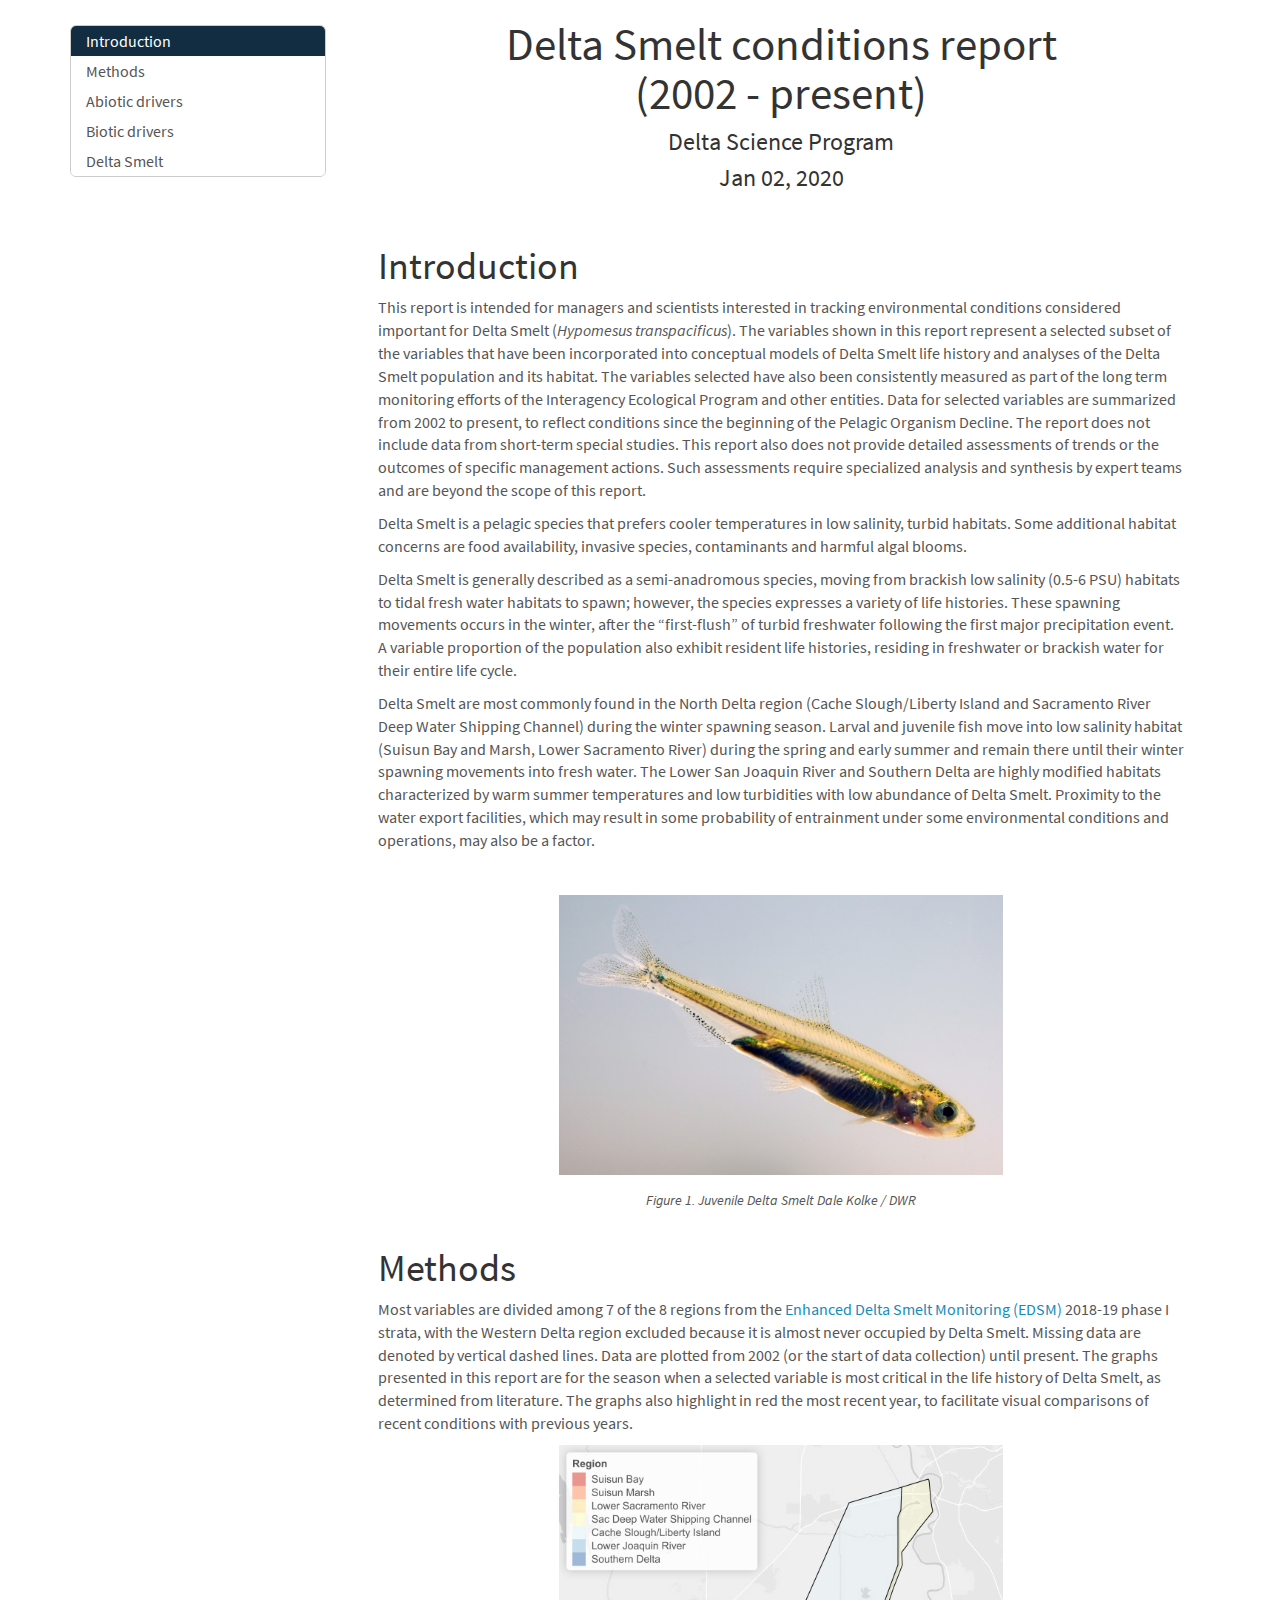
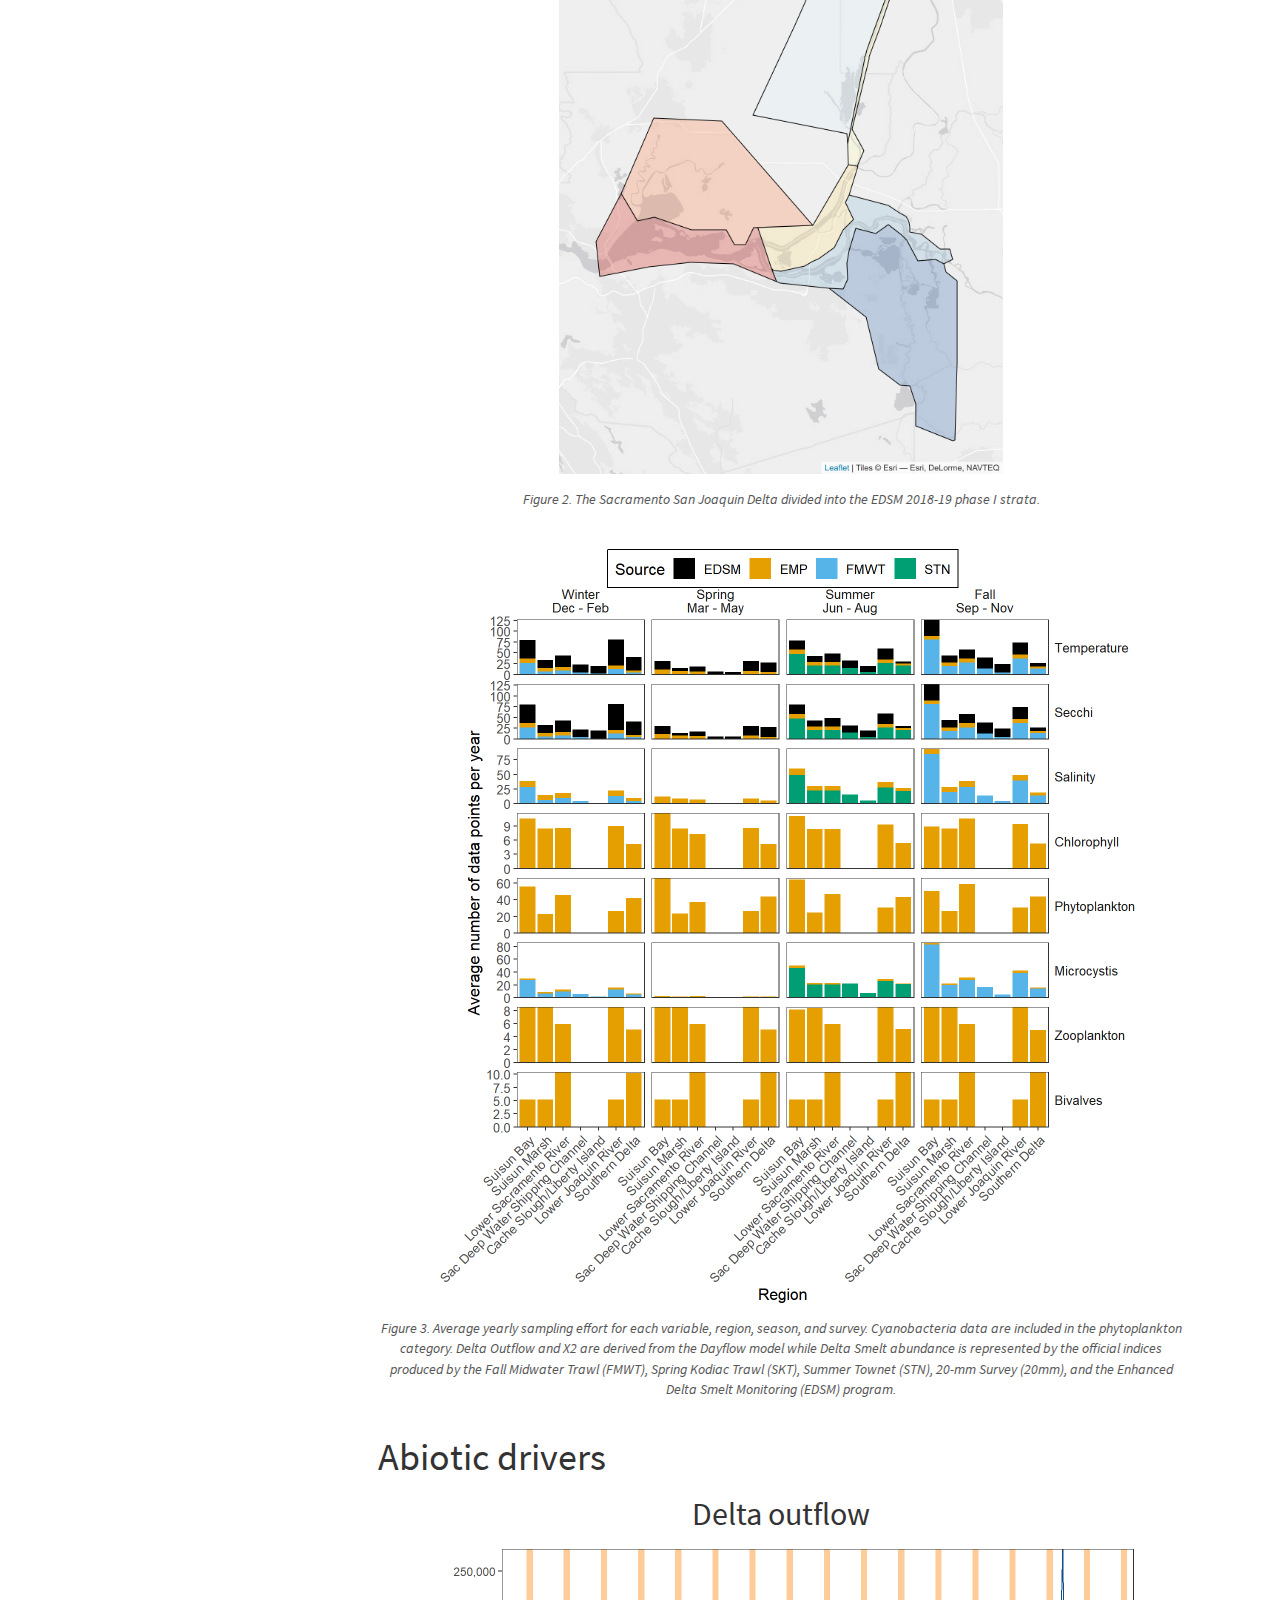
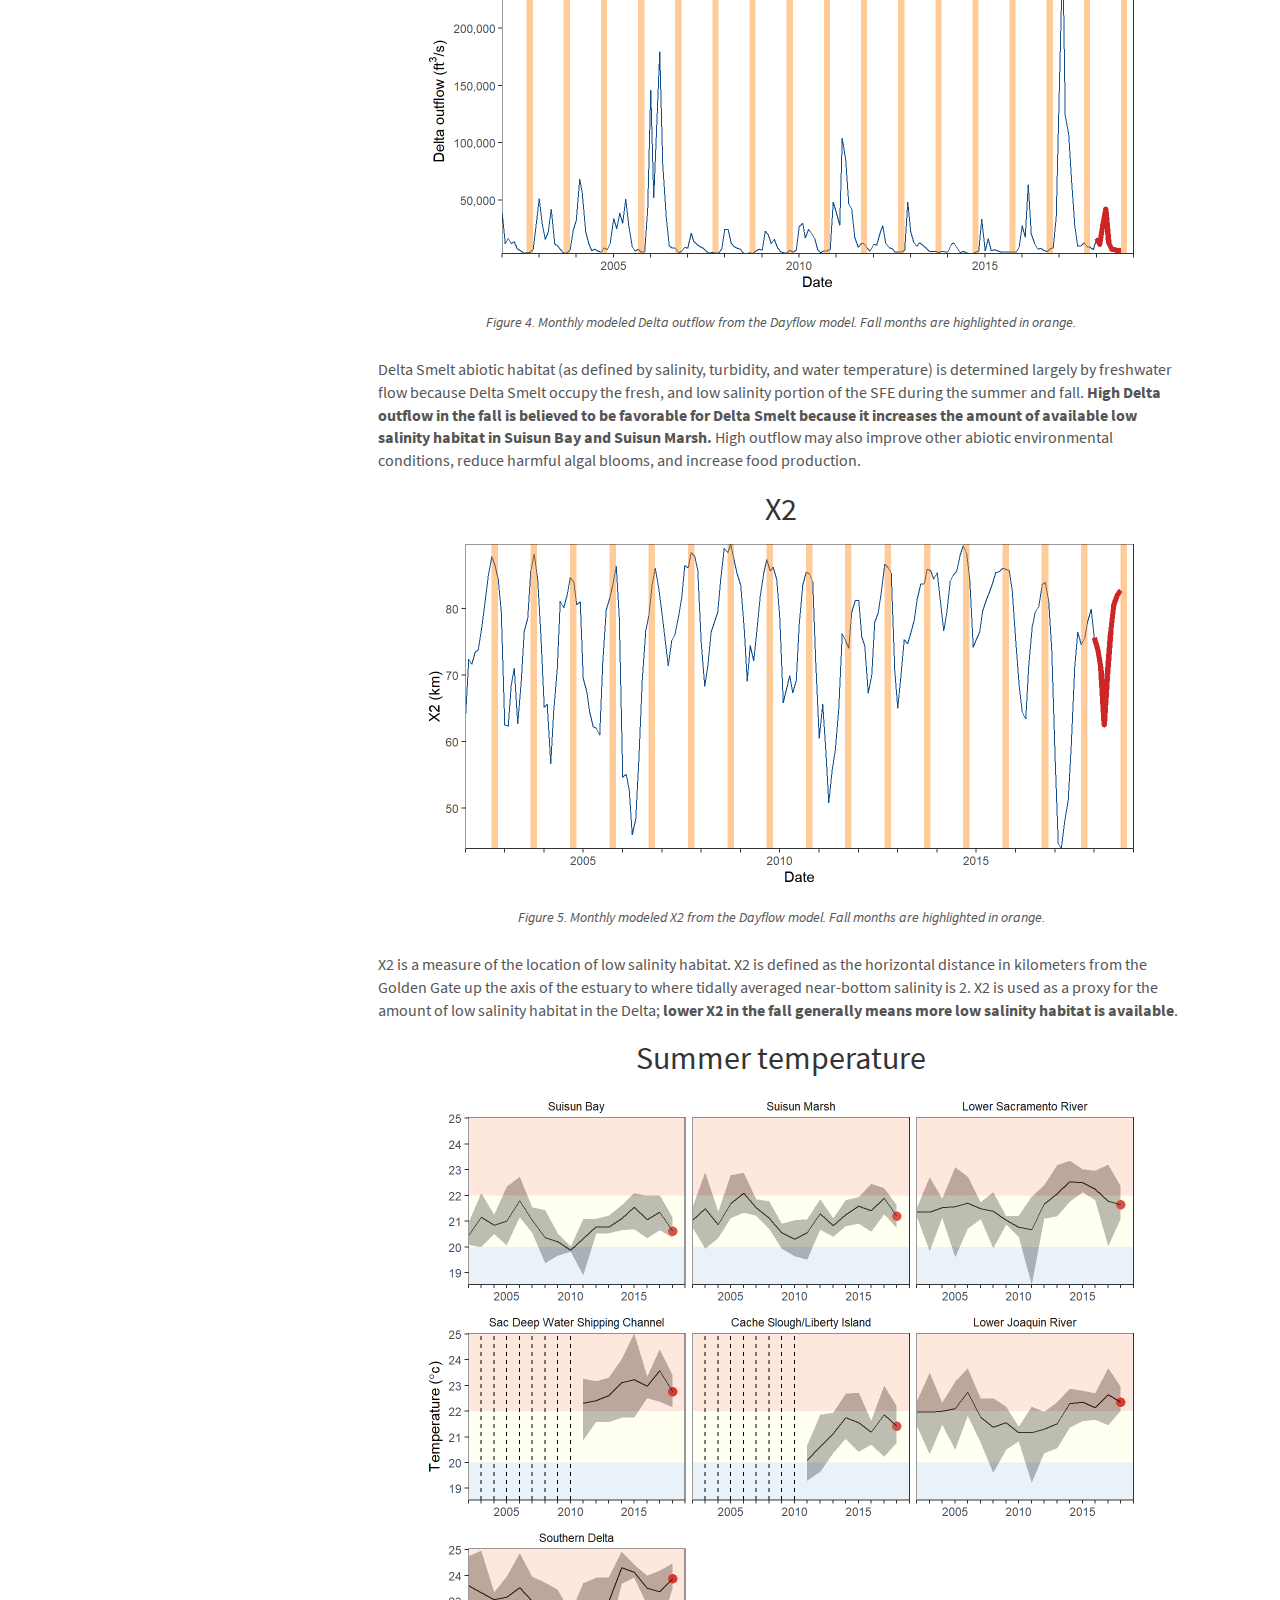
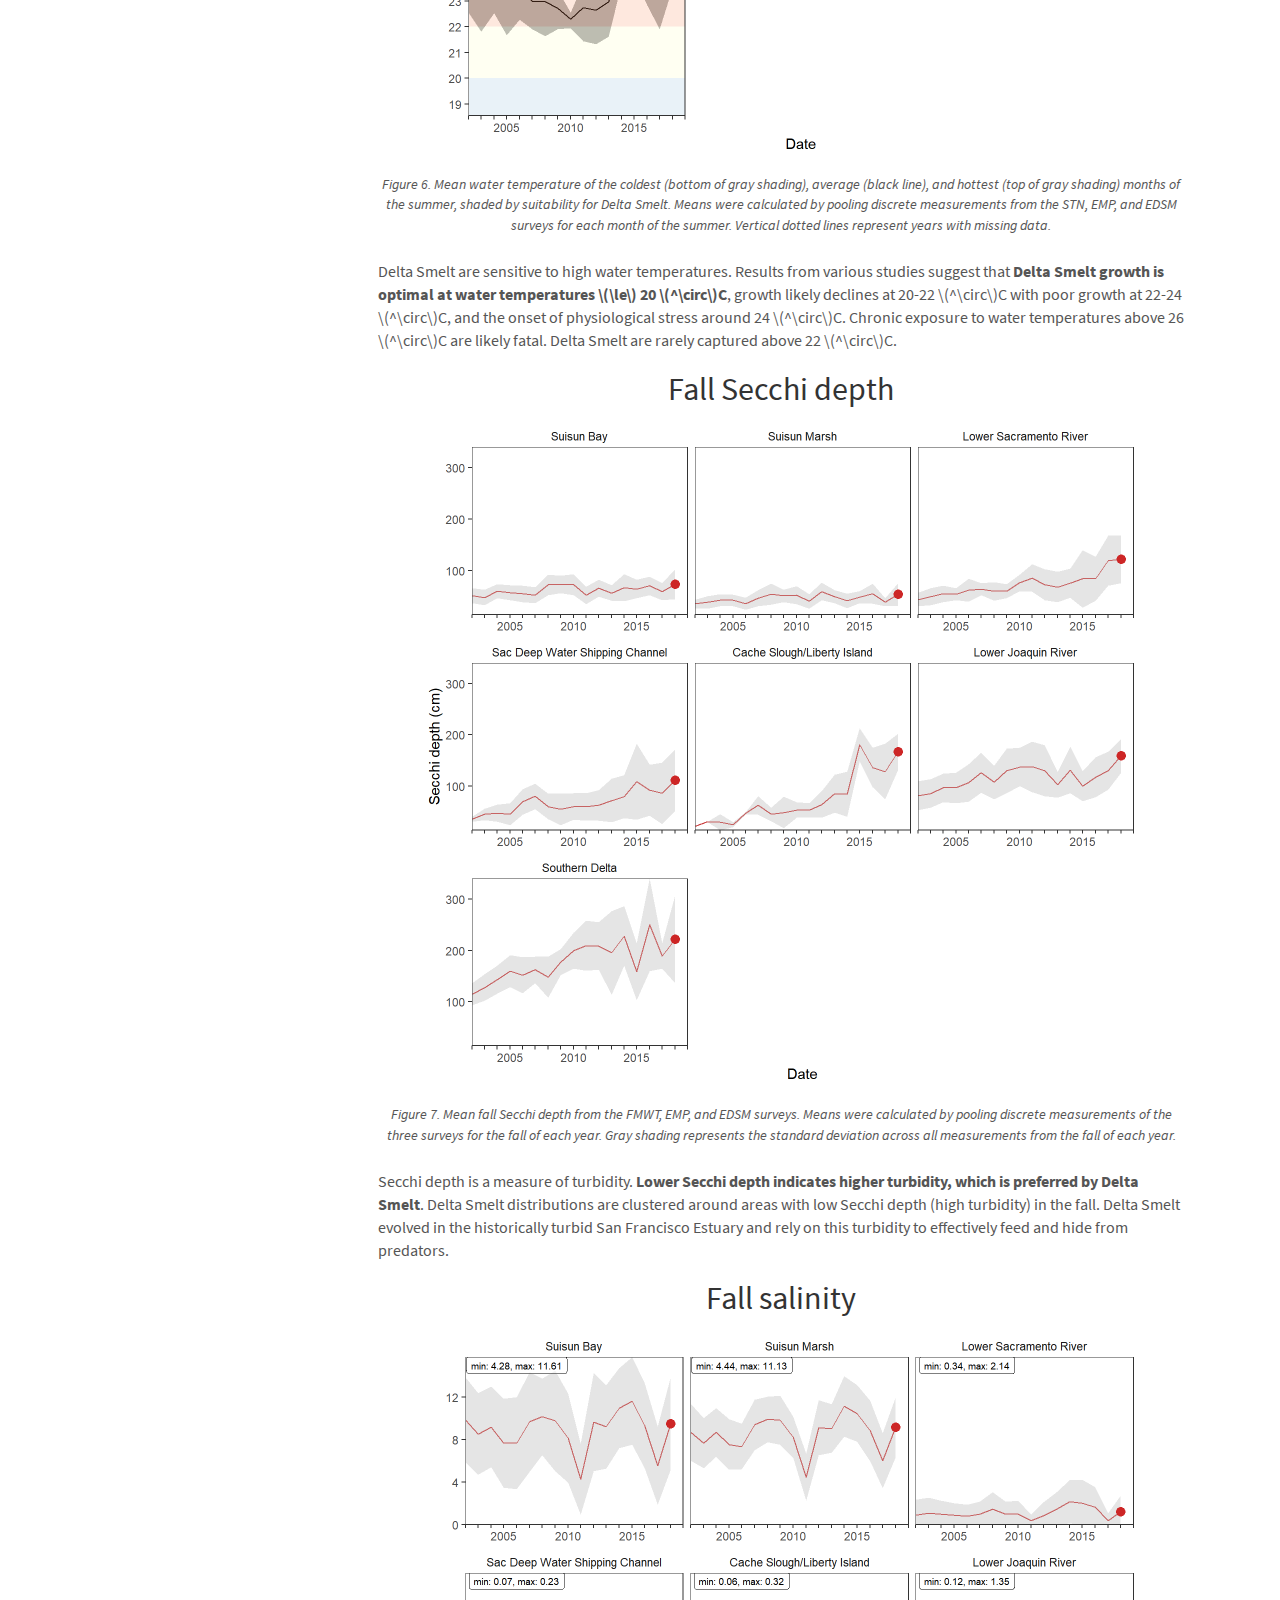
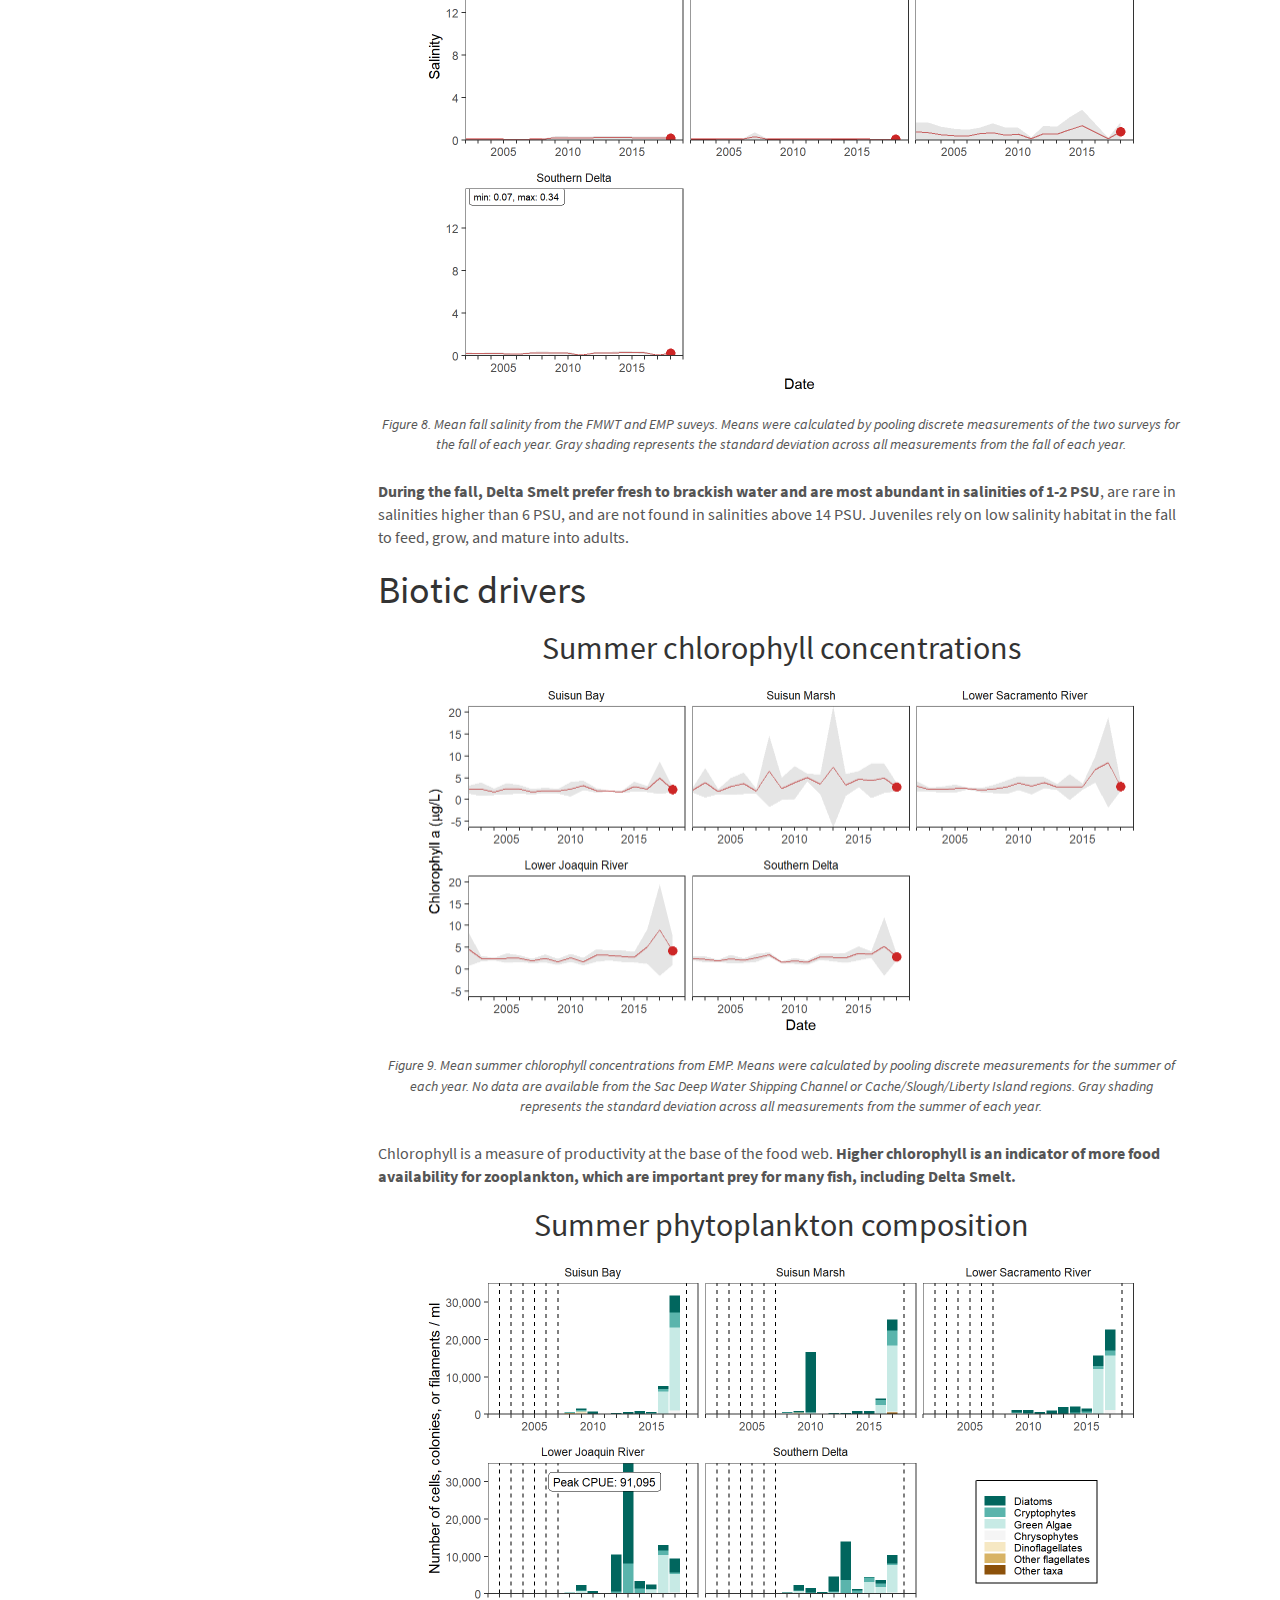
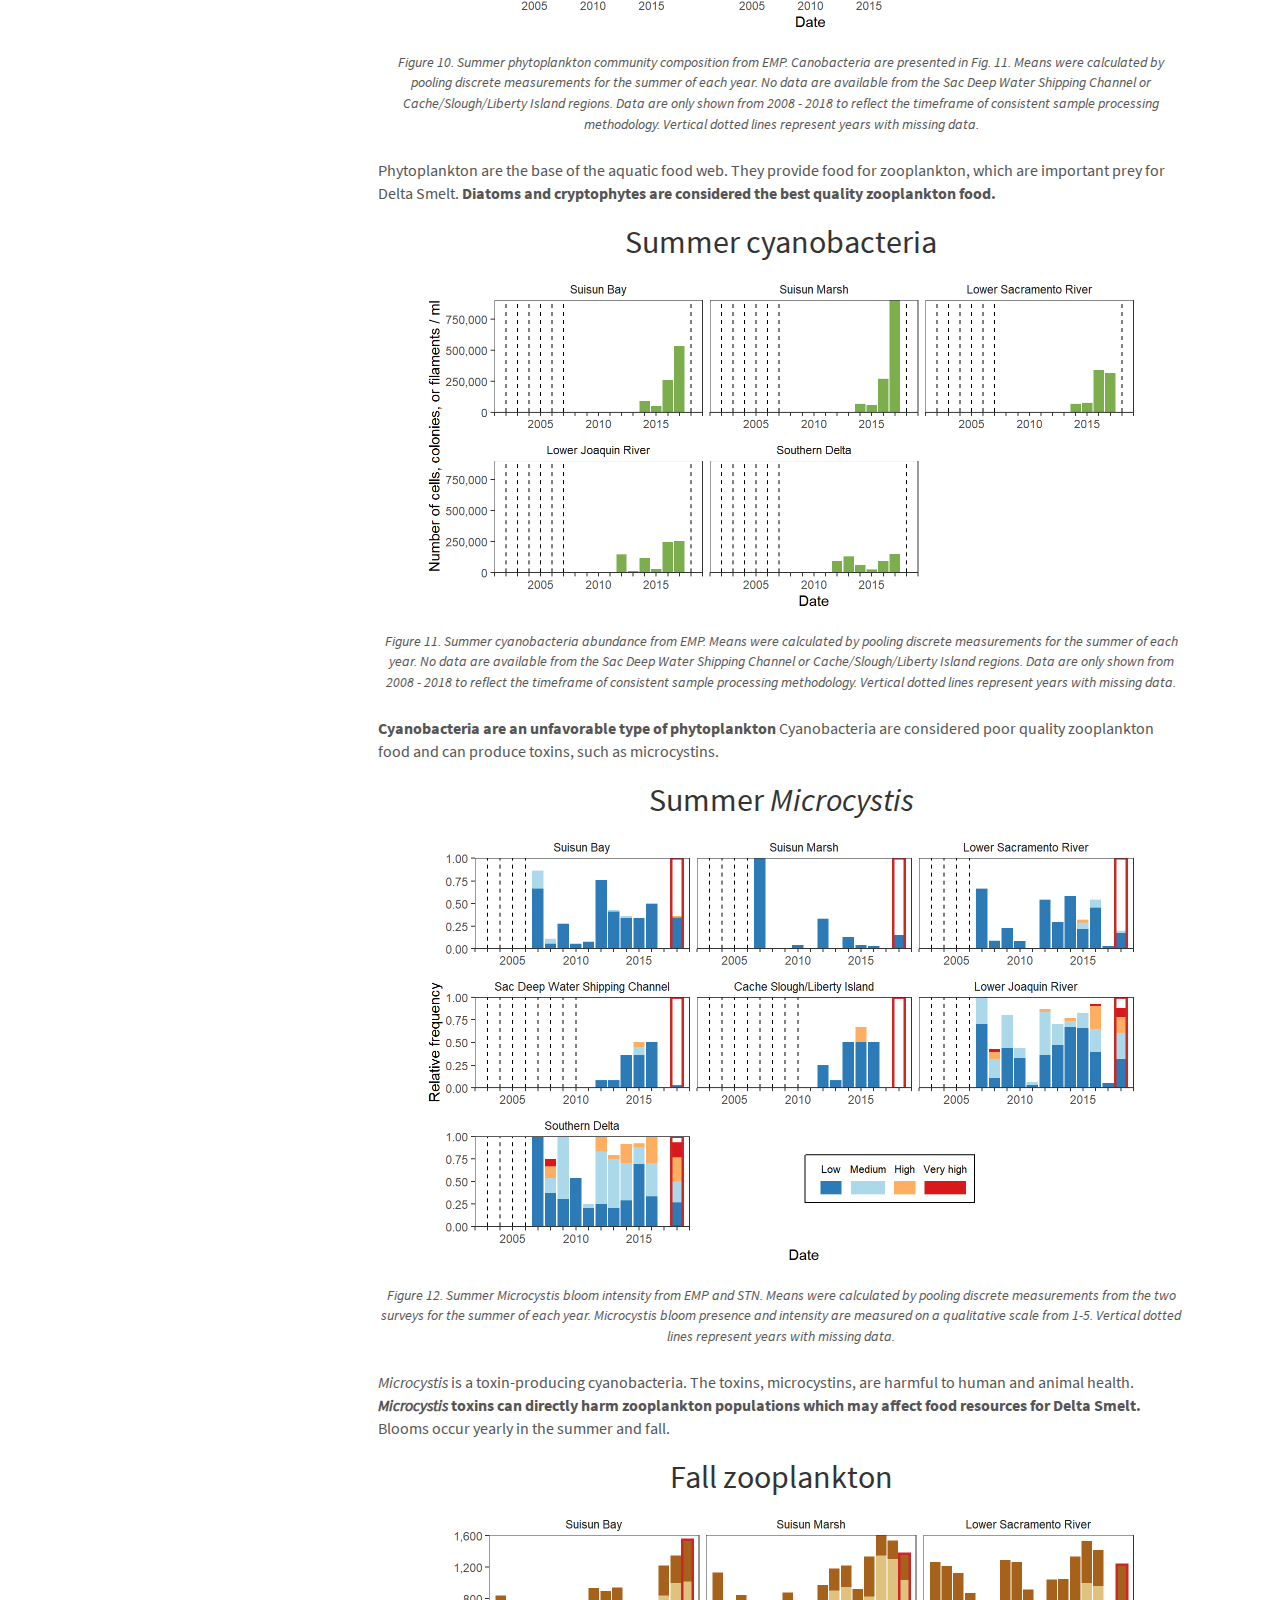
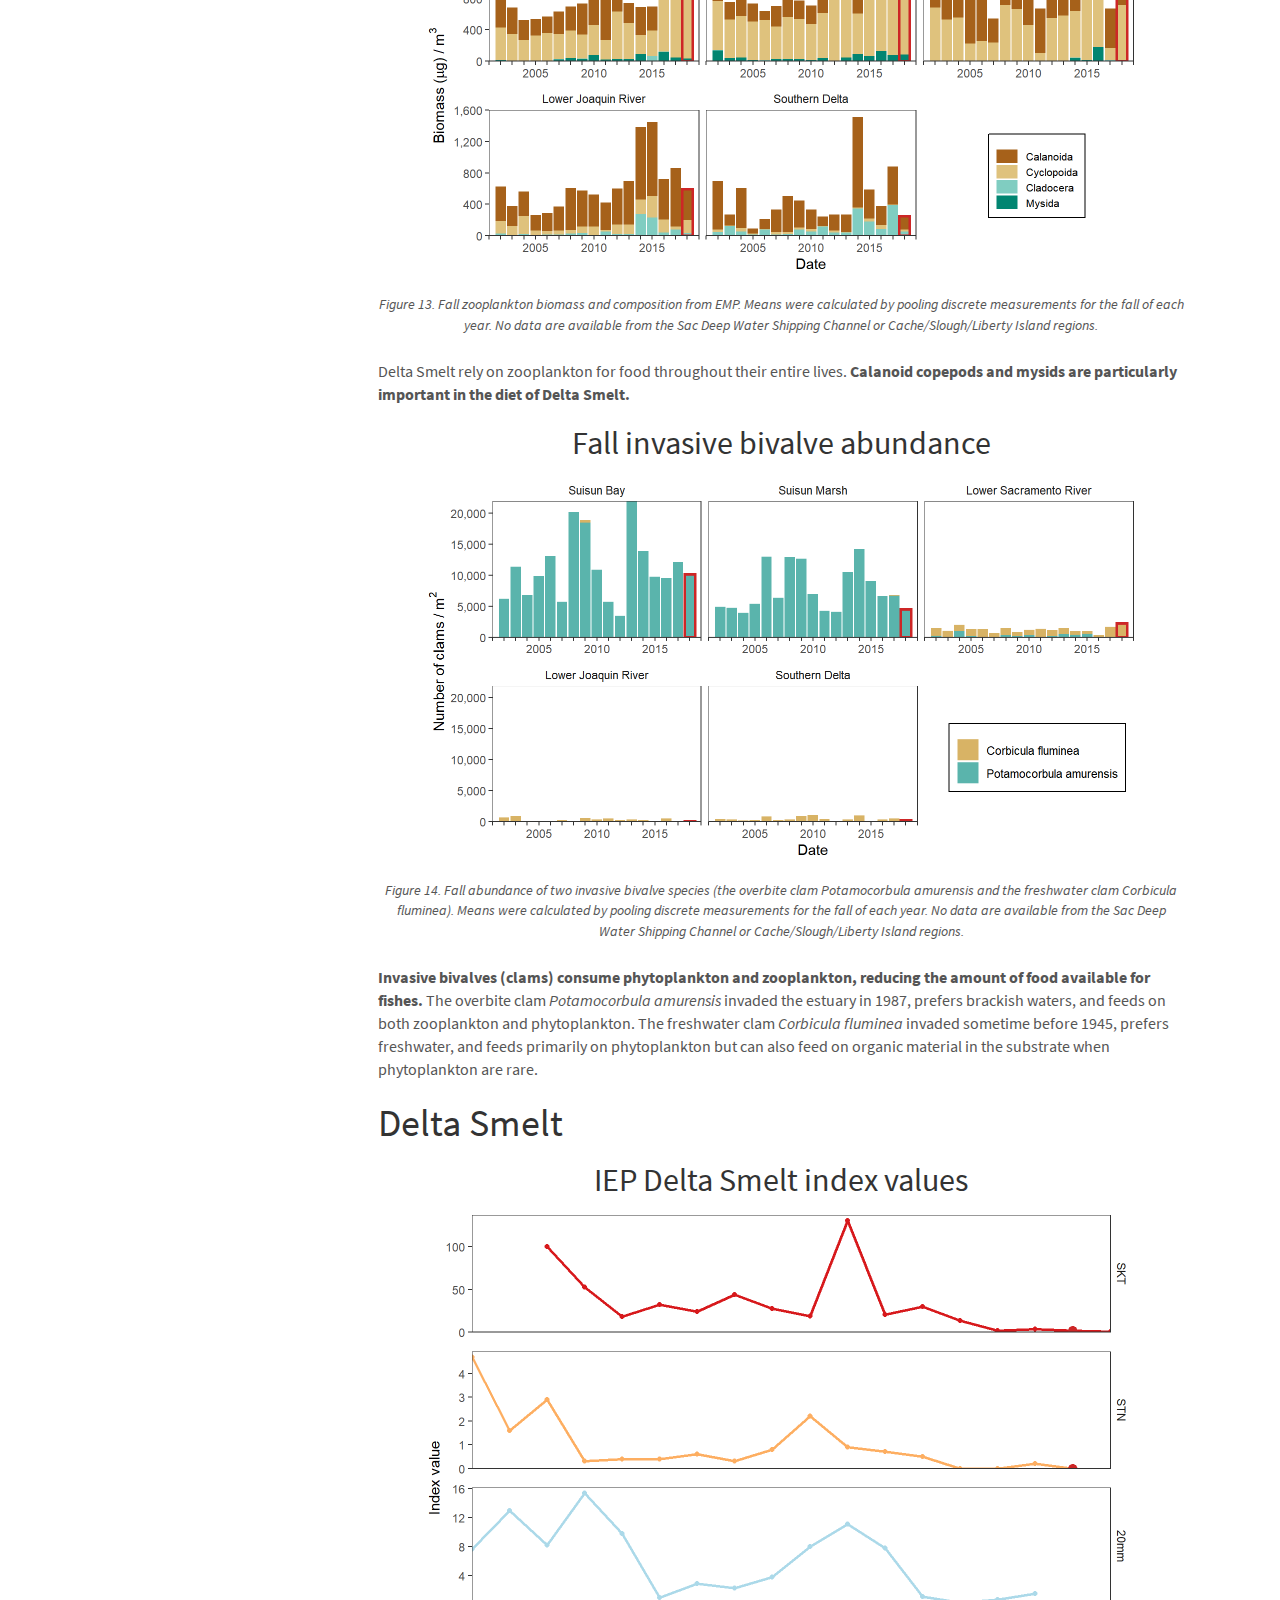
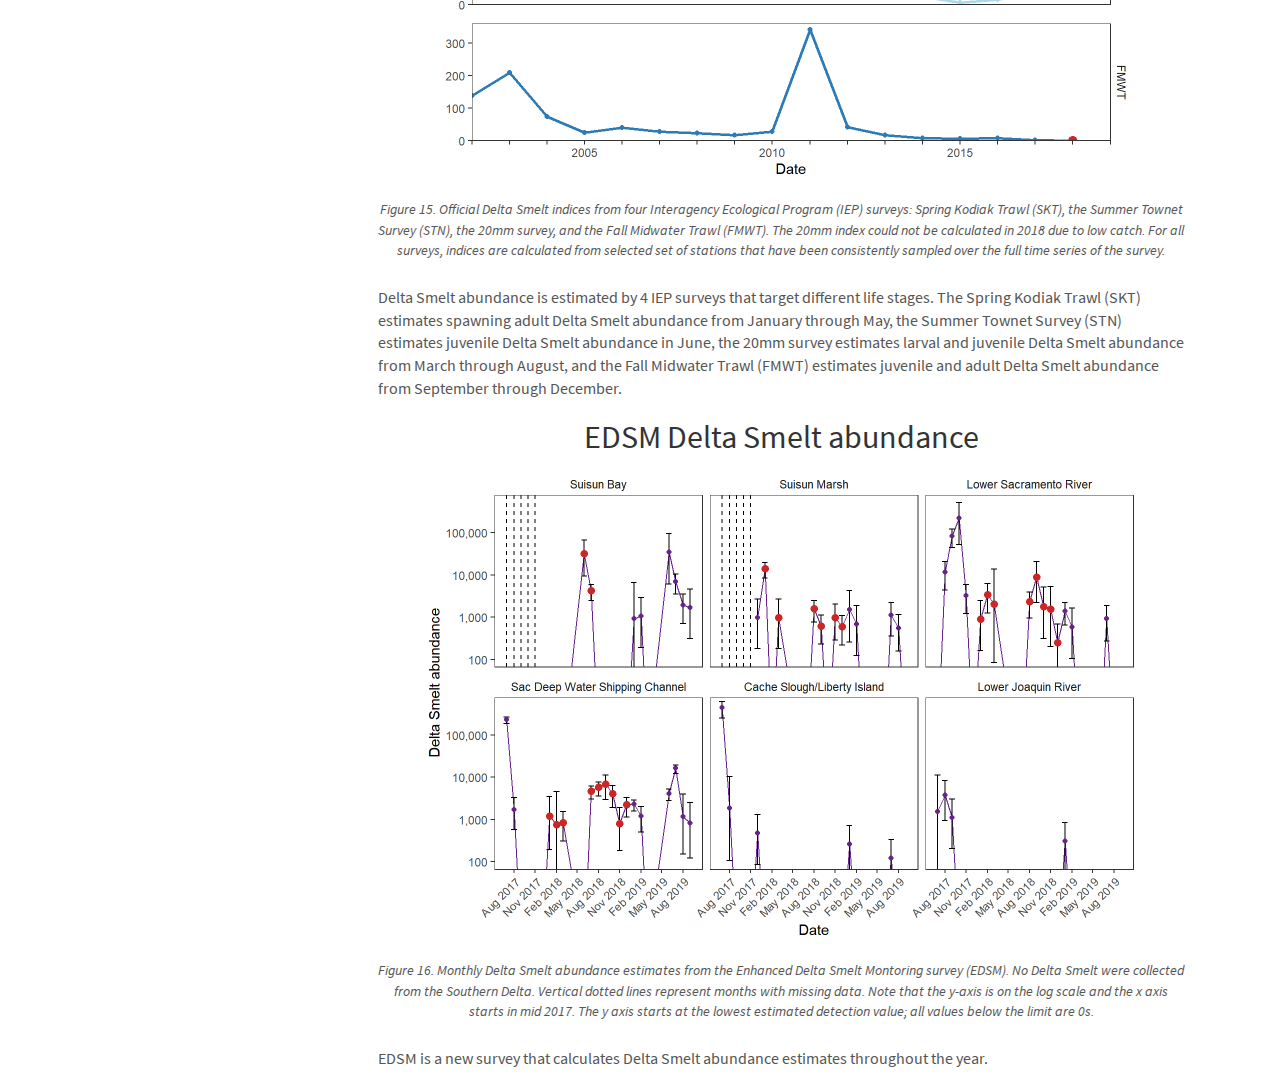
==== Delta-Smelt-conditions-report.html @ 17b7c351 "Changed background color of TOC to improve contrast" ====
<!DOCTYPE html>

<html lang="en" xml:lang="en">

<head>

<meta charset="utf-8" />
<meta name="generator" content="pandoc" />
<meta http-equiv="X-UA-Compatible" content="IE=EDGE" />


<meta name="author" content="Delta Science Program" />


<title>Delta Smelt conditions report</title>

<script>/*! jQuery v1.11.3 | (c) 2005, 2015 jQuery Foundation, Inc. | jquery.org/license */
!function(a,b){"object"==typeof module&&"object"==typeof module.exports?module.exports=a.document?b(a,!0):function(a){if(!a.document)throw new Error("jQuery requires a window with a document");return b(a)}:b(a)}("undefined"!=typeof window?window:this,function(a,b){var c=[],d=c.slice,e=c.concat,f=c.push,g=c.indexOf,h={},i=h.toString,j=h.hasOwnProperty,k={},l="1.11.3",m=function(a,b){return new m.fn.init(a,b)},n=/^[\s\uFEFF\xA0]+|[\s\uFEFF\xA0]+$/g,o=/^-ms-/,p=/-([\da-z])/gi,q=function(a,b){return b.toUpperCase()};m.fn=m.prototype={jquery:l,constructor:m,selector:"",length:0,toArray:function(){return d.call(this)},get:function(a){return null!=a?0>a?this[a+this.length]:this[a]:d.call(this)},pushStack:function(a){var b=m.merge(this.constructor(),a);return b.prevObject=this,b.context=this.context,b},each:function(a,b){return m.each(this,a,b)},map:function(a){return this.pushStack(m.map(this,function(b,c){return a.call(b,c,b)}))},slice:function(){return this.pushStack(d.apply(this,arguments))},first:function(){return this.eq(0)},last:function(){return this.eq(-1)},eq:function(a){var b=this.length,c=+a+(0>a?b:0);return this.pushStack(c>=0&&b>c?[this[c]]:[])},end:function(){return this.prevObject||this.constructor(null)},push:f,sort:c.sort,splice:c.splice},m.extend=m.fn.extend=function(){var a,b,c,d,e,f,g=arguments[0]||{},h=1,i=arguments.length,j=!1;for("boolean"==typeof g&&(j=g,g=arguments[h]||{},h++),"object"==typeof g||m.isFunction(g)||(g={}),h===i&&(g=this,h--);i>h;h++)if(null!=(e=arguments[h]))for(d in e)a=g[d],c=e[d],g!==c&&(j&&c&&(m.isPlainObject(c)||(b=m.isArray(c)))?(b?(b=!1,f=a&&m.isArray(a)?a:[]):f=a&&m.isPlainObject(a)?a:{},g[d]=m.extend(j,f,c)):void 0!==c&&(g[d]=c));return g},m.extend({expando:"jQuery"+(l+Math.random()).replace(/\D/g,""),isReady:!0,error:function(a){throw new Error(a)},noop:function(){},isFunction:function(a){return"function"===m.type(a)},isArray:Array.isArray||function(a){return"array"===m.type(a)},isWindow:function(a){return null!=a&&a==a.window},isNumeric:function(a){return!m.isArray(a)&&a-parseFloat(a)+1>=0},isEmptyObject:function(a){var b;for(b in a)return!1;return!0},isPlainObject:function(a){var b;if(!a||"object"!==m.type(a)||a.nodeType||m.isWindow(a))return!1;try{if(a.constructor&&!j.call(a,"constructor")&&!j.call(a.constructor.prototype,"isPrototypeOf"))return!1}catch(c){return!1}if(k.ownLast)for(b in a)return j.call(a,b);for(b in a);return void 0===b||j.call(a,b)},type:function(a){return null==a?a+"":"object"==typeof a||"function"==typeof a?h[i.call(a)]||"object":typeof a},globalEval:function(b){b&&m.trim(b)&&(a.execScript||function(b){a.eval.call(a,b)})(b)},camelCase:function(a){return a.replace(o,"ms-").replace(p,q)},nodeName:function(a,b){return a.nodeName&&a.nodeName.toLowerCase()===b.toLowerCase()},each:function(a,b,c){var d,e=0,f=a.length,g=r(a);if(c){if(g){for(;f>e;e++)if(d=b.apply(a[e],c),d===!1)break}else for(e in a)if(d=b.apply(a[e],c),d===!1)break}else if(g){for(;f>e;e++)if(d=b.call(a[e],e,a[e]),d===!1)break}else for(e in a)if(d=b.call(a[e],e,a[e]),d===!1)break;return a},trim:function(a){return null==a?"":(a+"").replace(n,"")},makeArray:function(a,b){var c=b||[];return null!=a&&(r(Object(a))?m.merge(c,"string"==typeof a?[a]:a):f.call(c,a)),c},inArray:function(a,b,c){var d;if(b){if(g)return g.call(b,a,c);for(d=b.length,c=c?0>c?Math.max(0,d+c):c:0;d>c;c++)if(c in b&&b[c]===a)return c}return-1},merge:function(a,b){var c=+b.length,d=0,e=a.length;while(c>d)a[e++]=b[d++];if(c!==c)while(void 0!==b[d])a[e++]=b[d++];return a.length=e,a},grep:function(a,b,c){for(var d,e=[],f=0,g=a.length,h=!c;g>f;f++)d=!b(a[f],f),d!==h&&e.push(a[f]);return e},map:function(a,b,c){var d,f=0,g=a.length,h=r(a),i=[];if(h)for(;g>f;f++)d=b(a[f],f,c),null!=d&&i.push(d);else for(f in a)d=b(a[f],f,c),null!=d&&i.push(d);return e.apply([],i)},guid:1,proxy:function(a,b){var c,e,f;return"string"==typeof b&&(f=a[b],b=a,a=f),m.isFunction(a)?(c=d.call(arguments,2),e=function(){return a.apply(b||this,c.concat(d.call(arguments)))},e.guid=a.guid=a.guid||m.guid++,e):void 0},now:function(){return+new Date},support:k}),m.each("Boolean Number String Function Array Date RegExp Object Error".split(" "),function(a,b){h["[object "+b+"]"]=b.toLowerCase()});function r(a){var b="length"in a&&a.length,c=m.type(a);return"function"===c||m.isWindow(a)?!1:1===a.nodeType&&b?!0:"array"===c||0===b||"number"==typeof b&&b>0&&b-1 in a}var s=function(a){var b,c,d,e,f,g,h,i,j,k,l,m,n,o,p,q,r,s,t,u="sizzle"+1*new Date,v=a.document,w=0,x=0,y=ha(),z=ha(),A=ha(),B=function(a,b){return a===b&&(l=!0),0},C=1<<31,D={}.hasOwnProperty,E=[],F=E.pop,G=E.push,H=E.push,I=E.slice,J=function(a,b){for(var c=0,d=a.length;d>c;c++)if(a[c]===b)return c;return-1},K="checked|selected|async|autofocus|autoplay|controls|defer|disabled|hidden|ismap|loop|multiple|open|readonly|required|scoped",L="[\\x20\\t\\r\\n\\f]",M="(?:\\\\.|[\\w-]|[^\\x00-\\xa0])+",N=M.replace("w","w#"),O="\\["+L+"*("+M+")(?:"+L+"*([*^$|!~]?=)"+L+"*(?:'((?:\\\\.|[^\\\\'])*)'|\"((?:\\\\.|[^\\\\\"])*)\"|("+N+"))|)"+L+"*\\]",P=":("+M+")(?:\\((('((?:\\\\.|[^\\\\'])*)'|\"((?:\\\\.|[^\\\\\"])*)\")|((?:\\\\.|[^\\\\()[\\]]|"+O+")*)|.*)\\)|)",Q=new RegExp(L+"+","g"),R=new RegExp("^"+L+"+|((?:^|[^\\\\])(?:\\\\.)*)"+L+"+$","g"),S=new RegExp("^"+L+"*,"+L+"*"),T=new RegExp("^"+L+"*([>+~]|"+L+")"+L+"*"),U=new RegExp("="+L+"*([^\\]'\"]*?)"+L+"*\\]","g"),V=new RegExp(P),W=new RegExp("^"+N+"$"),X={ID:new RegExp("^#("+M+")"),CLASS:new RegExp("^\\.("+M+")"),TAG:new RegExp("^("+M.replace("w","w*")+")"),ATTR:new RegExp("^"+O),PSEUDO:new RegExp("^"+P),CHILD:new RegExp("^:(only|first|last|nth|nth-last)-(child|of-type)(?:\\("+L+"*(even|odd|(([+-]|)(\\d*)n|)"+L+"*(?:([+-]|)"+L+"*(\\d+)|))"+L+"*\\)|)","i"),bool:new RegExp("^(?:"+K+")$","i"),needsContext:new RegExp("^"+L+"*[>+~]|:(even|odd|eq|gt|lt|nth|first|last)(?:\\("+L+"*((?:-\\d)?\\d*)"+L+"*\\)|)(?=[^-]|$)","i")},Y=/^(?:input|select|textarea|button)$/i,Z=/^h\d$/i,$=/^[^{]+\{\s*\[native \w/,_=/^(?:#([\w-]+)|(\w+)|\.([\w-]+))$/,aa=/[+~]/,ba=/'|\\/g,ca=new RegExp("\\\\([\\da-f]{1,6}"+L+"?|("+L+")|.)","ig"),da=function(a,b,c){var d="0x"+b-65536;return d!==d||c?b:0>d?String.fromCharCode(d+65536):String.fromCharCode(d>>10|55296,1023&d|56320)},ea=function(){m()};try{H.apply(E=I.call(v.childNodes),v.childNodes),E[v.childNodes.length].nodeType}catch(fa){H={apply:E.length?function(a,b){G.apply(a,I.call(b))}:function(a,b){var c=a.length,d=0;while(a[c++]=b[d++]);a.length=c-1}}}function ga(a,b,d,e){var f,h,j,k,l,o,r,s,w,x;if((b?b.ownerDocument||b:v)!==n&&m(b),b=b||n,d=d||[],k=b.nodeType,"string"!=typeof a||!a||1!==k&&9!==k&&11!==k)return d;if(!e&&p){if(11!==k&&(f=_.exec(a)))if(j=f[1]){if(9===k){if(h=b.getElementById(j),!h||!h.parentNode)return d;if(h.id===j)return d.push(h),d}else if(b.ownerDocument&&(h=b.ownerDocument.getElementById(j))&&t(b,h)&&h.id===j)return d.push(h),d}else{if(f[2])return H.apply(d,b.getElementsByTagName(a)),d;if((j=f[3])&&c.getElementsByClassName)return H.apply(d,b.getElementsByClassName(j)),d}if(c.qsa&&(!q||!q.test(a))){if(s=r=u,w=b,x=1!==k&&a,1===k&&"object"!==b.nodeName.toLowerCase()){o=g(a),(r=b.getAttribute("id"))?s=r.replace(ba,"\\$&"):b.setAttribute("id",s),s="[id='"+s+"'] ",l=o.length;while(l--)o[l]=s+ra(o[l]);w=aa.test(a)&&pa(b.parentNode)||b,x=o.join(",")}if(x)try{return H.apply(d,w.querySelectorAll(x)),d}catch(y){}finally{r||b.removeAttribute("id")}}}return i(a.replace(R,"$1"),b,d,e)}function ha(){var a=[];function b(c,e){return a.push(c+" ")>d.cacheLength&&delete b[a.shift()],b[c+" "]=e}return b}function ia(a){return a[u]=!0,a}function ja(a){var b=n.createElement("div");try{return!!a(b)}catch(c){return!1}finally{b.parentNode&&b.parentNode.removeChild(b),b=null}}function ka(a,b){var c=a.split("|"),e=a.length;while(e--)d.attrHandle[c[e]]=b}function la(a,b){var c=b&&a,d=c&&1===a.nodeType&&1===b.nodeType&&(~b.sourceIndex||C)-(~a.sourceIndex||C);if(d)return d;if(c)while(c=c.nextSibling)if(c===b)return-1;return a?1:-1}function ma(a){return function(b){var c=b.nodeName.toLowerCase();return"input"===c&&b.type===a}}function na(a){return function(b){var c=b.nodeName.toLowerCase();return("input"===c||"button"===c)&&b.type===a}}function oa(a){return ia(function(b){return b=+b,ia(function(c,d){var e,f=a([],c.length,b),g=f.length;while(g--)c[e=f[g]]&&(c[e]=!(d[e]=c[e]))})})}function pa(a){return a&&"undefined"!=typeof a.getElementsByTagName&&a}c=ga.support={},f=ga.isXML=function(a){var b=a&&(a.ownerDocument||a).documentElement;return b?"HTML"!==b.nodeName:!1},m=ga.setDocument=function(a){var b,e,g=a?a.ownerDocument||a:v;return g!==n&&9===g.nodeType&&g.documentElement?(n=g,o=g.documentElement,e=g.defaultView,e&&e!==e.top&&(e.addEventListener?e.addEventListener("unload",ea,!1):e.attachEvent&&e.attachEvent("onunload",ea)),p=!f(g),c.attributes=ja(function(a){return a.className="i",!a.getAttribute("className")}),c.getElementsByTagName=ja(function(a){return a.appendChild(g.createComment("")),!a.getElementsByTagName("*").length}),c.getElementsByClassName=$.test(g.getElementsByClassName),c.getById=ja(function(a){return o.appendChild(a).id=u,!g.getElementsByName||!g.getElementsByName(u).length}),c.getById?(d.find.ID=function(a,b){if("undefined"!=typeof b.getElementById&&p){var c=b.getElementById(a);return c&&c.parentNode?[c]:[]}},d.filter.ID=function(a){var b=a.replace(ca,da);return function(a){return a.getAttribute("id")===b}}):(delete d.find.ID,d.filter.ID=function(a){var b=a.replace(ca,da);return function(a){var c="undefined"!=typeof a.getAttributeNode&&a.getAttributeNode("id");return c&&c.value===b}}),d.find.TAG=c.getElementsByTagName?function(a,b){return"undefined"!=typeof b.getElementsByTagName?b.getElementsByTagName(a):c.qsa?b.querySelectorAll(a):void 0}:function(a,b){var c,d=[],e=0,f=b.getElementsByTagName(a);if("*"===a){while(c=f[e++])1===c.nodeType&&d.push(c);return d}return f},d.find.CLASS=c.getElementsByClassName&&function(a,b){return p?b.getElementsByClassName(a):void 0},r=[],q=[],(c.qsa=$.test(g.querySelectorAll))&&(ja(function(a){o.appendChild(a).innerHTML="<a id='"+u+"'></a><select id='"+u+"-\f]' msallowcapture=''><option selected=''></option></select>",a.querySelectorAll("[msallowcapture^='']").length&&q.push("[*^$]="+L+"*(?:''|\"\")"),a.querySelectorAll("[selected]").length||q.push("\\["+L+"*(?:value|"+K+")"),a.querySelectorAll("[id~="+u+"-]").length||q.push("~="),a.querySelectorAll(":checked").length||q.push(":checked"),a.querySelectorAll("a#"+u+"+*").length||q.push(".#.+[+~]")}),ja(function(a){var b=g.createElement("input");b.setAttribute("type","hidden"),a.appendChild(b).setAttribute("name","D"),a.querySelectorAll("[name=d]").length&&q.push("name"+L+"*[*^$|!~]?="),a.querySelectorAll(":enabled").length||q.push(":enabled",":disabled"),a.querySelectorAll("*,:x"),q.push(",.*:")})),(c.matchesSelector=$.test(s=o.matches||o.webkitMatchesSelector||o.mozMatchesSelector||o.oMatchesSelector||o.msMatchesSelector))&&ja(function(a){c.disconnectedMatch=s.call(a,"div"),s.call(a,"[s!='']:x"),r.push("!=",P)}),q=q.length&&new RegExp(q.join("|")),r=r.length&&new RegExp(r.join("|")),b=$.test(o.compareDocumentPosition),t=b||$.test(o.contains)?function(a,b){var c=9===a.nodeType?a.documentElement:a,d=b&&b.parentNode;return a===d||!(!d||1!==d.nodeType||!(c.contains?c.contains(d):a.compareDocumentPosition&&16&a.compareDocumentPosition(d)))}:function(a,b){if(b)while(b=b.parentNode)if(b===a)return!0;return!1},B=b?function(a,b){if(a===b)return l=!0,0;var d=!a.compareDocumentPosition-!b.compareDocumentPosition;return d?d:(d=(a.ownerDocument||a)===(b.ownerDocument||b)?a.compareDocumentPosition(b):1,1&d||!c.sortDetached&&b.compareDocumentPosition(a)===d?a===g||a.ownerDocument===v&&t(v,a)?-1:b===g||b.ownerDocument===v&&t(v,b)?1:k?J(k,a)-J(k,b):0:4&d?-1:1)}:function(a,b){if(a===b)return l=!0,0;var c,d=0,e=a.parentNode,f=b.parentNode,h=[a],i=[b];if(!e||!f)return a===g?-1:b===g?1:e?-1:f?1:k?J(k,a)-J(k,b):0;if(e===f)return la(a,b);c=a;while(c=c.parentNode)h.unshift(c);c=b;while(c=c.parentNode)i.unshift(c);while(h[d]===i[d])d++;return d?la(h[d],i[d]):h[d]===v?-1:i[d]===v?1:0},g):n},ga.matches=function(a,b){return ga(a,null,null,b)},ga.matchesSelector=function(a,b){if((a.ownerDocument||a)!==n&&m(a),b=b.replace(U,"='$1']"),!(!c.matchesSelector||!p||r&&r.test(b)||q&&q.test(b)))try{var d=s.call(a,b);if(d||c.disconnectedMatch||a.document&&11!==a.document.nodeType)return d}catch(e){}return ga(b,n,null,[a]).length>0},ga.contains=function(a,b){return(a.ownerDocument||a)!==n&&m(a),t(a,b)},ga.attr=function(a,b){(a.ownerDocument||a)!==n&&m(a);var e=d.attrHandle[b.toLowerCase()],f=e&&D.call(d.attrHandle,b.toLowerCase())?e(a,b,!p):void 0;return void 0!==f?f:c.attributes||!p?a.getAttribute(b):(f=a.getAttributeNode(b))&&f.specified?f.value:null},ga.error=function(a){throw new Error("Syntax error, unrecognized expression: "+a)},ga.uniqueSort=function(a){var b,d=[],e=0,f=0;if(l=!c.detectDuplicates,k=!c.sortStable&&a.slice(0),a.sort(B),l){while(b=a[f++])b===a[f]&&(e=d.push(f));while(e--)a.splice(d[e],1)}return k=null,a},e=ga.getText=function(a){var b,c="",d=0,f=a.nodeType;if(f){if(1===f||9===f||11===f){if("string"==typeof a.textContent)return a.textContent;for(a=a.firstChild;a;a=a.nextSibling)c+=e(a)}else if(3===f||4===f)return a.nodeValue}else while(b=a[d++])c+=e(b);return c},d=ga.selectors={cacheLength:50,createPseudo:ia,match:X,attrHandle:{},find:{},relative:{">":{dir:"parentNode",first:!0}," ":{dir:"parentNode"},"+":{dir:"previousSibling",first:!0},"~":{dir:"previousSibling"}},preFilter:{ATTR:function(a){return a[1]=a[1].replace(ca,da),a[3]=(a[3]||a[4]||a[5]||"").replace(ca,da),"~="===a[2]&&(a[3]=" "+a[3]+" "),a.slice(0,4)},CHILD:function(a){return a[1]=a[1].toLowerCase(),"nth"===a[1].slice(0,3)?(a[3]||ga.error(a[0]),a[4]=+(a[4]?a[5]+(a[6]||1):2*("even"===a[3]||"odd"===a[3])),a[5]=+(a[7]+a[8]||"odd"===a[3])):a[3]&&ga.error(a[0]),a},PSEUDO:function(a){var b,c=!a[6]&&a[2];return X.CHILD.test(a[0])?null:(a[3]?a[2]=a[4]||a[5]||"":c&&V.test(c)&&(b=g(c,!0))&&(b=c.indexOf(")",c.length-b)-c.length)&&(a[0]=a[0].slice(0,b),a[2]=c.slice(0,b)),a.slice(0,3))}},filter:{TAG:function(a){var b=a.replace(ca,da).toLowerCase();return"*"===a?function(){return!0}:function(a){return a.nodeName&&a.nodeName.toLowerCase()===b}},CLASS:function(a){var b=y[a+" "];return b||(b=new RegExp("(^|"+L+")"+a+"("+L+"|$)"))&&y(a,function(a){return b.test("string"==typeof a.className&&a.className||"undefined"!=typeof a.getAttribute&&a.getAttribute("class")||"")})},ATTR:function(a,b,c){return function(d){var e=ga.attr(d,a);return null==e?"!="===b:b?(e+="","="===b?e===c:"!="===b?e!==c:"^="===b?c&&0===e.indexOf(c):"*="===b?c&&e.indexOf(c)>-1:"$="===b?c&&e.slice(-c.length)===c:"~="===b?(" "+e.replace(Q," ")+" ").indexOf(c)>-1:"|="===b?e===c||e.slice(0,c.length+1)===c+"-":!1):!0}},CHILD:function(a,b,c,d,e){var f="nth"!==a.slice(0,3),g="last"!==a.slice(-4),h="of-type"===b;return 1===d&&0===e?function(a){return!!a.parentNode}:function(b,c,i){var j,k,l,m,n,o,p=f!==g?"nextSibling":"previousSibling",q=b.parentNode,r=h&&b.nodeName.toLowerCase(),s=!i&&!h;if(q){if(f){while(p){l=b;while(l=l[p])if(h?l.nodeName.toLowerCase()===r:1===l.nodeType)return!1;o=p="only"===a&&!o&&"nextSibling"}return!0}if(o=[g?q.firstChild:q.lastChild],g&&s){k=q[u]||(q[u]={}),j=k[a]||[],n=j[0]===w&&j[1],m=j[0]===w&&j[2],l=n&&q.childNodes[n];while(l=++n&&l&&l[p]||(m=n=0)||o.pop())if(1===l.nodeType&&++m&&l===b){k[a]=[w,n,m];break}}else if(s&&(j=(b[u]||(b[u]={}))[a])&&j[0]===w)m=j[1];else while(l=++n&&l&&l[p]||(m=n=0)||o.pop())if((h?l.nodeName.toLowerCase()===r:1===l.nodeType)&&++m&&(s&&((l[u]||(l[u]={}))[a]=[w,m]),l===b))break;return m-=e,m===d||m%d===0&&m/d>=0}}},PSEUDO:function(a,b){var c,e=d.pseudos[a]||d.setFilters[a.toLowerCase()]||ga.error("unsupported pseudo: "+a);return e[u]?e(b):e.length>1?(c=[a,a,"",b],d.setFilters.hasOwnProperty(a.toLowerCase())?ia(function(a,c){var d,f=e(a,b),g=f.length;while(g--)d=J(a,f[g]),a[d]=!(c[d]=f[g])}):function(a){return e(a,0,c)}):e}},pseudos:{not:ia(function(a){var b=[],c=[],d=h(a.replace(R,"$1"));return d[u]?ia(function(a,b,c,e){var f,g=d(a,null,e,[]),h=a.length;while(h--)(f=g[h])&&(a[h]=!(b[h]=f))}):function(a,e,f){return b[0]=a,d(b,null,f,c),b[0]=null,!c.pop()}}),has:ia(function(a){return function(b){return ga(a,b).length>0}}),contains:ia(function(a){return a=a.replace(ca,da),function(b){return(b.textContent||b.innerText||e(b)).indexOf(a)>-1}}),lang:ia(function(a){return W.test(a||"")||ga.error("unsupported lang: "+a),a=a.replace(ca,da).toLowerCase(),function(b){var c;do if(c=p?b.lang:b.getAttribute("xml:lang")||b.getAttribute("lang"))return c=c.toLowerCase(),c===a||0===c.indexOf(a+"-");while((b=b.parentNode)&&1===b.nodeType);return!1}}),target:function(b){var c=a.location&&a.location.hash;return c&&c.slice(1)===b.id},root:function(a){return a===o},focus:function(a){return a===n.activeElement&&(!n.hasFocus||n.hasFocus())&&!!(a.type||a.href||~a.tabIndex)},enabled:function(a){return a.disabled===!1},disabled:function(a){return a.disabled===!0},checked:function(a){var b=a.nodeName.toLowerCase();return"input"===b&&!!a.checked||"option"===b&&!!a.selected},selected:function(a){return a.parentNode&&a.parentNode.selectedIndex,a.selected===!0},empty:function(a){for(a=a.firstChild;a;a=a.nextSibling)if(a.nodeType<6)return!1;return!0},parent:function(a){return!d.pseudos.empty(a)},header:function(a){return Z.test(a.nodeName)},input:function(a){return Y.test(a.nodeName)},button:function(a){var b=a.nodeName.toLowerCase();return"input"===b&&"button"===a.type||"button"===b},text:function(a){var b;return"input"===a.nodeName.toLowerCase()&&"text"===a.type&&(null==(b=a.getAttribute("type"))||"text"===b.toLowerCase())},first:oa(function(){return[0]}),last:oa(function(a,b){return[b-1]}),eq:oa(function(a,b,c){return[0>c?c+b:c]}),even:oa(function(a,b){for(var c=0;b>c;c+=2)a.push(c);return a}),odd:oa(function(a,b){for(var c=1;b>c;c+=2)a.push(c);return a}),lt:oa(function(a,b,c){for(var d=0>c?c+b:c;--d>=0;)a.push(d);return a}),gt:oa(function(a,b,c){for(var d=0>c?c+b:c;++d<b;)a.push(d);return a})}},d.pseudos.nth=d.pseudos.eq;for(b in{radio:!0,checkbox:!0,file:!0,password:!0,image:!0})d.pseudos[b]=ma(b);for(b in{submit:!0,reset:!0})d.pseudos[b]=na(b);function qa(){}qa.prototype=d.filters=d.pseudos,d.setFilters=new qa,g=ga.tokenize=function(a,b){var c,e,f,g,h,i,j,k=z[a+" "];if(k)return b?0:k.slice(0);h=a,i=[],j=d.preFilter;while(h){(!c||(e=S.exec(h)))&&(e&&(h=h.slice(e[0].length)||h),i.push(f=[])),c=!1,(e=T.exec(h))&&(c=e.shift(),f.push({value:c,type:e[0].replace(R," ")}),h=h.slice(c.length));for(g in d.filter)!(e=X[g].exec(h))||j[g]&&!(e=j[g](e))||(c=e.shift(),f.push({value:c,type:g,matches:e}),h=h.slice(c.length));if(!c)break}return b?h.length:h?ga.error(a):z(a,i).slice(0)};function ra(a){for(var b=0,c=a.length,d="";c>b;b++)d+=a[b].value;return d}function sa(a,b,c){var d=b.dir,e=c&&"parentNode"===d,f=x++;return b.first?function(b,c,f){while(b=b[d])if(1===b.nodeType||e)return a(b,c,f)}:function(b,c,g){var h,i,j=[w,f];if(g){while(b=b[d])if((1===b.nodeType||e)&&a(b,c,g))return!0}else while(b=b[d])if(1===b.nodeType||e){if(i=b[u]||(b[u]={}),(h=i[d])&&h[0]===w&&h[1]===f)return j[2]=h[2];if(i[d]=j,j[2]=a(b,c,g))return!0}}}function ta(a){return a.length>1?function(b,c,d){var e=a.length;while(e--)if(!a[e](b,c,d))return!1;return!0}:a[0]}function ua(a,b,c){for(var d=0,e=b.length;e>d;d++)ga(a,b[d],c);return c}function va(a,b,c,d,e){for(var f,g=[],h=0,i=a.length,j=null!=b;i>h;h++)(f=a[h])&&(!c||c(f,d,e))&&(g.push(f),j&&b.push(h));return g}function wa(a,b,c,d,e,f){return d&&!d[u]&&(d=wa(d)),e&&!e[u]&&(e=wa(e,f)),ia(function(f,g,h,i){var j,k,l,m=[],n=[],o=g.length,p=f||ua(b||"*",h.nodeType?[h]:h,[]),q=!a||!f&&b?p:va(p,m,a,h,i),r=c?e||(f?a:o||d)?[]:g:q;if(c&&c(q,r,h,i),d){j=va(r,n),d(j,[],h,i),k=j.length;while(k--)(l=j[k])&&(r[n[k]]=!(q[n[k]]=l))}if(f){if(e||a){if(e){j=[],k=r.length;while(k--)(l=r[k])&&j.push(q[k]=l);e(null,r=[],j,i)}k=r.length;while(k--)(l=r[k])&&(j=e?J(f,l):m[k])>-1&&(f[j]=!(g[j]=l))}}else r=va(r===g?r.splice(o,r.length):r),e?e(null,g,r,i):H.apply(g,r)})}function xa(a){for(var b,c,e,f=a.length,g=d.relative[a[0].type],h=g||d.relative[" "],i=g?1:0,k=sa(function(a){return a===b},h,!0),l=sa(function(a){return J(b,a)>-1},h,!0),m=[function(a,c,d){var e=!g&&(d||c!==j)||((b=c).nodeType?k(a,c,d):l(a,c,d));return b=null,e}];f>i;i++)if(c=d.relative[a[i].type])m=[sa(ta(m),c)];else{if(c=d.filter[a[i].type].apply(null,a[i].matches),c[u]){for(e=++i;f>e;e++)if(d.relative[a[e].type])break;return wa(i>1&&ta(m),i>1&&ra(a.slice(0,i-1).concat({value:" "===a[i-2].type?"*":""})).replace(R,"$1"),c,e>i&&xa(a.slice(i,e)),f>e&&xa(a=a.slice(e)),f>e&&ra(a))}m.push(c)}return ta(m)}function ya(a,b){var c=b.length>0,e=a.length>0,f=function(f,g,h,i,k){var l,m,o,p=0,q="0",r=f&&[],s=[],t=j,u=f||e&&d.find.TAG("*",k),v=w+=null==t?1:Math.random()||.1,x=u.length;for(k&&(j=g!==n&&g);q!==x&&null!=(l=u[q]);q++){if(e&&l){m=0;while(o=a[m++])if(o(l,g,h)){i.push(l);break}k&&(w=v)}c&&((l=!o&&l)&&p--,f&&r.push(l))}if(p+=q,c&&q!==p){m=0;while(o=b[m++])o(r,s,g,h);if(f){if(p>0)while(q--)r[q]||s[q]||(s[q]=F.call(i));s=va(s)}H.apply(i,s),k&&!f&&s.length>0&&p+b.length>1&&ga.uniqueSort(i)}return k&&(w=v,j=t),r};return c?ia(f):f}return h=ga.compile=function(a,b){var c,d=[],e=[],f=A[a+" "];if(!f){b||(b=g(a)),c=b.length;while(c--)f=xa(b[c]),f[u]?d.push(f):e.push(f);f=A(a,ya(e,d)),f.selector=a}return f},i=ga.select=function(a,b,e,f){var i,j,k,l,m,n="function"==typeof a&&a,o=!f&&g(a=n.selector||a);if(e=e||[],1===o.length){if(j=o[0]=o[0].slice(0),j.length>2&&"ID"===(k=j[0]).type&&c.getById&&9===b.nodeType&&p&&d.relative[j[1].type]){if(b=(d.find.ID(k.matches[0].replace(ca,da),b)||[])[0],!b)return e;n&&(b=b.parentNode),a=a.slice(j.shift().value.length)}i=X.needsContext.test(a)?0:j.length;while(i--){if(k=j[i],d.relative[l=k.type])break;if((m=d.find[l])&&(f=m(k.matches[0].replace(ca,da),aa.test(j[0].type)&&pa(b.parentNode)||b))){if(j.splice(i,1),a=f.length&&ra(j),!a)return H.apply(e,f),e;break}}}return(n||h(a,o))(f,b,!p,e,aa.test(a)&&pa(b.parentNode)||b),e},c.sortStable=u.split("").sort(B).join("")===u,c.detectDuplicates=!!l,m(),c.sortDetached=ja(function(a){return 1&a.compareDocumentPosition(n.createElement("div"))}),ja(function(a){return a.innerHTML="<a href='#'></a>","#"===a.firstChild.getAttribute("href")})||ka("type|href|height|width",function(a,b,c){return c?void 0:a.getAttribute(b,"type"===b.toLowerCase()?1:2)}),c.attributes&&ja(function(a){return a.innerHTML="<input/>",a.firstChild.setAttribute("value",""),""===a.firstChild.getAttribute("value")})||ka("value",function(a,b,c){return c||"input"!==a.nodeName.toLowerCase()?void 0:a.defaultValue}),ja(function(a){return null==a.getAttribute("disabled")})||ka(K,function(a,b,c){var d;return c?void 0:a[b]===!0?b.toLowerCase():(d=a.getAttributeNode(b))&&d.specified?d.value:null}),ga}(a);m.find=s,m.expr=s.selectors,m.expr[":"]=m.expr.pseudos,m.unique=s.uniqueSort,m.text=s.getText,m.isXMLDoc=s.isXML,m.contains=s.contains;var t=m.expr.match.needsContext,u=/^<(\w+)\s*\/?>(?:<\/\1>|)$/,v=/^.[^:#\[\.,]*$/;function w(a,b,c){if(m.isFunction(b))return m.grep(a,function(a,d){return!!b.call(a,d,a)!==c});if(b.nodeType)return m.grep(a,function(a){return a===b!==c});if("string"==typeof b){if(v.test(b))return m.filter(b,a,c);b=m.filter(b,a)}return m.grep(a,function(a){return m.inArray(a,b)>=0!==c})}m.filter=function(a,b,c){var d=b[0];return c&&(a=":not("+a+")"),1===b.length&&1===d.nodeType?m.find.matchesSelector(d,a)?[d]:[]:m.find.matches(a,m.grep(b,function(a){return 1===a.nodeType}))},m.fn.extend({find:function(a){var b,c=[],d=this,e=d.length;if("string"!=typeof a)return this.pushStack(m(a).filter(function(){for(b=0;e>b;b++)if(m.contains(d[b],this))return!0}));for(b=0;e>b;b++)m.find(a,d[b],c);return c=this.pushStack(e>1?m.unique(c):c),c.selector=this.selector?this.selector+" "+a:a,c},filter:function(a){return this.pushStack(w(this,a||[],!1))},not:function(a){return this.pushStack(w(this,a||[],!0))},is:function(a){return!!w(this,"string"==typeof a&&t.test(a)?m(a):a||[],!1).length}});var x,y=a.document,z=/^(?:\s*(<[\w\W]+>)[^>]*|#([\w-]*))$/,A=m.fn.init=function(a,b){var c,d;if(!a)return this;if("string"==typeof a){if(c="<"===a.charAt(0)&&">"===a.charAt(a.length-1)&&a.length>=3?[null,a,null]:z.exec(a),!c||!c[1]&&b)return!b||b.jquery?(b||x).find(a):this.constructor(b).find(a);if(c[1]){if(b=b instanceof m?b[0]:b,m.merge(this,m.parseHTML(c[1],b&&b.nodeType?b.ownerDocument||b:y,!0)),u.test(c[1])&&m.isPlainObject(b))for(c in b)m.isFunction(this[c])?this[c](b[c]):this.attr(c,b[c]);return this}if(d=y.getElementById(c[2]),d&&d.parentNode){if(d.id!==c[2])return x.find(a);this.length=1,this[0]=d}return this.context=y,this.selector=a,this}return a.nodeType?(this.context=this[0]=a,this.length=1,this):m.isFunction(a)?"undefined"!=typeof x.ready?x.ready(a):a(m):(void 0!==a.selector&&(this.selector=a.selector,this.context=a.context),m.makeArray(a,this))};A.prototype=m.fn,x=m(y);var B=/^(?:parents|prev(?:Until|All))/,C={children:!0,contents:!0,next:!0,prev:!0};m.extend({dir:function(a,b,c){var d=[],e=a[b];while(e&&9!==e.nodeType&&(void 0===c||1!==e.nodeType||!m(e).is(c)))1===e.nodeType&&d.push(e),e=e[b];return d},sibling:function(a,b){for(var c=[];a;a=a.nextSibling)1===a.nodeType&&a!==b&&c.push(a);return c}}),m.fn.extend({has:function(a){var b,c=m(a,this),d=c.length;return this.filter(function(){for(b=0;d>b;b++)if(m.contains(this,c[b]))return!0})},closest:function(a,b){for(var c,d=0,e=this.length,f=[],g=t.test(a)||"string"!=typeof a?m(a,b||this.context):0;e>d;d++)for(c=this[d];c&&c!==b;c=c.parentNode)if(c.nodeType<11&&(g?g.index(c)>-1:1===c.nodeType&&m.find.matchesSelector(c,a))){f.push(c);break}return this.pushStack(f.length>1?m.unique(f):f)},index:function(a){return a?"string"==typeof a?m.inArray(this[0],m(a)):m.inArray(a.jquery?a[0]:a,this):this[0]&&this[0].parentNode?this.first().prevAll().length:-1},add:function(a,b){return this.pushStack(m.unique(m.merge(this.get(),m(a,b))))},addBack:function(a){return this.add(null==a?this.prevObject:this.prevObject.filter(a))}});function D(a,b){do a=a[b];while(a&&1!==a.nodeType);return a}m.each({parent:function(a){var b=a.parentNode;return b&&11!==b.nodeType?b:null},parents:function(a){return m.dir(a,"parentNode")},parentsUntil:function(a,b,c){return m.dir(a,"parentNode",c)},next:function(a){return D(a,"nextSibling")},prev:function(a){return D(a,"previousSibling")},nextAll:function(a){return m.dir(a,"nextSibling")},prevAll:function(a){return m.dir(a,"previousSibling")},nextUntil:function(a,b,c){return m.dir(a,"nextSibling",c)},prevUntil:function(a,b,c){return m.dir(a,"previousSibling",c)},siblings:function(a){return m.sibling((a.parentNode||{}).firstChild,a)},children:function(a){return m.sibling(a.firstChild)},contents:function(a){return m.nodeName(a,"iframe")?a.contentDocument||a.contentWindow.document:m.merge([],a.childNodes)}},function(a,b){m.fn[a]=function(c,d){var e=m.map(this,b,c);return"Until"!==a.slice(-5)&&(d=c),d&&"string"==typeof d&&(e=m.filter(d,e)),this.length>1&&(C[a]||(e=m.unique(e)),B.test(a)&&(e=e.reverse())),this.pushStack(e)}});var E=/\S+/g,F={};function G(a){var b=F[a]={};return m.each(a.match(E)||[],function(a,c){b[c]=!0}),b}m.Callbacks=function(a){a="string"==typeof a?F[a]||G(a):m.extend({},a);var b,c,d,e,f,g,h=[],i=!a.once&&[],j=function(l){for(c=a.memory&&l,d=!0,f=g||0,g=0,e=h.length,b=!0;h&&e>f;f++)if(h[f].apply(l[0],l[1])===!1&&a.stopOnFalse){c=!1;break}b=!1,h&&(i?i.length&&j(i.shift()):c?h=[]:k.disable())},k={add:function(){if(h){var d=h.length;!function f(b){m.each(b,function(b,c){var d=m.type(c);"function"===d?a.unique&&k.has(c)||h.push(c):c&&c.length&&"string"!==d&&f(c)})}(arguments),b?e=h.length:c&&(g=d,j(c))}return this},remove:function(){return h&&m.each(arguments,function(a,c){var d;while((d=m.inArray(c,h,d))>-1)h.splice(d,1),b&&(e>=d&&e--,f>=d&&f--)}),this},has:function(a){return a?m.inArray(a,h)>-1:!(!h||!h.length)},empty:function(){return h=[],e=0,this},disable:function(){return h=i=c=void 0,this},disabled:function(){return!h},lock:function(){return i=void 0,c||k.disable(),this},locked:function(){return!i},fireWith:function(a,c){return!h||d&&!i||(c=c||[],c=[a,c.slice?c.slice():c],b?i.push(c):j(c)),this},fire:function(){return k.fireWith(this,arguments),this},fired:function(){return!!d}};return k},m.extend({Deferred:function(a){var b=[["resolve","done",m.Callbacks("once memory"),"resolved"],["reject","fail",m.Callbacks("once memory"),"rejected"],["notify","progress",m.Callbacks("memory")]],c="pending",d={state:function(){return c},always:function(){return e.done(arguments).fail(arguments),this},then:function(){var a=arguments;return m.Deferred(function(c){m.each(b,function(b,f){var g=m.isFunction(a[b])&&a[b];e[f[1]](function(){var a=g&&g.apply(this,arguments);a&&m.isFunction(a.promise)?a.promise().done(c.resolve).fail(c.reject).progress(c.notify):c[f[0]+"With"](this===d?c.promise():this,g?[a]:arguments)})}),a=null}).promise()},promise:function(a){return null!=a?m.extend(a,d):d}},e={};return d.pipe=d.then,m.each(b,function(a,f){var g=f[2],h=f[3];d[f[1]]=g.add,h&&g.add(function(){c=h},b[1^a][2].disable,b[2][2].lock),e[f[0]]=function(){return e[f[0]+"With"](this===e?d:this,arguments),this},e[f[0]+"With"]=g.fireWith}),d.promise(e),a&&a.call(e,e),e},when:function(a){var b=0,c=d.call(arguments),e=c.length,f=1!==e||a&&m.isFunction(a.promise)?e:0,g=1===f?a:m.Deferred(),h=function(a,b,c){return function(e){b[a]=this,c[a]=arguments.length>1?d.call(arguments):e,c===i?g.notifyWith(b,c):--f||g.resolveWith(b,c)}},i,j,k;if(e>1)for(i=new Array(e),j=new Array(e),k=new Array(e);e>b;b++)c[b]&&m.isFunction(c[b].promise)?c[b].promise().done(h(b,k,c)).fail(g.reject).progress(h(b,j,i)):--f;return f||g.resolveWith(k,c),g.promise()}});var H;m.fn.ready=function(a){return m.ready.promise().done(a),this},m.extend({isReady:!1,readyWait:1,holdReady:function(a){a?m.readyWait++:m.ready(!0)},ready:function(a){if(a===!0?!--m.readyWait:!m.isReady){if(!y.body)return setTimeout(m.ready);m.isReady=!0,a!==!0&&--m.readyWait>0||(H.resolveWith(y,[m]),m.fn.triggerHandler&&(m(y).triggerHandler("ready"),m(y).off("ready")))}}});function I(){y.addEventListener?(y.removeEventListener("DOMContentLoaded",J,!1),a.removeEventListener("load",J,!1)):(y.detachEvent("onreadystatechange",J),a.detachEvent("onload",J))}function J(){(y.addEventListener||"load"===event.type||"complete"===y.readyState)&&(I(),m.ready())}m.ready.promise=function(b){if(!H)if(H=m.Deferred(),"complete"===y.readyState)setTimeout(m.ready);else if(y.addEventListener)y.addEventListener("DOMContentLoaded",J,!1),a.addEventListener("load",J,!1);else{y.attachEvent("onreadystatechange",J),a.attachEvent("onload",J);var c=!1;try{c=null==a.frameElement&&y.documentElement}catch(d){}c&&c.doScroll&&!function e(){if(!m.isReady){try{c.doScroll("left")}catch(a){return setTimeout(e,50)}I(),m.ready()}}()}return H.promise(b)};var K="undefined",L;for(L in m(k))break;k.ownLast="0"!==L,k.inlineBlockNeedsLayout=!1,m(function(){var a,b,c,d;c=y.getElementsByTagName("body")[0],c&&c.style&&(b=y.createElement("div"),d=y.createElement("div"),d.style.cssText="position:absolute;border:0;width:0;height:0;top:0;left:-9999px",c.appendChild(d).appendChild(b),typeof b.style.zoom!==K&&(b.style.cssText="display:inline;margin:0;border:0;padding:1px;width:1px;zoom:1",k.inlineBlockNeedsLayout=a=3===b.offsetWidth,a&&(c.style.zoom=1)),c.removeChild(d))}),function(){var a=y.createElement("div");if(null==k.deleteExpando){k.deleteExpando=!0;try{delete a.test}catch(b){k.deleteExpando=!1}}a=null}(),m.acceptData=function(a){var b=m.noData[(a.nodeName+" ").toLowerCase()],c=+a.nodeType||1;return 1!==c&&9!==c?!1:!b||b!==!0&&a.getAttribute("classid")===b};var M=/^(?:\{[\w\W]*\}|\[[\w\W]*\])$/,N=/([A-Z])/g;function O(a,b,c){if(void 0===c&&1===a.nodeType){var d="data-"+b.replace(N,"-$1").toLowerCase();if(c=a.getAttribute(d),"string"==typeof c){try{c="true"===c?!0:"false"===c?!1:"null"===c?null:+c+""===c?+c:M.test(c)?m.parseJSON(c):c}catch(e){}m.data(a,b,c)}else c=void 0}return c}function P(a){var b;for(b in a)if(("data"!==b||!m.isEmptyObject(a[b]))&&"toJSON"!==b)return!1;

return!0}function Q(a,b,d,e){if(m.acceptData(a)){var f,g,h=m.expando,i=a.nodeType,j=i?m.cache:a,k=i?a[h]:a[h]&&h;if(k&&j[k]&&(e||j[k].data)||void 0!==d||"string"!=typeof b)return k||(k=i?a[h]=c.pop()||m.guid++:h),j[k]||(j[k]=i?{}:{toJSON:m.noop}),("object"==typeof b||"function"==typeof b)&&(e?j[k]=m.extend(j[k],b):j[k].data=m.extend(j[k].data,b)),g=j[k],e||(g.data||(g.data={}),g=g.data),void 0!==d&&(g[m.camelCase(b)]=d),"string"==typeof b?(f=g[b],null==f&&(f=g[m.camelCase(b)])):f=g,f}}function R(a,b,c){if(m.acceptData(a)){var d,e,f=a.nodeType,g=f?m.cache:a,h=f?a[m.expando]:m.expando;if(g[h]){if(b&&(d=c?g[h]:g[h].data)){m.isArray(b)?b=b.concat(m.map(b,m.camelCase)):b in d?b=[b]:(b=m.camelCase(b),b=b in d?[b]:b.split(" ")),e=b.length;while(e--)delete d[b[e]];if(c?!P(d):!m.isEmptyObject(d))return}(c||(delete g[h].data,P(g[h])))&&(f?m.cleanData([a],!0):k.deleteExpando||g!=g.window?delete g[h]:g[h]=null)}}}m.extend({cache:{},noData:{"applet ":!0,"embed ":!0,"object ":"clsid:D27CDB6E-AE6D-11cf-96B8-444553540000"},hasData:function(a){return a=a.nodeType?m.cache[a[m.expando]]:a[m.expando],!!a&&!P(a)},data:function(a,b,c){return Q(a,b,c)},removeData:function(a,b){return R(a,b)},_data:function(a,b,c){return Q(a,b,c,!0)},_removeData:function(a,b){return R(a,b,!0)}}),m.fn.extend({data:function(a,b){var c,d,e,f=this[0],g=f&&f.attributes;if(void 0===a){if(this.length&&(e=m.data(f),1===f.nodeType&&!m._data(f,"parsedAttrs"))){c=g.length;while(c--)g[c]&&(d=g[c].name,0===d.indexOf("data-")&&(d=m.camelCase(d.slice(5)),O(f,d,e[d])));m._data(f,"parsedAttrs",!0)}return e}return"object"==typeof a?this.each(function(){m.data(this,a)}):arguments.length>1?this.each(function(){m.data(this,a,b)}):f?O(f,a,m.data(f,a)):void 0},removeData:function(a){return this.each(function(){m.removeData(this,a)})}}),m.extend({queue:function(a,b,c){var d;return a?(b=(b||"fx")+"queue",d=m._data(a,b),c&&(!d||m.isArray(c)?d=m._data(a,b,m.makeArray(c)):d.push(c)),d||[]):void 0},dequeue:function(a,b){b=b||"fx";var c=m.queue(a,b),d=c.length,e=c.shift(),f=m._queueHooks(a,b),g=function(){m.dequeue(a,b)};"inprogress"===e&&(e=c.shift(),d--),e&&("fx"===b&&c.unshift("inprogress"),delete f.stop,e.call(a,g,f)),!d&&f&&f.empty.fire()},_queueHooks:function(a,b){var c=b+"queueHooks";return m._data(a,c)||m._data(a,c,{empty:m.Callbacks("once memory").add(function(){m._removeData(a,b+"queue"),m._removeData(a,c)})})}}),m.fn.extend({queue:function(a,b){var c=2;return"string"!=typeof a&&(b=a,a="fx",c--),arguments.length<c?m.queue(this[0],a):void 0===b?this:this.each(function(){var c=m.queue(this,a,b);m._queueHooks(this,a),"fx"===a&&"inprogress"!==c[0]&&m.dequeue(this,a)})},dequeue:function(a){return this.each(function(){m.dequeue(this,a)})},clearQueue:function(a){return this.queue(a||"fx",[])},promise:function(a,b){var c,d=1,e=m.Deferred(),f=this,g=this.length,h=function(){--d||e.resolveWith(f,[f])};"string"!=typeof a&&(b=a,a=void 0),a=a||"fx";while(g--)c=m._data(f[g],a+"queueHooks"),c&&c.empty&&(d++,c.empty.add(h));return h(),e.promise(b)}});var S=/[+-]?(?:\d*\.|)\d+(?:[eE][+-]?\d+|)/.source,T=["Top","Right","Bottom","Left"],U=function(a,b){return a=b||a,"none"===m.css(a,"display")||!m.contains(a.ownerDocument,a)},V=m.access=function(a,b,c,d,e,f,g){var h=0,i=a.length,j=null==c;if("object"===m.type(c)){e=!0;for(h in c)m.access(a,b,h,c[h],!0,f,g)}else if(void 0!==d&&(e=!0,m.isFunction(d)||(g=!0),j&&(g?(b.call(a,d),b=null):(j=b,b=function(a,b,c){return j.call(m(a),c)})),b))for(;i>h;h++)b(a[h],c,g?d:d.call(a[h],h,b(a[h],c)));return e?a:j?b.call(a):i?b(a[0],c):f},W=/^(?:checkbox|radio)$/i;!function(){var a=y.createElement("input"),b=y.createElement("div"),c=y.createDocumentFragment();if(b.innerHTML="  <link/><table></table><a href='/a'>a</a><input type='checkbox'/>",k.leadingWhitespace=3===b.firstChild.nodeType,k.tbody=!b.getElementsByTagName("tbody").length,k.htmlSerialize=!!b.getElementsByTagName("link").length,k.html5Clone="<:nav></:nav>"!==y.createElement("nav").cloneNode(!0).outerHTML,a.type="checkbox",a.checked=!0,c.appendChild(a),k.appendChecked=a.checked,b.innerHTML="<textarea>x</textarea>",k.noCloneChecked=!!b.cloneNode(!0).lastChild.defaultValue,c.appendChild(b),b.innerHTML="<input type='radio' checked='checked' name='t'/>",k.checkClone=b.cloneNode(!0).cloneNode(!0).lastChild.checked,k.noCloneEvent=!0,b.attachEvent&&(b.attachEvent("onclick",function(){k.noCloneEvent=!1}),b.cloneNode(!0).click()),null==k.deleteExpando){k.deleteExpando=!0;try{delete b.test}catch(d){k.deleteExpando=!1}}}(),function(){var b,c,d=y.createElement("div");for(b in{submit:!0,change:!0,focusin:!0})c="on"+b,(k[b+"Bubbles"]=c in a)||(d.setAttribute(c,"t"),k[b+"Bubbles"]=d.attributes[c].expando===!1);d=null}();var X=/^(?:input|select|textarea)$/i,Y=/^key/,Z=/^(?:mouse|pointer|contextmenu)|click/,$=/^(?:focusinfocus|focusoutblur)$/,_=/^([^.]*)(?:\.(.+)|)$/;function aa(){return!0}function ba(){return!1}function ca(){try{return y.activeElement}catch(a){}}m.event={global:{},add:function(a,b,c,d,e){var f,g,h,i,j,k,l,n,o,p,q,r=m._data(a);if(r){c.handler&&(i=c,c=i.handler,e=i.selector),c.guid||(c.guid=m.guid++),(g=r.events)||(g=r.events={}),(k=r.handle)||(k=r.handle=function(a){return typeof m===K||a&&m.event.triggered===a.type?void 0:m.event.dispatch.apply(k.elem,arguments)},k.elem=a),b=(b||"").match(E)||[""],h=b.length;while(h--)f=_.exec(b[h])||[],o=q=f[1],p=(f[2]||"").split(".").sort(),o&&(j=m.event.special[o]||{},o=(e?j.delegateType:j.bindType)||o,j=m.event.special[o]||{},l=m.extend({type:o,origType:q,data:d,handler:c,guid:c.guid,selector:e,needsContext:e&&m.expr.match.needsContext.test(e),namespace:p.join(".")},i),(n=g[o])||(n=g[o]=[],n.delegateCount=0,j.setup&&j.setup.call(a,d,p,k)!==!1||(a.addEventListener?a.addEventListener(o,k,!1):a.attachEvent&&a.attachEvent("on"+o,k))),j.add&&(j.add.call(a,l),l.handler.guid||(l.handler.guid=c.guid)),e?n.splice(n.delegateCount++,0,l):n.push(l),m.event.global[o]=!0);a=null}},remove:function(a,b,c,d,e){var f,g,h,i,j,k,l,n,o,p,q,r=m.hasData(a)&&m._data(a);if(r&&(k=r.events)){b=(b||"").match(E)||[""],j=b.length;while(j--)if(h=_.exec(b[j])||[],o=q=h[1],p=(h[2]||"").split(".").sort(),o){l=m.event.special[o]||{},o=(d?l.delegateType:l.bindType)||o,n=k[o]||[],h=h[2]&&new RegExp("(^|\\.)"+p.join("\\.(?:.*\\.|)")+"(\\.|$)"),i=f=n.length;while(f--)g=n[f],!e&&q!==g.origType||c&&c.guid!==g.guid||h&&!h.test(g.namespace)||d&&d!==g.selector&&("**"!==d||!g.selector)||(n.splice(f,1),g.selector&&n.delegateCount--,l.remove&&l.remove.call(a,g));i&&!n.length&&(l.teardown&&l.teardown.call(a,p,r.handle)!==!1||m.removeEvent(a,o,r.handle),delete k[o])}else for(o in k)m.event.remove(a,o+b[j],c,d,!0);m.isEmptyObject(k)&&(delete r.handle,m._removeData(a,"events"))}},trigger:function(b,c,d,e){var f,g,h,i,k,l,n,o=[d||y],p=j.call(b,"type")?b.type:b,q=j.call(b,"namespace")?b.namespace.split("."):[];if(h=l=d=d||y,3!==d.nodeType&&8!==d.nodeType&&!$.test(p+m.event.triggered)&&(p.indexOf(".")>=0&&(q=p.split("."),p=q.shift(),q.sort()),g=p.indexOf(":")<0&&"on"+p,b=b[m.expando]?b:new m.Event(p,"object"==typeof b&&b),b.isTrigger=e?2:3,b.namespace=q.join("."),b.namespace_re=b.namespace?new RegExp("(^|\\.)"+q.join("\\.(?:.*\\.|)")+"(\\.|$)"):null,b.result=void 0,b.target||(b.target=d),c=null==c?[b]:m.makeArray(c,[b]),k=m.event.special[p]||{},e||!k.trigger||k.trigger.apply(d,c)!==!1)){if(!e&&!k.noBubble&&!m.isWindow(d)){for(i=k.delegateType||p,$.test(i+p)||(h=h.parentNode);h;h=h.parentNode)o.push(h),l=h;l===(d.ownerDocument||y)&&o.push(l.defaultView||l.parentWindow||a)}n=0;while((h=o[n++])&&!b.isPropagationStopped())b.type=n>1?i:k.bindType||p,f=(m._data(h,"events")||{})[b.type]&&m._data(h,"handle"),f&&f.apply(h,c),f=g&&h[g],f&&f.apply&&m.acceptData(h)&&(b.result=f.apply(h,c),b.result===!1&&b.preventDefault());if(b.type=p,!e&&!b.isDefaultPrevented()&&(!k._default||k._default.apply(o.pop(),c)===!1)&&m.acceptData(d)&&g&&d[p]&&!m.isWindow(d)){l=d[g],l&&(d[g]=null),m.event.triggered=p;try{d[p]()}catch(r){}m.event.triggered=void 0,l&&(d[g]=l)}return b.result}},dispatch:function(a){a=m.event.fix(a);var b,c,e,f,g,h=[],i=d.call(arguments),j=(m._data(this,"events")||{})[a.type]||[],k=m.event.special[a.type]||{};if(i[0]=a,a.delegateTarget=this,!k.preDispatch||k.preDispatch.call(this,a)!==!1){h=m.event.handlers.call(this,a,j),b=0;while((f=h[b++])&&!a.isPropagationStopped()){a.currentTarget=f.elem,g=0;while((e=f.handlers[g++])&&!a.isImmediatePropagationStopped())(!a.namespace_re||a.namespace_re.test(e.namespace))&&(a.handleObj=e,a.data=e.data,c=((m.event.special[e.origType]||{}).handle||e.handler).apply(f.elem,i),void 0!==c&&(a.result=c)===!1&&(a.preventDefault(),a.stopPropagation()))}return k.postDispatch&&k.postDispatch.call(this,a),a.result}},handlers:function(a,b){var c,d,e,f,g=[],h=b.delegateCount,i=a.target;if(h&&i.nodeType&&(!a.button||"click"!==a.type))for(;i!=this;i=i.parentNode||this)if(1===i.nodeType&&(i.disabled!==!0||"click"!==a.type)){for(e=[],f=0;h>f;f++)d=b[f],c=d.selector+" ",void 0===e[c]&&(e[c]=d.needsContext?m(c,this).index(i)>=0:m.find(c,this,null,[i]).length),e[c]&&e.push(d);e.length&&g.push({elem:i,handlers:e})}return h<b.length&&g.push({elem:this,handlers:b.slice(h)}),g},fix:function(a){if(a[m.expando])return a;var b,c,d,e=a.type,f=a,g=this.fixHooks[e];g||(this.fixHooks[e]=g=Z.test(e)?this.mouseHooks:Y.test(e)?this.keyHooks:{}),d=g.props?this.props.concat(g.props):this.props,a=new m.Event(f),b=d.length;while(b--)c=d[b],a[c]=f[c];return a.target||(a.target=f.srcElement||y),3===a.target.nodeType&&(a.target=a.target.parentNode),a.metaKey=!!a.metaKey,g.filter?g.filter(a,f):a},props:"altKey bubbles cancelable ctrlKey currentTarget eventPhase metaKey relatedTarget shiftKey target timeStamp view which".split(" "),fixHooks:{},keyHooks:{props:"char charCode key keyCode".split(" "),filter:function(a,b){return null==a.which&&(a.which=null!=b.charCode?b.charCode:b.keyCode),a}},mouseHooks:{props:"button buttons clientX clientY fromElement offsetX offsetY pageX pageY screenX screenY toElement".split(" "),filter:function(a,b){var c,d,e,f=b.button,g=b.fromElement;return null==a.pageX&&null!=b.clientX&&(d=a.target.ownerDocument||y,e=d.documentElement,c=d.body,a.pageX=b.clientX+(e&&e.scrollLeft||c&&c.scrollLeft||0)-(e&&e.clientLeft||c&&c.clientLeft||0),a.pageY=b.clientY+(e&&e.scrollTop||c&&c.scrollTop||0)-(e&&e.clientTop||c&&c.clientTop||0)),!a.relatedTarget&&g&&(a.relatedTarget=g===a.target?b.toElement:g),a.which||void 0===f||(a.which=1&f?1:2&f?3:4&f?2:0),a}},special:{load:{noBubble:!0},focus:{trigger:function(){if(this!==ca()&&this.focus)try{return this.focus(),!1}catch(a){}},delegateType:"focusin"},blur:{trigger:function(){return this===ca()&&this.blur?(this.blur(),!1):void 0},delegateType:"focusout"},click:{trigger:function(){return m.nodeName(this,"input")&&"checkbox"===this.type&&this.click?(this.click(),!1):void 0},_default:function(a){return m.nodeName(a.target,"a")}},beforeunload:{postDispatch:function(a){void 0!==a.result&&a.originalEvent&&(a.originalEvent.returnValue=a.result)}}},simulate:function(a,b,c,d){var e=m.extend(new m.Event,c,{type:a,isSimulated:!0,originalEvent:{}});d?m.event.trigger(e,null,b):m.event.dispatch.call(b,e),e.isDefaultPrevented()&&c.preventDefault()}},m.removeEvent=y.removeEventListener?function(a,b,c){a.removeEventListener&&a.removeEventListener(b,c,!1)}:function(a,b,c){var d="on"+b;a.detachEvent&&(typeof a[d]===K&&(a[d]=null),a.detachEvent(d,c))},m.Event=function(a,b){return this instanceof m.Event?(a&&a.type?(this.originalEvent=a,this.type=a.type,this.isDefaultPrevented=a.defaultPrevented||void 0===a.defaultPrevented&&a.returnValue===!1?aa:ba):this.type=a,b&&m.extend(this,b),this.timeStamp=a&&a.timeStamp||m.now(),void(this[m.expando]=!0)):new m.Event(a,b)},m.Event.prototype={isDefaultPrevented:ba,isPropagationStopped:ba,isImmediatePropagationStopped:ba,preventDefault:function(){var a=this.originalEvent;this.isDefaultPrevented=aa,a&&(a.preventDefault?a.preventDefault():a.returnValue=!1)},stopPropagation:function(){var a=this.originalEvent;this.isPropagationStopped=aa,a&&(a.stopPropagation&&a.stopPropagation(),a.cancelBubble=!0)},stopImmediatePropagation:function(){var a=this.originalEvent;this.isImmediatePropagationStopped=aa,a&&a.stopImmediatePropagation&&a.stopImmediatePropagation(),this.stopPropagation()}},m.each({mouseenter:"mouseover",mouseleave:"mouseout",pointerenter:"pointerover",pointerleave:"pointerout"},function(a,b){m.event.special[a]={delegateType:b,bindType:b,handle:function(a){var c,d=this,e=a.relatedTarget,f=a.handleObj;return(!e||e!==d&&!m.contains(d,e))&&(a.type=f.origType,c=f.handler.apply(this,arguments),a.type=b),c}}}),k.submitBubbles||(m.event.special.submit={setup:function(){return m.nodeName(this,"form")?!1:void m.event.add(this,"click._submit keypress._submit",function(a){var b=a.target,c=m.nodeName(b,"input")||m.nodeName(b,"button")?b.form:void 0;c&&!m._data(c,"submitBubbles")&&(m.event.add(c,"submit._submit",function(a){a._submit_bubble=!0}),m._data(c,"submitBubbles",!0))})},postDispatch:function(a){a._submit_bubble&&(delete a._submit_bubble,this.parentNode&&!a.isTrigger&&m.event.simulate("submit",this.parentNode,a,!0))},teardown:function(){return m.nodeName(this,"form")?!1:void m.event.remove(this,"._submit")}}),k.changeBubbles||(m.event.special.change={setup:function(){return X.test(this.nodeName)?(("checkbox"===this.type||"radio"===this.type)&&(m.event.add(this,"propertychange._change",function(a){"checked"===a.originalEvent.propertyName&&(this._just_changed=!0)}),m.event.add(this,"click._change",function(a){this._just_changed&&!a.isTrigger&&(this._just_changed=!1),m.event.simulate("change",this,a,!0)})),!1):void m.event.add(this,"beforeactivate._change",function(a){var b=a.target;X.test(b.nodeName)&&!m._data(b,"changeBubbles")&&(m.event.add(b,"change._change",function(a){!this.parentNode||a.isSimulated||a.isTrigger||m.event.simulate("change",this.parentNode,a,!0)}),m._data(b,"changeBubbles",!0))})},handle:function(a){var b=a.target;return this!==b||a.isSimulated||a.isTrigger||"radio"!==b.type&&"checkbox"!==b.type?a.handleObj.handler.apply(this,arguments):void 0},teardown:function(){return m.event.remove(this,"._change"),!X.test(this.nodeName)}}),k.focusinBubbles||m.each({focus:"focusin",blur:"focusout"},function(a,b){var c=function(a){m.event.simulate(b,a.target,m.event.fix(a),!0)};m.event.special[b]={setup:function(){var d=this.ownerDocument||this,e=m._data(d,b);e||d.addEventListener(a,c,!0),m._data(d,b,(e||0)+1)},teardown:function(){var d=this.ownerDocument||this,e=m._data(d,b)-1;e?m._data(d,b,e):(d.removeEventListener(a,c,!0),m._removeData(d,b))}}}),m.fn.extend({on:function(a,b,c,d,e){var f,g;if("object"==typeof a){"string"!=typeof b&&(c=c||b,b=void 0);for(f in a)this.on(f,b,c,a[f],e);return this}if(null==c&&null==d?(d=b,c=b=void 0):null==d&&("string"==typeof b?(d=c,c=void 0):(d=c,c=b,b=void 0)),d===!1)d=ba;else if(!d)return this;return 1===e&&(g=d,d=function(a){return m().off(a),g.apply(this,arguments)},d.guid=g.guid||(g.guid=m.guid++)),this.each(function(){m.event.add(this,a,d,c,b)})},one:function(a,b,c,d){return this.on(a,b,c,d,1)},off:function(a,b,c){var d,e;if(a&&a.preventDefault&&a.handleObj)return d=a.handleObj,m(a.delegateTarget).off(d.namespace?d.origType+"."+d.namespace:d.origType,d.selector,d.handler),this;if("object"==typeof a){for(e in a)this.off(e,b,a[e]);return this}return(b===!1||"function"==typeof b)&&(c=b,b=void 0),c===!1&&(c=ba),this.each(function(){m.event.remove(this,a,c,b)})},trigger:function(a,b){return this.each(function(){m.event.trigger(a,b,this)})},triggerHandler:function(a,b){var c=this[0];return c?m.event.trigger(a,b,c,!0):void 0}});function da(a){var b=ea.split("|"),c=a.createDocumentFragment();if(c.createElement)while(b.length)c.createElement(b.pop());return c}var ea="abbr|article|aside|audio|bdi|canvas|data|datalist|details|figcaption|figure|footer|header|hgroup|mark|meter|nav|output|progress|section|summary|time|video",fa=/ jQuery\d+="(?:null|\d+)"/g,ga=new RegExp("<(?:"+ea+")[\\s/>]","i"),ha=/^\s+/,ia=/<(?!area|br|col|embed|hr|img|input|link|meta|param)(([\w:]+)[^>]*)\/>/gi,ja=/<([\w:]+)/,ka=/<tbody/i,la=/<|&#?\w+;/,ma=/<(?:script|style|link)/i,na=/checked\s*(?:[^=]|=\s*.checked.)/i,oa=/^$|\/(?:java|ecma)script/i,pa=/^true\/(.*)/,qa=/^\s*<!(?:\[CDATA\[|--)|(?:\]\]|--)>\s*$/g,ra={option:[1,"<select multiple='multiple'>","</select>"],legend:[1,"<fieldset>","</fieldset>"],area:[1,"<map>","</map>"],param:[1,"<object>","</object>"],thead:[1,"<table>","</table>"],tr:[2,"<table><tbody>","</tbody></table>"],col:[2,"<table><tbody></tbody><colgroup>","</colgroup></table>"],td:[3,"<table><tbody><tr>","</tr></tbody></table>"],_default:k.htmlSerialize?[0,"",""]:[1,"X<div>","</div>"]},sa=da(y),ta=sa.appendChild(y.createElement("div"));ra.optgroup=ra.option,ra.tbody=ra.tfoot=ra.colgroup=ra.caption=ra.thead,ra.th=ra.td;function ua(a,b){var c,d,e=0,f=typeof a.getElementsByTagName!==K?a.getElementsByTagName(b||"*"):typeof a.querySelectorAll!==K?a.querySelectorAll(b||"*"):void 0;if(!f)for(f=[],c=a.childNodes||a;null!=(d=c[e]);e++)!b||m.nodeName(d,b)?f.push(d):m.merge(f,ua(d,b));return void 0===b||b&&m.nodeName(a,b)?m.merge([a],f):f}function va(a){W.test(a.type)&&(a.defaultChecked=a.checked)}function wa(a,b){return m.nodeName(a,"table")&&m.nodeName(11!==b.nodeType?b:b.firstChild,"tr")?a.getElementsByTagName("tbody")[0]||a.appendChild(a.ownerDocument.createElement("tbody")):a}function xa(a){return a.type=(null!==m.find.attr(a,"type"))+"/"+a.type,a}function ya(a){var b=pa.exec(a.type);return b?a.type=b[1]:a.removeAttribute("type"),a}function za(a,b){for(var c,d=0;null!=(c=a[d]);d++)m._data(c,"globalEval",!b||m._data(b[d],"globalEval"))}function Aa(a,b){if(1===b.nodeType&&m.hasData(a)){var c,d,e,f=m._data(a),g=m._data(b,f),h=f.events;if(h){delete g.handle,g.events={};for(c in h)for(d=0,e=h[c].length;e>d;d++)m.event.add(b,c,h[c][d])}g.data&&(g.data=m.extend({},g.data))}}function Ba(a,b){var c,d,e;if(1===b.nodeType){if(c=b.nodeName.toLowerCase(),!k.noCloneEvent&&b[m.expando]){e=m._data(b);for(d in e.events)m.removeEvent(b,d,e.handle);b.removeAttribute(m.expando)}"script"===c&&b.text!==a.text?(xa(b).text=a.text,ya(b)):"object"===c?(b.parentNode&&(b.outerHTML=a.outerHTML),k.html5Clone&&a.innerHTML&&!m.trim(b.innerHTML)&&(b.innerHTML=a.innerHTML)):"input"===c&&W.test(a.type)?(b.defaultChecked=b.checked=a.checked,b.value!==a.value&&(b.value=a.value)):"option"===c?b.defaultSelected=b.selected=a.defaultSelected:("input"===c||"textarea"===c)&&(b.defaultValue=a.defaultValue)}}m.extend({clone:function(a,b,c){var d,e,f,g,h,i=m.contains(a.ownerDocument,a);if(k.html5Clone||m.isXMLDoc(a)||!ga.test("<"+a.nodeName+">")?f=a.cloneNode(!0):(ta.innerHTML=a.outerHTML,ta.removeChild(f=ta.firstChild)),!(k.noCloneEvent&&k.noCloneChecked||1!==a.nodeType&&11!==a.nodeType||m.isXMLDoc(a)))for(d=ua(f),h=ua(a),g=0;null!=(e=h[g]);++g)d[g]&&Ba(e,d[g]);if(b)if(c)for(h=h||ua(a),d=d||ua(f),g=0;null!=(e=h[g]);g++)Aa(e,d[g]);else Aa(a,f);return d=ua(f,"script"),d.length>0&&za(d,!i&&ua(a,"script")),d=h=e=null,f},buildFragment:function(a,b,c,d){for(var e,f,g,h,i,j,l,n=a.length,o=da(b),p=[],q=0;n>q;q++)if(f=a[q],f||0===f)if("object"===m.type(f))m.merge(p,f.nodeType?[f]:f);else if(la.test(f)){h=h||o.appendChild(b.createElement("div")),i=(ja.exec(f)||["",""])[1].toLowerCase(),l=ra[i]||ra._default,h.innerHTML=l[1]+f.replace(ia,"<$1></$2>")+l[2],e=l[0];while(e--)h=h.lastChild;if(!k.leadingWhitespace&&ha.test(f)&&p.push(b.createTextNode(ha.exec(f)[0])),!k.tbody){f="table"!==i||ka.test(f)?"<table>"!==l[1]||ka.test(f)?0:h:h.firstChild,e=f&&f.childNodes.length;while(e--)m.nodeName(j=f.childNodes[e],"tbody")&&!j.childNodes.length&&f.removeChild(j)}m.merge(p,h.childNodes),h.textContent="";while(h.firstChild)h.removeChild(h.firstChild);h=o.lastChild}else p.push(b.createTextNode(f));h&&o.removeChild(h),k.appendChecked||m.grep(ua(p,"input"),va),q=0;while(f=p[q++])if((!d||-1===m.inArray(f,d))&&(g=m.contains(f.ownerDocument,f),h=ua(o.appendChild(f),"script"),g&&za(h),c)){e=0;while(f=h[e++])oa.test(f.type||"")&&c.push(f)}return h=null,o},cleanData:function(a,b){for(var d,e,f,g,h=0,i=m.expando,j=m.cache,l=k.deleteExpando,n=m.event.special;null!=(d=a[h]);h++)if((b||m.acceptData(d))&&(f=d[i],g=f&&j[f])){if(g.events)for(e in g.events)n[e]?m.event.remove(d,e):m.removeEvent(d,e,g.handle);j[f]&&(delete j[f],l?delete d[i]:typeof d.removeAttribute!==K?d.removeAttribute(i):d[i]=null,c.push(f))}}}),m.fn.extend({text:function(a){return V(this,function(a){return void 0===a?m.text(this):this.empty().append((this[0]&&this[0].ownerDocument||y).createTextNode(a))},null,a,arguments.length)},append:function(){return this.domManip(arguments,function(a){if(1===this.nodeType||11===this.nodeType||9===this.nodeType){var b=wa(this,a);b.appendChild(a)}})},prepend:function(){return this.domManip(arguments,function(a){if(1===this.nodeType||11===this.nodeType||9===this.nodeType){var b=wa(this,a);b.insertBefore(a,b.firstChild)}})},before:function(){return this.domManip(arguments,function(a){this.parentNode&&this.parentNode.insertBefore(a,this)})},after:function(){return this.domManip(arguments,function(a){this.parentNode&&this.parentNode.insertBefore(a,this.nextSibling)})},remove:function(a,b){for(var c,d=a?m.filter(a,this):this,e=0;null!=(c=d[e]);e++)b||1!==c.nodeType||m.cleanData(ua(c)),c.parentNode&&(b&&m.contains(c.ownerDocument,c)&&za(ua(c,"script")),c.parentNode.removeChild(c));return this},empty:function(){for(var a,b=0;null!=(a=this[b]);b++){1===a.nodeType&&m.cleanData(ua(a,!1));while(a.firstChild)a.removeChild(a.firstChild);a.options&&m.nodeName(a,"select")&&(a.options.length=0)}return this},clone:function(a,b){return a=null==a?!1:a,b=null==b?a:b,this.map(function(){return m.clone(this,a,b)})},html:function(a){return V(this,function(a){var b=this[0]||{},c=0,d=this.length;if(void 0===a)return 1===b.nodeType?b.innerHTML.replace(fa,""):void 0;if(!("string"!=typeof a||ma.test(a)||!k.htmlSerialize&&ga.test(a)||!k.leadingWhitespace&&ha.test(a)||ra[(ja.exec(a)||["",""])[1].toLowerCase()])){a=a.replace(ia,"<$1></$2>");try{for(;d>c;c++)b=this[c]||{},1===b.nodeType&&(m.cleanData(ua(b,!1)),b.innerHTML=a);b=0}catch(e){}}b&&this.empty().append(a)},null,a,arguments.length)},replaceWith:function(){var a=arguments[0];return this.domManip(arguments,function(b){a=this.parentNode,m.cleanData(ua(this)),a&&a.replaceChild(b,this)}),a&&(a.length||a.nodeType)?this:this.remove()},detach:function(a){return this.remove(a,!0)},domManip:function(a,b){a=e.apply([],a);var c,d,f,g,h,i,j=0,l=this.length,n=this,o=l-1,p=a[0],q=m.isFunction(p);if(q||l>1&&"string"==typeof p&&!k.checkClone&&na.test(p))return this.each(function(c){var d=n.eq(c);q&&(a[0]=p.call(this,c,d.html())),d.domManip(a,b)});if(l&&(i=m.buildFragment(a,this[0].ownerDocument,!1,this),c=i.firstChild,1===i.childNodes.length&&(i=c),c)){for(g=m.map(ua(i,"script"),xa),f=g.length;l>j;j++)d=i,j!==o&&(d=m.clone(d,!0,!0),f&&m.merge(g,ua(d,"script"))),b.call(this[j],d,j);if(f)for(h=g[g.length-1].ownerDocument,m.map(g,ya),j=0;f>j;j++)d=g[j],oa.test(d.type||"")&&!m._data(d,"globalEval")&&m.contains(h,d)&&(d.src?m._evalUrl&&m._evalUrl(d.src):m.globalEval((d.text||d.textContent||d.innerHTML||"").replace(qa,"")));i=c=null}return this}}),m.each({appendTo:"append",prependTo:"prepend",insertBefore:"before",insertAfter:"after",replaceAll:"replaceWith"},function(a,b){m.fn[a]=function(a){for(var c,d=0,e=[],g=m(a),h=g.length-1;h>=d;d++)c=d===h?this:this.clone(!0),m(g[d])[b](c),f.apply(e,c.get());return this.pushStack(e)}});var Ca,Da={};function Ea(b,c){var d,e=m(c.createElement(b)).appendTo(c.body),f=a.getDefaultComputedStyle&&(d=a.getDefaultComputedStyle(e[0]))?d.display:m.css(e[0],"display");return e.detach(),f}function Fa(a){var b=y,c=Da[a];return c||(c=Ea(a,b),"none"!==c&&c||(Ca=(Ca||m("<iframe frameborder='0' width='0' height='0'/>")).appendTo(b.documentElement),b=(Ca[0].contentWindow||Ca[0].contentDocument).document,b.write(),b.close(),c=Ea(a,b),Ca.detach()),Da[a]=c),c}!function(){var a;k.shrinkWrapBlocks=function(){if(null!=a)return a;a=!1;var b,c,d;return c=y.getElementsByTagName("body")[0],c&&c.style?(b=y.createElement("div"),d=y.createElement("div"),d.style.cssText="position:absolute;border:0;width:0;height:0;top:0;left:-9999px",c.appendChild(d).appendChild(b),typeof b.style.zoom!==K&&(b.style.cssText="-webkit-box-sizing:content-box;-moz-box-sizing:content-box;box-sizing:content-box;display:block;margin:0;border:0;padding:1px;width:1px;zoom:1",b.appendChild(y.createElement("div")).style.width="5px",a=3!==b.offsetWidth),c.removeChild(d),a):void 0}}();var Ga=/^margin/,Ha=new RegExp("^("+S+")(?!px)[a-z%]+$","i"),Ia,Ja,Ka=/^(top|right|bottom|left)$/;a.getComputedStyle?(Ia=function(b){return b.ownerDocument.defaultView.opener?b.ownerDocument.defaultView.getComputedStyle(b,null):a.getComputedStyle(b,null)},Ja=function(a,b,c){var d,e,f,g,h=a.style;return c=c||Ia(a),g=c?c.getPropertyValue(b)||c[b]:void 0,c&&(""!==g||m.contains(a.ownerDocument,a)||(g=m.style(a,b)),Ha.test(g)&&Ga.test(b)&&(d=h.width,e=h.minWidth,f=h.maxWidth,h.minWidth=h.maxWidth=h.width=g,g=c.width,h.width=d,h.minWidth=e,h.maxWidth=f)),void 0===g?g:g+""}):y.documentElement.currentStyle&&(Ia=function(a){return a.currentStyle},Ja=function(a,b,c){var d,e,f,g,h=a.style;return c=c||Ia(a),g=c?c[b]:void 0,null==g&&h&&h[b]&&(g=h[b]),Ha.test(g)&&!Ka.test(b)&&(d=h.left,e=a.runtimeStyle,f=e&&e.left,f&&(e.left=a.currentStyle.left),h.left="fontSize"===b?"1em":g,g=h.pixelLeft+"px",h.left=d,f&&(e.left=f)),void 0===g?g:g+""||"auto"});function La(a,b){return{get:function(){var c=a();if(null!=c)return c?void delete this.get:(this.get=b).apply(this,arguments)}}}!function(){var b,c,d,e,f,g,h;if(b=y.createElement("div"),b.innerHTML="  <link/><table></table><a href='/a'>a</a><input type='checkbox'/>",d=b.getElementsByTagName("a")[0],c=d&&d.style){c.cssText="float:left;opacity:.5",k.opacity="0.5"===c.opacity,k.cssFloat=!!c.cssFloat,b.style.backgroundClip="content-box",b.cloneNode(!0).style.backgroundClip="",k.clearCloneStyle="content-box"===b.style.backgroundClip,k.boxSizing=""===c.boxSizing||""===c.MozBoxSizing||""===c.WebkitBoxSizing,m.extend(k,{reliableHiddenOffsets:function(){return null==g&&i(),g},boxSizingReliable:function(){return null==f&&i(),f},pixelPosition:function(){return null==e&&i(),e},reliableMarginRight:function(){return null==h&&i(),h}});function i(){var b,c,d,i;c=y.getElementsByTagName("body")[0],c&&c.style&&(b=y.createElement("div"),d=y.createElement("div"),d.style.cssText="position:absolute;border:0;width:0;height:0;top:0;left:-9999px",c.appendChild(d).appendChild(b),b.style.cssText="-webkit-box-sizing:border-box;-moz-box-sizing:border-box;box-sizing:border-box;display:block;margin-top:1%;top:1%;border:1px;padding:1px;width:4px;position:absolute",e=f=!1,h=!0,a.getComputedStyle&&(e="1%"!==(a.getComputedStyle(b,null)||{}).top,f="4px"===(a.getComputedStyle(b,null)||{width:"4px"}).width,i=b.appendChild(y.createElement("div")),i.style.cssText=b.style.cssText="-webkit-box-sizing:content-box;-moz-box-sizing:content-box;box-sizing:content-box;display:block;margin:0;border:0;padding:0",i.style.marginRight=i.style.width="0",b.style.width="1px",h=!parseFloat((a.getComputedStyle(i,null)||{}).marginRight),b.removeChild(i)),b.innerHTML="<table><tr><td></td><td>t</td></tr></table>",i=b.getElementsByTagName("td"),i[0].style.cssText="margin:0;border:0;padding:0;display:none",g=0===i[0].offsetHeight,g&&(i[0].style.display="",i[1].style.display="none",g=0===i[0].offsetHeight),c.removeChild(d))}}}(),m.swap=function(a,b,c,d){var e,f,g={};for(f in b)g[f]=a.style[f],a.style[f]=b[f];e=c.apply(a,d||[]);for(f in b)a.style[f]=g[f];return e};var Ma=/alpha\([^)]*\)/i,Na=/opacity\s*=\s*([^)]*)/,Oa=/^(none|table(?!-c[ea]).+)/,Pa=new RegExp("^("+S+")(.*)$","i"),Qa=new RegExp("^([+-])=("+S+")","i"),Ra={position:"absolute",visibility:"hidden",display:"block"},Sa={letterSpacing:"0",fontWeight:"400"},Ta=["Webkit","O","Moz","ms"];function Ua(a,b){if(b in a)return b;var c=b.charAt(0).toUpperCase()+b.slice(1),d=b,e=Ta.length;while(e--)if(b=Ta[e]+c,b in a)return b;return d}function Va(a,b){for(var c,d,e,f=[],g=0,h=a.length;h>g;g++)d=a[g],d.style&&(f[g]=m._data(d,"olddisplay"),c=d.style.display,b?(f[g]||"none"!==c||(d.style.display=""),""===d.style.display&&U(d)&&(f[g]=m._data(d,"olddisplay",Fa(d.nodeName)))):(e=U(d),(c&&"none"!==c||!e)&&m._data(d,"olddisplay",e?c:m.css(d,"display"))));for(g=0;h>g;g++)d=a[g],d.style&&(b&&"none"!==d.style.display&&""!==d.style.display||(d.style.display=b?f[g]||"":"none"));return a}function Wa(a,b,c){var d=Pa.exec(b);return d?Math.max(0,d[1]-(c||0))+(d[2]||"px"):b}function Xa(a,b,c,d,e){for(var f=c===(d?"border":"content")?4:"width"===b?1:0,g=0;4>f;f+=2)"margin"===c&&(g+=m.css(a,c+T[f],!0,e)),d?("content"===c&&(g-=m.css(a,"padding"+T[f],!0,e)),"margin"!==c&&(g-=m.css(a,"border"+T[f]+"Width",!0,e))):(g+=m.css(a,"padding"+T[f],!0,e),"padding"!==c&&(g+=m.css(a,"border"+T[f]+"Width",!0,e)));return g}function Ya(a,b,c){var d=!0,e="width"===b?a.offsetWidth:a.offsetHeight,f=Ia(a),g=k.boxSizing&&"border-box"===m.css(a,"boxSizing",!1,f);if(0>=e||null==e){if(e=Ja(a,b,f),(0>e||null==e)&&(e=a.style[b]),Ha.test(e))return e;d=g&&(k.boxSizingReliable()||e===a.style[b]),e=parseFloat(e)||0}return e+Xa(a,b,c||(g?"border":"content"),d,f)+"px"}m.extend({cssHooks:{opacity:{get:function(a,b){if(b){var c=Ja(a,"opacity");return""===c?"1":c}}}},cssNumber:{columnCount:!0,fillOpacity:!0,flexGrow:!0,flexShrink:!0,fontWeight:!0,lineHeight:!0,opacity:!0,order:!0,orphans:!0,widows:!0,zIndex:!0,zoom:!0},cssProps:{"float":k.cssFloat?"cssFloat":"styleFloat"},style:function(a,b,c,d){if(a&&3!==a.nodeType&&8!==a.nodeType&&a.style){var e,f,g,h=m.camelCase(b),i=a.style;if(b=m.cssProps[h]||(m.cssProps[h]=Ua(i,h)),g=m.cssHooks[b]||m.cssHooks[h],void 0===c)return g&&"get"in g&&void 0!==(e=g.get(a,!1,d))?e:i[b];if(f=typeof c,"string"===f&&(e=Qa.exec(c))&&(c=(e[1]+1)*e[2]+parseFloat(m.css(a,b)),f="number"),null!=c&&c===c&&("number"!==f||m.cssNumber[h]||(c+="px"),k.clearCloneStyle||""!==c||0!==b.indexOf("background")||(i[b]="inherit"),!(g&&"set"in g&&void 0===(c=g.set(a,c,d)))))try{i[b]=c}catch(j){}}},css:function(a,b,c,d){var e,f,g,h=m.camelCase(b);return b=m.cssProps[h]||(m.cssProps[h]=Ua(a.style,h)),g=m.cssHooks[b]||m.cssHooks[h],g&&"get"in g&&(f=g.get(a,!0,c)),void 0===f&&(f=Ja(a,b,d)),"normal"===f&&b in Sa&&(f=Sa[b]),""===c||c?(e=parseFloat(f),c===!0||m.isNumeric(e)?e||0:f):f}}),m.each(["height","width"],function(a,b){m.cssHooks[b]={get:function(a,c,d){return c?Oa.test(m.css(a,"display"))&&0===a.offsetWidth?m.swap(a,Ra,function(){return Ya(a,b,d)}):Ya(a,b,d):void 0},set:function(a,c,d){var e=d&&Ia(a);return Wa(a,c,d?Xa(a,b,d,k.boxSizing&&"border-box"===m.css(a,"boxSizing",!1,e),e):0)}}}),k.opacity||(m.cssHooks.opacity={get:function(a,b){return Na.test((b&&a.currentStyle?a.currentStyle.filter:a.style.filter)||"")?.01*parseFloat(RegExp.$1)+"":b?"1":""},set:function(a,b){var c=a.style,d=a.currentStyle,e=m.isNumeric(b)?"alpha(opacity="+100*b+")":"",f=d&&d.filter||c.filter||"";c.zoom=1,(b>=1||""===b)&&""===m.trim(f.replace(Ma,""))&&c.removeAttribute&&(c.removeAttribute("filter"),""===b||d&&!d.filter)||(c.filter=Ma.test(f)?f.replace(Ma,e):f+" "+e)}}),m.cssHooks.marginRight=La(k.reliableMarginRight,function(a,b){return b?m.swap(a,{display:"inline-block"},Ja,[a,"marginRight"]):void 0}),m.each({margin:"",padding:"",border:"Width"},function(a,b){m.cssHooks[a+b]={expand:function(c){for(var d=0,e={},f="string"==typeof c?c.split(" "):[c];4>d;d++)e[a+T[d]+b]=f[d]||f[d-2]||f[0];return e}},Ga.test(a)||(m.cssHooks[a+b].set=Wa)}),m.fn.extend({css:function(a,b){return V(this,function(a,b,c){var d,e,f={},g=0;if(m.isArray(b)){for(d=Ia(a),e=b.length;e>g;g++)f[b[g]]=m.css(a,b[g],!1,d);return f}return void 0!==c?m.style(a,b,c):m.css(a,b)},a,b,arguments.length>1)},show:function(){return Va(this,!0)},hide:function(){return Va(this)},toggle:function(a){return"boolean"==typeof a?a?this.show():this.hide():this.each(function(){U(this)?m(this).show():m(this).hide()})}});function Za(a,b,c,d,e){
return new Za.prototype.init(a,b,c,d,e)}m.Tween=Za,Za.prototype={constructor:Za,init:function(a,b,c,d,e,f){this.elem=a,this.prop=c,this.easing=e||"swing",this.options=b,this.start=this.now=this.cur(),this.end=d,this.unit=f||(m.cssNumber[c]?"":"px")},cur:function(){var a=Za.propHooks[this.prop];return a&&a.get?a.get(this):Za.propHooks._default.get(this)},run:function(a){var b,c=Za.propHooks[this.prop];return this.options.duration?this.pos=b=m.easing[this.easing](a,this.options.duration*a,0,1,this.options.duration):this.pos=b=a,this.now=(this.end-this.start)*b+this.start,this.options.step&&this.options.step.call(this.elem,this.now,this),c&&c.set?c.set(this):Za.propHooks._default.set(this),this}},Za.prototype.init.prototype=Za.prototype,Za.propHooks={_default:{get:function(a){var b;return null==a.elem[a.prop]||a.elem.style&&null!=a.elem.style[a.prop]?(b=m.css(a.elem,a.prop,""),b&&"auto"!==b?b:0):a.elem[a.prop]},set:function(a){m.fx.step[a.prop]?m.fx.step[a.prop](a):a.elem.style&&(null!=a.elem.style[m.cssProps[a.prop]]||m.cssHooks[a.prop])?m.style(a.elem,a.prop,a.now+a.unit):a.elem[a.prop]=a.now}}},Za.propHooks.scrollTop=Za.propHooks.scrollLeft={set:function(a){a.elem.nodeType&&a.elem.parentNode&&(a.elem[a.prop]=a.now)}},m.easing={linear:function(a){return a},swing:function(a){return.5-Math.cos(a*Math.PI)/2}},m.fx=Za.prototype.init,m.fx.step={};var $a,_a,ab=/^(?:toggle|show|hide)$/,bb=new RegExp("^(?:([+-])=|)("+S+")([a-z%]*)$","i"),cb=/queueHooks$/,db=[ib],eb={"*":[function(a,b){var c=this.createTween(a,b),d=c.cur(),e=bb.exec(b),f=e&&e[3]||(m.cssNumber[a]?"":"px"),g=(m.cssNumber[a]||"px"!==f&&+d)&&bb.exec(m.css(c.elem,a)),h=1,i=20;if(g&&g[3]!==f){f=f||g[3],e=e||[],g=+d||1;do h=h||".5",g/=h,m.style(c.elem,a,g+f);while(h!==(h=c.cur()/d)&&1!==h&&--i)}return e&&(g=c.start=+g||+d||0,c.unit=f,c.end=e[1]?g+(e[1]+1)*e[2]:+e[2]),c}]};function fb(){return setTimeout(function(){$a=void 0}),$a=m.now()}function gb(a,b){var c,d={height:a},e=0;for(b=b?1:0;4>e;e+=2-b)c=T[e],d["margin"+c]=d["padding"+c]=a;return b&&(d.opacity=d.width=a),d}function hb(a,b,c){for(var d,e=(eb[b]||[]).concat(eb["*"]),f=0,g=e.length;g>f;f++)if(d=e[f].call(c,b,a))return d}function ib(a,b,c){var d,e,f,g,h,i,j,l,n=this,o={},p=a.style,q=a.nodeType&&U(a),r=m._data(a,"fxshow");c.queue||(h=m._queueHooks(a,"fx"),null==h.unqueued&&(h.unqueued=0,i=h.empty.fire,h.empty.fire=function(){h.unqueued||i()}),h.unqueued++,n.always(function(){n.always(function(){h.unqueued--,m.queue(a,"fx").length||h.empty.fire()})})),1===a.nodeType&&("height"in b||"width"in b)&&(c.overflow=[p.overflow,p.overflowX,p.overflowY],j=m.css(a,"display"),l="none"===j?m._data(a,"olddisplay")||Fa(a.nodeName):j,"inline"===l&&"none"===m.css(a,"float")&&(k.inlineBlockNeedsLayout&&"inline"!==Fa(a.nodeName)?p.zoom=1:p.display="inline-block")),c.overflow&&(p.overflow="hidden",k.shrinkWrapBlocks()||n.always(function(){p.overflow=c.overflow[0],p.overflowX=c.overflow[1],p.overflowY=c.overflow[2]}));for(d in b)if(e=b[d],ab.exec(e)){if(delete b[d],f=f||"toggle"===e,e===(q?"hide":"show")){if("show"!==e||!r||void 0===r[d])continue;q=!0}o[d]=r&&r[d]||m.style(a,d)}else j=void 0;if(m.isEmptyObject(o))"inline"===("none"===j?Fa(a.nodeName):j)&&(p.display=j);else{r?"hidden"in r&&(q=r.hidden):r=m._data(a,"fxshow",{}),f&&(r.hidden=!q),q?m(a).show():n.done(function(){m(a).hide()}),n.done(function(){var b;m._removeData(a,"fxshow");for(b in o)m.style(a,b,o[b])});for(d in o)g=hb(q?r[d]:0,d,n),d in r||(r[d]=g.start,q&&(g.end=g.start,g.start="width"===d||"height"===d?1:0))}}function jb(a,b){var c,d,e,f,g;for(c in a)if(d=m.camelCase(c),e=b[d],f=a[c],m.isArray(f)&&(e=f[1],f=a[c]=f[0]),c!==d&&(a[d]=f,delete a[c]),g=m.cssHooks[d],g&&"expand"in g){f=g.expand(f),delete a[d];for(c in f)c in a||(a[c]=f[c],b[c]=e)}else b[d]=e}function kb(a,b,c){var d,e,f=0,g=db.length,h=m.Deferred().always(function(){delete i.elem}),i=function(){if(e)return!1;for(var b=$a||fb(),c=Math.max(0,j.startTime+j.duration-b),d=c/j.duration||0,f=1-d,g=0,i=j.tweens.length;i>g;g++)j.tweens[g].run(f);return h.notifyWith(a,[j,f,c]),1>f&&i?c:(h.resolveWith(a,[j]),!1)},j=h.promise({elem:a,props:m.extend({},b),opts:m.extend(!0,{specialEasing:{}},c),originalProperties:b,originalOptions:c,startTime:$a||fb(),duration:c.duration,tweens:[],createTween:function(b,c){var d=m.Tween(a,j.opts,b,c,j.opts.specialEasing[b]||j.opts.easing);return j.tweens.push(d),d},stop:function(b){var c=0,d=b?j.tweens.length:0;if(e)return this;for(e=!0;d>c;c++)j.tweens[c].run(1);return b?h.resolveWith(a,[j,b]):h.rejectWith(a,[j,b]),this}}),k=j.props;for(jb(k,j.opts.specialEasing);g>f;f++)if(d=db[f].call(j,a,k,j.opts))return d;return m.map(k,hb,j),m.isFunction(j.opts.start)&&j.opts.start.call(a,j),m.fx.timer(m.extend(i,{elem:a,anim:j,queue:j.opts.queue})),j.progress(j.opts.progress).done(j.opts.done,j.opts.complete).fail(j.opts.fail).always(j.opts.always)}m.Animation=m.extend(kb,{tweener:function(a,b){m.isFunction(a)?(b=a,a=["*"]):a=a.split(" ");for(var c,d=0,e=a.length;e>d;d++)c=a[d],eb[c]=eb[c]||[],eb[c].unshift(b)},prefilter:function(a,b){b?db.unshift(a):db.push(a)}}),m.speed=function(a,b,c){var d=a&&"object"==typeof a?m.extend({},a):{complete:c||!c&&b||m.isFunction(a)&&a,duration:a,easing:c&&b||b&&!m.isFunction(b)&&b};return d.duration=m.fx.off?0:"number"==typeof d.duration?d.duration:d.duration in m.fx.speeds?m.fx.speeds[d.duration]:m.fx.speeds._default,(null==d.queue||d.queue===!0)&&(d.queue="fx"),d.old=d.complete,d.complete=function(){m.isFunction(d.old)&&d.old.call(this),d.queue&&m.dequeue(this,d.queue)},d},m.fn.extend({fadeTo:function(a,b,c,d){return this.filter(U).css("opacity",0).show().end().animate({opacity:b},a,c,d)},animate:function(a,b,c,d){var e=m.isEmptyObject(a),f=m.speed(b,c,d),g=function(){var b=kb(this,m.extend({},a),f);(e||m._data(this,"finish"))&&b.stop(!0)};return g.finish=g,e||f.queue===!1?this.each(g):this.queue(f.queue,g)},stop:function(a,b,c){var d=function(a){var b=a.stop;delete a.stop,b(c)};return"string"!=typeof a&&(c=b,b=a,a=void 0),b&&a!==!1&&this.queue(a||"fx",[]),this.each(function(){var b=!0,e=null!=a&&a+"queueHooks",f=m.timers,g=m._data(this);if(e)g[e]&&g[e].stop&&d(g[e]);else for(e in g)g[e]&&g[e].stop&&cb.test(e)&&d(g[e]);for(e=f.length;e--;)f[e].elem!==this||null!=a&&f[e].queue!==a||(f[e].anim.stop(c),b=!1,f.splice(e,1));(b||!c)&&m.dequeue(this,a)})},finish:function(a){return a!==!1&&(a=a||"fx"),this.each(function(){var b,c=m._data(this),d=c[a+"queue"],e=c[a+"queueHooks"],f=m.timers,g=d?d.length:0;for(c.finish=!0,m.queue(this,a,[]),e&&e.stop&&e.stop.call(this,!0),b=f.length;b--;)f[b].elem===this&&f[b].queue===a&&(f[b].anim.stop(!0),f.splice(b,1));for(b=0;g>b;b++)d[b]&&d[b].finish&&d[b].finish.call(this);delete c.finish})}}),m.each(["toggle","show","hide"],function(a,b){var c=m.fn[b];m.fn[b]=function(a,d,e){return null==a||"boolean"==typeof a?c.apply(this,arguments):this.animate(gb(b,!0),a,d,e)}}),m.each({slideDown:gb("show"),slideUp:gb("hide"),slideToggle:gb("toggle"),fadeIn:{opacity:"show"},fadeOut:{opacity:"hide"},fadeToggle:{opacity:"toggle"}},function(a,b){m.fn[a]=function(a,c,d){return this.animate(b,a,c,d)}}),m.timers=[],m.fx.tick=function(){var a,b=m.timers,c=0;for($a=m.now();c<b.length;c++)a=b[c],a()||b[c]!==a||b.splice(c--,1);b.length||m.fx.stop(),$a=void 0},m.fx.timer=function(a){m.timers.push(a),a()?m.fx.start():m.timers.pop()},m.fx.interval=13,m.fx.start=function(){_a||(_a=setInterval(m.fx.tick,m.fx.interval))},m.fx.stop=function(){clearInterval(_a),_a=null},m.fx.speeds={slow:600,fast:200,_default:400},m.fn.delay=function(a,b){return a=m.fx?m.fx.speeds[a]||a:a,b=b||"fx",this.queue(b,function(b,c){var d=setTimeout(b,a);c.stop=function(){clearTimeout(d)}})},function(){var a,b,c,d,e;b=y.createElement("div"),b.setAttribute("className","t"),b.innerHTML="  <link/><table></table><a href='/a'>a</a><input type='checkbox'/>",d=b.getElementsByTagName("a")[0],c=y.createElement("select"),e=c.appendChild(y.createElement("option")),a=b.getElementsByTagName("input")[0],d.style.cssText="top:1px",k.getSetAttribute="t"!==b.className,k.style=/top/.test(d.getAttribute("style")),k.hrefNormalized="/a"===d.getAttribute("href"),k.checkOn=!!a.value,k.optSelected=e.selected,k.enctype=!!y.createElement("form").enctype,c.disabled=!0,k.optDisabled=!e.disabled,a=y.createElement("input"),a.setAttribute("value",""),k.input=""===a.getAttribute("value"),a.value="t",a.setAttribute("type","radio"),k.radioValue="t"===a.value}();var lb=/\r/g;m.fn.extend({val:function(a){var b,c,d,e=this[0];{if(arguments.length)return d=m.isFunction(a),this.each(function(c){var e;1===this.nodeType&&(e=d?a.call(this,c,m(this).val()):a,null==e?e="":"number"==typeof e?e+="":m.isArray(e)&&(e=m.map(e,function(a){return null==a?"":a+""})),b=m.valHooks[this.type]||m.valHooks[this.nodeName.toLowerCase()],b&&"set"in b&&void 0!==b.set(this,e,"value")||(this.value=e))});if(e)return b=m.valHooks[e.type]||m.valHooks[e.nodeName.toLowerCase()],b&&"get"in b&&void 0!==(c=b.get(e,"value"))?c:(c=e.value,"string"==typeof c?c.replace(lb,""):null==c?"":c)}}}),m.extend({valHooks:{option:{get:function(a){var b=m.find.attr(a,"value");return null!=b?b:m.trim(m.text(a))}},select:{get:function(a){for(var b,c,d=a.options,e=a.selectedIndex,f="select-one"===a.type||0>e,g=f?null:[],h=f?e+1:d.length,i=0>e?h:f?e:0;h>i;i++)if(c=d[i],!(!c.selected&&i!==e||(k.optDisabled?c.disabled:null!==c.getAttribute("disabled"))||c.parentNode.disabled&&m.nodeName(c.parentNode,"optgroup"))){if(b=m(c).val(),f)return b;g.push(b)}return g},set:function(a,b){var c,d,e=a.options,f=m.makeArray(b),g=e.length;while(g--)if(d=e[g],m.inArray(m.valHooks.option.get(d),f)>=0)try{d.selected=c=!0}catch(h){d.scrollHeight}else d.selected=!1;return c||(a.selectedIndex=-1),e}}}}),m.each(["radio","checkbox"],function(){m.valHooks[this]={set:function(a,b){return m.isArray(b)?a.checked=m.inArray(m(a).val(),b)>=0:void 0}},k.checkOn||(m.valHooks[this].get=function(a){return null===a.getAttribute("value")?"on":a.value})});var mb,nb,ob=m.expr.attrHandle,pb=/^(?:checked|selected)$/i,qb=k.getSetAttribute,rb=k.input;m.fn.extend({attr:function(a,b){return V(this,m.attr,a,b,arguments.length>1)},removeAttr:function(a){return this.each(function(){m.removeAttr(this,a)})}}),m.extend({attr:function(a,b,c){var d,e,f=a.nodeType;if(a&&3!==f&&8!==f&&2!==f)return typeof a.getAttribute===K?m.prop(a,b,c):(1===f&&m.isXMLDoc(a)||(b=b.toLowerCase(),d=m.attrHooks[b]||(m.expr.match.bool.test(b)?nb:mb)),void 0===c?d&&"get"in d&&null!==(e=d.get(a,b))?e:(e=m.find.attr(a,b),null==e?void 0:e):null!==c?d&&"set"in d&&void 0!==(e=d.set(a,c,b))?e:(a.setAttribute(b,c+""),c):void m.removeAttr(a,b))},removeAttr:function(a,b){var c,d,e=0,f=b&&b.match(E);if(f&&1===a.nodeType)while(c=f[e++])d=m.propFix[c]||c,m.expr.match.bool.test(c)?rb&&qb||!pb.test(c)?a[d]=!1:a[m.camelCase("default-"+c)]=a[d]=!1:m.attr(a,c,""),a.removeAttribute(qb?c:d)},attrHooks:{type:{set:function(a,b){if(!k.radioValue&&"radio"===b&&m.nodeName(a,"input")){var c=a.value;return a.setAttribute("type",b),c&&(a.value=c),b}}}}}),nb={set:function(a,b,c){return b===!1?m.removeAttr(a,c):rb&&qb||!pb.test(c)?a.setAttribute(!qb&&m.propFix[c]||c,c):a[m.camelCase("default-"+c)]=a[c]=!0,c}},m.each(m.expr.match.bool.source.match(/\w+/g),function(a,b){var c=ob[b]||m.find.attr;ob[b]=rb&&qb||!pb.test(b)?function(a,b,d){var e,f;return d||(f=ob[b],ob[b]=e,e=null!=c(a,b,d)?b.toLowerCase():null,ob[b]=f),e}:function(a,b,c){return c?void 0:a[m.camelCase("default-"+b)]?b.toLowerCase():null}}),rb&&qb||(m.attrHooks.value={set:function(a,b,c){return m.nodeName(a,"input")?void(a.defaultValue=b):mb&&mb.set(a,b,c)}}),qb||(mb={set:function(a,b,c){var d=a.getAttributeNode(c);return d||a.setAttributeNode(d=a.ownerDocument.createAttribute(c)),d.value=b+="","value"===c||b===a.getAttribute(c)?b:void 0}},ob.id=ob.name=ob.coords=function(a,b,c){var d;return c?void 0:(d=a.getAttributeNode(b))&&""!==d.value?d.value:null},m.valHooks.button={get:function(a,b){var c=a.getAttributeNode(b);return c&&c.specified?c.value:void 0},set:mb.set},m.attrHooks.contenteditable={set:function(a,b,c){mb.set(a,""===b?!1:b,c)}},m.each(["width","height"],function(a,b){m.attrHooks[b]={set:function(a,c){return""===c?(a.setAttribute(b,"auto"),c):void 0}}})),k.style||(m.attrHooks.style={get:function(a){return a.style.cssText||void 0},set:function(a,b){return a.style.cssText=b+""}});var sb=/^(?:input|select|textarea|button|object)$/i,tb=/^(?:a|area)$/i;m.fn.extend({prop:function(a,b){return V(this,m.prop,a,b,arguments.length>1)},removeProp:function(a){return a=m.propFix[a]||a,this.each(function(){try{this[a]=void 0,delete this[a]}catch(b){}})}}),m.extend({propFix:{"for":"htmlFor","class":"className"},prop:function(a,b,c){var d,e,f,g=a.nodeType;if(a&&3!==g&&8!==g&&2!==g)return f=1!==g||!m.isXMLDoc(a),f&&(b=m.propFix[b]||b,e=m.propHooks[b]),void 0!==c?e&&"set"in e&&void 0!==(d=e.set(a,c,b))?d:a[b]=c:e&&"get"in e&&null!==(d=e.get(a,b))?d:a[b]},propHooks:{tabIndex:{get:function(a){var b=m.find.attr(a,"tabindex");return b?parseInt(b,10):sb.test(a.nodeName)||tb.test(a.nodeName)&&a.href?0:-1}}}}),k.hrefNormalized||m.each(["href","src"],function(a,b){m.propHooks[b]={get:function(a){return a.getAttribute(b,4)}}}),k.optSelected||(m.propHooks.selected={get:function(a){var b=a.parentNode;return b&&(b.selectedIndex,b.parentNode&&b.parentNode.selectedIndex),null}}),m.each(["tabIndex","readOnly","maxLength","cellSpacing","cellPadding","rowSpan","colSpan","useMap","frameBorder","contentEditable"],function(){m.propFix[this.toLowerCase()]=this}),k.enctype||(m.propFix.enctype="encoding");var ub=/[\t\r\n\f]/g;m.fn.extend({addClass:function(a){var b,c,d,e,f,g,h=0,i=this.length,j="string"==typeof a&&a;if(m.isFunction(a))return this.each(function(b){m(this).addClass(a.call(this,b,this.className))});if(j)for(b=(a||"").match(E)||[];i>h;h++)if(c=this[h],d=1===c.nodeType&&(c.className?(" "+c.className+" ").replace(ub," "):" ")){f=0;while(e=b[f++])d.indexOf(" "+e+" ")<0&&(d+=e+" ");g=m.trim(d),c.className!==g&&(c.className=g)}return this},removeClass:function(a){var b,c,d,e,f,g,h=0,i=this.length,j=0===arguments.length||"string"==typeof a&&a;if(m.isFunction(a))return this.each(function(b){m(this).removeClass(a.call(this,b,this.className))});if(j)for(b=(a||"").match(E)||[];i>h;h++)if(c=this[h],d=1===c.nodeType&&(c.className?(" "+c.className+" ").replace(ub," "):"")){f=0;while(e=b[f++])while(d.indexOf(" "+e+" ")>=0)d=d.replace(" "+e+" "," ");g=a?m.trim(d):"",c.className!==g&&(c.className=g)}return this},toggleClass:function(a,b){var c=typeof a;return"boolean"==typeof b&&"string"===c?b?this.addClass(a):this.removeClass(a):this.each(m.isFunction(a)?function(c){m(this).toggleClass(a.call(this,c,this.className,b),b)}:function(){if("string"===c){var b,d=0,e=m(this),f=a.match(E)||[];while(b=f[d++])e.hasClass(b)?e.removeClass(b):e.addClass(b)}else(c===K||"boolean"===c)&&(this.className&&m._data(this,"__className__",this.className),this.className=this.className||a===!1?"":m._data(this,"__className__")||"")})},hasClass:function(a){for(var b=" "+a+" ",c=0,d=this.length;d>c;c++)if(1===this[c].nodeType&&(" "+this[c].className+" ").replace(ub," ").indexOf(b)>=0)return!0;return!1}}),m.each("blur focus focusin focusout load resize scroll unload click dblclick mousedown mouseup mousemove mouseover mouseout mouseenter mouseleave change select submit keydown keypress keyup error contextmenu".split(" "),function(a,b){m.fn[b]=function(a,c){return arguments.length>0?this.on(b,null,a,c):this.trigger(b)}}),m.fn.extend({hover:function(a,b){return this.mouseenter(a).mouseleave(b||a)},bind:function(a,b,c){return this.on(a,null,b,c)},unbind:function(a,b){return this.off(a,null,b)},delegate:function(a,b,c,d){return this.on(b,a,c,d)},undelegate:function(a,b,c){return 1===arguments.length?this.off(a,"**"):this.off(b,a||"**",c)}});var vb=m.now(),wb=/\?/,xb=/(,)|(\[|{)|(}|])|"(?:[^"\\\r\n]|\\["\\\/bfnrt]|\\u[\da-fA-F]{4})*"\s*:?|true|false|null|-?(?!0\d)\d+(?:\.\d+|)(?:[eE][+-]?\d+|)/g;m.parseJSON=function(b){if(a.JSON&&a.JSON.parse)return a.JSON.parse(b+"");var c,d=null,e=m.trim(b+"");return e&&!m.trim(e.replace(xb,function(a,b,e,f){return c&&b&&(d=0),0===d?a:(c=e||b,d+=!f-!e,"")}))?Function("return "+e)():m.error("Invalid JSON: "+b)},m.parseXML=function(b){var c,d;if(!b||"string"!=typeof b)return null;try{a.DOMParser?(d=new DOMParser,c=d.parseFromString(b,"text/xml")):(c=new ActiveXObject("Microsoft.XMLDOM"),c.async="false",c.loadXML(b))}catch(e){c=void 0}return c&&c.documentElement&&!c.getElementsByTagName("parsererror").length||m.error("Invalid XML: "+b),c};var yb,zb,Ab=/#.*$/,Bb=/([?&])_=[^&]*/,Cb=/^(.*?):[ \t]*([^\r\n]*)\r?$/gm,Db=/^(?:about|app|app-storage|.+-extension|file|res|widget):$/,Eb=/^(?:GET|HEAD)$/,Fb=/^\/\//,Gb=/^([\w.+-]+:)(?:\/\/(?:[^\/?#]*@|)([^\/?#:]*)(?::(\d+)|)|)/,Hb={},Ib={},Jb="*/".concat("*");try{zb=location.href}catch(Kb){zb=y.createElement("a"),zb.href="",zb=zb.href}yb=Gb.exec(zb.toLowerCase())||[];function Lb(a){return function(b,c){"string"!=typeof b&&(c=b,b="*");var d,e=0,f=b.toLowerCase().match(E)||[];if(m.isFunction(c))while(d=f[e++])"+"===d.charAt(0)?(d=d.slice(1)||"*",(a[d]=a[d]||[]).unshift(c)):(a[d]=a[d]||[]).push(c)}}function Mb(a,b,c,d){var e={},f=a===Ib;function g(h){var i;return e[h]=!0,m.each(a[h]||[],function(a,h){var j=h(b,c,d);return"string"!=typeof j||f||e[j]?f?!(i=j):void 0:(b.dataTypes.unshift(j),g(j),!1)}),i}return g(b.dataTypes[0])||!e["*"]&&g("*")}function Nb(a,b){var c,d,e=m.ajaxSettings.flatOptions||{};for(d in b)void 0!==b[d]&&((e[d]?a:c||(c={}))[d]=b[d]);return c&&m.extend(!0,a,c),a}function Ob(a,b,c){var d,e,f,g,h=a.contents,i=a.dataTypes;while("*"===i[0])i.shift(),void 0===e&&(e=a.mimeType||b.getResponseHeader("Content-Type"));if(e)for(g in h)if(h[g]&&h[g].test(e)){i.unshift(g);break}if(i[0]in c)f=i[0];else{for(g in c){if(!i[0]||a.converters[g+" "+i[0]]){f=g;break}d||(d=g)}f=f||d}return f?(f!==i[0]&&i.unshift(f),c[f]):void 0}function Pb(a,b,c,d){var e,f,g,h,i,j={},k=a.dataTypes.slice();if(k[1])for(g in a.converters)j[g.toLowerCase()]=a.converters[g];f=k.shift();while(f)if(a.responseFields[f]&&(c[a.responseFields[f]]=b),!i&&d&&a.dataFilter&&(b=a.dataFilter(b,a.dataType)),i=f,f=k.shift())if("*"===f)f=i;else if("*"!==i&&i!==f){if(g=j[i+" "+f]||j["* "+f],!g)for(e in j)if(h=e.split(" "),h[1]===f&&(g=j[i+" "+h[0]]||j["* "+h[0]])){g===!0?g=j[e]:j[e]!==!0&&(f=h[0],k.unshift(h[1]));break}if(g!==!0)if(g&&a["throws"])b=g(b);else try{b=g(b)}catch(l){return{state:"parsererror",error:g?l:"No conversion from "+i+" to "+f}}}return{state:"success",data:b}}m.extend({active:0,lastModified:{},etag:{},ajaxSettings:{url:zb,type:"GET",isLocal:Db.test(yb[1]),global:!0,processData:!0,async:!0,contentType:"application/x-www-form-urlencoded; charset=UTF-8",accepts:{"*":Jb,text:"text/plain",html:"text/html",xml:"application/xml, text/xml",json:"application/json, text/javascript"},contents:{xml:/xml/,html:/html/,json:/json/},responseFields:{xml:"responseXML",text:"responseText",json:"responseJSON"},converters:{"* text":String,"text html":!0,"text json":m.parseJSON,"text xml":m.parseXML},flatOptions:{url:!0,context:!0}},ajaxSetup:function(a,b){return b?Nb(Nb(a,m.ajaxSettings),b):Nb(m.ajaxSettings,a)},ajaxPrefilter:Lb(Hb),ajaxTransport:Lb(Ib),ajax:function(a,b){"object"==typeof a&&(b=a,a=void 0),b=b||{};var c,d,e,f,g,h,i,j,k=m.ajaxSetup({},b),l=k.context||k,n=k.context&&(l.nodeType||l.jquery)?m(l):m.event,o=m.Deferred(),p=m.Callbacks("once memory"),q=k.statusCode||{},r={},s={},t=0,u="canceled",v={readyState:0,getResponseHeader:function(a){var b;if(2===t){if(!j){j={};while(b=Cb.exec(f))j[b[1].toLowerCase()]=b[2]}b=j[a.toLowerCase()]}return null==b?null:b},getAllResponseHeaders:function(){return 2===t?f:null},setRequestHeader:function(a,b){var c=a.toLowerCase();return t||(a=s[c]=s[c]||a,r[a]=b),this},overrideMimeType:function(a){return t||(k.mimeType=a),this},statusCode:function(a){var b;if(a)if(2>t)for(b in a)q[b]=[q[b],a[b]];else v.always(a[v.status]);return this},abort:function(a){var b=a||u;return i&&i.abort(b),x(0,b),this}};if(o.promise(v).complete=p.add,v.success=v.done,v.error=v.fail,k.url=((a||k.url||zb)+"").replace(Ab,"").replace(Fb,yb[1]+"//"),k.type=b.method||b.type||k.method||k.type,k.dataTypes=m.trim(k.dataType||"*").toLowerCase().match(E)||[""],null==k.crossDomain&&(c=Gb.exec(k.url.toLowerCase()),k.crossDomain=!(!c||c[1]===yb[1]&&c[2]===yb[2]&&(c[3]||("http:"===c[1]?"80":"443"))===(yb[3]||("http:"===yb[1]?"80":"443")))),k.data&&k.processData&&"string"!=typeof k.data&&(k.data=m.param(k.data,k.traditional)),Mb(Hb,k,b,v),2===t)return v;h=m.event&&k.global,h&&0===m.active++&&m.event.trigger("ajaxStart"),k.type=k.type.toUpperCase(),k.hasContent=!Eb.test(k.type),e=k.url,k.hasContent||(k.data&&(e=k.url+=(wb.test(e)?"&":"?")+k.data,delete k.data),k.cache===!1&&(k.url=Bb.test(e)?e.replace(Bb,"$1_="+vb++):e+(wb.test(e)?"&":"?")+"_="+vb++)),k.ifModified&&(m.lastModified[e]&&v.setRequestHeader("If-Modified-Since",m.lastModified[e]),m.etag[e]&&v.setRequestHeader("If-None-Match",m.etag[e])),(k.data&&k.hasContent&&k.contentType!==!1||b.contentType)&&v.setRequestHeader("Content-Type",k.contentType),v.setRequestHeader("Accept",k.dataTypes[0]&&k.accepts[k.dataTypes[0]]?k.accepts[k.dataTypes[0]]+("*"!==k.dataTypes[0]?", "+Jb+"; q=0.01":""):k.accepts["*"]);for(d in k.headers)v.setRequestHeader(d,k.headers[d]);if(k.beforeSend&&(k.beforeSend.call(l,v,k)===!1||2===t))return v.abort();u="abort";for(d in{success:1,error:1,complete:1})v[d](k[d]);if(i=Mb(Ib,k,b,v)){v.readyState=1,h&&n.trigger("ajaxSend",[v,k]),k.async&&k.timeout>0&&(g=setTimeout(function(){v.abort("timeout")},k.timeout));try{t=1,i.send(r,x)}catch(w){if(!(2>t))throw w;x(-1,w)}}else x(-1,"No Transport");function x(a,b,c,d){var j,r,s,u,w,x=b;2!==t&&(t=2,g&&clearTimeout(g),i=void 0,f=d||"",v.readyState=a>0?4:0,j=a>=200&&300>a||304===a,c&&(u=Ob(k,v,c)),u=Pb(k,u,v,j),j?(k.ifModified&&(w=v.getResponseHeader("Last-Modified"),w&&(m.lastModified[e]=w),w=v.getResponseHeader("etag"),w&&(m.etag[e]=w)),204===a||"HEAD"===k.type?x="nocontent":304===a?x="notmodified":(x=u.state,r=u.data,s=u.error,j=!s)):(s=x,(a||!x)&&(x="error",0>a&&(a=0))),v.status=a,v.statusText=(b||x)+"",j?o.resolveWith(l,[r,x,v]):o.rejectWith(l,[v,x,s]),v.statusCode(q),q=void 0,h&&n.trigger(j?"ajaxSuccess":"ajaxError",[v,k,j?r:s]),p.fireWith(l,[v,x]),h&&(n.trigger("ajaxComplete",[v,k]),--m.active||m.event.trigger("ajaxStop")))}return v},getJSON:function(a,b,c){return m.get(a,b,c,"json")},getScript:function(a,b){return m.get(a,void 0,b,"script")}}),m.each(["get","post"],function(a,b){m[b]=function(a,c,d,e){return m.isFunction(c)&&(e=e||d,d=c,c=void 0),m.ajax({url:a,type:b,dataType:e,data:c,success:d})}}),m._evalUrl=function(a){return m.ajax({url:a,type:"GET",dataType:"script",async:!1,global:!1,"throws":!0})},m.fn.extend({wrapAll:function(a){if(m.isFunction(a))return this.each(function(b){m(this).wrapAll(a.call(this,b))});if(this[0]){var b=m(a,this[0].ownerDocument).eq(0).clone(!0);this[0].parentNode&&b.insertBefore(this[0]),b.map(function(){var a=this;while(a.firstChild&&1===a.firstChild.nodeType)a=a.firstChild;return a}).append(this)}return this},wrapInner:function(a){return this.each(m.isFunction(a)?function(b){m(this).wrapInner(a.call(this,b))}:function(){var b=m(this),c=b.contents();c.length?c.wrapAll(a):b.append(a)})},wrap:function(a){var b=m.isFunction(a);return this.each(function(c){m(this).wrapAll(b?a.call(this,c):a)})},unwrap:function(){return this.parent().each(function(){m.nodeName(this,"body")||m(this).replaceWith(this.childNodes)}).end()}}),m.expr.filters.hidden=function(a){return a.offsetWidth<=0&&a.offsetHeight<=0||!k.reliableHiddenOffsets()&&"none"===(a.style&&a.style.display||m.css(a,"display"))},m.expr.filters.visible=function(a){return!m.expr.filters.hidden(a)};var Qb=/%20/g,Rb=/\[\]$/,Sb=/\r?\n/g,Tb=/^(?:submit|button|image|reset|file)$/i,Ub=/^(?:input|select|textarea|keygen)/i;function Vb(a,b,c,d){var e;if(m.isArray(b))m.each(b,function(b,e){c||Rb.test(a)?d(a,e):Vb(a+"["+("object"==typeof e?b:"")+"]",e,c,d)});else if(c||"object"!==m.type(b))d(a,b);else for(e in b)Vb(a+"["+e+"]",b[e],c,d)}m.param=function(a,b){var c,d=[],e=function(a,b){b=m.isFunction(b)?b():null==b?"":b,d[d.length]=encodeURIComponent(a)+"="+encodeURIComponent(b)};if(void 0===b&&(b=m.ajaxSettings&&m.ajaxSettings.traditional),m.isArray(a)||a.jquery&&!m.isPlainObject(a))m.each(a,function(){e(this.name,this.value)});else for(c in a)Vb(c,a[c],b,e);return d.join("&").replace(Qb,"+")},m.fn.extend({serialize:function(){return m.param(this.serializeArray())},serializeArray:function(){return this.map(function(){var a=m.prop(this,"elements");return a?m.makeArray(a):this}).filter(function(){var a=this.type;return this.name&&!m(this).is(":disabled")&&Ub.test(this.nodeName)&&!Tb.test(a)&&(this.checked||!W.test(a))}).map(function(a,b){var c=m(this).val();return null==c?null:m.isArray(c)?m.map(c,function(a){return{name:b.name,value:a.replace(Sb,"\r\n")}}):{name:b.name,value:c.replace(Sb,"\r\n")}}).get()}}),m.ajaxSettings.xhr=void 0!==a.ActiveXObject?function(){return!this.isLocal&&/^(get|post|head|put|delete|options)$/i.test(this.type)&&Zb()||$b()}:Zb;var Wb=0,Xb={},Yb=m.ajaxSettings.xhr();a.attachEvent&&a.attachEvent("onunload",function(){for(var a in Xb)Xb[a](void 0,!0)}),k.cors=!!Yb&&"withCredentials"in Yb,Yb=k.ajax=!!Yb,Yb&&m.ajaxTransport(function(a){if(!a.crossDomain||k.cors){var b;return{send:function(c,d){var e,f=a.xhr(),g=++Wb;if(f.open(a.type,a.url,a.async,a.username,a.password),a.xhrFields)for(e in a.xhrFields)f[e]=a.xhrFields[e];a.mimeType&&f.overrideMimeType&&f.overrideMimeType(a.mimeType),a.crossDomain||c["X-Requested-With"]||(c["X-Requested-With"]="XMLHttpRequest");for(e in c)void 0!==c[e]&&f.setRequestHeader(e,c[e]+"");f.send(a.hasContent&&a.data||null),b=function(c,e){var h,i,j;if(b&&(e||4===f.readyState))if(delete Xb[g],b=void 0,f.onreadystatechange=m.noop,e)4!==f.readyState&&f.abort();else{j={},h=f.status,"string"==typeof f.responseText&&(j.text=f.responseText);try{i=f.statusText}catch(k){i=""}h||!a.isLocal||a.crossDomain?1223===h&&(h=204):h=j.text?200:404}j&&d(h,i,j,f.getAllResponseHeaders())},a.async?4===f.readyState?setTimeout(b):f.onreadystatechange=Xb[g]=b:b()},abort:function(){b&&b(void 0,!0)}}}});function Zb(){try{return new a.XMLHttpRequest}catch(b){}}function $b(){try{return new a.ActiveXObject("Microsoft.XMLHTTP")}catch(b){}}m.ajaxSetup({accepts:{script:"text/javascript, application/javascript, application/ecmascript, application/x-ecmascript"},contents:{script:/(?:java|ecma)script/},converters:{"text script":function(a){return m.globalEval(a),a}}}),m.ajaxPrefilter("script",function(a){void 0===a.cache&&(a.cache=!1),a.crossDomain&&(a.type="GET",a.global=!1)}),m.ajaxTransport("script",function(a){if(a.crossDomain){var b,c=y.head||m("head")[0]||y.documentElement;return{send:function(d,e){b=y.createElement("script"),b.async=!0,a.scriptCharset&&(b.charset=a.scriptCharset),b.src=a.url,b.onload=b.onreadystatechange=function(a,c){(c||!b.readyState||/loaded|complete/.test(b.readyState))&&(b.onload=b.onreadystatechange=null,b.parentNode&&b.parentNode.removeChild(b),b=null,c||e(200,"success"))},c.insertBefore(b,c.firstChild)},abort:function(){b&&b.onload(void 0,!0)}}}});var _b=[],ac=/(=)\?(?=&|$)|\?\?/;m.ajaxSetup({jsonp:"callback",jsonpCallback:function(){var a=_b.pop()||m.expando+"_"+vb++;return this[a]=!0,a}}),m.ajaxPrefilter("json jsonp",function(b,c,d){var e,f,g,h=b.jsonp!==!1&&(ac.test(b.url)?"url":"string"==typeof b.data&&!(b.contentType||"").indexOf("application/x-www-form-urlencoded")&&ac.test(b.data)&&"data");return h||"jsonp"===b.dataTypes[0]?(e=b.jsonpCallback=m.isFunction(b.jsonpCallback)?b.jsonpCallback():b.jsonpCallback,h?b[h]=b[h].replace(ac,"$1"+e):b.jsonp!==!1&&(b.url+=(wb.test(b.url)?"&":"?")+b.jsonp+"="+e),b.converters["script json"]=function(){return g||m.error(e+" was not called"),g[0]},b.dataTypes[0]="json",f=a[e],a[e]=function(){g=arguments},d.always(function(){a[e]=f,b[e]&&(b.jsonpCallback=c.jsonpCallback,_b.push(e)),g&&m.isFunction(f)&&f(g[0]),g=f=void 0}),"script"):void 0}),m.parseHTML=function(a,b,c){if(!a||"string"!=typeof a)return null;"boolean"==typeof b&&(c=b,b=!1),b=b||y;var d=u.exec(a),e=!c&&[];return d?[b.createElement(d[1])]:(d=m.buildFragment([a],b,e),e&&e.length&&m(e).remove(),m.merge([],d.childNodes))};var bc=m.fn.load;m.fn.load=function(a,b,c){if("string"!=typeof a&&bc)return bc.apply(this,arguments);var d,e,f,g=this,h=a.indexOf(" ");return h>=0&&(d=m.trim(a.slice(h,a.length)),a=a.slice(0,h)),m.isFunction(b)?(c=b,b=void 0):b&&"object"==typeof b&&(f="POST"),g.length>0&&m.ajax({url:a,type:f,dataType:"html",data:b}).done(function(a){e=arguments,g.html(d?m("<div>").append(m.parseHTML(a)).find(d):a)}).complete(c&&function(a,b){g.each(c,e||[a.responseText,b,a])}),this},m.each(["ajaxStart","ajaxStop","ajaxComplete","ajaxError","ajaxSuccess","ajaxSend"],function(a,b){m.fn[b]=function(a){return this.on(b,a)}}),m.expr.filters.animated=function(a){return m.grep(m.timers,function(b){return a===b.elem}).length};var cc=a.document.documentElement;function dc(a){return m.isWindow(a)?a:9===a.nodeType?a.defaultView||a.parentWindow:!1}m.offset={setOffset:function(a,b,c){var d,e,f,g,h,i,j,k=m.css(a,"position"),l=m(a),n={};"static"===k&&(a.style.position="relative"),h=l.offset(),f=m.css(a,"top"),i=m.css(a,"left"),j=("absolute"===k||"fixed"===k)&&m.inArray("auto",[f,i])>-1,j?(d=l.position(),g=d.top,e=d.left):(g=parseFloat(f)||0,e=parseFloat(i)||0),m.isFunction(b)&&(b=b.call(a,c,h)),null!=b.top&&(n.top=b.top-h.top+g),null!=b.left&&(n.left=b.left-h.left+e),"using"in b?b.using.call(a,n):l.css(n)}},m.fn.extend({offset:function(a){if(arguments.length)return void 0===a?this:this.each(function(b){m.offset.setOffset(this,a,b)});var b,c,d={top:0,left:0},e=this[0],f=e&&e.ownerDocument;if(f)return b=f.documentElement,m.contains(b,e)?(typeof e.getBoundingClientRect!==K&&(d=e.getBoundingClientRect()),c=dc(f),{top:d.top+(c.pageYOffset||b.scrollTop)-(b.clientTop||0),left:d.left+(c.pageXOffset||b.scrollLeft)-(b.clientLeft||0)}):d},position:function(){if(this[0]){var a,b,c={top:0,left:0},d=this[0];return"fixed"===m.css(d,"position")?b=d.getBoundingClientRect():(a=this.offsetParent(),b=this.offset(),m.nodeName(a[0],"html")||(c=a.offset()),c.top+=m.css(a[0],"borderTopWidth",!0),c.left+=m.css(a[0],"borderLeftWidth",!0)),{top:b.top-c.top-m.css(d,"marginTop",!0),left:b.left-c.left-m.css(d,"marginLeft",!0)}}},offsetParent:function(){return this.map(function(){var a=this.offsetParent||cc;while(a&&!m.nodeName(a,"html")&&"static"===m.css(a,"position"))a=a.offsetParent;return a||cc})}}),m.each({scrollLeft:"pageXOffset",scrollTop:"pageYOffset"},function(a,b){var c=/Y/.test(b);m.fn[a]=function(d){return V(this,function(a,d,e){var f=dc(a);return void 0===e?f?b in f?f[b]:f.document.documentElement[d]:a[d]:void(f?f.scrollTo(c?m(f).scrollLeft():e,c?e:m(f).scrollTop()):a[d]=e)},a,d,arguments.length,null)}}),m.each(["top","left"],function(a,b){m.cssHooks[b]=La(k.pixelPosition,function(a,c){return c?(c=Ja(a,b),Ha.test(c)?m(a).position()[b]+"px":c):void 0})}),m.each({Height:"height",Width:"width"},function(a,b){m.each({padding:"inner"+a,content:b,"":"outer"+a},function(c,d){m.fn[d]=function(d,e){var f=arguments.length&&(c||"boolean"!=typeof d),g=c||(d===!0||e===!0?"margin":"border");return V(this,function(b,c,d){var e;return m.isWindow(b)?b.document.documentElement["client"+a]:9===b.nodeType?(e=b.documentElement,Math.max(b.body["scroll"+a],e["scroll"+a],b.body["offset"+a],e["offset"+a],e["client"+a])):void 0===d?m.css(b,c,g):m.style(b,c,d,g)},b,f?d:void 0,f,null)}})}),m.fn.size=function(){return this.length},m.fn.andSelf=m.fn.addBack,"function"==typeof define&&define.amd&&define("jquery",[],function(){return m});var ec=a.jQuery,fc=a.$;return m.noConflict=function(b){return a.$===m&&(a.$=fc),b&&a.jQuery===m&&(a.jQuery=ec),m},typeof b===K&&(a.jQuery=a.$=m),m});
</script>
<meta name="viewport" content="width=device-width, initial-scale=1" />
<style type="text/css">@font-face {
font-family: 'Source Sans Pro';
font-style: normal;
font-weight: 300;
src: url([data-uri]) format('truetype');
}
@font-face {
font-family: 'Source Sans Pro';
font-style: normal;
font-weight: 400;
src: url([data-uri]) format('truetype');
}
@font-face {
font-family: 'Source Sans Pro';
font-style: normal;
font-weight: 700;
src: url([data-uri]) format('truetype');
}
@font-face {
font-family: 'Source Sans Pro';
font-style: italic;
font-weight: 400;
src: url([data-uri]) format('truetype');
}
html{font-family:sans-serif;-ms-text-size-adjust:100%;-webkit-text-size-adjust:100%}body{margin:0}article,aside,details,figcaption,figure,footer,header,hgroup,main,menu,nav,section,summary{display:block}audio,canvas,progress,video{display:inline-block;vertical-align:baseline}audio:not([controls]){display:none;height:0}[hidden],template{display:none}a{background-color:transparent}a:active,a:hover{outline:0}abbr[title]{border-bottom:1px dotted}b,strong{font-weight:bold}dfn{font-style:italic}h1{font-size:2em;margin:0.67em 0}mark{background:#ff0;color:#000}small{font-size:80%}sub,sup{font-size:75%;line-height:0;position:relative;vertical-align:baseline}sup{top:-0.5em}sub{bottom:-0.25em}img{border:0}svg:not(:root){overflow:hidden}figure{margin:1em 40px}hr{-webkit-box-sizing:content-box;-moz-box-sizing:content-box;box-sizing:content-box;height:0}pre{overflow:auto}code,kbd,pre,samp{font-family:monospace, monospace;font-size:1em}button,input,optgroup,select,textarea{color:inherit;font:inherit;margin:0}button{overflow:visible}button,select{text-transform:none}button,html input[type="button"],input[type="reset"],input[type="submit"]{-webkit-appearance:button;cursor:pointer}button[disabled],html input[disabled]{cursor:default}button::-moz-focus-inner,input::-moz-focus-inner{border:0;padding:0}input{line-height:normal}input[type="checkbox"],input[type="radio"]{-webkit-box-sizing:border-box;-moz-box-sizing:border-box;box-sizing:border-box;padding:0}input[type="number"]::-webkit-inner-spin-button,input[type="number"]::-webkit-outer-spin-button{height:auto}input[type="search"]{-webkit-appearance:textfield;-webkit-box-sizing:content-box;-moz-box-sizing:content-box;box-sizing:content-box}input[type="search"]::-webkit-search-cancel-button,input[type="search"]::-webkit-search-decoration{-webkit-appearance:none}fieldset{border:1px solid #c0c0c0;margin:0 2px;padding:0.35em 0.625em 0.75em}legend{border:0;padding:0}textarea{overflow:auto}optgroup{font-weight:bold}table{border-collapse:collapse;border-spacing:0}td,th{padding:0}@media print{*,*:before,*:after{background:transparent !important;color:#000 !important;-webkit-box-shadow:none !important;box-shadow:none !important;text-shadow:none !important}a,a:visited{text-decoration:underline}a[href]:after{content:" (" attr(href) ")"}abbr[title]:after{content:" (" attr(title) ")"}a[href^="#"]:after,a[href^="javascript:"]:after{content:""}pre,blockquote{border:1px solid #999;page-break-inside:avoid}thead{display:table-header-group}tr,img{page-break-inside:avoid}img{max-width:100% !important}p,h2,h3{orphans:3;widows:3}h2,h3{page-break-after:avoid}.navbar{display:none}.btn>.caret,.dropup>.btn>.caret{border-top-color:#000 !important}.label{border:1px solid #000}.table{border-collapse:collapse !important}.table td,.table th{background-color:#fff !important}.table-bordered th,.table-bordered td{border:1px solid #ddd !important}}@font-face{font-family:'Glyphicons Halflings';src:url([data-uri]);src:url([data-uri]) format('embedded-opentype'),url([data-uri]) format('woff'),url([data-uri]) format('truetype'),url([data-uri]) format('svg')}.glyphicon{position:relative;top:1px;display:inline-block;font-family:'Glyphicons Halflings';font-style:normal;font-weight:normal;line-height:1;-webkit-font-smoothing:antialiased;-moz-osx-font-smoothing:grayscale}.glyphicon-asterisk:before{content:"\002a"}.glyphicon-plus:before{content:"\002b"}.glyphicon-euro:before,.glyphicon-eur:before{content:"\20ac"}.glyphicon-minus:before{content:"\2212"}.glyphicon-cloud:before{content:"\2601"}.glyphicon-envelope:before{content:"\2709"}.glyphicon-pencil:before{content:"\270f"}.glyphicon-glass:before{content:"\e001"}.glyphicon-music:before{content:"\e002"}.glyphicon-search:before{content:"\e003"}.glyphicon-heart:before{content:"\e005"}.glyphicon-star:before{content:"\e006"}.glyphicon-star-empty:before{content:"\e007"}.glyphicon-user:before{content:"\e008"}.glyphicon-film:before{content:"\e009"}.glyphicon-th-large:before{content:"\e010"}.glyphicon-th:before{content:"\e011"}.glyphicon-th-list:before{content:"\e012"}.glyphicon-ok:before{content:"\e013"}.glyphicon-remove:before{content:"\e014"}.glyphicon-zoom-in:before{content:"\e015"}.glyphicon-zoom-out:before{content:"\e016"}.glyphicon-off:before{content:"\e017"}.glyphicon-signal:before{content:"\e018"}.glyphicon-cog:before{content:"\e019"}.glyphicon-trash:before{content:"\e020"}.glyphicon-home:before{content:"\e021"}.glyphicon-file:before{content:"\e022"}.glyphicon-time:before{content:"\e023"}.glyphicon-road:before{content:"\e024"}.glyphicon-download-alt:before{content:"\e025"}.glyphicon-download:before{content:"\e026"}.glyphicon-upload:before{content:"\e027"}.glyphicon-inbox:before{content:"\e028"}.glyphicon-play-circle:before{content:"\e029"}.glyphicon-repeat:before{content:"\e030"}.glyphicon-refresh:before{content:"\e031"}.glyphicon-list-alt:before{content:"\e032"}.glyphicon-lock:before{content:"\e033"}.glyphicon-flag:before{content:"\e034"}.glyphicon-headphones:before{content:"\e035"}.glyphicon-volume-off:before{content:"\e036"}.glyphicon-volume-down:before{content:"\e037"}.glyphicon-volume-up:before{content:"\e038"}.glyphicon-qrcode:before{content:"\e039"}.glyphicon-barcode:before{content:"\e040"}.glyphicon-tag:before{content:"\e041"}.glyphicon-tags:before{content:"\e042"}.glyphicon-book:before{content:"\e043"}.glyphicon-bookmark:before{content:"\e044"}.glyphicon-print:before{content:"\e045"}.glyphicon-camera:before{content:"\e046"}.glyphicon-font:before{content:"\e047"}.glyphicon-bold:before{content:"\e048"}.glyphicon-italic:before{content:"\e049"}.glyphicon-text-height:before{content:"\e050"}.glyphicon-text-width:before{content:"\e051"}.glyphicon-align-left:before{content:"\e052"}.glyphicon-align-center:before{content:"\e053"}.glyphicon-align-right:before{content:"\e054"}.glyphicon-align-justify:before{content:"\e055"}.glyphicon-list:before{content:"\e056"}.glyphicon-indent-left:before{content:"\e057"}.glyphicon-indent-right:before{content:"\e058"}.glyphicon-facetime-video:before{content:"\e059"}.glyphicon-picture:before{content:"\e060"}.glyphicon-map-marker:before{content:"\e062"}.glyphicon-adjust:before{content:"\e063"}.glyphicon-tint:before{content:"\e064"}.glyphicon-edit:before{content:"\e065"}.glyphicon-share:before{content:"\e066"}.glyphicon-check:before{content:"\e067"}.glyphicon-move:before{content:"\e068"}.glyphicon-step-backward:before{content:"\e069"}.glyphicon-fast-backward:before{content:"\e070"}.glyphicon-backward:before{content:"\e071"}.glyphicon-play:before{content:"\e072"}.glyphicon-pause:before{content:"\e073"}.glyphicon-stop:before{content:"\e074"}.glyphicon-forward:before{content:"\e075"}.glyphicon-fast-forward:before{content:"\e076"}.glyphicon-step-forward:before{content:"\e077"}.glyphicon-eject:before{content:"\e078"}.glyphicon-chevron-left:before{content:"\e079"}.glyphicon-chevron-right:before{content:"\e080"}.glyphicon-plus-sign:before{content:"\e081"}.glyphicon-minus-sign:before{content:"\e082"}.glyphicon-remove-sign:before{content:"\e083"}.glyphicon-ok-sign:before{content:"\e084"}.glyphicon-question-sign:before{content:"\e085"}.glyphicon-info-sign:before{content:"\e086"}.glyphicon-screenshot:before{content:"\e087"}.glyphicon-remove-circle:before{content:"\e088"}.glyphicon-ok-circle:before{content:"\e089"}.glyphicon-ban-circle:before{content:"\e090"}.glyphicon-arrow-left:before{content:"\e091"}.glyphicon-arrow-right:before{content:"\e092"}.glyphicon-arrow-up:before{content:"\e093"}.glyphicon-arrow-down:before{content:"\e094"}.glyphicon-share-alt:before{content:"\e095"}.glyphicon-resize-full:before{content:"\e096"}.glyphicon-resize-small:before{content:"\e097"}.glyphicon-exclamation-sign:before{content:"\e101"}.glyphicon-gift:before{content:"\e102"}.glyphicon-leaf:before{content:"\e103"}.glyphicon-fire:before{content:"\e104"}.glyphicon-eye-open:before{content:"\e105"}.glyphicon-eye-close:before{content:"\e106"}.glyphicon-warning-sign:before{content:"\e107"}.glyphicon-plane:before{content:"\e108"}.glyphicon-calendar:before{content:"\e109"}.glyphicon-random:before{content:"\e110"}.glyphicon-comment:before{content:"\e111"}.glyphicon-magnet:before{content:"\e112"}.glyphicon-chevron-up:before{content:"\e113"}.glyphicon-chevron-down:before{content:"\e114"}.glyphicon-retweet:before{content:"\e115"}.glyphicon-shopping-cart:before{content:"\e116"}.glyphicon-folder-close:before{content:"\e117"}.glyphicon-folder-open:before{content:"\e118"}.glyphicon-resize-vertical:before{content:"\e119"}.glyphicon-resize-horizontal:before{content:"\e120"}.glyphicon-hdd:before{content:"\e121"}.glyphicon-bullhorn:before{content:"\e122"}.glyphicon-bell:before{content:"\e123"}.glyphicon-certificate:before{content:"\e124"}.glyphicon-thumbs-up:before{content:"\e125"}.glyphicon-thumbs-down:before{content:"\e126"}.glyphicon-hand-right:before{content:"\e127"}.glyphicon-hand-left:before{content:"\e128"}.glyphicon-hand-up:before{content:"\e129"}.glyphicon-hand-down:before{content:"\e130"}.glyphicon-circle-arrow-right:before{content:"\e131"}.glyphicon-circle-arrow-left:before{content:"\e132"}.glyphicon-circle-arrow-up:before{content:"\e133"}.glyphicon-circle-arrow-down:before{content:"\e134"}.glyphicon-globe:before{content:"\e135"}.glyphicon-wrench:before{content:"\e136"}.glyphicon-tasks:before{content:"\e137"}.glyphicon-filter:before{content:"\e138"}.glyphicon-briefcase:before{content:"\e139"}.glyphicon-fullscreen:before{content:"\e140"}.glyphicon-dashboard:before{content:"\e141"}.glyphicon-paperclip:before{content:"\e142"}.glyphicon-heart-empty:before{content:"\e143"}.glyphicon-link:before{content:"\e144"}.glyphicon-phone:before{content:"\e145"}.glyphicon-pushpin:before{content:"\e146"}.glyphicon-usd:before{content:"\e148"}.glyphicon-gbp:before{content:"\e149"}.glyphicon-sort:before{content:"\e150"}.glyphicon-sort-by-alphabet:before{content:"\e151"}.glyphicon-sort-by-alphabet-alt:before{content:"\e152"}.glyphicon-sort-by-order:before{content:"\e153"}.glyphicon-sort-by-order-alt:before{content:"\e154"}.glyphicon-sort-by-attributes:before{content:"\e155"}.glyphicon-sort-by-attributes-alt:before{content:"\e156"}.glyphicon-unchecked:before{content:"\e157"}.glyphicon-expand:before{content:"\e158"}.glyphicon-collapse-down:before{content:"\e159"}.glyphicon-collapse-up:before{content:"\e160"}.glyphicon-log-in:before{content:"\e161"}.glyphicon-flash:before{content:"\e162"}.glyphicon-log-out:before{content:"\e163"}.glyphicon-new-window:before{content:"\e164"}.glyphicon-record:before{content:"\e165"}.glyphicon-save:before{content:"\e166"}.glyphicon-open:before{content:"\e167"}.glyphicon-saved:before{content:"\e168"}.glyphicon-import:before{content:"\e169"}.glyphicon-export:before{content:"\e170"}.glyphicon-send:before{content:"\e171"}.glyphicon-floppy-disk:before{content:"\e172"}.glyphicon-floppy-saved:before{content:"\e173"}.glyphicon-floppy-remove:before{content:"\e174"}.glyphicon-floppy-save:before{content:"\e175"}.glyphicon-floppy-open:before{content:"\e176"}.glyphicon-credit-card:before{content:"\e177"}.glyphicon-transfer:before{content:"\e178"}.glyphicon-cutlery:before{content:"\e179"}.glyphicon-header:before{content:"\e180"}.glyphicon-compressed:before{content:"\e181"}.glyphicon-earphone:before{content:"\e182"}.glyphicon-phone-alt:before{content:"\e183"}.glyphicon-tower:before{content:"\e184"}.glyphicon-stats:before{content:"\e185"}.glyphicon-sd-video:before{content:"\e186"}.glyphicon-hd-video:before{content:"\e187"}.glyphicon-subtitles:before{content:"\e188"}.glyphicon-sound-stereo:before{content:"\e189"}.glyphicon-sound-dolby:before{content:"\e190"}.glyphicon-sound-5-1:before{content:"\e191"}.glyphicon-sound-6-1:before{content:"\e192"}.glyphicon-sound-7-1:before{content:"\e193"}.glyphicon-copyright-mark:before{content:"\e194"}.glyphicon-registration-mark:before{content:"\e195"}.glyphicon-cloud-download:before{content:"\e197"}.glyphicon-cloud-upload:before{content:"\e198"}.glyphicon-tree-conifer:before{content:"\e199"}.glyphicon-tree-deciduous:before{content:"\e200"}.glyphicon-cd:before{content:"\e201"}.glyphicon-save-file:before{content:"\e202"}.glyphicon-open-file:before{content:"\e203"}.glyphicon-level-up:before{content:"\e204"}.glyphicon-copy:before{content:"\e205"}.glyphicon-paste:before{content:"\e206"}.glyphicon-alert:before{content:"\e209"}.glyphicon-equalizer:before{content:"\e210"}.glyphicon-king:before{content:"\e211"}.glyphicon-queen:before{content:"\e212"}.glyphicon-pawn:before{content:"\e213"}.glyphicon-bishop:before{content:"\e214"}.glyphicon-knight:before{content:"\e215"}.glyphicon-baby-formula:before{content:"\e216"}.glyphicon-tent:before{content:"\26fa"}.glyphicon-blackboard:before{content:"\e218"}.glyphicon-bed:before{content:"\e219"}.glyphicon-apple:before{content:"\f8ff"}.glyphicon-erase:before{content:"\e221"}.glyphicon-hourglass:before{content:"\231b"}.glyphicon-lamp:before{content:"\e223"}.glyphicon-duplicate:before{content:"\e224"}.glyphicon-piggy-bank:before{content:"\e225"}.glyphicon-scissors:before{content:"\e226"}.glyphicon-bitcoin:before{content:"\e227"}.glyphicon-btc:before{content:"\e227"}.glyphicon-xbt:before{content:"\e227"}.glyphicon-yen:before{content:"\00a5"}.glyphicon-jpy:before{content:"\00a5"}.glyphicon-ruble:before{content:"\20bd"}.glyphicon-rub:before{content:"\20bd"}.glyphicon-scale:before{content:"\e230"}.glyphicon-ice-lolly:before{content:"\e231"}.glyphicon-ice-lolly-tasted:before{content:"\e232"}.glyphicon-education:before{content:"\e233"}.glyphicon-option-horizontal:before{content:"\e234"}.glyphicon-option-vertical:before{content:"\e235"}.glyphicon-menu-hamburger:before{content:"\e236"}.glyphicon-modal-window:before{content:"\e237"}.glyphicon-oil:before{content:"\e238"}.glyphicon-grain:before{content:"\e239"}.glyphicon-sunglasses:before{content:"\e240"}.glyphicon-text-size:before{content:"\e241"}.glyphicon-text-color:before{content:"\e242"}.glyphicon-text-background:before{content:"\e243"}.glyphicon-object-align-top:before{content:"\e244"}.glyphicon-object-align-bottom:before{content:"\e245"}.glyphicon-object-align-horizontal:before{content:"\e246"}.glyphicon-object-align-left:before{content:"\e247"}.glyphicon-object-align-vertical:before{content:"\e248"}.glyphicon-object-align-right:before{content:"\e249"}.glyphicon-triangle-right:before{content:"\e250"}.glyphicon-triangle-left:before{content:"\e251"}.glyphicon-triangle-bottom:before{content:"\e252"}.glyphicon-triangle-top:before{content:"\e253"}.glyphicon-console:before{content:"\e254"}.glyphicon-superscript:before{content:"\e255"}.glyphicon-subscript:before{content:"\e256"}.glyphicon-menu-left:before{content:"\e257"}.glyphicon-menu-right:before{content:"\e258"}.glyphicon-menu-down:before{content:"\e259"}.glyphicon-menu-up:before{content:"\e260"}*{-webkit-box-sizing:border-box;-moz-box-sizing:border-box;box-sizing:border-box}*:before,*:after{-webkit-box-sizing:border-box;-moz-box-sizing:border-box;box-sizing:border-box}html{font-size:10px;-webkit-tap-highlight-color:rgba(0,0,0,0)}body{font-family:"Source Sans Pro","Helvetica Neue",Helvetica,Arial,sans-serif;font-size:14px;line-height:1.42857143;color:#555555;background-color:#ffffff}input,button,select,textarea{font-family:inherit;font-size:inherit;line-height:inherit}a{color:#158cba;text-decoration:none}a:hover,a:focus{color:#158cba;text-decoration:underline}a:focus{outline:thin dotted;outline:5px auto -webkit-focus-ring-color;outline-offset:-2px}figure{margin:0}img{vertical-align:middle}.img-responsive,.thumbnail>img,.thumbnail a>img,.carousel-inner>.item>img,.carousel-inner>.item>a>img{display:block;max-width:100%;height:auto}.img-rounded{border-radius:5px}.img-thumbnail{padding:4px;line-height:1.42857143;background-color:#ffffff;border:1px solid #eeeeee;border-radius:4px;-webkit-transition:all .2s ease-in-out;-o-transition:all .2s ease-in-out;transition:all .2s ease-in-out;display:inline-block;max-width:100%;height:auto}.img-circle{border-radius:50%}hr{margin-top:20px;margin-bottom:20px;border:0;border-top:1px solid #eeeeee}.sr-only{position:absolute;width:1px;height:1px;margin:-1px;padding:0;overflow:hidden;clip:rect(0, 0, 0, 0);border:0}.sr-only-focusable:active,.sr-only-focusable:focus{position:static;width:auto;height:auto;margin:0;overflow:visible;clip:auto}[role="button"]{cursor:pointer}h1,h2,h3,h4,h5,h6,.h1,.h2,.h3,.h4,.h5,.h6{font-family:inherit;font-weight:400;line-height:1.1;color:#333333}h1 small,h2 small,h3 small,h4 small,h5 small,h6 small,.h1 small,.h2 small,.h3 small,.h4 small,.h5 small,.h6 small,h1 .small,h2 .small,h3 .small,h4 .small,h5 .small,h6 .small,.h1 .small,.h2 .small,.h3 .small,.h4 .small,.h5 .small,.h6 .small{font-weight:normal;line-height:1;color:#999999}h1,.h1,h2,.h2,h3,.h3{margin-top:20px;margin-bottom:10px}h1 small,.h1 small,h2 small,.h2 small,h3 small,.h3 small,h1 .small,.h1 .small,h2 .small,.h2 .small,h3 .small,.h3 .small{font-size:65%}h4,.h4,h5,.h5,h6,.h6{margin-top:10px;margin-bottom:10px}h4 small,.h4 small,h5 small,.h5 small,h6 small,.h6 small,h4 .small,.h4 .small,h5 .small,.h5 .small,h6 .small,.h6 .small{font-size:75%}h1,.h1{font-size:36px}h2,.h2{font-size:30px}h3,.h3{font-size:24px}h4,.h4{font-size:18px}h5,.h5{font-size:14px}h6,.h6{font-size:12px}p{margin:0 0 10px}.lead{margin-bottom:20px;font-size:16px;font-weight:300;line-height:1.4}@media (min-width:768px){.lead{font-size:21px}}small,.small{font-size:85%}mark,.mark{background-color:#ff851b;padding:.2em}.text-left{text-align:left}.text-right{text-align:right}.text-center{text-align:center}.text-justify{text-align:justify}.text-nowrap{white-space:nowrap}.text-lowercase{text-transform:lowercase}.text-uppercase{text-transform:uppercase}.text-capitalize{text-transform:capitalize}.text-muted{color:#999999}.text-primary{color:#158cba}a.text-primary:hover,a.text-primary:focus{color:#106a8c}.text-success{color:#ffffff}a.text-success:hover,a.text-success:focus{color:#e6e6e6}.text-info{color:#ffffff}a.text-info:hover,a.text-info:focus{color:#e6e6e6}.text-warning{color:#ffffff}a.text-warning:hover,a.text-warning:focus{color:#e6e6e6}.text-danger{color:#ffffff}a.text-danger:hover,a.text-danger:focus{color:#e6e6e6}.bg-primary{color:#fff;background-color:#158cba}a.bg-primary:hover,a.bg-primary:focus{background-color:#106a8c}.bg-success{background-color:#28b62c}a.bg-success:hover,a.bg-success:focus{background-color:#1f8c22}.bg-info{background-color:#75caeb}a.bg-info:hover,a.bg-info:focus{background-color:#48b9e5}.bg-warning{background-color:#ff851b}a.bg-warning:hover,a.bg-warning:focus{background-color:#e76b00}.bg-danger{background-color:#ff4136}a.bg-danger:hover,a.bg-danger:focus{background-color:#ff1103}.page-header{padding-bottom:9px;margin:40px 0 20px;border-bottom:1px solid #eeeeee}ul,ol{margin-top:0;margin-bottom:10px}ul ul,ol ul,ul ol,ol ol{margin-bottom:0}.list-unstyled{padding-left:0;list-style:none}.list-inline{padding-left:0;list-style:none;margin-left:-5px}.list-inline>li{display:inline-block;padding-left:5px;padding-right:5px}dl{margin-top:0;margin-bottom:20px}dt,dd{line-height:1.42857143}dt{font-weight:bold}dd{margin-left:0}@media (min-width:768px){.dl-horizontal dt{float:left;width:160px;clear:left;text-align:right;overflow:hidden;text-overflow:ellipsis;white-space:nowrap}.dl-horizontal dd{margin-left:180px}}abbr[title],abbr[data-original-title]{cursor:help;border-bottom:1px dotted #999999}.initialism{font-size:90%;text-transform:uppercase}blockquote{padding:10px 20px;margin:0 0 20px;font-size:17.5px;border-left:5px solid #eeeeee}blockquote p:last-child,blockquote ul:last-child,blockquote ol:last-child{margin-bottom:0}blockquote footer,blockquote small,blockquote .small{display:block;font-size:80%;line-height:1.42857143;color:#999999}blockquote footer:before,blockquote small:before,blockquote .small:before{content:'\2014 \00A0'}.blockquote-reverse,blockquote.pull-right{padding-right:15px;padding-left:0;border-right:5px solid #eeeeee;border-left:0;text-align:right}.blockquote-reverse footer:before,blockquote.pull-right footer:before,.blockquote-reverse small:before,blockquote.pull-right small:before,.blockquote-reverse .small:before,blockquote.pull-right .small:before{content:''}.blockquote-reverse footer:after,blockquote.pull-right footer:after,.blockquote-reverse small:after,blockquote.pull-right small:after,.blockquote-reverse .small:after,blockquote.pull-right .small:after{content:'\00A0 \2014'}address{margin-bottom:20px;font-style:normal;line-height:1.42857143}code,kbd,pre,samp{font-family:monospace}code{padding:2px 4px;font-size:90%;color:#c7254e;background-color:#f9f2f4;border-radius:4px}kbd{padding:2px 4px;font-size:90%;color:#ffffff;background-color:#333333;border-radius:2px;-webkit-box-shadow:inset 0 -1px 0 rgba(0,0,0,0.25);box-shadow:inset 0 -1px 0 rgba(0,0,0,0.25)}kbd kbd{padding:0;font-size:100%;font-weight:bold;-webkit-box-shadow:none;box-shadow:none}pre{display:block;padding:9.5px;margin:0 0 10px;font-size:13px;line-height:1.42857143;word-break:break-all;word-wrap:break-word;color:#333333;background-color:#f5f5f5;border:1px solid #cccccc;border-radius:4px}pre code{padding:0;font-size:inherit;color:inherit;white-space:pre-wrap;background-color:transparent;border-radius:0}.pre-scrollable{max-height:340px;overflow-y:scroll}.container{margin-right:auto;margin-left:auto;padding-left:15px;padding-right:15px}@media (min-width:768px){.container{width:750px}}@media (min-width:992px){.container{width:970px}}@media (min-width:1200px){.container{width:1170px}}.container-fluid{margin-right:auto;margin-left:auto;padding-left:15px;padding-right:15px}.row{margin-left:-15px;margin-right:-15px}.col-xs-1,.col-sm-1,.col-md-1,.col-lg-1,.col-xs-2,.col-sm-2,.col-md-2,.col-lg-2,.col-xs-3,.col-sm-3,.col-md-3,.col-lg-3,.col-xs-4,.col-sm-4,.col-md-4,.col-lg-4,.col-xs-5,.col-sm-5,.col-md-5,.col-lg-5,.col-xs-6,.col-sm-6,.col-md-6,.col-lg-6,.col-xs-7,.col-sm-7,.col-md-7,.col-lg-7,.col-xs-8,.col-sm-8,.col-md-8,.col-lg-8,.col-xs-9,.col-sm-9,.col-md-9,.col-lg-9,.col-xs-10,.col-sm-10,.col-md-10,.col-lg-10,.col-xs-11,.col-sm-11,.col-md-11,.col-lg-11,.col-xs-12,.col-sm-12,.col-md-12,.col-lg-12{position:relative;min-height:1px;padding-left:15px;padding-right:15px}.col-xs-1,.col-xs-2,.col-xs-3,.col-xs-4,.col-xs-5,.col-xs-6,.col-xs-7,.col-xs-8,.col-xs-9,.col-xs-10,.col-xs-11,.col-xs-12{float:left}.col-xs-12{width:100%}.col-xs-11{width:91.66666667%}.col-xs-10{width:83.33333333%}.col-xs-9{width:75%}.col-xs-8{width:66.66666667%}.col-xs-7{width:58.33333333%}.col-xs-6{width:50%}.col-xs-5{width:41.66666667%}.col-xs-4{width:33.33333333%}.col-xs-3{width:25%}.col-xs-2{width:16.66666667%}.col-xs-1{width:8.33333333%}.col-xs-pull-12{right:100%}.col-xs-pull-11{right:91.66666667%}.col-xs-pull-10{right:83.33333333%}.col-xs-pull-9{right:75%}.col-xs-pull-8{right:66.66666667%}.col-xs-pull-7{right:58.33333333%}.col-xs-pull-6{right:50%}.col-xs-pull-5{right:41.66666667%}.col-xs-pull-4{right:33.33333333%}.col-xs-pull-3{right:25%}.col-xs-pull-2{right:16.66666667%}.col-xs-pull-1{right:8.33333333%}.col-xs-pull-0{right:auto}.col-xs-push-12{left:100%}.col-xs-push-11{left:91.66666667%}.col-xs-push-10{left:83.33333333%}.col-xs-push-9{left:75%}.col-xs-push-8{left:66.66666667%}.col-xs-push-7{left:58.33333333%}.col-xs-push-6{left:50%}.col-xs-push-5{left:41.66666667%}.col-xs-push-4{left:33.33333333%}.col-xs-push-3{left:25%}.col-xs-push-2{left:16.66666667%}.col-xs-push-1{left:8.33333333%}.col-xs-push-0{left:auto}.col-xs-offset-12{margin-left:100%}.col-xs-offset-11{margin-left:91.66666667%}.col-xs-offset-10{margin-left:83.33333333%}.col-xs-offset-9{margin-left:75%}.col-xs-offset-8{margin-left:66.66666667%}.col-xs-offset-7{margin-left:58.33333333%}.col-xs-offset-6{margin-left:50%}.col-xs-offset-5{margin-left:41.66666667%}.col-xs-offset-4{margin-left:33.33333333%}.col-xs-offset-3{margin-left:25%}.col-xs-offset-2{margin-left:16.66666667%}.col-xs-offset-1{margin-left:8.33333333%}.col-xs-offset-0{margin-left:0%}@media (min-width:768px){.col-sm-1,.col-sm-2,.col-sm-3,.col-sm-4,.col-sm-5,.col-sm-6,.col-sm-7,.col-sm-8,.col-sm-9,.col-sm-10,.col-sm-11,.col-sm-12{float:left}.col-sm-12{width:100%}.col-sm-11{width:91.66666667%}.col-sm-10{width:83.33333333%}.col-sm-9{width:75%}.col-sm-8{width:66.66666667%}.col-sm-7{width:58.33333333%}.col-sm-6{width:50%}.col-sm-5{width:41.66666667%}.col-sm-4{width:33.33333333%}.col-sm-3{width:25%}.col-sm-2{width:16.66666667%}.col-sm-1{width:8.33333333%}.col-sm-pull-12{right:100%}.col-sm-pull-11{right:91.66666667%}.col-sm-pull-10{right:83.33333333%}.col-sm-pull-9{right:75%}.col-sm-pull-8{right:66.66666667%}.col-sm-pull-7{right:58.33333333%}.col-sm-pull-6{right:50%}.col-sm-pull-5{right:41.66666667%}.col-sm-pull-4{right:33.33333333%}.col-sm-pull-3{right:25%}.col-sm-pull-2{right:16.66666667%}.col-sm-pull-1{right:8.33333333%}.col-sm-pull-0{right:auto}.col-sm-push-12{left:100%}.col-sm-push-11{left:91.66666667%}.col-sm-push-10{left:83.33333333%}.col-sm-push-9{left:75%}.col-sm-push-8{left:66.66666667%}.col-sm-push-7{left:58.33333333%}.col-sm-push-6{left:50%}.col-sm-push-5{left:41.66666667%}.col-sm-push-4{left:33.33333333%}.col-sm-push-3{left:25%}.col-sm-push-2{left:16.66666667%}.col-sm-push-1{left:8.33333333%}.col-sm-push-0{left:auto}.col-sm-offset-12{margin-left:100%}.col-sm-offset-11{margin-left:91.66666667%}.col-sm-offset-10{margin-left:83.33333333%}.col-sm-offset-9{margin-left:75%}.col-sm-offset-8{margin-left:66.66666667%}.col-sm-offset-7{margin-left:58.33333333%}.col-sm-offset-6{margin-left:50%}.col-sm-offset-5{margin-left:41.66666667%}.col-sm-offset-4{margin-left:33.33333333%}.col-sm-offset-3{margin-left:25%}.col-sm-offset-2{margin-left:16.66666667%}.col-sm-offset-1{margin-left:8.33333333%}.col-sm-offset-0{margin-left:0%}}@media (min-width:992px){.col-md-1,.col-md-2,.col-md-3,.col-md-4,.col-md-5,.col-md-6,.col-md-7,.col-md-8,.col-md-9,.col-md-10,.col-md-11,.col-md-12{float:left}.col-md-12{width:100%}.col-md-11{width:91.66666667%}.col-md-10{width:83.33333333%}.col-md-9{width:75%}.col-md-8{width:66.66666667%}.col-md-7{width:58.33333333%}.col-md-6{width:50%}.col-md-5{width:41.66666667%}.col-md-4{width:33.33333333%}.col-md-3{width:25%}.col-md-2{width:16.66666667%}.col-md-1{width:8.33333333%}.col-md-pull-12{right:100%}.col-md-pull-11{right:91.66666667%}.col-md-pull-10{right:83.33333333%}.col-md-pull-9{right:75%}.col-md-pull-8{right:66.66666667%}.col-md-pull-7{right:58.33333333%}.col-md-pull-6{right:50%}.col-md-pull-5{right:41.66666667%}.col-md-pull-4{right:33.33333333%}.col-md-pull-3{right:25%}.col-md-pull-2{right:16.66666667%}.col-md-pull-1{right:8.33333333%}.col-md-pull-0{right:auto}.col-md-push-12{left:100%}.col-md-push-11{left:91.66666667%}.col-md-push-10{left:83.33333333%}.col-md-push-9{left:75%}.col-md-push-8{left:66.66666667%}.col-md-push-7{left:58.33333333%}.col-md-push-6{left:50%}.col-md-push-5{left:41.66666667%}.col-md-push-4{left:33.33333333%}.col-md-push-3{left:25%}.col-md-push-2{left:16.66666667%}.col-md-push-1{left:8.33333333%}.col-md-push-0{left:auto}.col-md-offset-12{margin-left:100%}.col-md-offset-11{margin-left:91.66666667%}.col-md-offset-10{margin-left:83.33333333%}.col-md-offset-9{margin-left:75%}.col-md-offset-8{margin-left:66.66666667%}.col-md-offset-7{margin-left:58.33333333%}.col-md-offset-6{margin-left:50%}.col-md-offset-5{margin-left:41.66666667%}.col-md-offset-4{margin-left:33.33333333%}.col-md-offset-3{margin-left:25%}.col-md-offset-2{margin-left:16.66666667%}.col-md-offset-1{margin-left:8.33333333%}.col-md-offset-0{margin-left:0%}}@media (min-width:1200px){.col-lg-1,.col-lg-2,.col-lg-3,.col-lg-4,.col-lg-5,.col-lg-6,.col-lg-7,.col-lg-8,.col-lg-9,.col-lg-10,.col-lg-11,.col-lg-12{float:left}.col-lg-12{width:100%}.col-lg-11{width:91.66666667%}.col-lg-10{width:83.33333333%}.col-lg-9{width:75%}.col-lg-8{width:66.66666667%}.col-lg-7{width:58.33333333%}.col-lg-6{width:50%}.col-lg-5{width:41.66666667%}.col-lg-4{width:33.33333333%}.col-lg-3{width:25%}.col-lg-2{width:16.66666667%}.col-lg-1{width:8.33333333%}.col-lg-pull-12{right:100%}.col-lg-pull-11{right:91.66666667%}.col-lg-pull-10{right:83.33333333%}.col-lg-pull-9{right:75%}.col-lg-pull-8{right:66.66666667%}.col-lg-pull-7{right:58.33333333%}.col-lg-pull-6{right:50%}.col-lg-pull-5{right:41.66666667%}.col-lg-pull-4{right:33.33333333%}.col-lg-pull-3{right:25%}.col-lg-pull-2{right:16.66666667%}.col-lg-pull-1{right:8.33333333%}.col-lg-pull-0{right:auto}.col-lg-push-12{left:100%}.col-lg-push-11{left:91.66666667%}.col-lg-push-10{left:83.33333333%}.col-lg-push-9{left:75%}.col-lg-push-8{left:66.66666667%}.col-lg-push-7{left:58.33333333%}.col-lg-push-6{left:50%}.col-lg-push-5{left:41.66666667%}.col-lg-push-4{left:33.33333333%}.col-lg-push-3{left:25%}.col-lg-push-2{left:16.66666667%}.col-lg-push-1{left:8.33333333%}.col-lg-push-0{left:auto}.col-lg-offset-12{margin-left:100%}.col-lg-offset-11{margin-left:91.66666667%}.col-lg-offset-10{margin-left:83.33333333%}.col-lg-offset-9{margin-left:75%}.col-lg-offset-8{margin-left:66.66666667%}.col-lg-offset-7{margin-left:58.33333333%}.col-lg-offset-6{margin-left:50%}.col-lg-offset-5{margin-left:41.66666667%}.col-lg-offset-4{margin-left:33.33333333%}.col-lg-offset-3{margin-left:25%}.col-lg-offset-2{margin-left:16.66666667%}.col-lg-offset-1{margin-left:8.33333333%}.col-lg-offset-0{margin-left:0%}}table{background-color:transparent}caption{padding-top:8px;padding-bottom:8px;color:#999999;text-align:left}th{}.table{width:100%;max-width:100%;margin-bottom:20px}.table>thead>tr>th,.table>tbody>tr>th,.table>tfoot>tr>th,.table>thead>tr>td,.table>tbody>tr>td,.table>tfoot>tr>td{padding:8px;line-height:1.42857143;vertical-align:top;border-top:1px solid #eeeeee}.table>thead>tr>th{vertical-align:bottom;border-bottom:2px solid #eeeeee}.table>caption+thead>tr:first-child>th,.table>colgroup+thead>tr:first-child>th,.table>thead:first-child>tr:first-child>th,.table>caption+thead>tr:first-child>td,.table>colgroup+thead>tr:first-child>td,.table>thead:first-child>tr:first-child>td{border-top:0}.table>tbody+tbody{border-top:2px solid #eeeeee}.table .table{background-color:#ffffff}.table-condensed>thead>tr>th,.table-condensed>tbody>tr>th,.table-condensed>tfoot>tr>th,.table-condensed>thead>tr>td,.table-condensed>tbody>tr>td,.table-condensed>tfoot>tr>td{padding:5px}.table-bordered{border:1px solid #eeeeee}.table-bordered>thead>tr>th,.table-bordered>tbody>tr>th,.table-bordered>tfoot>tr>th,.table-bordered>thead>tr>td,.table-bordered>tbody>tr>td,.table-bordered>tfoot>tr>td{border:1px solid #eeeeee}.table-bordered>thead>tr>th,.table-bordered>thead>tr>td{border-bottom-width:2px}.table-striped>tbody>tr:nth-of-type(odd){background-color:#f9f9f9}.table-hover>tbody>tr:hover{background-color:#f5f5f5}table col[class*="col-"]{position:static;float:none;display:table-column}table td[class*="col-"],table th[class*="col-"]{position:static;float:none;display:table-cell}.table>thead>tr>td.active,.table>tbody>tr>td.active,.table>tfoot>tr>td.active,.table>thead>tr>th.active,.table>tbody>tr>th.active,.table>tfoot>tr>th.active,.table>thead>tr.active>td,.table>tbody>tr.active>td,.table>tfoot>tr.active>td,.table>thead>tr.active>th,.table>tbody>tr.active>th,.table>tfoot>tr.active>th{background-color:#f5f5f5}.table-hover>tbody>tr>td.active:hover,.table-hover>tbody>tr>th.active:hover,.table-hover>tbody>tr.active:hover>td,.table-hover>tbody>tr:hover>.active,.table-hover>tbody>tr.active:hover>th{background-color:#e8e8e8}.table>thead>tr>td.success,.table>tbody>tr>td.success,.table>tfoot>tr>td.success,.table>thead>tr>th.success,.table>tbody>tr>th.success,.table>tfoot>tr>th.success,.table>thead>tr.success>td,.table>tbody>tr.success>td,.table>tfoot>tr.success>td,.table>thead>tr.success>th,.table>tbody>tr.success>th,.table>tfoot>tr.success>th{background-color:#28b62c}.table-hover>tbody>tr>td.success:hover,.table-hover>tbody>tr>th.success:hover,.table-hover>tbody>tr.success:hover>td,.table-hover>tbody>tr:hover>.success,.table-hover>tbody>tr.success:hover>th{background-color:#23a127}.table>thead>tr>td.info,.table>tbody>tr>td.info,.table>tfoot>tr>td.info,.table>thead>tr>th.info,.table>tbody>tr>th.info,.table>tfoot>tr>th.info,.table>thead>tr.info>td,.table>tbody>tr.info>td,.table>tfoot>tr.info>td,.table>thead>tr.info>th,.table>tbody>tr.info>th,.table>tfoot>tr.info>th{background-color:#75caeb}.table-hover>tbody>tr>td.info:hover,.table-hover>tbody>tr>th.info:hover,.table-hover>tbody>tr.info:hover>td,.table-hover>tbody>tr:hover>.info,.table-hover>tbody>tr.info:hover>th{background-color:#5fc1e8}.table>thead>tr>td.warning,.table>tbody>tr>td.warning,.table>tfoot>tr>td.warning,.table>thead>tr>th.warning,.table>tbody>tr>th.warning,.table>tfoot>tr>th.warning,.table>thead>tr.warning>td,.table>tbody>tr.warning>td,.table>tfoot>tr.warning>td,.table>thead>tr.warning>th,.table>tbody>tr.warning>th,.table>tfoot>tr.warning>th{background-color:#ff851b}.table-hover>tbody>tr>td.warning:hover,.table-hover>tbody>tr>th.warning:hover,.table-hover>tbody>tr.warning:hover>td,.table-hover>tbody>tr:hover>.warning,.table-hover>tbody>tr.warning:hover>th{background-color:#ff7701}.table>thead>tr>td.danger,.table>tbody>tr>td.danger,.table>tfoot>tr>td.danger,.table>thead>tr>th.danger,.table>tbody>tr>th.danger,.table>tfoot>tr>th.danger,.table>thead>tr.danger>td,.table>tbody>tr.danger>td,.table>tfoot>tr.danger>td,.table>thead>tr.danger>th,.table>tbody>tr.danger>th,.table>tfoot>tr.danger>th{background-color:#ff4136}.table-hover>tbody>tr>td.danger:hover,.table-hover>tbody>tr>th.danger:hover,.table-hover>tbody>tr.danger:hover>td,.table-hover>tbody>tr:hover>.danger,.table-hover>tbody>tr.danger:hover>th{background-color:#ff291c}.table-responsive{overflow-x:auto;min-height:0.01%}@media screen and (max-width:767px){.table-responsive{width:100%;margin-bottom:15px;overflow-y:hidden;-ms-overflow-style:-ms-autohiding-scrollbar;border:1px solid #eeeeee}.table-responsive>.table{margin-bottom:0}.table-responsive>.table>thead>tr>th,.table-responsive>.table>tbody>tr>th,.table-responsive>.table>tfoot>tr>th,.table-responsive>.table>thead>tr>td,.table-responsive>.table>tbody>tr>td,.table-responsive>.table>tfoot>tr>td{white-space:nowrap}.table-responsive>.table-bordered{border:0}.table-responsive>.table-bordered>thead>tr>th:first-child,.table-responsive>.table-bordered>tbody>tr>th:first-child,.table-responsive>.table-bordered>tfoot>tr>th:first-child,.table-responsive>.table-bordered>thead>tr>td:first-child,.table-responsive>.table-bordered>tbody>tr>td:first-child,.table-responsive>.table-bordered>tfoot>tr>td:first-child{border-left:0}.table-responsive>.table-bordered>thead>tr>th:last-child,.table-responsive>.table-bordered>tbody>tr>th:last-child,.table-responsive>.table-bordered>tfoot>tr>th:last-child,.table-responsive>.table-bordered>thead>tr>td:last-child,.table-responsive>.table-bordered>tbody>tr>td:last-child,.table-responsive>.table-bordered>tfoot>tr>td:last-child{border-right:0}.table-responsive>.table-bordered>tbody>tr:last-child>th,.table-responsive>.table-bordered>tfoot>tr:last-child>th,.table-responsive>.table-bordered>tbody>tr:last-child>td,.table-responsive>.table-bordered>tfoot>tr:last-child>td{border-bottom:0}}fieldset{padding:0;margin:0;border:0;min-width:0}legend{display:block;width:100%;padding:0;margin-bottom:20px;font-size:21px;line-height:inherit;color:#333333;border:0;border-bottom:1px solid #e5e5e5}label{display:inline-block;max-width:100%;margin-bottom:5px;font-weight:bold}input[type="search"]{-webkit-box-sizing:border-box;-moz-box-sizing:border-box;box-sizing:border-box}input[type="radio"],input[type="checkbox"]{margin:4px 0 0;margin-top:1px \9;line-height:normal}input[type="file"]{display:block}input[type="range"]{display:block;width:100%}select[multiple],select[size]{height:auto}input[type="file"]:focus,input[type="radio"]:focus,input[type="checkbox"]:focus{outline:thin dotted;outline:5px auto -webkit-focus-ring-color;outline-offset:-2px}output{display:block;padding-top:8px;font-size:14px;line-height:1.42857143;color:#555555}.form-control{display:block;width:100%;height:38px;padding:7px 12px;font-size:14px;line-height:1.42857143;color:#555555;background-color:#ffffff;background-image:none;border:1px solid #e7e7e7;border-radius:4px;-webkit-box-shadow:inset 0 1px 1px rgba(0,0,0,0.075);box-shadow:inset 0 1px 1px rgba(0,0,0,0.075);-webkit-transition:border-color ease-in-out .15s,-webkit-box-shadow ease-in-out .15s;-o-transition:border-color ease-in-out .15s,box-shadow ease-in-out .15s;transition:border-color ease-in-out .15s,box-shadow ease-in-out .15s}.form-control:focus{border-color:#66afe9;outline:0;-webkit-box-shadow:inset 0 1px 1px rgba(0,0,0,0.075),0 0 8px rgba(102,175,233,0.6);box-shadow:inset 0 1px 1px rgba(0,0,0,0.075),0 0 8px rgba(102,175,233,0.6)}.form-control::-moz-placeholder{color:#999999;opacity:1}.form-control:-ms-input-placeholder{color:#999999}.form-control::-webkit-input-placeholder{color:#999999}.form-control::-ms-expand{border:0;background-color:transparent}.form-control[disabled],.form-control[readonly],fieldset[disabled] .form-control{background-color:#eeeeee;opacity:1}.form-control[disabled],fieldset[disabled] .form-control{cursor:not-allowed}textarea.form-control{height:auto}input[type="search"]{-webkit-appearance:none}@media screen and (-webkit-min-device-pixel-ratio:0){input[type="date"].form-control,input[type="time"].form-control,input[type="datetime-local"].form-control,input[type="month"].form-control{line-height:38px}input[type="date"].input-sm,input[type="time"].input-sm,input[type="datetime-local"].input-sm,input[type="month"].input-sm,.input-group-sm input[type="date"],.input-group-sm input[type="time"],.input-group-sm input[type="datetime-local"],.input-group-sm input[type="month"]{line-height:28px}input[type="date"].input-lg,input[type="time"].input-lg,input[type="datetime-local"].input-lg,input[type="month"].input-lg,.input-group-lg input[type="date"],.input-group-lg input[type="time"],.input-group-lg input[type="datetime-local"],.input-group-lg input[type="month"]{line-height:52px}}.form-group{margin-bottom:15px}.radio,.checkbox{position:relative;display:block;margin-top:10px;margin-bottom:10px}.radio label,.checkbox label{min-height:20px;padding-left:20px;margin-bottom:0;font-weight:normal;cursor:pointer}.radio input[type="radio"],.radio-inline input[type="radio"],.checkbox input[type="checkbox"],.checkbox-inline input[type="checkbox"]{position:absolute;margin-left:-20px;margin-top:4px \9}.radio+.radio,.checkbox+.checkbox{margin-top:-5px}.radio-inline,.checkbox-inline{position:relative;display:inline-block;padding-left:20px;margin-bottom:0;vertical-align:middle;font-weight:normal;cursor:pointer}.radio-inline+.radio-inline,.checkbox-inline+.checkbox-inline{margin-top:0;margin-left:10px}input[type="radio"][disabled],input[type="checkbox"][disabled],input[type="radio"].disabled,input[type="checkbox"].disabled,fieldset[disabled] input[type="radio"],fieldset[disabled] input[type="checkbox"]{cursor:not-allowed}.radio-inline.disabled,.checkbox-inline.disabled,fieldset[disabled] .radio-inline,fieldset[disabled] .checkbox-inline{cursor:not-allowed}.radio.disabled label,.checkbox.disabled label,fieldset[disabled] .radio label,fieldset[disabled] .checkbox label{cursor:not-allowed}.form-control-static{padding-top:8px;padding-bottom:8px;margin-bottom:0;min-height:34px}.form-control-static.input-lg,.form-control-static.input-sm{padding-left:0;padding-right:0}.input-sm{height:28px;padding:4px 10px;font-size:12px;line-height:1.5;border-radius:2px}select.input-sm{height:28px;line-height:28px}textarea.input-sm,select[multiple].input-sm{height:auto}.form-group-sm .form-control{height:28px;padding:4px 10px;font-size:12px;line-height:1.5;border-radius:2px}.form-group-sm select.form-control{height:28px;line-height:28px}.form-group-sm textarea.form-control,.form-group-sm select[multiple].form-control{height:auto}.form-group-sm .form-control-static{height:28px;min-height:32px;padding:5px 10px;font-size:12px;line-height:1.5}.input-lg{height:52px;padding:13px 16px;font-size:18px;line-height:1.3333333;border-radius:5px}select.input-lg{height:52px;line-height:52px}textarea.input-lg,select[multiple].input-lg{height:auto}.form-group-lg .form-control{height:52px;padding:13px 16px;font-size:18px;line-height:1.3333333;border-radius:5px}.form-group-lg select.form-control{height:52px;line-height:52px}.form-group-lg textarea.form-control,.form-group-lg select[multiple].form-control{height:auto}.form-group-lg .form-control-static{height:52px;min-height:38px;padding:14px 16px;font-size:18px;line-height:1.3333333}.has-feedback{position:relative}.has-feedback .form-control{padding-right:47.5px}.form-control-feedback{position:absolute;top:0;right:0;z-index:2;display:block;width:38px;height:38px;line-height:38px;text-align:center;pointer-events:none}.input-lg+.form-control-feedback,.input-group-lg+.form-control-feedback,.form-group-lg .form-control+.form-control-feedback{width:52px;height:52px;line-height:52px}.input-sm+.form-control-feedback,.input-group-sm+.form-control-feedback,.form-group-sm .form-control+.form-control-feedback{width:28px;height:28px;line-height:28px}.has-success .help-block,.has-success .control-label,.has-success .radio,.has-success .checkbox,.has-success .radio-inline,.has-success .checkbox-inline,.has-success.radio label,.has-success.checkbox label,.has-success.radio-inline label,.has-success.checkbox-inline label{color:#ffffff}.has-success .form-control{border-color:#ffffff;-webkit-box-shadow:inset 0 1px 1px rgba(0,0,0,0.075);box-shadow:inset 0 1px 1px rgba(0,0,0,0.075)}.has-success .form-control:focus{border-color:#e6e6e6;-webkit-box-shadow:inset 0 1px 1px rgba(0,0,0,0.075),0 0 6px #fff;box-shadow:inset 0 1px 1px rgba(0,0,0,0.075),0 0 6px #fff}.has-success .input-group-addon{color:#ffffff;border-color:#ffffff;background-color:#28b62c}.has-success .form-control-feedback{color:#ffffff}.has-warning .help-block,.has-warning .control-label,.has-warning .radio,.has-warning .checkbox,.has-warning .radio-inline,.has-warning .checkbox-inline,.has-warning.radio label,.has-warning.checkbox label,.has-warning.radio-inline label,.has-warning.checkbox-inline label{color:#ffffff}.has-warning .form-control{border-color:#ffffff;-webkit-box-shadow:inset 0 1px 1px rgba(0,0,0,0.075);box-shadow:inset 0 1px 1px rgba(0,0,0,0.075)}.has-warning .form-control:focus{border-color:#e6e6e6;-webkit-box-shadow:inset 0 1px 1px rgba(0,0,0,0.075),0 0 6px #fff;box-shadow:inset 0 1px 1px rgba(0,0,0,0.075),0 0 6px #fff}.has-warning .input-group-addon{color:#ffffff;border-color:#ffffff;background-color:#ff851b}.has-warning .form-control-feedback{color:#ffffff}.has-error .help-block,.has-error .control-label,.has-error .radio,.has-error .checkbox,.has-error .radio-inline,.has-error .checkbox-inline,.has-error.radio label,.has-error.checkbox label,.has-error.radio-inline label,.has-error.checkbox-inline label{color:#ffffff}.has-error .form-control{border-color:#ffffff;-webkit-box-shadow:inset 0 1px 1px rgba(0,0,0,0.075);box-shadow:inset 0 1px 1px rgba(0,0,0,0.075)}.has-error .form-control:focus{border-color:#e6e6e6;-webkit-box-shadow:inset 0 1px 1px rgba(0,0,0,0.075),0 0 6px #fff;box-shadow:inset 0 1px 1px rgba(0,0,0,0.075),0 0 6px #fff}.has-error .input-group-addon{color:#ffffff;border-color:#ffffff;background-color:#ff4136}.has-error .form-control-feedback{color:#ffffff}.has-feedback label~.form-control-feedback{top:25px}.has-feedback label.sr-only~.form-control-feedback{top:0}.help-block{display:block;margin-top:5px;margin-bottom:10px;color:#959595}@media (min-width:768px){.form-inline .form-group{display:inline-block;margin-bottom:0;vertical-align:middle}.form-inline .form-control{display:inline-block;width:auto;vertical-align:middle}.form-inline .form-control-static{display:inline-block}.form-inline .input-group{display:inline-table;vertical-align:middle}.form-inline .input-group .input-group-addon,.form-inline .input-group .input-group-btn,.form-inline .input-group .form-control{width:auto}.form-inline .input-group>.form-control{width:100%}.form-inline .control-label{margin-bottom:0;vertical-align:middle}.form-inline .radio,.form-inline .checkbox{display:inline-block;margin-top:0;margin-bottom:0;vertical-align:middle}.form-inline .radio label,.form-inline .checkbox label{padding-left:0}.form-inline .radio input[type="radio"],.form-inline .checkbox input[type="checkbox"]{position:relative;margin-left:0}.form-inline .has-feedback .form-control-feedback{top:0}}.form-horizontal .radio,.form-horizontal .checkbox,.form-horizontal .radio-inline,.form-horizontal .checkbox-inline{margin-top:0;margin-bottom:0;padding-top:8px}.form-horizontal .radio,.form-horizontal .checkbox{min-height:28px}.form-horizontal .form-group{margin-left:-15px;margin-right:-15px}@media (min-width:768px){.form-horizontal .control-label{text-align:right;margin-bottom:0;padding-top:8px}}.form-horizontal .has-feedback .form-control-feedback{right:15px}@media (min-width:768px){.form-horizontal .form-group-lg .control-label{padding-top:14px;font-size:18px}}@media (min-width:768px){.form-horizontal .form-group-sm .control-label{padding-top:5px;font-size:12px}}.btn{display:inline-block;margin-bottom:0;font-weight:normal;text-align:center;vertical-align:middle;-ms-touch-action:manipulation;touch-action:manipulation;cursor:pointer;background-image:none;border:1px solid transparent;white-space:nowrap;padding:7px 12px;font-size:14px;line-height:1.42857143;border-radius:4px;-webkit-user-select:none;-moz-user-select:none;-ms-user-select:none;user-select:none}.btn:focus,.btn:active:focus,.btn.active:focus,.btn.focus,.btn:active.focus,.btn.active.focus{outline:thin dotted;outline:5px auto -webkit-focus-ring-color;outline-offset:-2px}.btn:hover,.btn:focus,.btn.focus{color:#555555;text-decoration:none}.btn:active,.btn.active{outline:0;background-image:none;-webkit-box-shadow:inset 0 3px 5px rgba(0,0,0,0.125);box-shadow:inset 0 3px 5px rgba(0,0,0,0.125)}.btn.disabled,.btn[disabled],fieldset[disabled] .btn{cursor:not-allowed;opacity:0.65;filter:alpha(opacity=65);-webkit-box-shadow:none;box-shadow:none}a.btn.disabled,fieldset[disabled] a.btn{pointer-events:none}.btn-default{color:#555555;background-color:#eeeeee;border-color:#e2e2e2}.btn-default:focus,.btn-default.focus{color:#555555;background-color:#d5d5d5;border-color:#a2a2a2}.btn-default:hover{color:#555555;background-color:#d5d5d5;border-color:#c3c3c3}.btn-default:active,.btn-default.active,.open>.dropdown-toggle.btn-default{color:#555555;background-color:#d5d5d5;border-color:#c3c3c3}.btn-default:active:hover,.btn-default.active:hover,.open>.dropdown-toggle.btn-default:hover,.btn-default:active:focus,.btn-default.active:focus,.open>.dropdown-toggle.btn-default:focus,.btn-default:active.focus,.btn-default.active.focus,.open>.dropdown-toggle.btn-default.focus{color:#555555;background-color:#c3c3c3;border-color:#a2a2a2}.btn-default:active,.btn-default.active,.open>.dropdown-toggle.btn-default{background-image:none}.btn-default.disabled:hover,.btn-default[disabled]:hover,fieldset[disabled] .btn-default:hover,.btn-default.disabled:focus,.btn-default[disabled]:focus,fieldset[disabled] .btn-default:focus,.btn-default.disabled.focus,.btn-default[disabled].focus,fieldset[disabled] .btn-default.focus{background-color:#eeeeee;border-color:#e2e2e2}.btn-default .badge{color:#eeeeee;background-color:#555555}.btn-primary{color:#ffffff;background-color:#158cba;border-color:#127ba3}.btn-primary:focus,.btn-primary.focus{color:#ffffff;background-color:#106a8c;border-color:#052531}.btn-primary:hover{color:#ffffff;background-color:#106a8c;border-color:#0c516c}.btn-primary:active,.btn-primary.active,.open>.dropdown-toggle.btn-primary{color:#ffffff;background-color:#106a8c;border-color:#0c516c}.btn-primary:active:hover,.btn-primary.active:hover,.open>.dropdown-toggle.btn-primary:hover,.btn-primary:active:focus,.btn-primary.active:focus,.open>.dropdown-toggle.btn-primary:focus,.btn-primary:active.focus,.btn-primary.active.focus,.open>.dropdown-toggle.btn-primary.focus{color:#ffffff;background-color:#0c516c;border-color:#052531}.btn-primary:active,.btn-primary.active,.open>.dropdown-toggle.btn-primary{background-image:none}.btn-primary.disabled:hover,.btn-primary[disabled]:hover,fieldset[disabled] .btn-primary:hover,.btn-primary.disabled:focus,.btn-primary[disabled]:focus,fieldset[disabled] .btn-primary:focus,.btn-primary.disabled.focus,.btn-primary[disabled].focus,fieldset[disabled] .btn-primary.focus{background-color:#158cba;border-color:#127ba3}.btn-primary .badge{color:#158cba;background-color:#ffffff}.btn-success{color:#ffffff;background-color:#28b62c;border-color:#23a127}.btn-success:focus,.btn-success.focus{color:#ffffff;background-color:#1f8c22;border-color:#0c390e}.btn-success:hover{color:#ffffff;background-color:#1f8c22;border-color:#186f1b}.btn-success:active,.btn-success.active,.open>.dropdown-toggle.btn-success{color:#ffffff;background-color:#1f8c22;border-color:#186f1b}.btn-success:active:hover,.btn-success.active:hover,.open>.dropdown-toggle.btn-success:hover,.btn-success:active:focus,.btn-success.active:focus,.open>.dropdown-toggle.btn-success:focus,.btn-success:active.focus,.btn-success.active.focus,.open>.dropdown-toggle.btn-success.focus{color:#ffffff;background-color:#186f1b;border-color:#0c390e}.btn-success:active,.btn-success.active,.open>.dropdown-toggle.btn-success{background-image:none}.btn-success.disabled:hover,.btn-success[disabled]:hover,fieldset[disabled] .btn-success:hover,.btn-success.disabled:focus,.btn-success[disabled]:focus,fieldset[disabled] .btn-success:focus,.btn-success.disabled.focus,.btn-success[disabled].focus,fieldset[disabled] .btn-success.focus{background-color:#28b62c;border-color:#23a127}.btn-success .badge{color:#28b62c;background-color:#ffffff}.btn-info{color:#ffffff;background-color:#75caeb;border-color:#5fc1e8}.btn-info:focus,.btn-info.focus{color:#ffffff;background-color:#48b9e5;border-color:#1984ae}.btn-info:hover{color:#ffffff;background-color:#48b9e5;border-color:#29ade0}.btn-info:active,.btn-info.active,.open>.dropdown-toggle.btn-info{color:#ffffff;background-color:#48b9e5;border-color:#29ade0}.btn-info:active:hover,.btn-info.active:hover,.open>.dropdown-toggle.btn-info:hover,.btn-info:active:focus,.btn-info.active:focus,.open>.dropdown-toggle.btn-info:focus,.btn-info:active.focus,.btn-info.active.focus,.open>.dropdown-toggle.btn-info.focus{color:#ffffff;background-color:#29ade0;border-color:#1984ae}.btn-info:active,.btn-info.active,.open>.dropdown-toggle.btn-info{background-image:none}.btn-info.disabled:hover,.btn-info[disabled]:hover,fieldset[disabled] .btn-info:hover,.btn-info.disabled:focus,.btn-info[disabled]:focus,fieldset[disabled] .btn-info:focus,.btn-info.disabled.focus,.btn-info[disabled].focus,fieldset[disabled] .btn-info.focus{background-color:#75caeb;border-color:#5fc1e8}.btn-info .badge{color:#75caeb;background-color:#ffffff}.btn-warning{color:#ffffff;background-color:#ff851b;border-color:#ff7701}.btn-warning:focus,.btn-warning.focus{color:#ffffff;background-color:#e76b00;border-color:#813c00}.btn-warning:hover{color:#ffffff;background-color:#e76b00;border-color:#c35b00}.btn-warning:active,.btn-warning.active,.open>.dropdown-toggle.btn-warning{color:#ffffff;background-color:#e76b00;border-color:#c35b00}.btn-warning:active:hover,.btn-warning.active:hover,.open>.dropdown-toggle.btn-warning:hover,.btn-warning:active:focus,.btn-warning.active:focus,.open>.dropdown-toggle.btn-warning:focus,.btn-warning:active.focus,.btn-warning.active.focus,.open>.dropdown-toggle.btn-warning.focus{color:#ffffff;background-color:#c35b00;border-color:#813c00}.btn-warning:active,.btn-warning.active,.open>.dropdown-toggle.btn-warning{background-image:none}.btn-warning.disabled:hover,.btn-warning[disabled]:hover,fieldset[disabled] .btn-warning:hover,.btn-warning.disabled:focus,.btn-warning[disabled]:focus,fieldset[disabled] .btn-warning:focus,.btn-warning.disabled.focus,.btn-warning[disabled].focus,fieldset[disabled] .btn-warning.focus{background-color:#ff851b;border-color:#ff7701}.btn-warning .badge{color:#ff851b;background-color:#ffffff}.btn-danger{color:#ffffff;background-color:#ff4136;border-color:#ff291c}.btn-danger:focus,.btn-danger.focus{color:#ffffff;background-color:#ff1103;border-color:#9c0900}.btn-danger:hover{color:#ffffff;background-color:#ff1103;border-color:#de0c00}.btn-danger:active,.btn-danger.active,.open>.dropdown-toggle.btn-danger{color:#ffffff;background-color:#ff1103;border-color:#de0c00}.btn-danger:active:hover,.btn-danger.active:hover,.open>.dropdown-toggle.btn-danger:hover,.btn-danger:active:focus,.btn-danger.active:focus,.open>.dropdown-toggle.btn-danger:focus,.btn-danger:active.focus,.btn-danger.active.focus,.open>.dropdown-toggle.btn-danger.focus{color:#ffffff;background-color:#de0c00;border-color:#9c0900}.btn-danger:active,.btn-danger.active,.open>.dropdown-toggle.btn-danger{background-image:none}.btn-danger.disabled:hover,.btn-danger[disabled]:hover,fieldset[disabled] .btn-danger:hover,.btn-danger.disabled:focus,.btn-danger[disabled]:focus,fieldset[disabled] .btn-danger:focus,.btn-danger.disabled.focus,.btn-danger[disabled].focus,fieldset[disabled] .btn-danger.focus{background-color:#ff4136;border-color:#ff291c}.btn-danger .badge{color:#ff4136;background-color:#ffffff}.btn-link{color:#158cba;font-weight:normal;border-radius:0}.btn-link,.btn-link:active,.btn-link.active,.btn-link[disabled],fieldset[disabled] .btn-link{background-color:transparent;-webkit-box-shadow:none;box-shadow:none}.btn-link,.btn-link:hover,.btn-link:focus,.btn-link:active{border-color:transparent}.btn-link:hover,.btn-link:focus{color:#158cba;text-decoration:underline;background-color:transparent}.btn-link[disabled]:hover,fieldset[disabled] .btn-link:hover,.btn-link[disabled]:focus,fieldset[disabled] .btn-link:focus{color:#999999;text-decoration:none}.btn-lg,.btn-group-lg>.btn{padding:13px 16px;font-size:18px;line-height:1.3333333;border-radius:5px}.btn-sm,.btn-group-sm>.btn{padding:4px 10px;font-size:12px;line-height:1.5;border-radius:2px}.btn-xs,.btn-group-xs>.btn{padding:1px 5px;font-size:12px;line-height:1.5;border-radius:2px}.btn-block{display:block;width:100%}.btn-block+.btn-block{margin-top:5px}input[type="submit"].btn-block,input[type="reset"].btn-block,input[type="button"].btn-block{width:100%}.fade{opacity:0;-webkit-transition:opacity 0.15s linear;-o-transition:opacity 0.15s linear;transition:opacity 0.15s linear}.fade.in{opacity:1}.collapse{display:none}.collapse.in{display:block}tr.collapse.in{display:table-row}tbody.collapse.in{display:table-row-group}.collapsing{position:relative;height:0;overflow:hidden;-webkit-transition-property:height, visibility;-o-transition-property:height, visibility;transition-property:height, visibility;-webkit-transition-duration:0.35s;-o-transition-duration:0.35s;transition-duration:0.35s;-webkit-transition-timing-function:ease;-o-transition-timing-function:ease;transition-timing-function:ease}.caret{display:inline-block;width:0;height:0;margin-left:2px;vertical-align:middle;border-top:4px dashed;border-top:4px solid \9;border-right:4px solid transparent;border-left:4px solid transparent}.dropup,.dropdown{position:relative}.dropdown-toggle:focus{outline:0}.dropdown-menu{position:absolute;top:100%;left:0;z-index:1000;display:none;float:left;min-width:160px;padding:5px 0;margin:2px 0 0;list-style:none;font-size:14px;text-align:left;background-color:#ffffff;border:1px solid #cccccc;border:1px solid #e7e7e7;border-radius:4px;-webkit-box-shadow:0 6px 12px rgba(0,0,0,0.175);box-shadow:0 6px 12px rgba(0,0,0,0.175);-webkit-background-clip:padding-box;background-clip:padding-box}.dropdown-menu.pull-right{right:0;left:auto}.dropdown-menu .divider{height:1px;margin:9px 0;overflow:hidden;background-color:#eeeeee}.dropdown-menu>li>a{display:block;padding:3px 20px;clear:both;font-weight:normal;line-height:1.42857143;color:#999999;white-space:nowrap}.dropdown-menu>li>a:hover,.dropdown-menu>li>a:focus{text-decoration:none;color:#333333;background-color:transparent}.dropdown-menu>.active>a,.dropdown-menu>.active>a:hover,.dropdown-menu>.active>a:focus{color:#ffffff;text-decoration:none;outline:0;background-color:#158cba}.dropdown-menu>.disabled>a,.dropdown-menu>.disabled>a:hover,.dropdown-menu>.disabled>a:focus{color:#eeeeee}.dropdown-menu>.disabled>a:hover,.dropdown-menu>.disabled>a:focus{text-decoration:none;background-color:transparent;background-image:none;filter:progid:DXImageTransform.Microsoft.gradient(enabled=false);cursor:not-allowed}.open>.dropdown-menu{display:block}.open>a{outline:0}.dropdown-menu-right{left:auto;right:0}.dropdown-menu-left{left:0;right:auto}.dropdown-header{display:block;padding:3px 20px;font-size:12px;line-height:1.42857143;color:#999999;white-space:nowrap}.dropdown-backdrop{position:fixed;left:0;right:0;bottom:0;top:0;z-index:990}.pull-right>.dropdown-menu{right:0;left:auto}.dropup .caret,.navbar-fixed-bottom .dropdown .caret{border-top:0;border-bottom:4px dashed;border-bottom:4px solid \9;content:""}.dropup .dropdown-menu,.navbar-fixed-bottom .dropdown .dropdown-menu{top:auto;bottom:100%;margin-bottom:2px}@media (min-width:768px){.navbar-right .dropdown-menu{left:auto;right:0}.navbar-right .dropdown-menu-left{left:0;right:auto}}.btn-group,.btn-group-vertical{position:relative;display:inline-block;vertical-align:middle}.btn-group>.btn,.btn-group-vertical>.btn{position:relative;float:left}.btn-group>.btn:hover,.btn-group-vertical>.btn:hover,.btn-group>.btn:focus,.btn-group-vertical>.btn:focus,.btn-group>.btn:active,.btn-group-vertical>.btn:active,.btn-group>.btn.active,.btn-group-vertical>.btn.active{z-index:2}.btn-group .btn+.btn,.btn-group .btn+.btn-group,.btn-group .btn-group+.btn,.btn-group .btn-group+.btn-group{margin-left:-1px}.btn-toolbar{margin-left:-5px}.btn-toolbar .btn,.btn-toolbar .btn-group,.btn-toolbar .input-group{float:left}.btn-toolbar>.btn,.btn-toolbar>.btn-group,.btn-toolbar>.input-group{margin-left:5px}.btn-group>.btn:not(:first-child):not(:last-child):not(.dropdown-toggle){border-radius:0}.btn-group>.btn:first-child{margin-left:0}.btn-group>.btn:first-child:not(:last-child):not(.dropdown-toggle){border-bottom-right-radius:0;border-top-right-radius:0}.btn-group>.btn:last-child:not(:first-child),.btn-group>.dropdown-toggle:not(:first-child){border-bottom-left-radius:0;border-top-left-radius:0}.btn-group>.btn-group{float:left}.btn-group>.btn-group:not(:first-child):not(:last-child)>.btn{border-radius:0}.btn-group>.btn-group:first-child:not(:last-child)>.btn:last-child,.btn-group>.btn-group:first-child:not(:last-child)>.dropdown-toggle{border-bottom-right-radius:0;border-top-right-radius:0}.btn-group>.btn-group:last-child:not(:first-child)>.btn:first-child{border-bottom-left-radius:0;border-top-left-radius:0}.btn-group .dropdown-toggle:active,.btn-group.open .dropdown-toggle{outline:0}.btn-group>.btn+.dropdown-toggle{padding-left:8px;padding-right:8px}.btn-group>.btn-lg+.dropdown-toggle{padding-left:12px;padding-right:12px}.btn-group.open .dropdown-toggle{-webkit-box-shadow:inset 0 3px 5px rgba(0,0,0,0.125);box-shadow:inset 0 3px 5px rgba(0,0,0,0.125)}.btn-group.open .dropdown-toggle.btn-link{-webkit-box-shadow:none;box-shadow:none}.btn .caret{margin-left:0}.btn-lg .caret{border-width:5px 5px 0;border-bottom-width:0}.dropup .btn-lg .caret{border-width:0 5px 5px}.btn-group-vertical>.btn,.btn-group-vertical>.btn-group,.btn-group-vertical>.btn-group>.btn{display:block;float:none;width:100%;max-width:100%}.btn-group-vertical>.btn-group>.btn{float:none}.btn-group-vertical>.btn+.btn,.btn-group-vertical>.btn+.btn-group,.btn-group-vertical>.btn-group+.btn,.btn-group-vertical>.btn-group+.btn-group{margin-top:-1px;margin-left:0}.btn-group-vertical>.btn:not(:first-child):not(:last-child){border-radius:0}.btn-group-vertical>.btn:first-child:not(:last-child){border-top-right-radius:4px;border-top-left-radius:4px;border-bottom-right-radius:0;border-bottom-left-radius:0}.btn-group-vertical>.btn:last-child:not(:first-child){border-top-right-radius:0;border-top-left-radius:0;border-bottom-right-radius:4px;border-bottom-left-radius:4px}.btn-group-vertical>.btn-group:not(:first-child):not(:last-child)>.btn{border-radius:0}.btn-group-vertical>.btn-group:first-child:not(:last-child)>.btn:last-child,.btn-group-vertical>.btn-group:first-child:not(:last-child)>.dropdown-toggle{border-bottom-right-radius:0;border-bottom-left-radius:0}.btn-group-vertical>.btn-group:last-child:not(:first-child)>.btn:first-child{border-top-right-radius:0;border-top-left-radius:0}.btn-group-justified{display:table;width:100%;table-layout:fixed;border-collapse:separate}.btn-group-justified>.btn,.btn-group-justified>.btn-group{float:none;display:table-cell;width:1%}.btn-group-justified>.btn-group .btn{width:100%}.btn-group-justified>.btn-group .dropdown-menu{left:auto}[data-toggle="buttons"]>.btn input[type="radio"],[data-toggle="buttons"]>.btn-group>.btn input[type="radio"],[data-toggle="buttons"]>.btn input[type="checkbox"],[data-toggle="buttons"]>.btn-group>.btn input[type="checkbox"]{position:absolute;clip:rect(0, 0, 0, 0);pointer-events:none}.input-group{position:relative;display:table;border-collapse:separate}.input-group[class*="col-"]{float:none;padding-left:0;padding-right:0}.input-group .form-control{position:relative;z-index:2;float:left;width:100%;margin-bottom:0}.input-group .form-control:focus{z-index:3}.input-group-lg>.form-control,.input-group-lg>.input-group-addon,.input-group-lg>.input-group-btn>.btn{height:52px;padding:13px 16px;font-size:18px;line-height:1.3333333;border-radius:5px}select.input-group-lg>.form-control,select.input-group-lg>.input-group-addon,select.input-group-lg>.input-group-btn>.btn{height:52px;line-height:52px}textarea.input-group-lg>.form-control,textarea.input-group-lg>.input-group-addon,textarea.input-group-lg>.input-group-btn>.btn,select[multiple].input-group-lg>.form-control,select[multiple].input-group-lg>.input-group-addon,select[multiple].input-group-lg>.input-group-btn>.btn{height:auto}.input-group-sm>.form-control,.input-group-sm>.input-group-addon,.input-group-sm>.input-group-btn>.btn{height:28px;padding:4px 10px;font-size:12px;line-height:1.5;border-radius:2px}select.input-group-sm>.form-control,select.input-group-sm>.input-group-addon,select.input-group-sm>.input-group-btn>.btn{height:28px;line-height:28px}textarea.input-group-sm>.form-control,textarea.input-group-sm>.input-group-addon,textarea.input-group-sm>.input-group-btn>.btn,select[multiple].input-group-sm>.form-control,select[multiple].input-group-sm>.input-group-addon,select[multiple].input-group-sm>.input-group-btn>.btn{height:auto}.input-group-addon,.input-group-btn,.input-group .form-control{display:table-cell}.input-group-addon:not(:first-child):not(:last-child),.input-group-btn:not(:first-child):not(:last-child),.input-group .form-control:not(:first-child):not(:last-child){border-radius:0}.input-group-addon,.input-group-btn{width:1%;white-space:nowrap;vertical-align:middle}.input-group-addon{padding:7px 12px;font-size:14px;font-weight:normal;line-height:1;color:#555555;text-align:center;background-color:#eeeeee;border:1px solid #e7e7e7;border-radius:4px}.input-group-addon.input-sm{padding:4px 10px;font-size:12px;border-radius:2px}.input-group-addon.input-lg{padding:13px 16px;font-size:18px;border-radius:5px}.input-group-addon input[type="radio"],.input-group-addon input[type="checkbox"]{margin-top:0}.input-group .form-control:first-child,.input-group-addon:first-child,.input-group-btn:first-child>.btn,.input-group-btn:first-child>.btn-group>.btn,.input-group-btn:first-child>.dropdown-toggle,.input-group-btn:last-child>.btn:not(:last-child):not(.dropdown-toggle),.input-group-btn:last-child>.btn-group:not(:last-child)>.btn{border-bottom-right-radius:0;border-top-right-radius:0}.input-group-addon:first-child{border-right:0}.input-group .form-control:last-child,.input-group-addon:last-child,.input-group-btn:last-child>.btn,.input-group-btn:last-child>.btn-group>.btn,.input-group-btn:last-child>.dropdown-toggle,.input-group-btn:first-child>.btn:not(:first-child),.input-group-btn:first-child>.btn-group:not(:first-child)>.btn{border-bottom-left-radius:0;border-top-left-radius:0}.input-group-addon:last-child{border-left:0}.input-group-btn{position:relative;font-size:0;white-space:nowrap}.input-group-btn>.btn{position:relative}.input-group-btn>.btn+.btn{margin-left:-1px}.input-group-btn>.btn:hover,.input-group-btn>.btn:focus,.input-group-btn>.btn:active{z-index:2}.input-group-btn:first-child>.btn,.input-group-btn:first-child>.btn-group{margin-right:-1px}.input-group-btn:last-child>.btn,.input-group-btn:last-child>.btn-group{z-index:2;margin-left:-1px}.nav{margin-bottom:0;padding-left:0;list-style:none}.nav>li{position:relative;display:block}.nav>li>a{position:relative;display:block;padding:10px 15px}.nav>li>a:hover,.nav>li>a:focus{text-decoration:none;background-color:#ffffff}.nav>li.disabled>a{color:#999999}.nav>li.disabled>a:hover,.nav>li.disabled>a:focus{color:#999999;text-decoration:none;background-color:transparent;cursor:not-allowed}.nav .open>a,.nav .open>a:hover,.nav .open>a:focus{background-color:#ffffff;border-color:#158cba}.nav .nav-divider{height:1px;margin:9px 0;overflow:hidden;background-color:#e5e5e5}.nav>li>a>img{max-width:none}.nav-tabs{border-bottom:1px solid #e7e7e7}.nav-tabs>li{float:left;margin-bottom:-1px}.nav-tabs>li>a{margin-right:2px;line-height:1.42857143;border:1px solid transparent;border-radius:4px 4px 0 0}.nav-tabs>li>a:hover{border-color:#eeeeee #eeeeee #e7e7e7}.nav-tabs>li.active>a,.nav-tabs>li.active>a:hover,.nav-tabs>li.active>a:focus{color:#555555;background-color:#ffffff;border:1px solid #e7e7e7;border-bottom-color:transparent;cursor:default}.nav-tabs.nav-justified{width:100%;border-bottom:0}.nav-tabs.nav-justified>li{float:none}.nav-tabs.nav-justified>li>a{text-align:center;margin-bottom:5px}.nav-tabs.nav-justified>.dropdown .dropdown-menu{top:auto;left:auto}@media (min-width:768px){.nav-tabs.nav-justified>li{display:table-cell;width:1%}.nav-tabs.nav-justified>li>a{margin-bottom:0}}.nav-tabs.nav-justified>li>a{margin-right:0;border-radius:4px}.nav-tabs.nav-justified>.active>a,.nav-tabs.nav-justified>.active>a:hover,.nav-tabs.nav-justified>.active>a:focus{border:1px solid #e7e7e7}@media (min-width:768px){.nav-tabs.nav-justified>li>a{border-bottom:1px solid #e7e7e7;border-radius:4px 4px 0 0}.nav-tabs.nav-justified>.active>a,.nav-tabs.nav-justified>.active>a:hover,.nav-tabs.nav-justified>.active>a:focus{border-bottom-color:#ffffff}}.nav-pills>li{float:left}.nav-pills>li>a{border-radius:4px}.nav-pills>li+li{margin-left:2px}.nav-pills>li.active>a,.nav-pills>li.active>a:hover,.nav-pills>li.active>a:focus{color:#ffffff;background-color:#158cba}.nav-stacked>li{float:none}.nav-stacked>li+li{margin-top:2px;margin-left:0}.nav-justified{width:100%}.nav-justified>li{float:none}.nav-justified>li>a{text-align:center;margin-bottom:5px}.nav-justified>.dropdown .dropdown-menu{top:auto;left:auto}@media (min-width:768px){.nav-justified>li{display:table-cell;width:1%}.nav-justified>li>a{margin-bottom:0}}.nav-tabs-justified{border-bottom:0}.nav-tabs-justified>li>a{margin-right:0;border-radius:4px}.nav-tabs-justified>.active>a,.nav-tabs-justified>.active>a:hover,.nav-tabs-justified>.active>a:focus{border:1px solid #e7e7e7}@media (min-width:768px){.nav-tabs-justified>li>a{border-bottom:1px solid #e7e7e7;border-radius:4px 4px 0 0}.nav-tabs-justified>.active>a,.nav-tabs-justified>.active>a:hover,.nav-tabs-justified>.active>a:focus{border-bottom-color:#ffffff}}.tab-content>.tab-pane{display:none}.tab-content>.active{display:block}.nav-tabs .dropdown-menu{margin-top:-1px;border-top-right-radius:0;border-top-left-radius:0}.navbar{position:relative;min-height:50px;margin-bottom:20px;border:1px solid transparent}@media (min-width:768px){.navbar{border-radius:4px}}@media (min-width:768px){.navbar-header{float:left}}.navbar-collapse{overflow-x:visible;padding-right:15px;padding-left:15px;border-top:1px solid transparent;-webkit-box-shadow:inset 0 1px 0 rgba(255,255,255,0.1);box-shadow:inset 0 1px 0 rgba(255,255,255,0.1);-webkit-overflow-scrolling:touch}.navbar-collapse.in{overflow-y:auto}@media (min-width:768px){.navbar-collapse{width:auto;border-top:0;-webkit-box-shadow:none;box-shadow:none}.navbar-collapse.collapse{display:block !important;height:auto !important;padding-bottom:0;overflow:visible !important}.navbar-collapse.in{overflow-y:visible}.navbar-fixed-top .navbar-collapse,.navbar-static-top .navbar-collapse,.navbar-fixed-bottom .navbar-collapse{padding-left:0;padding-right:0}}.navbar-fixed-top .navbar-collapse,.navbar-fixed-bottom .navbar-collapse{max-height:340px}@media (max-device-width:480px) and (orientation:landscape){.navbar-fixed-top .navbar-collapse,.navbar-fixed-bottom .navbar-collapse{max-height:200px}}.container>.navbar-header,.container-fluid>.navbar-header,.container>.navbar-collapse,.container-fluid>.navbar-collapse{margin-right:-15px;margin-left:-15px}@media (min-width:768px){.container>.navbar-header,.container-fluid>.navbar-header,.container>.navbar-collapse,.container-fluid>.navbar-collapse{margin-right:0;margin-left:0}}.navbar-static-top{z-index:1000;border-width:0 0 1px}@media (min-width:768px){.navbar-static-top{border-radius:0}}.navbar-fixed-top,.navbar-fixed-bottom{position:fixed;right:0;left:0;z-index:1030}@media (min-width:768px){.navbar-fixed-top,.navbar-fixed-bottom{border-radius:0}}.navbar-fixed-top{top:0;border-width:0 0 1px}.navbar-fixed-bottom{bottom:0;margin-bottom:0;border-width:1px 0 0}.navbar-brand{float:left;padding:15px 15px;font-size:18px;line-height:20px;height:50px}.navbar-brand:hover,.navbar-brand:focus{text-decoration:none}.navbar-brand>img{display:block}@media (min-width:768px){.navbar>.container .navbar-brand,.navbar>.container-fluid .navbar-brand{margin-left:-15px}}.navbar-toggle{position:relative;float:right;margin-right:15px;padding:9px 10px;margin-top:8px;margin-bottom:8px;background-color:transparent;background-image:none;border:1px solid transparent;border-radius:4px}.navbar-toggle:focus{outline:0}.navbar-toggle .icon-bar{display:block;width:22px;height:2px;border-radius:1px}.navbar-toggle .icon-bar+.icon-bar{margin-top:4px}@media (min-width:768px){.navbar-toggle{display:none}}.navbar-nav{margin:7.5px -15px}.navbar-nav>li>a{padding-top:10px;padding-bottom:10px;line-height:20px}@media (max-width:767px){.navbar-nav .open .dropdown-menu{position:static;float:none;width:auto;margin-top:0;background-color:transparent;border:0;-webkit-box-shadow:none;box-shadow:none}.navbar-nav .open .dropdown-menu>li>a,.navbar-nav .open .dropdown-menu .dropdown-header{padding:5px 15px 5px 25px}.navbar-nav .open .dropdown-menu>li>a{line-height:20px}.navbar-nav .open .dropdown-menu>li>a:hover,.navbar-nav .open .dropdown-menu>li>a:focus{background-image:none}}@media (min-width:768px){.navbar-nav{float:left;margin:0}.navbar-nav>li{float:left}.navbar-nav>li>a{padding-top:15px;padding-bottom:15px}}.navbar-form{margin-left:-15px;margin-right:-15px;padding:10px 15px;border-top:1px solid transparent;border-bottom:1px solid transparent;-webkit-box-shadow:inset 0 1px 0 rgba(255,255,255,0.1),0 1px 0 rgba(255,255,255,0.1);box-shadow:inset 0 1px 0 rgba(255,255,255,0.1),0 1px 0 rgba(255,255,255,0.1);margin-top:6px;margin-bottom:6px}@media (min-width:768px){.navbar-form .form-group{display:inline-block;margin-bottom:0;vertical-align:middle}.navbar-form .form-control{display:inline-block;width:auto;vertical-align:middle}.navbar-form .form-control-static{display:inline-block}.navbar-form .input-group{display:inline-table;vertical-align:middle}.navbar-form .input-group .input-group-addon,.navbar-form .input-group .input-group-btn,.navbar-form .input-group .form-control{width:auto}.navbar-form .input-group>.form-control{width:100%}.navbar-form .control-label{margin-bottom:0;vertical-align:middle}.navbar-form .radio,.navbar-form .checkbox{display:inline-block;margin-top:0;margin-bottom:0;vertical-align:middle}.navbar-form .radio label,.navbar-form .checkbox label{padding-left:0}.navbar-form .radio input[type="radio"],.navbar-form .checkbox input[type="checkbox"]{position:relative;margin-left:0}.navbar-form .has-feedback .form-control-feedback{top:0}}@media (max-width:767px){.navbar-form .form-group{margin-bottom:5px}.navbar-form .form-group:last-child{margin-bottom:0}}@media (min-width:768px){.navbar-form{width:auto;border:0;margin-left:0;margin-right:0;padding-top:0;padding-bottom:0;-webkit-box-shadow:none;box-shadow:none}}.navbar-nav>li>.dropdown-menu{margin-top:0;border-top-right-radius:0;border-top-left-radius:0}.navbar-fixed-bottom .navbar-nav>li>.dropdown-menu{margin-bottom:0;border-top-right-radius:4px;border-top-left-radius:4px;border-bottom-right-radius:0;border-bottom-left-radius:0}.navbar-btn{margin-top:6px;margin-bottom:6px}.navbar-btn.btn-sm{margin-top:11px;margin-bottom:11px}.navbar-btn.btn-xs{margin-top:14px;margin-bottom:14px}.navbar-text{margin-top:15px;margin-bottom:15px}@media (min-width:768px){.navbar-text{float:left;margin-left:15px;margin-right:15px}}@media (min-width:768px){.navbar-left{float:left !important}.navbar-right{float:right !important;margin-right:-15px}.navbar-right~.navbar-right{margin-right:0}}.navbar-default{background-color:#f8f8f8;border-color:#e7e7e7}.navbar-default .navbar-brand{color:#333333}.navbar-default .navbar-brand:hover,.navbar-default .navbar-brand:focus{color:#333333;background-color:transparent}.navbar-default .navbar-text{color:#555555}.navbar-default .navbar-nav>li>a{color:#999999}.navbar-default .navbar-nav>li>a:hover,.navbar-default .navbar-nav>li>a:focus{color:#333333;background-color:transparent}.navbar-default .navbar-nav>.active>a,.navbar-default .navbar-nav>.active>a:hover,.navbar-default .navbar-nav>.active>a:focus{color:#333333;background-color:transparent}.navbar-default .navbar-nav>.disabled>a,.navbar-default .navbar-nav>.disabled>a:hover,.navbar-default .navbar-nav>.disabled>a:focus{color:#eeeeee;background-color:transparent}.navbar-default .navbar-toggle{border-color:#eeeeee}.navbar-default .navbar-toggle:hover,.navbar-default .navbar-toggle:focus{background-color:#ffffff}.navbar-default .navbar-toggle .icon-bar{background-color:#999999}.navbar-default .navbar-collapse,.navbar-default .navbar-form{border-color:#e7e7e7}.navbar-default .navbar-nav>.open>a,.navbar-default .navbar-nav>.open>a:hover,.navbar-default .navbar-nav>.open>a:focus{background-color:transparent;color:#333333}@media (max-width:767px){.navbar-default .navbar-nav .open .dropdown-menu>li>a{color:#999999}.navbar-default .navbar-nav .open .dropdown-menu>li>a:hover,.navbar-default .navbar-nav .open .dropdown-menu>li>a:focus{color:#333333;background-color:transparent}.navbar-default .navbar-nav .open .dropdown-menu>.active>a,.navbar-default .navbar-nav .open .dropdown-menu>.active>a:hover,.navbar-default .navbar-nav .open .dropdown-menu>.active>a:focus{color:#333333;background-color:transparent}.navbar-default .navbar-nav .open .dropdown-menu>.disabled>a,.navbar-default .navbar-nav .open .dropdown-menu>.disabled>a:hover,.navbar-default .navbar-nav .open .dropdown-menu>.disabled>a:focus{color:#eeeeee;background-color:transparent}}.navbar-default .navbar-link{color:#999999}.navbar-default .navbar-link:hover{color:#333333}.navbar-default .btn-link{color:#999999}.navbar-default .btn-link:hover,.navbar-default .btn-link:focus{color:#333333}.navbar-default .btn-link[disabled]:hover,fieldset[disabled] .navbar-default .btn-link:hover,.navbar-default .btn-link[disabled]:focus,fieldset[disabled] .navbar-default .btn-link:focus{color:#eeeeee}.navbar-inverse{background-color:#ffffff;border-color:#e6e6e6}.navbar-inverse .navbar-brand{color:#999999}.navbar-inverse .navbar-brand:hover,.navbar-inverse .navbar-brand:focus{color:#333333;background-color:transparent}.navbar-inverse .navbar-text{color:#999999}.navbar-inverse .navbar-nav>li>a{color:#999999}.navbar-inverse .navbar-nav>li>a:hover,.navbar-inverse .navbar-nav>li>a:focus{color:#333333;background-color:transparent}.navbar-inverse .navbar-nav>.active>a,.navbar-inverse .navbar-nav>.active>a:hover,.navbar-inverse .navbar-nav>.active>a:focus{color:#333333;background-color:transparent}.navbar-inverse .navbar-nav>.disabled>a,.navbar-inverse .navbar-nav>.disabled>a:hover,.navbar-inverse .navbar-nav>.disabled>a:focus{color:#eeeeee;background-color:transparent}.navbar-inverse .navbar-toggle{border-color:#eeeeee}.navbar-inverse .navbar-toggle:hover,.navbar-inverse .navbar-toggle:focus{background-color:#eeeeee}.navbar-inverse .navbar-toggle .icon-bar{background-color:#999999}.navbar-inverse .navbar-collapse,.navbar-inverse .navbar-form{border-color:#ededed}.navbar-inverse .navbar-nav>.open>a,.navbar-inverse .navbar-nav>.open>a:hover,.navbar-inverse .navbar-nav>.open>a:focus{background-color:transparent;color:#333333}@media (max-width:767px){.navbar-inverse .navbar-nav .open .dropdown-menu>.dropdown-header{border-color:#e6e6e6}.navbar-inverse .navbar-nav .open .dropdown-menu .divider{background-color:#e6e6e6}.navbar-inverse .navbar-nav .open .dropdown-menu>li>a{color:#999999}.navbar-inverse .navbar-nav .open .dropdown-menu>li>a:hover,.navbar-inverse .navbar-nav .open .dropdown-menu>li>a:focus{color:#333333;background-color:transparent}.navbar-inverse .navbar-nav .open .dropdown-menu>.active>a,.navbar-inverse .navbar-nav .open .dropdown-menu>.active>a:hover,.navbar-inverse .navbar-nav .open .dropdown-menu>.active>a:focus{color:#333333;background-color:transparent}.navbar-inverse .navbar-nav .open .dropdown-menu>.disabled>a,.navbar-inverse .navbar-nav .open .dropdown-menu>.disabled>a:hover,.navbar-inverse .navbar-nav .open .dropdown-menu>.disabled>a:focus{color:#eeeeee;background-color:transparent}}.navbar-inverse .navbar-link{color:#999999}.navbar-inverse .navbar-link:hover{color:#333333}.navbar-inverse .btn-link{color:#999999}.navbar-inverse .btn-link:hover,.navbar-inverse .btn-link:focus{color:#333333}.navbar-inverse .btn-link[disabled]:hover,fieldset[disabled] .navbar-inverse .btn-link:hover,.navbar-inverse .btn-link[disabled]:focus,fieldset[disabled] .navbar-inverse .btn-link:focus{color:#eeeeee}.breadcrumb{padding:8px 15px;margin-bottom:20px;list-style:none;background-color:#fafafa;border-radius:4px}.breadcrumb>li{display:inline-block}.breadcrumb>li+li:before{content:">\00a0";padding:0 5px;color:#999999}.breadcrumb>.active{color:#999999}.pagination{display:inline-block;padding-left:0;margin:20px 0;border-radius:4px}.pagination>li{display:inline}.pagination>li>a,.pagination>li>span{position:relative;float:left;padding:7px 12px;line-height:1.42857143;text-decoration:none;color:#555555;background-color:#eeeeee;border:1px solid #e2e2e2;margin-left:-1px}.pagination>li:first-child>a,.pagination>li:first-child>span{margin-left:0;border-bottom-left-radius:4px;border-top-left-radius:4px}.pagination>li:last-child>a,.pagination>li:last-child>span{border-bottom-right-radius:4px;border-top-right-radius:4px}.pagination>li>a:hover,.pagination>li>span:hover,.pagination>li>a:focus,.pagination>li>span:focus{z-index:2;color:#555555;background-color:#eeeeee;border-color:#e2e2e2}.pagination>.active>a,.pagination>.active>span,.pagination>.active>a:hover,.pagination>.active>span:hover,.pagination>.active>a:focus,.pagination>.active>span:focus{z-index:3;color:#ffffff;background-color:#158cba;border-color:#127ba3;cursor:default}.pagination>.disabled>span,.pagination>.disabled>span:hover,.pagination>.disabled>span:focus,.pagination>.disabled>a,.pagination>.disabled>a:hover,.pagination>.disabled>a:focus{color:#999999;background-color:#eeeeee;border-color:#e2e2e2;cursor:not-allowed}.pagination-lg>li>a,.pagination-lg>li>span{padding:13px 16px;font-size:18px;line-height:1.3333333}.pagination-lg>li:first-child>a,.pagination-lg>li:first-child>span{border-bottom-left-radius:5px;border-top-left-radius:5px}.pagination-lg>li:last-child>a,.pagination-lg>li:last-child>span{border-bottom-right-radius:5px;border-top-right-radius:5px}.pagination-sm>li>a,.pagination-sm>li>span{padding:4px 10px;font-size:12px;line-height:1.5}.pagination-sm>li:first-child>a,.pagination-sm>li:first-child>span{border-bottom-left-radius:2px;border-top-left-radius:2px}.pagination-sm>li:last-child>a,.pagination-sm>li:last-child>span{border-bottom-right-radius:2px;border-top-right-radius:2px}.pager{padding-left:0;margin:20px 0;list-style:none;text-align:center}.pager li{display:inline}.pager li>a,.pager li>span{display:inline-block;padding:5px 14px;background-color:#eeeeee;border:1px solid #e2e2e2;border-radius:15px}.pager li>a:hover,.pager li>a:focus{text-decoration:none;background-color:#eeeeee}.pager .next>a,.pager .next>span{float:right}.pager .previous>a,.pager .previous>span{float:left}.pager .disabled>a,.pager .disabled>a:hover,.pager .disabled>a:focus,.pager .disabled>span{color:#999999;background-color:#eeeeee;cursor:not-allowed}.label{display:inline;padding:.2em .6em .3em;font-size:75%;font-weight:bold;line-height:1;color:#ffffff;text-align:center;white-space:nowrap;vertical-align:baseline;border-radius:.25em}a.label:hover,a.label:focus{color:#ffffff;text-decoration:none;cursor:pointer}.label:empty{display:none}.btn .label{position:relative;top:-1px}.label-default{background-color:#999999}.label-default[href]:hover,.label-default[href]:focus{background-color:#808080}.label-primary{background-color:#158cba}.label-primary[href]:hover,.label-primary[href]:focus{background-color:#106a8c}.label-success{background-color:#28b62c}.label-success[href]:hover,.label-success[href]:focus{background-color:#1f8c22}.label-info{background-color:#75caeb}.label-info[href]:hover,.label-info[href]:focus{background-color:#48b9e5}.label-warning{background-color:#ff851b}.label-warning[href]:hover,.label-warning[href]:focus{background-color:#e76b00}.label-danger{background-color:#ff4136}.label-danger[href]:hover,.label-danger[href]:focus{background-color:#ff1103}.badge{display:inline-block;min-width:10px;padding:3px 7px;font-size:12px;font-weight:normal;color:#ffffff;line-height:1;vertical-align:middle;white-space:nowrap;text-align:center;background-color:#158cba;border-radius:10px}.badge:empty{display:none}.btn .badge{position:relative;top:-1px}.btn-xs .badge,.btn-group-xs>.btn .badge{top:0;padding:1px 5px}a.badge:hover,a.badge:focus{color:#ffffff;text-decoration:none;cursor:pointer}.list-group-item.active>.badge,.nav-pills>.active>a>.badge{color:#158cba;background-color:#ffffff}.list-group-item>.badge{float:right}.list-group-item>.badge+.badge{margin-right:5px}.nav-pills>li>a>.badge{margin-left:3px}.jumbotron{padding-top:30px;padding-bottom:30px;margin-bottom:30px;color:inherit;background-color:#fafafa}.jumbotron h1,.jumbotron .h1{color:inherit}.jumbotron p{margin-bottom:15px;font-size:21px;font-weight:200}.jumbotron>hr{border-top-color:#e1e1e1}.container .jumbotron,.container-fluid .jumbotron{border-radius:5px;padding-left:15px;padding-right:15px}.jumbotron .container{max-width:100%}@media screen and (min-width:768px){.jumbotron{padding-top:48px;padding-bottom:48px}.container .jumbotron,.container-fluid .jumbotron{padding-left:60px;padding-right:60px}.jumbotron h1,.jumbotron .h1{font-size:63px}}.thumbnail{display:block;padding:4px;margin-bottom:20px;line-height:1.42857143;background-color:#ffffff;border:1px solid #eeeeee;border-radius:4px;-webkit-transition:border .2s ease-in-out;-o-transition:border .2s ease-in-out;transition:border .2s ease-in-out}.thumbnail>img,.thumbnail a>img{margin-left:auto;margin-right:auto}a.thumbnail:hover,a.thumbnail:focus,a.thumbnail.active{border-color:#158cba}.thumbnail .caption{padding:9px;color:#555555}.alert{padding:15px;margin-bottom:20px;border:1px solid transparent;border-radius:4px}.alert h4{margin-top:0;color:inherit}.alert .alert-link{font-weight:bold}.alert>p,.alert>ul{margin-bottom:0}.alert>p+p{margin-top:5px}.alert-dismissable,.alert-dismissible{padding-right:35px}.alert-dismissable .close,.alert-dismissible .close{position:relative;top:-2px;right:-21px;color:inherit}.alert-success{background-color:#28b62c;border-color:#24a528;color:#ffffff}.alert-success hr{border-top-color:#209023}.alert-success .alert-link{color:#e6e6e6}.alert-info{background-color:#75caeb;border-color:#40b5e3;color:#ffffff}.alert-info hr{border-top-color:#29ade0}.alert-info .alert-link{color:#e6e6e6}.alert-warning{background-color:#ff851b;border-color:#ff7701;color:#ffffff}.alert-warning hr{border-top-color:#e76b00}.alert-warning .alert-link{color:#e6e6e6}.alert-danger{background-color:#ff4136;border-color:#ff1103;color:#ffffff}.alert-danger hr{border-top-color:#e90d00}.alert-danger .alert-link{color:#e6e6e6}@-webkit-keyframes progress-bar-stripes{from{background-position:40px 0}to{background-position:0 0}}@-o-keyframes progress-bar-stripes{from{background-position:40px 0}to{background-position:0 0}}@keyframes progress-bar-stripes{from{background-position:40px 0}to{background-position:0 0}}.progress{overflow:hidden;height:20px;margin-bottom:20px;background-color:#fafafa;border-radius:4px;-webkit-box-shadow:inset 0 1px 2px rgba(0,0,0,0.1);box-shadow:inset 0 1px 2px rgba(0,0,0,0.1)}.progress-bar{float:left;width:0%;height:100%;font-size:12px;line-height:20px;color:#ffffff;text-align:center;background-color:#158cba;-webkit-box-shadow:inset 0 -1px 0 rgba(0,0,0,0.15);box-shadow:inset 0 -1px 0 rgba(0,0,0,0.15);-webkit-transition:width 0.6s ease;-o-transition:width 0.6s ease;transition:width 0.6s ease}.progress-striped .progress-bar,.progress-bar-striped{background-image:-webkit-linear-gradient(45deg, rgba(255,255,255,0.15) 25%, transparent 25%, transparent 50%, rgba(255,255,255,0.15) 50%, rgba(255,255,255,0.15) 75%, transparent 75%, transparent);background-image:-o-linear-gradient(45deg, rgba(255,255,255,0.15) 25%, transparent 25%, transparent 50%, rgba(255,255,255,0.15) 50%, rgba(255,255,255,0.15) 75%, transparent 75%, transparent);background-image:linear-gradient(45deg, rgba(255,255,255,0.15) 25%, transparent 25%, transparent 50%, rgba(255,255,255,0.15) 50%, rgba(255,255,255,0.15) 75%, transparent 75%, transparent);-webkit-background-size:40px 40px;background-size:40px 40px}.progress.active .progress-bar,.progress-bar.active{-webkit-animation:progress-bar-stripes 2s linear infinite;-o-animation:progress-bar-stripes 2s linear infinite;animation:progress-bar-stripes 2s linear infinite}.progress-bar-success{background-color:#28b62c}.progress-striped .progress-bar-success{background-image:-webkit-linear-gradient(45deg, rgba(255,255,255,0.15) 25%, transparent 25%, transparent 50%, rgba(255,255,255,0.15) 50%, rgba(255,255,255,0.15) 75%, transparent 75%, transparent);background-image:-o-linear-gradient(45deg, rgba(255,255,255,0.15) 25%, transparent 25%, transparent 50%, rgba(255,255,255,0.15) 50%, rgba(255,255,255,0.15) 75%, transparent 75%, transparent);background-image:linear-gradient(45deg, rgba(255,255,255,0.15) 25%, transparent 25%, transparent 50%, rgba(255,255,255,0.15) 50%, rgba(255,255,255,0.15) 75%, transparent 75%, transparent)}.progress-bar-info{background-color:#75caeb}.progress-striped .progress-bar-info{background-image:-webkit-linear-gradient(45deg, rgba(255,255,255,0.15) 25%, transparent 25%, transparent 50%, rgba(255,255,255,0.15) 50%, rgba(255,255,255,0.15) 75%, transparent 75%, transparent);background-image:-o-linear-gradient(45deg, rgba(255,255,255,0.15) 25%, transparent 25%, transparent 50%, rgba(255,255,255,0.15) 50%, rgba(255,255,255,0.15) 75%, transparent 75%, transparent);background-image:linear-gradient(45deg, rgba(255,255,255,0.15) 25%, transparent 25%, transparent 50%, rgba(255,255,255,0.15) 50%, rgba(255,255,255,0.15) 75%, transparent 75%, transparent)}.progress-bar-warning{background-color:#ff851b}.progress-striped .progress-bar-warning{background-image:-webkit-linear-gradient(45deg, rgba(255,255,255,0.15) 25%, transparent 25%, transparent 50%, rgba(255,255,255,0.15) 50%, rgba(255,255,255,0.15) 75%, transparent 75%, transparent);background-image:-o-linear-gradient(45deg, rgba(255,255,255,0.15) 25%, transparent 25%, transparent 50%, rgba(255,255,255,0.15) 50%, rgba(255,255,255,0.15) 75%, transparent 75%, transparent);background-image:linear-gradient(45deg, rgba(255,255,255,0.15) 25%, transparent 25%, transparent 50%, rgba(255,255,255,0.15) 50%, rgba(255,255,255,0.15) 75%, transparent 75%, transparent)}.progress-bar-danger{background-color:#ff4136}.progress-striped .progress-bar-danger{background-image:-webkit-linear-gradient(45deg, rgba(255,255,255,0.15) 25%, transparent 25%, transparent 50%, rgba(255,255,255,0.15) 50%, rgba(255,255,255,0.15) 75%, transparent 75%, transparent);background-image:-o-linear-gradient(45deg, rgba(255,255,255,0.15) 25%, transparent 25%, transparent 50%, rgba(255,255,255,0.15) 50%, rgba(255,255,255,0.15) 75%, transparent 75%, transparent);background-image:linear-gradient(45deg, rgba(255,255,255,0.15) 25%, transparent 25%, transparent 50%, rgba(255,255,255,0.15) 50%, rgba(255,255,255,0.15) 75%, transparent 75%, transparent)}.media{margin-top:15px}.media:first-child{margin-top:0}.media,.media-body{zoom:1;overflow:hidden}.media-body{width:10000px}.media-object{display:block}.media-object.img-thumbnail{max-width:none}.media-right,.media>.pull-right{padding-left:10px}.media-left,.media>.pull-left{padding-right:10px}.media-left,.media-right,.media-body{display:table-cell;vertical-align:top}.media-middle{vertical-align:middle}.media-bottom{vertical-align:bottom}.media-heading{margin-top:0;margin-bottom:5px}.media-list{padding-left:0;list-style:none}.list-group{margin-bottom:20px;padding-left:0}.list-group-item{position:relative;display:block;padding:10px 15px;margin-bottom:-1px;background-color:#ffffff;border:1px solid #eeeeee}.list-group-item:first-child{border-top-right-radius:4px;border-top-left-radius:4px}.list-group-item:last-child{margin-bottom:0;border-bottom-right-radius:4px;border-bottom-left-radius:4px}a.list-group-item,button.list-group-item{color:#555555}a.list-group-item .list-group-item-heading,button.list-group-item .list-group-item-heading{color:#333333}a.list-group-item:hover,button.list-group-item:hover,a.list-group-item:focus,button.list-group-item:focus{text-decoration:none;color:#555555;background-color:#f5f5f5}button.list-group-item{width:100%;text-align:left}.list-group-item.disabled,.list-group-item.disabled:hover,.list-group-item.disabled:focus{background-color:#eeeeee;color:#999999;cursor:not-allowed}.list-group-item.disabled .list-group-item-heading,.list-group-item.disabled:hover .list-group-item-heading,.list-group-item.disabled:focus .list-group-item-heading{color:inherit}.list-group-item.disabled .list-group-item-text,.list-group-item.disabled:hover .list-group-item-text,.list-group-item.disabled:focus .list-group-item-text{color:#999999}.list-group-item.active,.list-group-item.active:hover,.list-group-item.active:focus{z-index:2;color:#ffffff;background-color:#158cba;border-color:#158cba}.list-group-item.active .list-group-item-heading,.list-group-item.active:hover .list-group-item-heading,.list-group-item.active:focus .list-group-item-heading,.list-group-item.active .list-group-item-heading>small,.list-group-item.active:hover .list-group-item-heading>small,.list-group-item.active:focus .list-group-item-heading>small,.list-group-item.active .list-group-item-heading>.small,.list-group-item.active:hover .list-group-item-heading>.small,.list-group-item.active:focus .list-group-item-heading>.small{color:inherit}.list-group-item.active .list-group-item-text,.list-group-item.active:hover .list-group-item-text,.list-group-item.active:focus .list-group-item-text{color:#a6dff5}.list-group-item-success{color:#ffffff;background-color:#28b62c}a.list-group-item-success,button.list-group-item-success{color:#ffffff}a.list-group-item-success .list-group-item-heading,button.list-group-item-success .list-group-item-heading{color:inherit}a.list-group-item-success:hover,button.list-group-item-success:hover,a.list-group-item-success:focus,button.list-group-item-success:focus{color:#ffffff;background-color:#23a127}a.list-group-item-success.active,button.list-group-item-success.active,a.list-group-item-success.active:hover,button.list-group-item-success.active:hover,a.list-group-item-success.active:focus,button.list-group-item-success.active:focus{color:#fff;background-color:#ffffff;border-color:#ffffff}.list-group-item-info{color:#ffffff;background-color:#75caeb}a.list-group-item-info,button.list-group-item-info{color:#ffffff}a.list-group-item-info .list-group-item-heading,button.list-group-item-info .list-group-item-heading{color:inherit}a.list-group-item-info:hover,button.list-group-item-info:hover,a.list-group-item-info:focus,button.list-group-item-info:focus{color:#ffffff;background-color:#5fc1e8}a.list-group-item-info.active,button.list-group-item-info.active,a.list-group-item-info.active:hover,button.list-group-item-info.active:hover,a.list-group-item-info.active:focus,button.list-group-item-info.active:focus{color:#fff;background-color:#ffffff;border-color:#ffffff}.list-group-item-warning{color:#ffffff;background-color:#ff851b}a.list-group-item-warning,button.list-group-item-warning{color:#ffffff}a.list-group-item-warning .list-group-item-heading,button.list-group-item-warning .list-group-item-heading{color:inherit}a.list-group-item-warning:hover,button.list-group-item-warning:hover,a.list-group-item-warning:focus,button.list-group-item-warning:focus{color:#ffffff;background-color:#ff7701}a.list-group-item-warning.active,button.list-group-item-warning.active,a.list-group-item-warning.active:hover,button.list-group-item-warning.active:hover,a.list-group-item-warning.active:focus,button.list-group-item-warning.active:focus{color:#fff;background-color:#ffffff;border-color:#ffffff}.list-group-item-danger{color:#ffffff;background-color:#ff4136}a.list-group-item-danger,button.list-group-item-danger{color:#ffffff}a.list-group-item-danger .list-group-item-heading,button.list-group-item-danger .list-group-item-heading{color:inherit}a.list-group-item-danger:hover,button.list-group-item-danger:hover,a.list-group-item-danger:focus,button.list-group-item-danger:focus{color:#ffffff;background-color:#ff291c}a.list-group-item-danger.active,button.list-group-item-danger.active,a.list-group-item-danger.active:hover,button.list-group-item-danger.active:hover,a.list-group-item-danger.active:focus,button.list-group-item-danger.active:focus{color:#fff;background-color:#ffffff;border-color:#ffffff}.list-group-item-heading{margin-top:0;margin-bottom:5px}.list-group-item-text{margin-bottom:0;line-height:1.3}.panel{margin-bottom:20px;background-color:#ffffff;border:1px solid transparent;border-radius:4px;-webkit-box-shadow:0 1px 1px rgba(0,0,0,0.05);box-shadow:0 1px 1px rgba(0,0,0,0.05)}.panel-body{padding:15px}.panel-heading{padding:10px 15px;border-bottom:1px solid transparent;border-top-right-radius:3px;border-top-left-radius:3px}.panel-heading>.dropdown .dropdown-toggle{color:inherit}.panel-title{margin-top:0;margin-bottom:0;font-size:16px;color:inherit}.panel-title>a,.panel-title>small,.panel-title>.small,.panel-title>small>a,.panel-title>.small>a{color:inherit}.panel-footer{padding:10px 15px;background-color:#f5f5f5;border-top:1px solid transparent;border-bottom-right-radius:3px;border-bottom-left-radius:3px}.panel>.list-group,.panel>.panel-collapse>.list-group{margin-bottom:0}.panel>.list-group .list-group-item,.panel>.panel-collapse>.list-group .list-group-item{border-width:1px 0;border-radius:0}.panel>.list-group:first-child .list-group-item:first-child,.panel>.panel-collapse>.list-group:first-child .list-group-item:first-child{border-top:0;border-top-right-radius:3px;border-top-left-radius:3px}.panel>.list-group:last-child .list-group-item:last-child,.panel>.panel-collapse>.list-group:last-child .list-group-item:last-child{border-bottom:0;border-bottom-right-radius:3px;border-bottom-left-radius:3px}.panel>.panel-heading+.panel-collapse>.list-group .list-group-item:first-child{border-top-right-radius:0;border-top-left-radius:0}.panel-heading+.list-group .list-group-item:first-child{border-top-width:0}.list-group+.panel-footer{border-top-width:0}.panel>.table,.panel>.table-responsive>.table,.panel>.panel-collapse>.table{margin-bottom:0}.panel>.table caption,.panel>.table-responsive>.table caption,.panel>.panel-collapse>.table caption{padding-left:15px;padding-right:15px}.panel>.table:first-child,.panel>.table-responsive:first-child>.table:first-child{border-top-right-radius:3px;border-top-left-radius:3px}.panel>.table:first-child>thead:first-child>tr:first-child,.panel>.table-responsive:first-child>.table:first-child>thead:first-child>tr:first-child,.panel>.table:first-child>tbody:first-child>tr:first-child,.panel>.table-responsive:first-child>.table:first-child>tbody:first-child>tr:first-child{border-top-left-radius:3px;border-top-right-radius:3px}.panel>.table:first-child>thead:first-child>tr:first-child td:first-child,.panel>.table-responsive:first-child>.table:first-child>thead:first-child>tr:first-child td:first-child,.panel>.table:first-child>tbody:first-child>tr:first-child td:first-child,.panel>.table-responsive:first-child>.table:first-child>tbody:first-child>tr:first-child td:first-child,.panel>.table:first-child>thead:first-child>tr:first-child th:first-child,.panel>.table-responsive:first-child>.table:first-child>thead:first-child>tr:first-child th:first-child,.panel>.table:first-child>tbody:first-child>tr:first-child th:first-child,.panel>.table-responsive:first-child>.table:first-child>tbody:first-child>tr:first-child th:first-child{border-top-left-radius:3px}.panel>.table:first-child>thead:first-child>tr:first-child td:last-child,.panel>.table-responsive:first-child>.table:first-child>thead:first-child>tr:first-child td:last-child,.panel>.table:first-child>tbody:first-child>tr:first-child td:last-child,.panel>.table-responsive:first-child>.table:first-child>tbody:first-child>tr:first-child td:last-child,.panel>.table:first-child>thead:first-child>tr:first-child th:last-child,.panel>.table-responsive:first-child>.table:first-child>thead:first-child>tr:first-child th:last-child,.panel>.table:first-child>tbody:first-child>tr:first-child th:last-child,.panel>.table-responsive:first-child>.table:first-child>tbody:first-child>tr:first-child th:last-child{border-top-right-radius:3px}.panel>.table:last-child,.panel>.table-responsive:last-child>.table:last-child{border-bottom-right-radius:3px;border-bottom-left-radius:3px}.panel>.table:last-child>tbody:last-child>tr:last-child,.panel>.table-responsive:last-child>.table:last-child>tbody:last-child>tr:last-child,.panel>.table:last-child>tfoot:last-child>tr:last-child,.panel>.table-responsive:last-child>.table:last-child>tfoot:last-child>tr:last-child{border-bottom-left-radius:3px;border-bottom-right-radius:3px}.panel>.table:last-child>tbody:last-child>tr:last-child td:first-child,.panel>.table-responsive:last-child>.table:last-child>tbody:last-child>tr:last-child td:first-child,.panel>.table:last-child>tfoot:last-child>tr:last-child td:first-child,.panel>.table-responsive:last-child>.table:last-child>tfoot:last-child>tr:last-child td:first-child,.panel>.table:last-child>tbody:last-child>tr:last-child th:first-child,.panel>.table-responsive:last-child>.table:last-child>tbody:last-child>tr:last-child th:first-child,.panel>.table:last-child>tfoot:last-child>tr:last-child th:first-child,.panel>.table-responsive:last-child>.table:last-child>tfoot:last-child>tr:last-child th:first-child{border-bottom-left-radius:3px}.panel>.table:last-child>tbody:last-child>tr:last-child td:last-child,.panel>.table-responsive:last-child>.table:last-child>tbody:last-child>tr:last-child td:last-child,.panel>.table:last-child>tfoot:last-child>tr:last-child td:last-child,.panel>.table-responsive:last-child>.table:last-child>tfoot:last-child>tr:last-child td:last-child,.panel>.table:last-child>tbody:last-child>tr:last-child th:last-child,.panel>.table-responsive:last-child>.table:last-child>tbody:last-child>tr:last-child th:last-child,.panel>.table:last-child>tfoot:last-child>tr:last-child th:last-child,.panel>.table-responsive:last-child>.table:last-child>tfoot:last-child>tr:last-child th:last-child{border-bottom-right-radius:3px}.panel>.panel-body+.table,.panel>.panel-body+.table-responsive,.panel>.table+.panel-body,.panel>.table-responsive+.panel-body{border-top:1px solid #eeeeee}.panel>.table>tbody:first-child>tr:first-child th,.panel>.table>tbody:first-child>tr:first-child td{border-top:0}.panel>.table-bordered,.panel>.table-responsive>.table-bordered{border:0}.panel>.table-bordered>thead>tr>th:first-child,.panel>.table-responsive>.table-bordered>thead>tr>th:first-child,.panel>.table-bordered>tbody>tr>th:first-child,.panel>.table-responsive>.table-bordered>tbody>tr>th:first-child,.panel>.table-bordered>tfoot>tr>th:first-child,.panel>.table-responsive>.table-bordered>tfoot>tr>th:first-child,.panel>.table-bordered>thead>tr>td:first-child,.panel>.table-responsive>.table-bordered>thead>tr>td:first-child,.panel>.table-bordered>tbody>tr>td:first-child,.panel>.table-responsive>.table-bordered>tbody>tr>td:first-child,.panel>.table-bordered>tfoot>tr>td:first-child,.panel>.table-responsive>.table-bordered>tfoot>tr>td:first-child{border-left:0}.panel>.table-bordered>thead>tr>th:last-child,.panel>.table-responsive>.table-bordered>thead>tr>th:last-child,.panel>.table-bordered>tbody>tr>th:last-child,.panel>.table-responsive>.table-bordered>tbody>tr>th:last-child,.panel>.table-bordered>tfoot>tr>th:last-child,.panel>.table-responsive>.table-bordered>tfoot>tr>th:last-child,.panel>.table-bordered>thead>tr>td:last-child,.panel>.table-responsive>.table-bordered>thead>tr>td:last-child,.panel>.table-bordered>tbody>tr>td:last-child,.panel>.table-responsive>.table-bordered>tbody>tr>td:last-child,.panel>.table-bordered>tfoot>tr>td:last-child,.panel>.table-responsive>.table-bordered>tfoot>tr>td:last-child{border-right:0}.panel>.table-bordered>thead>tr:first-child>td,.panel>.table-responsive>.table-bordered>thead>tr:first-child>td,.panel>.table-bordered>tbody>tr:first-child>td,.panel>.table-responsive>.table-bordered>tbody>tr:first-child>td,.panel>.table-bordered>thead>tr:first-child>th,.panel>.table-responsive>.table-bordered>thead>tr:first-child>th,.panel>.table-bordered>tbody>tr:first-child>th,.panel>.table-responsive>.table-bordered>tbody>tr:first-child>th{border-bottom:0}.panel>.table-bordered>tbody>tr:last-child>td,.panel>.table-responsive>.table-bordered>tbody>tr:last-child>td,.panel>.table-bordered>tfoot>tr:last-child>td,.panel>.table-responsive>.table-bordered>tfoot>tr:last-child>td,.panel>.table-bordered>tbody>tr:last-child>th,.panel>.table-responsive>.table-bordered>tbody>tr:last-child>th,.panel>.table-bordered>tfoot>tr:last-child>th,.panel>.table-responsive>.table-bordered>tfoot>tr:last-child>th{border-bottom:0}.panel>.table-responsive{border:0;margin-bottom:0}.panel-group{margin-bottom:20px}.panel-group .panel{margin-bottom:0;border-radius:4px}.panel-group .panel+.panel{margin-top:5px}.panel-group .panel-heading{border-bottom:0}.panel-group .panel-heading+.panel-collapse>.panel-body,.panel-group .panel-heading+.panel-collapse>.list-group{border-top:1px solid transparent}.panel-group .panel-footer{border-top:0}.panel-group .panel-footer+.panel-collapse .panel-body{border-bottom:1px solid transparent}.panel-default{border-color:transparent}.panel-default>.panel-heading{color:#333333;background-color:#f5f5f5;border-color:transparent}.panel-default>.panel-heading+.panel-collapse>.panel-body{border-top-color:transparent}.panel-default>.panel-heading .badge{color:#f5f5f5;background-color:#333333}.panel-default>.panel-footer+.panel-collapse>.panel-body{border-bottom-color:transparent}.panel-primary{border-color:transparent}.panel-primary>.panel-heading{color:#ffffff;background-color:#158cba;border-color:transparent}.panel-primary>.panel-heading+.panel-collapse>.panel-body{border-top-color:transparent}.panel-primary>.panel-heading .badge{color:#158cba;background-color:#ffffff}.panel-primary>.panel-footer+.panel-collapse>.panel-body{border-bottom-color:transparent}.panel-success{border-color:transparent}.panel-success>.panel-heading{color:#ffffff;background-color:#28b62c;border-color:transparent}.panel-success>.panel-heading+.panel-collapse>.panel-body{border-top-color:transparent}.panel-success>.panel-heading .badge{color:#28b62c;background-color:#ffffff}.panel-success>.panel-footer+.panel-collapse>.panel-body{border-bottom-color:transparent}.panel-info{border-color:transparent}.panel-info>.panel-heading{color:#ffffff;background-color:#75caeb;border-color:transparent}.panel-info>.panel-heading+.panel-collapse>.panel-body{border-top-color:transparent}.panel-info>.panel-heading .badge{color:#75caeb;background-color:#ffffff}.panel-info>.panel-footer+.panel-collapse>.panel-body{border-bottom-color:transparent}.panel-warning{border-color:transparent}.panel-warning>.panel-heading{color:#ffffff;background-color:#ff851b;border-color:transparent}.panel-warning>.panel-heading+.panel-collapse>.panel-body{border-top-color:transparent}.panel-warning>.panel-heading .badge{color:#ff851b;background-color:#ffffff}.panel-warning>.panel-footer+.panel-collapse>.panel-body{border-bottom-color:transparent}.panel-danger{border-color:transparent}.panel-danger>.panel-heading{color:#ffffff;background-color:#ff4136;border-color:transparent}.panel-danger>.panel-heading+.panel-collapse>.panel-body{border-top-color:transparent}.panel-danger>.panel-heading .badge{color:#ff4136;background-color:#ffffff}.panel-danger>.panel-footer+.panel-collapse>.panel-body{border-bottom-color:transparent}.embed-responsive{position:relative;display:block;height:0;padding:0;overflow:hidden}.embed-responsive .embed-responsive-item,.embed-responsive iframe,.embed-responsive embed,.embed-responsive object,.embed-responsive video{position:absolute;top:0;left:0;bottom:0;height:100%;width:100%;border:0}.embed-responsive-16by9{padding-bottom:56.25%}.embed-responsive-4by3{padding-bottom:75%}.well{min-height:20px;padding:19px;margin-bottom:20px;background-color:#fafafa;border:1px solid #e8e8e8;border-radius:4px;-webkit-box-shadow:inset 0 1px 1px rgba(0,0,0,0.05);box-shadow:inset 0 1px 1px rgba(0,0,0,0.05)}.well blockquote{border-color:#ddd;border-color:rgba(0,0,0,0.15)}.well-lg{padding:24px;border-radius:5px}.well-sm{padding:9px;border-radius:2px}.close{float:right;font-size:21px;font-weight:bold;line-height:1;color:#ffffff;text-shadow:0 1px 0 #ffffff;opacity:0.2;filter:alpha(opacity=20)}.close:hover,.close:focus{color:#ffffff;text-decoration:none;cursor:pointer;opacity:0.5;filter:alpha(opacity=50)}button.close{padding:0;cursor:pointer;background:transparent;border:0;-webkit-appearance:none}.modal-open{overflow:hidden}.modal{display:none;overflow:hidden;position:fixed;top:0;right:0;bottom:0;left:0;z-index:1050;-webkit-overflow-scrolling:touch;outline:0}.modal.fade .modal-dialog{-webkit-transform:translate(0, -25%);-ms-transform:translate(0, -25%);-o-transform:translate(0, -25%);transform:translate(0, -25%);-webkit-transition:-webkit-transform .3s ease-out;-o-transition:-o-transform .3s ease-out;transition:transform .3s ease-out}.modal.in .modal-dialog{-webkit-transform:translate(0, 0);-ms-transform:translate(0, 0);-o-transform:translate(0, 0);transform:translate(0, 0)}.modal-open .modal{overflow-x:hidden;overflow-y:auto}.modal-dialog{position:relative;width:auto;margin:10px}.modal-content{position:relative;background-color:#ffffff;border:1px solid #eeeeee;border:1px solid rgba(0,0,0,0.05);border-radius:5px;-webkit-box-shadow:0 3px 9px rgba(0,0,0,0.5);box-shadow:0 3px 9px rgba(0,0,0,0.5);-webkit-background-clip:padding-box;background-clip:padding-box;outline:0}.modal-backdrop{position:fixed;top:0;right:0;bottom:0;left:0;z-index:1040;background-color:#000000}.modal-backdrop.fade{opacity:0;filter:alpha(opacity=0)}.modal-backdrop.in{opacity:0.5;filter:alpha(opacity=50)}.modal-header{padding:15px;border-bottom:1px solid #e5e5e5}.modal-header .close{margin-top:-2px}.modal-title{margin:0;line-height:1.42857143}.modal-body{position:relative;padding:20px}.modal-footer{padding:20px;text-align:right;border-top:1px solid #e5e5e5}.modal-footer .btn+.btn{margin-left:5px;margin-bottom:0}.modal-footer .btn-group .btn+.btn{margin-left:-1px}.modal-footer .btn-block+.btn-block{margin-left:0}.modal-scrollbar-measure{position:absolute;top:-9999px;width:50px;height:50px;overflow:scroll}@media (min-width:768px){.modal-dialog{width:600px;margin:30px auto}.modal-content{-webkit-box-shadow:0 5px 15px rgba(0,0,0,0.5);box-shadow:0 5px 15px rgba(0,0,0,0.5)}.modal-sm{width:300px}}@media (min-width:992px){.modal-lg{width:900px}}.tooltip{position:absolute;z-index:1070;display:block;font-family:"Source Sans Pro","Helvetica Neue",Helvetica,Arial,sans-serif;font-style:normal;font-weight:normal;letter-spacing:normal;line-break:auto;line-height:1.42857143;text-align:left;text-align:start;text-decoration:none;text-shadow:none;text-transform:none;white-space:normal;word-break:normal;word-spacing:normal;word-wrap:normal;font-size:12px;opacity:0;filter:alpha(opacity=0)}.tooltip.in{opacity:0.9;filter:alpha(opacity=90)}.tooltip.top{margin-top:-3px;padding:5px 0}.tooltip.right{margin-left:3px;padding:0 5px}.tooltip.bottom{margin-top:3px;padding:5px 0}.tooltip.left{margin-left:-3px;padding:0 5px}.tooltip-inner{max-width:200px;padding:3px 8px;color:#ffffff;text-align:center;background-color:#000000;border-radius:4px}.tooltip-arrow{position:absolute;width:0;height:0;border-color:transparent;border-style:solid}.tooltip.top .tooltip-arrow{bottom:0;left:50%;margin-left:-5px;border-width:5px 5px 0;border-top-color:#000000}.tooltip.top-left .tooltip-arrow{bottom:0;right:5px;margin-bottom:-5px;border-width:5px 5px 0;border-top-color:#000000}.tooltip.top-right .tooltip-arrow{bottom:0;left:5px;margin-bottom:-5px;border-width:5px 5px 0;border-top-color:#000000}.tooltip.right .tooltip-arrow{top:50%;left:0;margin-top:-5px;border-width:5px 5px 5px 0;border-right-color:#000000}.tooltip.left .tooltip-arrow{top:50%;right:0;margin-top:-5px;border-width:5px 0 5px 5px;border-left-color:#000000}.tooltip.bottom .tooltip-arrow{top:0;left:50%;margin-left:-5px;border-width:0 5px 5px;border-bottom-color:#000000}.tooltip.bottom-left .tooltip-arrow{top:0;right:5px;margin-top:-5px;border-width:0 5px 5px;border-bottom-color:#000000}.tooltip.bottom-right .tooltip-arrow{top:0;left:5px;margin-top:-5px;border-width:0 5px 5px;border-bottom-color:#000000}.popover{position:absolute;top:0;left:0;z-index:1060;display:none;max-width:276px;padding:1px;font-family:"Source Sans Pro","Helvetica Neue",Helvetica,Arial,sans-serif;font-style:normal;font-weight:normal;letter-spacing:normal;line-break:auto;line-height:1.42857143;text-align:left;text-align:start;text-decoration:none;text-shadow:none;text-transform:none;white-space:normal;word-break:normal;word-spacing:normal;word-wrap:normal;font-size:14px;background-color:#ffffff;-webkit-background-clip:padding-box;background-clip:padding-box;border:1px solid #cccccc;border:1px solid rgba(0,0,0,0.2);border-radius:5px;-webkit-box-shadow:0 5px 10px rgba(0,0,0,0.2);box-shadow:0 5px 10px rgba(0,0,0,0.2)}.popover.top{margin-top:-10px}.popover.right{margin-left:10px}.popover.bottom{margin-top:10px}.popover.left{margin-left:-10px}.popover-title{margin:0;padding:8px 14px;font-size:14px;background-color:#f7f7f7;border-bottom:1px solid #ebebeb;border-radius:4px 4px 0 0}.popover-content{padding:9px 14px}.popover>.arrow,.popover>.arrow:after{position:absolute;display:block;width:0;height:0;border-color:transparent;border-style:solid}.popover>.arrow{border-width:11px}.popover>.arrow:after{border-width:10px;content:""}.popover.top>.arrow{left:50%;margin-left:-11px;border-bottom-width:0;border-top-color:#999999;border-top-color:rgba(0,0,0,0.25);bottom:-11px}.popover.top>.arrow:after{content:" ";bottom:1px;margin-left:-10px;border-bottom-width:0;border-top-color:#ffffff}.popover.right>.arrow{top:50%;left:-11px;margin-top:-11px;border-left-width:0;border-right-color:#999999;border-right-color:rgba(0,0,0,0.25)}.popover.right>.arrow:after{content:" ";left:1px;bottom:-10px;border-left-width:0;border-right-color:#ffffff}.popover.bottom>.arrow{left:50%;margin-left:-11px;border-top-width:0;border-bottom-color:#999999;border-bottom-color:rgba(0,0,0,0.25);top:-11px}.popover.bottom>.arrow:after{content:" ";top:1px;margin-left:-10px;border-top-width:0;border-bottom-color:#ffffff}.popover.left>.arrow{top:50%;right:-11px;margin-top:-11px;border-right-width:0;border-left-color:#999999;border-left-color:rgba(0,0,0,0.25)}.popover.left>.arrow:after{content:" ";right:1px;border-right-width:0;border-left-color:#ffffff;bottom:-10px}.carousel{position:relative}.carousel-inner{position:relative;overflow:hidden;width:100%}.carousel-inner>.item{display:none;position:relative;-webkit-transition:.6s ease-in-out left;-o-transition:.6s ease-in-out left;transition:.6s ease-in-out left}.carousel-inner>.item>img,.carousel-inner>.item>a>img{line-height:1}@media all and (transform-3d),(-webkit-transform-3d){.carousel-inner>.item{-webkit-transition:-webkit-transform .6s ease-in-out;-o-transition:-o-transform .6s ease-in-out;transition:transform .6s ease-in-out;-webkit-backface-visibility:hidden;backface-visibility:hidden;-webkit-perspective:1000px;perspective:1000px}.carousel-inner>.item.next,.carousel-inner>.item.active.right{-webkit-transform:translate3d(100%, 0, 0);transform:translate3d(100%, 0, 0);left:0}.carousel-inner>.item.prev,.carousel-inner>.item.active.left{-webkit-transform:translate3d(-100%, 0, 0);transform:translate3d(-100%, 0, 0);left:0}.carousel-inner>.item.next.left,.carousel-inner>.item.prev.right,.carousel-inner>.item.active{-webkit-transform:translate3d(0, 0, 0);transform:translate3d(0, 0, 0);left:0}}.carousel-inner>.active,.carousel-inner>.next,.carousel-inner>.prev{display:block}.carousel-inner>.active{left:0}.carousel-inner>.next,.carousel-inner>.prev{position:absolute;top:0;width:100%}.carousel-inner>.next{left:100%}.carousel-inner>.prev{left:-100%}.carousel-inner>.next.left,.carousel-inner>.prev.right{left:0}.carousel-inner>.active.left{left:-100%}.carousel-inner>.active.right{left:100%}.carousel-control{position:absolute;top:0;left:0;bottom:0;width:15%;opacity:0.5;filter:alpha(opacity=50);font-size:20px;color:#ffffff;text-align:center;text-shadow:0 1px 2px rgba(0,0,0,0.6);background-color:rgba(0,0,0,0)}.carousel-control.left{background-image:-webkit-linear-gradient(left, rgba(0,0,0,0.5) 0, rgba(0,0,0,0.0001) 100%);background-image:-o-linear-gradient(left, rgba(0,0,0,0.5) 0, rgba(0,0,0,0.0001) 100%);background-image:-webkit-gradient(linear, left top, right top, from(rgba(0,0,0,0.5)), to(rgba(0,0,0,0.0001)));background-image:linear-gradient(to right, rgba(0,0,0,0.5) 0, rgba(0,0,0,0.0001) 100%);background-repeat:repeat-x;filter:progid:DXImageTransform.Microsoft.gradient(startColorstr='#80000000', endColorstr='#00000000', GradientType=1)}.carousel-control.right{left:auto;right:0;background-image:-webkit-linear-gradient(left, rgba(0,0,0,0.0001) 0, rgba(0,0,0,0.5) 100%);background-image:-o-linear-gradient(left, rgba(0,0,0,0.0001) 0, rgba(0,0,0,0.5) 100%);background-image:-webkit-gradient(linear, left top, right top, from(rgba(0,0,0,0.0001)), to(rgba(0,0,0,0.5)));background-image:linear-gradient(to right, rgba(0,0,0,0.0001) 0, rgba(0,0,0,0.5) 100%);background-repeat:repeat-x;filter:progid:DXImageTransform.Microsoft.gradient(startColorstr='#00000000', endColorstr='#80000000', GradientType=1)}.carousel-control:hover,.carousel-control:focus{outline:0;color:#ffffff;text-decoration:none;opacity:0.9;filter:alpha(opacity=90)}.carousel-control .icon-prev,.carousel-control .icon-next,.carousel-control .glyphicon-chevron-left,.carousel-control .glyphicon-chevron-right{position:absolute;top:50%;margin-top:-10px;z-index:5;display:inline-block}.carousel-control .icon-prev,.carousel-control .glyphicon-chevron-left{left:50%;margin-left:-10px}.carousel-control .icon-next,.carousel-control .glyphicon-chevron-right{right:50%;margin-right:-10px}.carousel-control .icon-prev,.carousel-control .icon-next{width:20px;height:20px;line-height:1;font-family:serif}.carousel-control .icon-prev:before{content:'\2039'}.carousel-control .icon-next:before{content:'\203a'}.carousel-indicators{position:absolute;bottom:10px;left:50%;z-index:15;width:60%;margin-left:-30%;padding-left:0;list-style:none;text-align:center}.carousel-indicators li{display:inline-block;width:10px;height:10px;margin:1px;text-indent:-999px;border:1px solid #ffffff;border-radius:10px;cursor:pointer;background-color:#000 \9;background-color:rgba(0,0,0,0)}.carousel-indicators .active{margin:0;width:12px;height:12px;background-color:#ffffff}.carousel-caption{position:absolute;left:15%;right:15%;bottom:20px;z-index:10;padding-top:20px;padding-bottom:20px;color:#ffffff;text-align:center;text-shadow:0 1px 2px rgba(0,0,0,0.6)}.carousel-caption .btn{text-shadow:none}@media screen and (min-width:768px){.carousel-control .glyphicon-chevron-left,.carousel-control .glyphicon-chevron-right,.carousel-control .icon-prev,.carousel-control .icon-next{width:30px;height:30px;margin-top:-10px;font-size:30px}.carousel-control .glyphicon-chevron-left,.carousel-control .icon-prev{margin-left:-10px}.carousel-control .glyphicon-chevron-right,.carousel-control .icon-next{margin-right:-10px}.carousel-caption{left:20%;right:20%;padding-bottom:30px}.carousel-indicators{bottom:20px}}.clearfix:before,.clearfix:after,.dl-horizontal dd:before,.dl-horizontal dd:after,.container:before,.container:after,.container-fluid:before,.container-fluid:after,.row:before,.row:after,.form-horizontal .form-group:before,.form-horizontal .form-group:after,.btn-toolbar:before,.btn-toolbar:after,.btn-group-vertical>.btn-group:before,.btn-group-vertical>.btn-group:after,.nav:before,.nav:after,.navbar:before,.navbar:after,.navbar-header:before,.navbar-header:after,.navbar-collapse:before,.navbar-collapse:after,.pager:before,.pager:after,.panel-body:before,.panel-body:after,.modal-header:before,.modal-header:after,.modal-footer:before,.modal-footer:after{content:" ";display:table}.clearfix:after,.dl-horizontal dd:after,.container:after,.container-fluid:after,.row:after,.form-horizontal .form-group:after,.btn-toolbar:after,.btn-group-vertical>.btn-group:after,.nav:after,.navbar:after,.navbar-header:after,.navbar-collapse:after,.pager:after,.panel-body:after,.modal-header:after,.modal-footer:after{clear:both}.center-block{display:block;margin-left:auto;margin-right:auto}.pull-right{float:right !important}.pull-left{float:left !important}.hide{display:none !important}.show{display:block !important}.invisible{visibility:hidden}.text-hide{font:0/0 a;color:transparent;text-shadow:none;background-color:transparent;border:0}.hidden{display:none !important}.affix{position:fixed}@-ms-viewport{width:device-width}.visible-xs,.visible-sm,.visible-md,.visible-lg{display:none !important}.visible-xs-block,.visible-xs-inline,.visible-xs-inline-block,.visible-sm-block,.visible-sm-inline,.visible-sm-inline-block,.visible-md-block,.visible-md-inline,.visible-md-inline-block,.visible-lg-block,.visible-lg-inline,.visible-lg-inline-block{display:none !important}@media (max-width:767px){.visible-xs{display:block !important}table.visible-xs{display:table !important}tr.visible-xs{display:table-row !important}th.visible-xs,td.visible-xs{display:table-cell !important}}@media (max-width:767px){.visible-xs-block{display:block !important}}@media (max-width:767px){.visible-xs-inline{display:inline !important}}@media (max-width:767px){.visible-xs-inline-block{display:inline-block !important}}@media (min-width:768px) and (max-width:991px){.visible-sm{display:block !important}table.visible-sm{display:table !important}tr.visible-sm{display:table-row !important}th.visible-sm,td.visible-sm{display:table-cell !important}}@media (min-width:768px) and (max-width:991px){.visible-sm-block{display:block !important}}@media (min-width:768px) and (max-width:991px){.visible-sm-inline{display:inline !important}}@media (min-width:768px) and (max-width:991px){.visible-sm-inline-block{display:inline-block !important}}@media (min-width:992px) and (max-width:1199px){.visible-md{display:block !important}table.visible-md{display:table !important}tr.visible-md{display:table-row !important}th.visible-md,td.visible-md{display:table-cell !important}}@media (min-width:992px) and (max-width:1199px){.visible-md-block{display:block !important}}@media (min-width:992px) and (max-width:1199px){.visible-md-inline{display:inline !important}}@media (min-width:992px) and (max-width:1199px){.visible-md-inline-block{display:inline-block !important}}@media (min-width:1200px){.visible-lg{display:block !important}table.visible-lg{display:table !important}tr.visible-lg{display:table-row !important}th.visible-lg,td.visible-lg{display:table-cell !important}}@media (min-width:1200px){.visible-lg-block{display:block !important}}@media (min-width:1200px){.visible-lg-inline{display:inline !important}}@media (min-width:1200px){.visible-lg-inline-block{display:inline-block !important}}@media (max-width:767px){.hidden-xs{display:none !important}}@media (min-width:768px) and (max-width:991px){.hidden-sm{display:none !important}}@media (min-width:992px) and (max-width:1199px){.hidden-md{display:none !important}}@media (min-width:1200px){.hidden-lg{display:none !important}}.visible-print{display:none !important}@media print{.visible-print{display:block !important}table.visible-print{display:table !important}tr.visible-print{display:table-row !important}th.visible-print,td.visible-print{display:table-cell !important}}.visible-print-block{display:none !important}@media print{.visible-print-block{display:block !important}}.visible-print-inline{display:none !important}@media print{.visible-print-inline{display:inline !important}}.visible-print-inline-block{display:none !important}@media print{.visible-print-inline-block{display:inline-block !important}}@media print{.hidden-print{display:none !important}}.navbar{border-width:0 1px 4px 1px}.btn{padding:9px 12px 7px;border-width:0 1px 4px 1px;font-size:12px;font-weight:bold;text-transform:uppercase}.btn:hover{margin-top:1px;border-bottom-width:3px}.btn:active{margin-top:2px;border-bottom-width:2px;-webkit-box-shadow:none;box-shadow:none}.btn-lg,.btn-group-lg>.btn{padding:15px 16px 13px;line-height:15px}.btn-sm,.btn-group-sm>.btn{padding:6px 10px 4px}.btn-xs,.btn-group-xs>.btn{padding:3px 5px 1px}.btn-default:hover,.btn-default:focus,.btn-group.open .dropdown-toggle.btn-default{background-color:#eeeeee;border-color:#e2e2e2}.btn-primary:hover,.btn-primary:focus,.btn-group.open .dropdown-toggle.btn-primary{background-color:#158cba;border-color:#127ba3}.btn-success:hover,.btn-success:focus,.btn-group.open .dropdown-toggle.btn-success{background-color:#28b62c;border-color:#23a127}.btn-info:hover,.btn-info:focus,.btn-group.open .dropdown-toggle.btn-info{background-color:#75caeb;border-color:#5fc1e8}.btn-warning:hover,.btn-warning:focus,.btn-group.open .dropdown-toggle.btn-warning{background-color:#ff851b;border-color:#ff7701}.btn-danger:hover,.btn-danger:focus,.btn-group.open .dropdown-toggle.btn-danger{background-color:#ff4136;border-color:#ff291c}.btn-group.open .dropdown-toggle{-webkit-box-shadow:none;box-shadow:none}.navbar-btn:hover{margin-top:8px}.navbar-btn:active{margin-top:9px}.navbar-btn.btn-sm:hover{margin-top:11px}.navbar-btn.btn-sm:active{margin-top:12px}.navbar-btn.btn-xs:hover{margin-top:15px}.navbar-btn.btn-xs:active{margin-top:16px}.btn-group-vertical .btn+.btn:hover{border-top-width:1px}.btn-group-vertical .btn+.btn:active{border-top-width:2px}.text-primary,.text-primary:hover{color:#158cba}.text-success,.text-success:hover{color:#28b62c}.text-danger,.text-danger:hover{color:#ff4136}.text-warning,.text-warning:hover{color:#ff851b}.text-info,.text-info:hover{color:#75caeb}table a:not(.btn),.table a:not(.btn){text-decoration:underline}table .dropdown-menu a,.table .dropdown-menu a{text-decoration:none}table .success,.table .success,table .warning,.table .warning,table .danger,.table .danger,table .info,.table .info{color:#fff}table .success a:not(.btn),.table .success a:not(.btn),table .warning a:not(.btn),.table .warning a:not(.btn),table .danger a:not(.btn),.table .danger a:not(.btn),table .info a:not(.btn),.table .info a:not(.btn){color:#fff}table:not(.table-bordered)>thead>tr>th,.table:not(.table-bordered)>thead>tr>th,table:not(.table-bordered)>tbody>tr>th,.table:not(.table-bordered)>tbody>tr>th,table:not(.table-bordered)>tfoot>tr>th,.table:not(.table-bordered)>tfoot>tr>th,table:not(.table-bordered)>thead>tr>td,.table:not(.table-bordered)>thead>tr>td,table:not(.table-bordered)>tbody>tr>td,.table:not(.table-bordered)>tbody>tr>td,table:not(.table-bordered)>tfoot>tr>td,.table:not(.table-bordered)>tfoot>tr>td{border-color:transparent}.form-control{-webkit-box-shadow:inset 0 2px 0 rgba(0,0,0,0.075);box-shadow:inset 0 2px 0 rgba(0,0,0,0.075)}label{font-weight:normal}.has-warning .help-block,.has-warning .control-label,.has-warning .radio,.has-warning .checkbox,.has-warning .radio-inline,.has-warning .checkbox-inline,.has-warning.radio label,.has-warning.checkbox label,.has-warning.radio-inline label,.has-warning.checkbox-inline label,.has-warning .form-control-feedback{color:#ff851b}.has-warning .form-control,.has-warning .form-control:focus{border:1px solid #ff851b;-webkit-box-shadow:inset 0 2px 0 rgba(0,0,0,0.075);box-shadow:inset 0 2px 0 rgba(0,0,0,0.075)}.has-warning .input-group-addon{border:1px solid #ff851b}.has-error .help-block,.has-error .control-label,.has-error .radio,.has-error .checkbox,.has-error .radio-inline,.has-error .checkbox-inline,.has-error.radio label,.has-error.checkbox label,.has-error.radio-inline label,.has-error.checkbox-inline label,.has-error .form-control-feedback{color:#ff4136}.has-error .form-control,.has-error .form-control:focus{border:1px solid #ff4136;-webkit-box-shadow:inset 0 2px 0 rgba(0,0,0,0.075);box-shadow:inset 0 2px 0 rgba(0,0,0,0.075)}.has-error .input-group-addon{border:1px solid #ff4136}.has-success .help-block,.has-success .control-label,.has-success .radio,.has-success .checkbox,.has-success .radio-inline,.has-success .checkbox-inline,.has-success.radio label,.has-success.checkbox label,.has-success.radio-inline label,.has-success.checkbox-inline label,.has-success .form-control-feedback{color:#28b62c}.has-success .form-control,.has-success .form-control:focus{border:1px solid #28b62c;-webkit-box-shadow:inset 0 2px 0 rgba(0,0,0,0.075);box-shadow:inset 0 2px 0 rgba(0,0,0,0.075)}.has-success .input-group-addon{border:1px solid #28b62c}.nav .open>a,.nav .open>a:hover,.nav .open>a:focus{border-color:transparent}.nav-tabs>li>a{margin-top:6px;border-color:#e7e7e7;color:#333333;-webkit-transition:all .2s ease-in-out;-o-transition:all .2s ease-in-out;transition:all .2s ease-in-out}.nav-tabs>li>a:hover,.nav-tabs>li>a:focus,.nav-tabs>li.active>a,.nav-tabs>li.active>a:hover,.nav-tabs>li.active>a:focus,.nav-tabs .open>a,.nav-tabs .open>a:hover,.nav-tabs .open>a:focus{padding-bottom:16px;margin-top:0}.nav-tabs .open>a,.nav-tabs .open>a:hover,.nav-tabs .open>a:focus{border-color:#e7e7e7}.nav-tabs>li.disabled>a:hover,.nav-tabs>li.disabled>a:focus{padding-top:10px;padding-bottom:10px;margin-top:6px}.nav-tabs.nav-justified>li{vertical-align:bottom}.dropdown-menu{margin-top:0;border-width:0 1px 4px 1px;border-top-width:1px;-webkit-box-shadow:none;box-shadow:none}.breadcrumb{border-color:#ededed;border-style:solid;border-width:0 1px 4px 1px}.pagination>li>a,.pager>li>a,.pagination>li>span,.pager>li>span{position:relative;top:0;border-width:0 1px 4px 1px;color:#555555;font-size:12px;font-weight:bold;text-transform:uppercase}.pagination>li>a:hover,.pager>li>a:hover,.pagination>li>span:hover,.pager>li>span:hover{top:1px;border-bottom-width:3px}.pagination>li>a:active,.pager>li>a:active,.pagination>li>span:active,.pager>li>span:active{top:2px;border-bottom-width:2px}.pagination>.disabled>a:hover,.pager>.disabled>a:hover,.pagination>.disabled>span:hover,.pager>.disabled>span:hover{top:0;border-width:0 1px 4px 1px}.pagination>.disabled>a:active,.pager>.disabled>a:active,.pagination>.disabled>span:active,.pager>.disabled>span:active{top:0;border-width:0 1px 4px 1px}.pager>li>a,.pager>li>span,.pager>.disabled>a,.pager>.disabled>span,.pager>li>a:hover,.pager>li>span:hover,.pager>.disabled>a:hover,.pager>.disabled>span:hover,.pager>li>a:active,.pager>li>span:active,.pager>.disabled>a:active,.pager>.disabled>span:active{border-left-width:2px;border-right-width:2px}.close{color:#fff;text-decoration:none;opacity:0.4}.close:hover,.close:focus{color:#fff;opacity:1}.alert{border-width:0 1px 4px 1px}.alert .alert-link{font-weight:normal;color:#fff;text-decoration:underline}.label{font-weight:normal}.progress{border:1px solid #e7e7e7;-webkit-box-shadow:inset 0 2px 0 rgba(0,0,0,0.1);box-shadow:inset 0 2px 0 rgba(0,0,0,0.1)}.progress-bar{-webkit-box-shadow:inset 0 -4px 0 rgba(0,0,0,0.15);box-shadow:inset 0 -4px 0 rgba(0,0,0,0.15)}.well{border:1px solid #e7e7e7;-webkit-box-shadow:inset 0 2px 0 rgba(0,0,0,0.05);box-shadow:inset 0 2px 0 rgba(0,0,0,0.05)}a.list-group-item.active,a.list-group-item.active:hover,a.list-group-item.active:focus{border-color:#eeeeee}a.list-group-item-success.active{background-color:#28b62c}a.list-group-item-success.active:hover,a.list-group-item-success.active:focus{background-color:#23a127}a.list-group-item-warning.active{background-color:#ff851b}a.list-group-item-warning.active:hover,a.list-group-item-warning.active:focus{background-color:#ff7701}a.list-group-item-danger.active{background-color:#ff4136}a.list-group-item-danger.active:hover,a.list-group-item-danger.active:focus{background-color:#ff291c}.jumbotron{border:1px solid #e7e7e7;-webkit-box-shadow:inset 0 2px 0 rgba(0,0,0,0.05);box-shadow:inset 0 2px 0 rgba(0,0,0,0.05)}.panel{border:1px solid #e7e7e7;border-width:0 1px 4px 1px}.panel-default .close{color:#555555}.modal .close{color:#555555}.popover{color:#555555}
</style>
<script>/*!
 * Bootstrap v3.3.5 (http://getbootstrap.com)
 * Copyright 2011-2015 Twitter, Inc.
 * Licensed under the MIT license
 */
if("undefined"==typeof jQuery)throw new Error("Bootstrap's JavaScript requires jQuery");+function(a){"use strict";var b=a.fn.jquery.split(" ")[0].split(".");if(b[0]<2&&b[1]<9||1==b[0]&&9==b[1]&&b[2]<1)throw new Error("Bootstrap's JavaScript requires jQuery version 1.9.1 or higher")}(jQuery),+function(a){"use strict";function b(){var a=document.createElement("bootstrap"),b={WebkitTransition:"webkitTransitionEnd",MozTransition:"transitionend",OTransition:"oTransitionEnd otransitionend",transition:"transitionend"};for(var c in b)if(void 0!==a.style[c])return{end:b[c]};return!1}a.fn.emulateTransitionEnd=function(b){var c=!1,d=this;a(this).one("bsTransitionEnd",function(){c=!0});var e=function(){c||a(d).trigger(a.support.transition.end)};return setTimeout(e,b),this},a(function(){a.support.transition=b(),a.support.transition&&(a.event.special.bsTransitionEnd={bindType:a.support.transition.end,delegateType:a.support.transition.end,handle:function(b){return a(b.target).is(this)?b.handleObj.handler.apply(this,arguments):void 0}})})}(jQuery),+function(a){"use strict";function b(b){return this.each(function(){var c=a(this),e=c.data("bs.alert");e||c.data("bs.alert",e=new d(this)),"string"==typeof b&&e[b].call(c)})}var c='[data-dismiss="alert"]',d=function(b){a(b).on("click",c,this.close)};d.VERSION="3.3.5",d.TRANSITION_DURATION=150,d.prototype.close=function(b){function c(){g.detach().trigger("closed.bs.alert").remove()}var e=a(this),f=e.attr("data-target");f||(f=e.attr("href"),f=f&&f.replace(/.*(?=#[^\s]*$)/,""));var g=a(f);b&&b.preventDefault(),g.length||(g=e.closest(".alert")),g.trigger(b=a.Event("close.bs.alert")),b.isDefaultPrevented()||(g.removeClass("in"),a.support.transition&&g.hasClass("fade")?g.one("bsTransitionEnd",c).emulateTransitionEnd(d.TRANSITION_DURATION):c())};var e=a.fn.alert;a.fn.alert=b,a.fn.alert.Constructor=d,a.fn.alert.noConflict=function(){return a.fn.alert=e,this},a(document).on("click.bs.alert.data-api",c,d.prototype.close)}(jQuery),+function(a){"use strict";function b(b){return this.each(function(){var d=a(this),e=d.data("bs.button"),f="object"==typeof b&&b;e||d.data("bs.button",e=new c(this,f)),"toggle"==b?e.toggle():b&&e.setState(b)})}var c=function(b,d){this.$element=a(b),this.options=a.extend({},c.DEFAULTS,d),this.isLoading=!1};c.VERSION="3.3.5",c.DEFAULTS={loadingText:"loading..."},c.prototype.setState=function(b){var c="disabled",d=this.$element,e=d.is("input")?"val":"html",f=d.data();b+="Text",null==f.resetText&&d.data("resetText",d[e]()),setTimeout(a.proxy(function(){d[e](null==f[b]?this.options[b]:f[b]),"loadingText"==b?(this.isLoading=!0,d.addClass(c).attr(c,c)):this.isLoading&&(this.isLoading=!1,d.removeClass(c).removeAttr(c))},this),0)},c.prototype.toggle=function(){var a=!0,b=this.$element.closest('[data-toggle="buttons"]');if(b.length){var c=this.$element.find("input");"radio"==c.prop("type")?(c.prop("checked")&&(a=!1),b.find(".active").removeClass("active"),this.$element.addClass("active")):"checkbox"==c.prop("type")&&(c.prop("checked")!==this.$element.hasClass("active")&&(a=!1),this.$element.toggleClass("active")),c.prop("checked",this.$element.hasClass("active")),a&&c.trigger("change")}else this.$element.attr("aria-pressed",!this.$element.hasClass("active")),this.$element.toggleClass("active")};var d=a.fn.button;a.fn.button=b,a.fn.button.Constructor=c,a.fn.button.noConflict=function(){return a.fn.button=d,this},a(document).on("click.bs.button.data-api",'[data-toggle^="button"]',function(c){var d=a(c.target);d.hasClass("btn")||(d=d.closest(".btn")),b.call(d,"toggle"),a(c.target).is('input[type="radio"]')||a(c.target).is('input[type="checkbox"]')||c.preventDefault()}).on("focus.bs.button.data-api blur.bs.button.data-api",'[data-toggle^="button"]',function(b){a(b.target).closest(".btn").toggleClass("focus",/^focus(in)?$/.test(b.type))})}(jQuery),+function(a){"use strict";function b(b){return this.each(function(){var d=a(this),e=d.data("bs.carousel"),f=a.extend({},c.DEFAULTS,d.data(),"object"==typeof b&&b),g="string"==typeof b?b:f.slide;e||d.data("bs.carousel",e=new c(this,f)),"number"==typeof b?e.to(b):g?e[g]():f.interval&&e.pause().cycle()})}var c=function(b,c){this.$element=a(b),this.$indicators=this.$element.find(".carousel-indicators"),this.options=c,this.paused=null,this.sliding=null,this.interval=null,this.$active=null,this.$items=null,this.options.keyboard&&this.$element.on("keydown.bs.carousel",a.proxy(this.keydown,this)),"hover"==this.options.pause&&!("ontouchstart"in document.documentElement)&&this.$element.on("mouseenter.bs.carousel",a.proxy(this.pause,this)).on("mouseleave.bs.carousel",a.proxy(this.cycle,this))};c.VERSION="3.3.5",c.TRANSITION_DURATION=600,c.DEFAULTS={interval:5e3,pause:"hover",wrap:!0,keyboard:!0},c.prototype.keydown=function(a){if(!/input|textarea/i.test(a.target.tagName)){switch(a.which){case 37:this.prev();break;case 39:this.next();break;default:return}a.preventDefault()}},c.prototype.cycle=function(b){return b||(this.paused=!1),this.interval&&clearInterval(this.interval),this.options.interval&&!this.paused&&(this.interval=setInterval(a.proxy(this.next,this),this.options.interval)),this},c.prototype.getItemIndex=function(a){return this.$items=a.parent().children(".item"),this.$items.index(a||this.$active)},c.prototype.getItemForDirection=function(a,b){var c=this.getItemIndex(b),d="prev"==a&&0===c||"next"==a&&c==this.$items.length-1;if(d&&!this.options.wrap)return b;var e="prev"==a?-1:1,f=(c+e)%this.$items.length;return this.$items.eq(f)},c.prototype.to=function(a){var b=this,c=this.getItemIndex(this.$active=this.$element.find(".item.active"));return a>this.$items.length-1||0>a?void 0:this.sliding?this.$element.one("slid.bs.carousel",function(){b.to(a)}):c==a?this.pause().cycle():this.slide(a>c?"next":"prev",this.$items.eq(a))},c.prototype.pause=function(b){return b||(this.paused=!0),this.$element.find(".next, .prev").length&&a.support.transition&&(this.$element.trigger(a.support.transition.end),this.cycle(!0)),this.interval=clearInterval(this.interval),this},c.prototype.next=function(){return this.sliding?void 0:this.slide("next")},c.prototype.prev=function(){return this.sliding?void 0:this.slide("prev")},c.prototype.slide=function(b,d){var e=this.$element.find(".item.active"),f=d||this.getItemForDirection(b,e),g=this.interval,h="next"==b?"left":"right",i=this;if(f.hasClass("active"))return this.sliding=!1;var j=f[0],k=a.Event("slide.bs.carousel",{relatedTarget:j,direction:h});if(this.$element.trigger(k),!k.isDefaultPrevented()){if(this.sliding=!0,g&&this.pause(),this.$indicators.length){this.$indicators.find(".active").removeClass("active");var l=a(this.$indicators.children()[this.getItemIndex(f)]);l&&l.addClass("active")}var m=a.Event("slid.bs.carousel",{relatedTarget:j,direction:h});return a.support.transition&&this.$element.hasClass("slide")?(f.addClass(b),f[0].offsetWidth,e.addClass(h),f.addClass(h),e.one("bsTransitionEnd",function(){f.removeClass([b,h].join(" ")).addClass("active"),e.removeClass(["active",h].join(" ")),i.sliding=!1,setTimeout(function(){i.$element.trigger(m)},0)}).emulateTransitionEnd(c.TRANSITION_DURATION)):(e.removeClass("active"),f.addClass("active"),this.sliding=!1,this.$element.trigger(m)),g&&this.cycle(),this}};var d=a.fn.carousel;a.fn.carousel=b,a.fn.carousel.Constructor=c,a.fn.carousel.noConflict=function(){return a.fn.carousel=d,this};var e=function(c){var d,e=a(this),f=a(e.attr("data-target")||(d=e.attr("href"))&&d.replace(/.*(?=#[^\s]+$)/,""));if(f.hasClass("carousel")){var g=a.extend({},f.data(),e.data()),h=e.attr("data-slide-to");h&&(g.interval=!1),b.call(f,g),h&&f.data("bs.carousel").to(h),c.preventDefault()}};a(document).on("click.bs.carousel.data-api","[data-slide]",e).on("click.bs.carousel.data-api","[data-slide-to]",e),a(window).on("load",function(){a('[data-ride="carousel"]').each(function(){var c=a(this);b.call(c,c.data())})})}(jQuery),+function(a){"use strict";function b(b){var c,d=b.attr("data-target")||(c=b.attr("href"))&&c.replace(/.*(?=#[^\s]+$)/,"");return a(d)}function c(b){return this.each(function(){var c=a(this),e=c.data("bs.collapse"),f=a.extend({},d.DEFAULTS,c.data(),"object"==typeof b&&b);!e&&f.toggle&&/show|hide/.test(b)&&(f.toggle=!1),e||c.data("bs.collapse",e=new d(this,f)),"string"==typeof b&&e[b]()})}var d=function(b,c){this.$element=a(b),this.options=a.extend({},d.DEFAULTS,c),this.$trigger=a('[data-toggle="collapse"][href="#'+b.id+'"],[data-toggle="collapse"][data-target="#'+b.id+'"]'),this.transitioning=null,this.options.parent?this.$parent=this.getParent():this.addAriaAndCollapsedClass(this.$element,this.$trigger),this.options.toggle&&this.toggle()};d.VERSION="3.3.5",d.TRANSITION_DURATION=350,d.DEFAULTS={toggle:!0},d.prototype.dimension=function(){var a=this.$element.hasClass("width");return a?"width":"height"},d.prototype.show=function(){if(!this.transitioning&&!this.$element.hasClass("in")){var b,e=this.$parent&&this.$parent.children(".panel").children(".in, .collapsing");if(!(e&&e.length&&(b=e.data("bs.collapse"),b&&b.transitioning))){var f=a.Event("show.bs.collapse");if(this.$element.trigger(f),!f.isDefaultPrevented()){e&&e.length&&(c.call(e,"hide"),b||e.data("bs.collapse",null));var g=this.dimension();this.$element.removeClass("collapse").addClass("collapsing")[g](0).attr("aria-expanded",!0),this.$trigger.removeClass("collapsed").attr("aria-expanded",!0),this.transitioning=1;var h=function(){this.$element.removeClass("collapsing").addClass("collapse in")[g](""),this.transitioning=0,this.$element.trigger("shown.bs.collapse")};if(!a.support.transition)return h.call(this);var i=a.camelCase(["scroll",g].join("-"));this.$element.one("bsTransitionEnd",a.proxy(h,this)).emulateTransitionEnd(d.TRANSITION_DURATION)[g](this.$element[0][i])}}}},d.prototype.hide=function(){if(!this.transitioning&&this.$element.hasClass("in")){var b=a.Event("hide.bs.collapse");if(this.$element.trigger(b),!b.isDefaultPrevented()){var c=this.dimension();this.$element[c](this.$element[c]())[0].offsetHeight,this.$element.addClass("collapsing").removeClass("collapse in").attr("aria-expanded",!1),this.$trigger.addClass("collapsed").attr("aria-expanded",!1),this.transitioning=1;var e=function(){this.transitioning=0,this.$element.removeClass("collapsing").addClass("collapse").trigger("hidden.bs.collapse")};return a.support.transition?void this.$element[c](0).one("bsTransitionEnd",a.proxy(e,this)).emulateTransitionEnd(d.TRANSITION_DURATION):e.call(this)}}},d.prototype.toggle=function(){this[this.$element.hasClass("in")?"hide":"show"]()},d.prototype.getParent=function(){return a(this.options.parent).find('[data-toggle="collapse"][data-parent="'+this.options.parent+'"]').each(a.proxy(function(c,d){var e=a(d);this.addAriaAndCollapsedClass(b(e),e)},this)).end()},d.prototype.addAriaAndCollapsedClass=function(a,b){var c=a.hasClass("in");a.attr("aria-expanded",c),b.toggleClass("collapsed",!c).attr("aria-expanded",c)};var e=a.fn.collapse;a.fn.collapse=c,a.fn.collapse.Constructor=d,a.fn.collapse.noConflict=function(){return a.fn.collapse=e,this},a(document).on("click.bs.collapse.data-api",'[data-toggle="collapse"]',function(d){var e=a(this);e.attr("data-target")||d.preventDefault();var f=b(e),g=f.data("bs.collapse"),h=g?"toggle":e.data();c.call(f,h)})}(jQuery),+function(a){"use strict";function b(b){var c=b.attr("data-target");c||(c=b.attr("href"),c=c&&/#[A-Za-z]/.test(c)&&c.replace(/.*(?=#[^\s]*$)/,""));var d=c&&a(c);return d&&d.length?d:b.parent()}function c(c){c&&3===c.which||(a(e).remove(),a(f).each(function(){var d=a(this),e=b(d),f={relatedTarget:this};e.hasClass("open")&&(c&&"click"==c.type&&/input|textarea/i.test(c.target.tagName)&&a.contains(e[0],c.target)||(e.trigger(c=a.Event("hide.bs.dropdown",f)),c.isDefaultPrevented()||(d.attr("aria-expanded","false"),e.removeClass("open").trigger("hidden.bs.dropdown",f))))}))}function d(b){return this.each(function(){var c=a(this),d=c.data("bs.dropdown");d||c.data("bs.dropdown",d=new g(this)),"string"==typeof b&&d[b].call(c)})}var e=".dropdown-backdrop",f='[data-toggle="dropdown"]',g=function(b){a(b).on("click.bs.dropdown",this.toggle)};g.VERSION="3.3.5",g.prototype.toggle=function(d){var e=a(this);if(!e.is(".disabled, :disabled")){var f=b(e),g=f.hasClass("open");if(c(),!g){"ontouchstart"in document.documentElement&&!f.closest(".navbar-nav").length&&a(document.createElement("div")).addClass("dropdown-backdrop").insertAfter(a(this)).on("click",c);var h={relatedTarget:this};if(f.trigger(d=a.Event("show.bs.dropdown",h)),d.isDefaultPrevented())return;e.trigger("focus").attr("aria-expanded","true"),f.toggleClass("open").trigger("shown.bs.dropdown",h)}return!1}},g.prototype.keydown=function(c){if(/(38|40|27|32)/.test(c.which)&&!/input|textarea/i.test(c.target.tagName)){var d=a(this);if(c.preventDefault(),c.stopPropagation(),!d.is(".disabled, :disabled")){var e=b(d),g=e.hasClass("open");if(!g&&27!=c.which||g&&27==c.which)return 27==c.which&&e.find(f).trigger("focus"),d.trigger("click");var h=" li:not(.disabled):visible a",i=e.find(".dropdown-menu"+h);if(i.length){var j=i.index(c.target);38==c.which&&j>0&&j--,40==c.which&&j<i.length-1&&j++,~j||(j=0),i.eq(j).trigger("focus")}}}};var h=a.fn.dropdown;a.fn.dropdown=d,a.fn.dropdown.Constructor=g,a.fn.dropdown.noConflict=function(){return a.fn.dropdown=h,this},a(document).on("click.bs.dropdown.data-api",c).on("click.bs.dropdown.data-api",".dropdown form",function(a){a.stopPropagation()}).on("click.bs.dropdown.data-api",f,g.prototype.toggle).on("keydown.bs.dropdown.data-api",f,g.prototype.keydown).on("keydown.bs.dropdown.data-api",".dropdown-menu",g.prototype.keydown)}(jQuery),+function(a){"use strict";function b(b,d){return this.each(function(){var e=a(this),f=e.data("bs.modal"),g=a.extend({},c.DEFAULTS,e.data(),"object"==typeof b&&b);f||e.data("bs.modal",f=new c(this,g)),"string"==typeof b?f[b](d):g.show&&f.show(d)})}var c=function(b,c){this.options=c,this.$body=a(document.body),this.$element=a(b),this.$dialog=this.$element.find(".modal-dialog"),this.$backdrop=null,this.isShown=null,this.originalBodyPad=null,this.scrollbarWidth=0,this.ignoreBackdropClick=!1,this.options.remote&&this.$element.find(".modal-content").load(this.options.remote,a.proxy(function(){this.$element.trigger("loaded.bs.modal")},this))};c.VERSION="3.3.5",c.TRANSITION_DURATION=300,c.BACKDROP_TRANSITION_DURATION=150,c.DEFAULTS={backdrop:!0,keyboard:!0,show:!0},c.prototype.toggle=function(a){return this.isShown?this.hide():this.show(a)},c.prototype.show=function(b){var d=this,e=a.Event("show.bs.modal",{relatedTarget:b});this.$element.trigger(e),this.isShown||e.isDefaultPrevented()||(this.isShown=!0,this.checkScrollbar(),this.setScrollbar(),this.$body.addClass("modal-open"),this.escape(),this.resize(),this.$element.on("click.dismiss.bs.modal",'[data-dismiss="modal"]',a.proxy(this.hide,this)),this.$dialog.on("mousedown.dismiss.bs.modal",function(){d.$element.one("mouseup.dismiss.bs.modal",function(b){a(b.target).is(d.$element)&&(d.ignoreBackdropClick=!0)})}),this.backdrop(function(){var e=a.support.transition&&d.$element.hasClass("fade");d.$element.parent().length||d.$element.appendTo(d.$body),d.$element.show().scrollTop(0),d.adjustDialog(),e&&d.$element[0].offsetWidth,d.$element.addClass("in"),d.enforceFocus();var f=a.Event("shown.bs.modal",{relatedTarget:b});e?d.$dialog.one("bsTransitionEnd",function(){d.$element.trigger("focus").trigger(f)}).emulateTransitionEnd(c.TRANSITION_DURATION):d.$element.trigger("focus").trigger(f)}))},c.prototype.hide=function(b){b&&b.preventDefault(),b=a.Event("hide.bs.modal"),this.$element.trigger(b),this.isShown&&!b.isDefaultPrevented()&&(this.isShown=!1,this.escape(),this.resize(),a(document).off("focusin.bs.modal"),this.$element.removeClass("in").off("click.dismiss.bs.modal").off("mouseup.dismiss.bs.modal"),this.$dialog.off("mousedown.dismiss.bs.modal"),a.support.transition&&this.$element.hasClass("fade")?this.$element.one("bsTransitionEnd",a.proxy(this.hideModal,this)).emulateTransitionEnd(c.TRANSITION_DURATION):this.hideModal())},c.prototype.enforceFocus=function(){a(document).off("focusin.bs.modal").on("focusin.bs.modal",a.proxy(function(a){this.$element[0]===a.target||this.$element.has(a.target).length||this.$element.trigger("focus")},this))},c.prototype.escape=function(){this.isShown&&this.options.keyboard?this.$element.on("keydown.dismiss.bs.modal",a.proxy(function(a){27==a.which&&this.hide()},this)):this.isShown||this.$element.off("keydown.dismiss.bs.modal")},c.prototype.resize=function(){this.isShown?a(window).on("resize.bs.modal",a.proxy(this.handleUpdate,this)):a(window).off("resize.bs.modal")},c.prototype.hideModal=function(){var a=this;this.$element.hide(),this.backdrop(function(){a.$body.removeClass("modal-open"),a.resetAdjustments(),a.resetScrollbar(),a.$element.trigger("hidden.bs.modal")})},c.prototype.removeBackdrop=function(){this.$backdrop&&this.$backdrop.remove(),this.$backdrop=null},c.prototype.backdrop=function(b){var d=this,e=this.$element.hasClass("fade")?"fade":"";if(this.isShown&&this.options.backdrop){var f=a.support.transition&&e;if(this.$backdrop=a(document.createElement("div")).addClass("modal-backdrop "+e).appendTo(this.$body),this.$element.on("click.dismiss.bs.modal",a.proxy(function(a){return this.ignoreBackdropClick?void(this.ignoreBackdropClick=!1):void(a.target===a.currentTarget&&("static"==this.options.backdrop?this.$element[0].focus():this.hide()))},this)),f&&this.$backdrop[0].offsetWidth,this.$backdrop.addClass("in"),!b)return;f?this.$backdrop.one("bsTransitionEnd",b).emulateTransitionEnd(c.BACKDROP_TRANSITION_DURATION):b()}else if(!this.isShown&&this.$backdrop){this.$backdrop.removeClass("in");var g=function(){d.removeBackdrop(),b&&b()};a.support.transition&&this.$element.hasClass("fade")?this.$backdrop.one("bsTransitionEnd",g).emulateTransitionEnd(c.BACKDROP_TRANSITION_DURATION):g()}else b&&b()},c.prototype.handleUpdate=function(){this.adjustDialog()},c.prototype.adjustDialog=function(){var a=this.$element[0].scrollHeight>document.documentElement.clientHeight;this.$element.css({paddingLeft:!this.bodyIsOverflowing&&a?this.scrollbarWidth:"",paddingRight:this.bodyIsOverflowing&&!a?this.scrollbarWidth:""})},c.prototype.resetAdjustments=function(){this.$element.css({paddingLeft:"",paddingRight:""})},c.prototype.checkScrollbar=function(){var a=window.innerWidth;if(!a){var b=document.documentElement.getBoundingClientRect();a=b.right-Math.abs(b.left)}this.bodyIsOverflowing=document.body.clientWidth<a,this.scrollbarWidth=this.measureScrollbar()},c.prototype.setScrollbar=function(){var a=parseInt(this.$body.css("padding-right")||0,10);this.originalBodyPad=document.body.style.paddingRight||"",this.bodyIsOverflowing&&this.$body.css("padding-right",a+this.scrollbarWidth)},c.prototype.resetScrollbar=function(){this.$body.css("padding-right",this.originalBodyPad)},c.prototype.measureScrollbar=function(){var a=document.createElement("div");a.className="modal-scrollbar-measure",this.$body.append(a);var b=a.offsetWidth-a.clientWidth;return this.$body[0].removeChild(a),b};var d=a.fn.modal;a.fn.modal=b,a.fn.modal.Constructor=c,a.fn.modal.noConflict=function(){return a.fn.modal=d,this},a(document).on("click.bs.modal.data-api",'[data-toggle="modal"]',function(c){var d=a(this),e=d.attr("href"),f=a(d.attr("data-target")||e&&e.replace(/.*(?=#[^\s]+$)/,"")),g=f.data("bs.modal")?"toggle":a.extend({remote:!/#/.test(e)&&e},f.data(),d.data());d.is("a")&&c.preventDefault(),f.one("show.bs.modal",function(a){a.isDefaultPrevented()||f.one("hidden.bs.modal",function(){d.is(":visible")&&d.trigger("focus")})}),b.call(f,g,this)})}(jQuery),+function(a){"use strict";function b(b){return this.each(function(){var d=a(this),e=d.data("bs.tooltip"),f="object"==typeof b&&b;(e||!/destroy|hide/.test(b))&&(e||d.data("bs.tooltip",e=new c(this,f)),"string"==typeof b&&e[b]())})}var c=function(a,b){this.type=null,this.options=null,this.enabled=null,this.timeout=null,this.hoverState=null,this.$element=null,this.inState=null,this.init("tooltip",a,b)};c.VERSION="3.3.5",c.TRANSITION_DURATION=150,c.DEFAULTS={animation:!0,placement:"top",selector:!1,template:'<div class="tooltip" role="tooltip"><div class="tooltip-arrow"></div><div class="tooltip-inner"></div></div>',trigger:"hover focus",title:"",delay:0,html:!1,container:!1,viewport:{selector:"body",padding:0}},c.prototype.init=function(b,c,d){if(this.enabled=!0,this.type=b,this.$element=a(c),this.options=this.getOptions(d),this.$viewport=this.options.viewport&&a(a.isFunction(this.options.viewport)?this.options.viewport.call(this,this.$element):this.options.viewport.selector||this.options.viewport),this.inState={click:!1,hover:!1,focus:!1},this.$element[0]instanceof document.constructor&&!this.options.selector)throw new Error("`selector` option must be specified when initializing "+this.type+" on the window.document object!");for(var e=this.options.trigger.split(" "),f=e.length;f--;){var g=e[f];if("click"==g)this.$element.on("click."+this.type,this.options.selector,a.proxy(this.toggle,this));else if("manual"!=g){var h="hover"==g?"mouseenter":"focusin",i="hover"==g?"mouseleave":"focusout";this.$element.on(h+"."+this.type,this.options.selector,a.proxy(this.enter,this)),this.$element.on(i+"."+this.type,this.options.selector,a.proxy(this.leave,this))}}this.options.selector?this._options=a.extend({},this.options,{trigger:"manual",selector:""}):this.fixTitle()},c.prototype.getDefaults=function(){return c.DEFAULTS},c.prototype.getOptions=function(b){return b=a.extend({},this.getDefaults(),this.$element.data(),b),b.delay&&"number"==typeof b.delay&&(b.delay={show:b.delay,hide:b.delay}),b},c.prototype.getDelegateOptions=function(){var b={},c=this.getDefaults();return this._options&&a.each(this._options,function(a,d){c[a]!=d&&(b[a]=d)}),b},c.prototype.enter=function(b){var c=b instanceof this.constructor?b:a(b.currentTarget).data("bs."+this.type);return c||(c=new this.constructor(b.currentTarget,this.getDelegateOptions()),a(b.currentTarget).data("bs."+this.type,c)),b instanceof a.Event&&(c.inState["focusin"==b.type?"focus":"hover"]=!0),c.tip().hasClass("in")||"in"==c.hoverState?void(c.hoverState="in"):(clearTimeout(c.timeout),c.hoverState="in",c.options.delay&&c.options.delay.show?void(c.timeout=setTimeout(function(){"in"==c.hoverState&&c.show()},c.options.delay.show)):c.show())},c.prototype.isInStateTrue=function(){for(var a in this.inState)if(this.inState[a])return!0;return!1},c.prototype.leave=function(b){var c=b instanceof this.constructor?b:a(b.currentTarget).data("bs."+this.type);return c||(c=new this.constructor(b.currentTarget,this.getDelegateOptions()),a(b.currentTarget).data("bs."+this.type,c)),b instanceof a.Event&&(c.inState["focusout"==b.type?"focus":"hover"]=!1),c.isInStateTrue()?void 0:(clearTimeout(c.timeout),c.hoverState="out",c.options.delay&&c.options.delay.hide?void(c.timeout=setTimeout(function(){"out"==c.hoverState&&c.hide()},c.options.delay.hide)):c.hide())},c.prototype.show=function(){var b=a.Event("show.bs."+this.type);if(this.hasContent()&&this.enabled){this.$element.trigger(b);var d=a.contains(this.$element[0].ownerDocument.documentElement,this.$element[0]);if(b.isDefaultPrevented()||!d)return;var e=this,f=this.tip(),g=this.getUID(this.type);this.setContent(),f.attr("id",g),this.$element.attr("aria-describedby",g),this.options.animation&&f.addClass("fade");var h="function"==typeof this.options.placement?this.options.placement.call(this,f[0],this.$element[0]):this.options.placement,i=/\s?auto?\s?/i,j=i.test(h);j&&(h=h.replace(i,"")||"top"),f.detach().css({top:0,left:0,display:"block"}).addClass(h).data("bs."+this.type,this),this.options.container?f.appendTo(this.options.container):f.insertAfter(this.$element),this.$element.trigger("inserted.bs."+this.type);var k=this.getPosition(),l=f[0].offsetWidth,m=f[0].offsetHeight;if(j){var n=h,o=this.getPosition(this.$viewport);h="bottom"==h&&k.bottom+m>o.bottom?"top":"top"==h&&k.top-m<o.top?"bottom":"right"==h&&k.right+l>o.width?"left":"left"==h&&k.left-l<o.left?"right":h,f.removeClass(n).addClass(h)}var p=this.getCalculatedOffset(h,k,l,m);this.applyPlacement(p,h);var q=function(){var a=e.hoverState;e.$element.trigger("shown.bs."+e.type),e.hoverState=null,"out"==a&&e.leave(e)};a.support.transition&&this.$tip.hasClass("fade")?f.one("bsTransitionEnd",q).emulateTransitionEnd(c.TRANSITION_DURATION):q()}},c.prototype.applyPlacement=function(b,c){var d=this.tip(),e=d[0].offsetWidth,f=d[0].offsetHeight,g=parseInt(d.css("margin-top"),10),h=parseInt(d.css("margin-left"),10);isNaN(g)&&(g=0),isNaN(h)&&(h=0),b.top+=g,b.left+=h,a.offset.setOffset(d[0],a.extend({using:function(a){d.css({top:Math.round(a.top),left:Math.round(a.left)})}},b),0),d.addClass("in");var i=d[0].offsetWidth,j=d[0].offsetHeight;"top"==c&&j!=f&&(b.top=b.top+f-j);var k=this.getViewportAdjustedDelta(c,b,i,j);k.left?b.left+=k.left:b.top+=k.top;var l=/top|bottom/.test(c),m=l?2*k.left-e+i:2*k.top-f+j,n=l?"offsetWidth":"offsetHeight";d.offset(b),this.replaceArrow(m,d[0][n],l)},c.prototype.replaceArrow=function(a,b,c){this.arrow().css(c?"left":"top",50*(1-a/b)+"%").css(c?"top":"left","")},c.prototype.setContent=function(){var a=this.tip(),b=this.getTitle();a.find(".tooltip-inner")[this.options.html?"html":"text"](b),a.removeClass("fade in top bottom left right")},c.prototype.hide=function(b){function d(){"in"!=e.hoverState&&f.detach(),e.$element.removeAttr("aria-describedby").trigger("hidden.bs."+e.type),b&&b()}var e=this,f=a(this.$tip),g=a.Event("hide.bs."+this.type);return this.$element.trigger(g),g.isDefaultPrevented()?void 0:(f.removeClass("in"),a.support.transition&&f.hasClass("fade")?f.one("bsTransitionEnd",d).emulateTransitionEnd(c.TRANSITION_DURATION):d(),this.hoverState=null,this)},c.prototype.fixTitle=function(){var a=this.$element;(a.attr("title")||"string"!=typeof a.attr("data-original-title"))&&a.attr("data-original-title",a.attr("title")||"").attr("title","")},c.prototype.hasContent=function(){return this.getTitle()},c.prototype.getPosition=function(b){b=b||this.$element;var c=b[0],d="BODY"==c.tagName,e=c.getBoundingClientRect();null==e.width&&(e=a.extend({},e,{width:e.right-e.left,height:e.bottom-e.top}));var f=d?{top:0,left:0}:b.offset(),g={scroll:d?document.documentElement.scrollTop||document.body.scrollTop:b.scrollTop()},h=d?{width:a(window).width(),height:a(window).height()}:null;return a.extend({},e,g,h,f)},c.prototype.getCalculatedOffset=function(a,b,c,d){return"bottom"==a?{top:b.top+b.height,left:b.left+b.width/2-c/2}:"top"==a?{top:b.top-d,left:b.left+b.width/2-c/2}:"left"==a?{top:b.top+b.height/2-d/2,left:b.left-c}:{top:b.top+b.height/2-d/2,left:b.left+b.width}},c.prototype.getViewportAdjustedDelta=function(a,b,c,d){var e={top:0,left:0};if(!this.$viewport)return e;var f=this.options.viewport&&this.options.viewport.padding||0,g=this.getPosition(this.$viewport);if(/right|left/.test(a)){var h=b.top-f-g.scroll,i=b.top+f-g.scroll+d;h<g.top?e.top=g.top-h:i>g.top+g.height&&(e.top=g.top+g.height-i)}else{var j=b.left-f,k=b.left+f+c;j<g.left?e.left=g.left-j:k>g.right&&(e.left=g.left+g.width-k)}return e},c.prototype.getTitle=function(){var a,b=this.$element,c=this.options;return a=b.attr("data-original-title")||("function"==typeof c.title?c.title.call(b[0]):c.title)},c.prototype.getUID=function(a){do a+=~~(1e6*Math.random());while(document.getElementById(a));return a},c.prototype.tip=function(){if(!this.$tip&&(this.$tip=a(this.options.template),1!=this.$tip.length))throw new Error(this.type+" `template` option must consist of exactly 1 top-level element!");return this.$tip},c.prototype.arrow=function(){return this.$arrow=this.$arrow||this.tip().find(".tooltip-arrow")},c.prototype.enable=function(){this.enabled=!0},c.prototype.disable=function(){this.enabled=!1},c.prototype.toggleEnabled=function(){this.enabled=!this.enabled},c.prototype.toggle=function(b){var c=this;b&&(c=a(b.currentTarget).data("bs."+this.type),c||(c=new this.constructor(b.currentTarget,this.getDelegateOptions()),a(b.currentTarget).data("bs."+this.type,c))),b?(c.inState.click=!c.inState.click,c.isInStateTrue()?c.enter(c):c.leave(c)):c.tip().hasClass("in")?c.leave(c):c.enter(c)},c.prototype.destroy=function(){var a=this;clearTimeout(this.timeout),this.hide(function(){a.$element.off("."+a.type).removeData("bs."+a.type),a.$tip&&a.$tip.detach(),a.$tip=null,a.$arrow=null,a.$viewport=null})};var d=a.fn.tooltip;a.fn.tooltip=b,a.fn.tooltip.Constructor=c,a.fn.tooltip.noConflict=function(){return a.fn.tooltip=d,this}}(jQuery),+function(a){"use strict";function b(b){return this.each(function(){var d=a(this),e=d.data("bs.popover"),f="object"==typeof b&&b;(e||!/destroy|hide/.test(b))&&(e||d.data("bs.popover",e=new c(this,f)),"string"==typeof b&&e[b]())})}var c=function(a,b){this.init("popover",a,b)};if(!a.fn.tooltip)throw new Error("Popover requires tooltip.js");c.VERSION="3.3.5",c.DEFAULTS=a.extend({},a.fn.tooltip.Constructor.DEFAULTS,{placement:"right",trigger:"click",content:"",template:'<div class="popover" role="tooltip"><div class="arrow"></div><h3 class="popover-title"></h3><div class="popover-content"></div></div>'}),c.prototype=a.extend({},a.fn.tooltip.Constructor.prototype),c.prototype.constructor=c,c.prototype.getDefaults=function(){return c.DEFAULTS},c.prototype.setContent=function(){var a=this.tip(),b=this.getTitle(),c=this.getContent();a.find(".popover-title")[this.options.html?"html":"text"](b),a.find(".popover-content").children().detach().end()[this.options.html?"string"==typeof c?"html":"append":"text"](c),a.removeClass("fade top bottom left right in"),a.find(".popover-title").html()||a.find(".popover-title").hide()},c.prototype.hasContent=function(){return this.getTitle()||this.getContent()},c.prototype.getContent=function(){var a=this.$element,b=this.options;return a.attr("data-content")||("function"==typeof b.content?b.content.call(a[0]):b.content)},c.prototype.arrow=function(){return this.$arrow=this.$arrow||this.tip().find(".arrow")};var d=a.fn.popover;a.fn.popover=b,a.fn.popover.Constructor=c,a.fn.popover.noConflict=function(){return a.fn.popover=d,this}}(jQuery),+function(a){"use strict";function b(c,d){this.$body=a(document.body),this.$scrollElement=a(a(c).is(document.body)?window:c),this.options=a.extend({},b.DEFAULTS,d),this.selector=(this.options.target||"")+" .nav li > a",this.offsets=[],this.targets=[],this.activeTarget=null,this.scrollHeight=0,this.$scrollElement.on("scroll.bs.scrollspy",a.proxy(this.process,this)),this.refresh(),this.process()}function c(c){return this.each(function(){var d=a(this),e=d.data("bs.scrollspy"),f="object"==typeof c&&c;e||d.data("bs.scrollspy",e=new b(this,f)),"string"==typeof c&&e[c]()})}b.VERSION="3.3.5",b.DEFAULTS={offset:10},b.prototype.getScrollHeight=function(){return this.$scrollElement[0].scrollHeight||Math.max(this.$body[0].scrollHeight,document.documentElement.scrollHeight)},b.prototype.refresh=function(){var b=this,c="offset",d=0;this.offsets=[],this.targets=[],this.scrollHeight=this.getScrollHeight(),a.isWindow(this.$scrollElement[0])||(c="position",d=this.$scrollElement.scrollTop()),this.$body.find(this.selector).map(function(){var b=a(this),e=b.data("target")||b.attr("href"),f=/^#./.test(e)&&a(e);return f&&f.length&&f.is(":visible")&&[[f[c]().top+d,e]]||null}).sort(function(a,b){return a[0]-b[0]}).each(function(){b.offsets.push(this[0]),b.targets.push(this[1])})},b.prototype.process=function(){var a,b=this.$scrollElement.scrollTop()+this.options.offset,c=this.getScrollHeight(),d=this.options.offset+c-this.$scrollElement.height(),e=this.offsets,f=this.targets,g=this.activeTarget;if(this.scrollHeight!=c&&this.refresh(),b>=d)return g!=(a=f[f.length-1])&&this.activate(a);if(g&&b<e[0])return this.activeTarget=null,this.clear();for(a=e.length;a--;)g!=f[a]&&b>=e[a]&&(void 0===e[a+1]||b<e[a+1])&&this.activate(f[a])},b.prototype.activate=function(b){this.activeTarget=b,this.clear();var c=this.selector+'[data-target="'+b+'"],'+this.selector+'[href="'+b+'"]',d=a(c).parents("li").addClass("active");d.parent(".dropdown-menu").length&&(d=d.closest("li.dropdown").addClass("active")),
d.trigger("activate.bs.scrollspy")},b.prototype.clear=function(){a(this.selector).parentsUntil(this.options.target,".active").removeClass("active")};var d=a.fn.scrollspy;a.fn.scrollspy=c,a.fn.scrollspy.Constructor=b,a.fn.scrollspy.noConflict=function(){return a.fn.scrollspy=d,this},a(window).on("load.bs.scrollspy.data-api",function(){a('[data-spy="scroll"]').each(function(){var b=a(this);c.call(b,b.data())})})}(jQuery),+function(a){"use strict";function b(b){return this.each(function(){var d=a(this),e=d.data("bs.tab");e||d.data("bs.tab",e=new c(this)),"string"==typeof b&&e[b]()})}var c=function(b){this.element=a(b)};c.VERSION="3.3.5",c.TRANSITION_DURATION=150,c.prototype.show=function(){var b=this.element,c=b.closest("ul:not(.dropdown-menu)"),d=b.data("target");if(d||(d=b.attr("href"),d=d&&d.replace(/.*(?=#[^\s]*$)/,"")),!b.parent("li").hasClass("active")){var e=c.find(".active:last a"),f=a.Event("hide.bs.tab",{relatedTarget:b[0]}),g=a.Event("show.bs.tab",{relatedTarget:e[0]});if(e.trigger(f),b.trigger(g),!g.isDefaultPrevented()&&!f.isDefaultPrevented()){var h=a(d);this.activate(b.closest("li"),c),this.activate(h,h.parent(),function(){e.trigger({type:"hidden.bs.tab",relatedTarget:b[0]}),b.trigger({type:"shown.bs.tab",relatedTarget:e[0]})})}}},c.prototype.activate=function(b,d,e){function f(){g.removeClass("active").find("> .dropdown-menu > .active").removeClass("active").end().find('[data-toggle="tab"]').attr("aria-expanded",!1),b.addClass("active").find('[data-toggle="tab"]').attr("aria-expanded",!0),h?(b[0].offsetWidth,b.addClass("in")):b.removeClass("fade"),b.parent(".dropdown-menu").length&&b.closest("li.dropdown").addClass("active").end().find('[data-toggle="tab"]').attr("aria-expanded",!0),e&&e()}var g=d.find("> .active"),h=e&&a.support.transition&&(g.length&&g.hasClass("fade")||!!d.find("> .fade").length);g.length&&h?g.one("bsTransitionEnd",f).emulateTransitionEnd(c.TRANSITION_DURATION):f(),g.removeClass("in")};var d=a.fn.tab;a.fn.tab=b,a.fn.tab.Constructor=c,a.fn.tab.noConflict=function(){return a.fn.tab=d,this};var e=function(c){c.preventDefault(),b.call(a(this),"show")};a(document).on("click.bs.tab.data-api",'[data-toggle="tab"]',e).on("click.bs.tab.data-api",'[data-toggle="pill"]',e)}(jQuery),+function(a){"use strict";function b(b){return this.each(function(){var d=a(this),e=d.data("bs.affix"),f="object"==typeof b&&b;e||d.data("bs.affix",e=new c(this,f)),"string"==typeof b&&e[b]()})}var c=function(b,d){this.options=a.extend({},c.DEFAULTS,d),this.$target=a(this.options.target).on("scroll.bs.affix.data-api",a.proxy(this.checkPosition,this)).on("click.bs.affix.data-api",a.proxy(this.checkPositionWithEventLoop,this)),this.$element=a(b),this.affixed=null,this.unpin=null,this.pinnedOffset=null,this.checkPosition()};c.VERSION="3.3.5",c.RESET="affix affix-top affix-bottom",c.DEFAULTS={offset:0,target:window},c.prototype.getState=function(a,b,c,d){var e=this.$target.scrollTop(),f=this.$element.offset(),g=this.$target.height();if(null!=c&&"top"==this.affixed)return c>e?"top":!1;if("bottom"==this.affixed)return null!=c?e+this.unpin<=f.top?!1:"bottom":a-d>=e+g?!1:"bottom";var h=null==this.affixed,i=h?e:f.top,j=h?g:b;return null!=c&&c>=e?"top":null!=d&&i+j>=a-d?"bottom":!1},c.prototype.getPinnedOffset=function(){if(this.pinnedOffset)return this.pinnedOffset;this.$element.removeClass(c.RESET).addClass("affix");var a=this.$target.scrollTop(),b=this.$element.offset();return this.pinnedOffset=b.top-a},c.prototype.checkPositionWithEventLoop=function(){setTimeout(a.proxy(this.checkPosition,this),1)},c.prototype.checkPosition=function(){if(this.$element.is(":visible")){var b=this.$element.height(),d=this.options.offset,e=d.top,f=d.bottom,g=Math.max(a(document).height(),a(document.body).height());"object"!=typeof d&&(f=e=d),"function"==typeof e&&(e=d.top(this.$element)),"function"==typeof f&&(f=d.bottom(this.$element));var h=this.getState(g,b,e,f);if(this.affixed!=h){null!=this.unpin&&this.$element.css("top","");var i="affix"+(h?"-"+h:""),j=a.Event(i+".bs.affix");if(this.$element.trigger(j),j.isDefaultPrevented())return;this.affixed=h,this.unpin="bottom"==h?this.getPinnedOffset():null,this.$element.removeClass(c.RESET).addClass(i).trigger(i.replace("affix","affixed")+".bs.affix")}"bottom"==h&&this.$element.offset({top:g-b-f})}};var d=a.fn.affix;a.fn.affix=b,a.fn.affix.Constructor=c,a.fn.affix.noConflict=function(){return a.fn.affix=d,this},a(window).on("load",function(){a('[data-spy="affix"]').each(function(){var c=a(this),d=c.data();d.offset=d.offset||{},null!=d.offsetBottom&&(d.offset.bottom=d.offsetBottom),null!=d.offsetTop&&(d.offset.top=d.offsetTop),b.call(c,d)})})}(jQuery);</script>
<script>/**
* @preserve HTML5 Shiv 3.7.2 | @afarkas @jdalton @jon_neal @rem | MIT/GPL2 Licensed
*/
// Only run this code in IE 8
if (!!window.navigator.userAgent.match("MSIE 8")) {
!function(a,b){function c(a,b){var c=a.createElement("p"),d=a.getElementsByTagName("head")[0]||a.documentElement;return c.innerHTML="x<style>"+b+"</style>",d.insertBefore(c.lastChild,d.firstChild)}function d(){var a=t.elements;return"string"==typeof a?a.split(" "):a}function e(a,b){var c=t.elements;"string"!=typeof c&&(c=c.join(" ")),"string"!=typeof a&&(a=a.join(" ")),t.elements=c+" "+a,j(b)}function f(a){var b=s[a[q]];return b||(b={},r++,a[q]=r,s[r]=b),b}function g(a,c,d){if(c||(c=b),l)return c.createElement(a);d||(d=f(c));var e;return e=d.cache[a]?d.cache[a].cloneNode():p.test(a)?(d.cache[a]=d.createElem(a)).cloneNode():d.createElem(a),!e.canHaveChildren||o.test(a)||e.tagUrn?e:d.frag.appendChild(e)}function h(a,c){if(a||(a=b),l)return a.createDocumentFragment();c=c||f(a);for(var e=c.frag.cloneNode(),g=0,h=d(),i=h.length;i>g;g++)e.createElement(h[g]);return e}function i(a,b){b.cache||(b.cache={},b.createElem=a.createElement,b.createFrag=a.createDocumentFragment,b.frag=b.createFrag()),a.createElement=function(c){return t.shivMethods?g(c,a,b):b.createElem(c)},a.createDocumentFragment=Function("h,f","return function(){var n=f.cloneNode(),c=n.createElement;h.shivMethods&&("+d().join().replace(/[\w\-:]+/g,function(a){return b.createElem(a),b.frag.createElement(a),'c("'+a+'")'})+");return n}")(t,b.frag)}function j(a){a||(a=b);var d=f(a);return!t.shivCSS||k||d.hasCSS||(d.hasCSS=!!c(a,"article,aside,dialog,figcaption,figure,footer,header,hgroup,main,nav,section{display:block}mark{background:#FF0;color:#000}template{display:none}")),l||i(a,d),a}var k,l,m="3.7.2",n=a.html5||{},o=/^<|^(?:button|map|select|textarea|object|iframe|option|optgroup)$/i,p=/^(?:a|b|code|div|fieldset|h1|h2|h3|h4|h5|h6|i|label|li|ol|p|q|span|strong|style|table|tbody|td|th|tr|ul)$/i,q="_html5shiv",r=0,s={};!function(){try{var a=b.createElement("a");a.innerHTML="<xyz></xyz>",k="hidden"in a,l=1==a.childNodes.length||function(){b.createElement("a");var a=b.createDocumentFragment();return"undefined"==typeof a.cloneNode||"undefined"==typeof a.createDocumentFragment||"undefined"==typeof a.createElement}()}catch(c){k=!0,l=!0}}();var t={elements:n.elements||"abbr article aside audio bdi canvas data datalist details dialog figcaption figure footer header hgroup main mark meter nav output picture progress section summary template time video",version:m,shivCSS:n.shivCSS!==!1,supportsUnknownElements:l,shivMethods:n.shivMethods!==!1,type:"default",shivDocument:j,createElement:g,createDocumentFragment:h,addElements:e};a.html5=t,j(b)}(this,document);
};
</script>
<script>/*! Respond.js v1.4.2: min/max-width media query polyfill * Copyright 2013 Scott Jehl
 * Licensed under https://github.com/scottjehl/Respond/blob/master/LICENSE-MIT
 *  */

// Only run this code in IE 8
if (!!window.navigator.userAgent.match("MSIE 8")) {
!function(a){"use strict";a.matchMedia=a.matchMedia||function(a){var b,c=a.documentElement,d=c.firstElementChild||c.firstChild,e=a.createElement("body"),f=a.createElement("div");return f.id="mq-test-1",f.style.cssText="position:absolute;top:-100em",e.style.background="none",e.appendChild(f),function(a){return f.innerHTML='&shy;<style media="'+a+'"> #mq-test-1 { width: 42px; }</style>',c.insertBefore(e,d),b=42===f.offsetWidth,c.removeChild(e),{matches:b,media:a}}}(a.document)}(this),function(a){"use strict";function b(){u(!0)}var c={};a.respond=c,c.update=function(){};var d=[],e=function(){var b=!1;try{b=new a.XMLHttpRequest}catch(c){b=new a.ActiveXObject("Microsoft.XMLHTTP")}return function(){return b}}(),f=function(a,b){var c=e();c&&(c.open("GET",a,!0),c.onreadystatechange=function(){4!==c.readyState||200!==c.status&&304!==c.status||b(c.responseText)},4!==c.readyState&&c.send(null))};if(c.ajax=f,c.queue=d,c.regex={media:/@media[^\{]+\{([^\{\}]*\{[^\}\{]*\})+/gi,keyframes:/@(?:\-(?:o|moz|webkit)\-)?keyframes[^\{]+\{(?:[^\{\}]*\{[^\}\{]*\})+[^\}]*\}/gi,urls:/(url\()['"]?([^\/\)'"][^:\)'"]+)['"]?(\))/g,findStyles:/@media *([^\{]+)\{([\S\s]+?)$/,only:/(only\s+)?([a-zA-Z]+)\s?/,minw:/\([\s]*min\-width\s*:[\s]*([\s]*[0-9\.]+)(px|em)[\s]*\)/,maxw:/\([\s]*max\-width\s*:[\s]*([\s]*[0-9\.]+)(px|em)[\s]*\)/},c.mediaQueriesSupported=a.matchMedia&&null!==a.matchMedia("only all")&&a.matchMedia("only all").matches,!c.mediaQueriesSupported){var g,h,i,j=a.document,k=j.documentElement,l=[],m=[],n=[],o={},p=30,q=j.getElementsByTagName("head")[0]||k,r=j.getElementsByTagName("base")[0],s=q.getElementsByTagName("link"),t=function(){var a,b=j.createElement("div"),c=j.body,d=k.style.fontSize,e=c&&c.style.fontSize,f=!1;return b.style.cssText="position:absolute;font-size:1em;width:1em",c||(c=f=j.createElement("body"),c.style.background="none"),k.style.fontSize="100%",c.style.fontSize="100%",c.appendChild(b),f&&k.insertBefore(c,k.firstChild),a=b.offsetWidth,f?k.removeChild(c):c.removeChild(b),k.style.fontSize=d,e&&(c.style.fontSize=e),a=i=parseFloat(a)},u=function(b){var c="clientWidth",d=k[c],e="CSS1Compat"===j.compatMode&&d||j.body[c]||d,f={},o=s[s.length-1],r=(new Date).getTime();if(b&&g&&p>r-g)return a.clearTimeout(h),h=a.setTimeout(u,p),void 0;g=r;for(var v in l)if(l.hasOwnProperty(v)){var w=l[v],x=w.minw,y=w.maxw,z=null===x,A=null===y,B="em";x&&(x=parseFloat(x)*(x.indexOf(B)>-1?i||t():1)),y&&(y=parseFloat(y)*(y.indexOf(B)>-1?i||t():1)),w.hasquery&&(z&&A||!(z||e>=x)||!(A||y>=e))||(f[w.media]||(f[w.media]=[]),f[w.media].push(m[w.rules]))}for(var C in n)n.hasOwnProperty(C)&&n[C]&&n[C].parentNode===q&&q.removeChild(n[C]);n.length=0;for(var D in f)if(f.hasOwnProperty(D)){var E=j.createElement("style"),F=f[D].join("\n");E.type="text/css",E.media=D,q.insertBefore(E,o.nextSibling),E.styleSheet?E.styleSheet.cssText=F:E.appendChild(j.createTextNode(F)),n.push(E)}},v=function(a,b,d){var e=a.replace(c.regex.keyframes,"").match(c.regex.media),f=e&&e.length||0;b=b.substring(0,b.lastIndexOf("/"));var g=function(a){return a.replace(c.regex.urls,"$1"+b+"$2$3")},h=!f&&d;b.length&&(b+="/"),h&&(f=1);for(var i=0;f>i;i++){var j,k,n,o;h?(j=d,m.push(g(a))):(j=e[i].match(c.regex.findStyles)&&RegExp.$1,m.push(RegExp.$2&&g(RegExp.$2))),n=j.split(","),o=n.length;for(var p=0;o>p;p++)k=n[p],l.push({media:k.split("(")[0].match(c.regex.only)&&RegExp.$2||"all",rules:m.length-1,hasquery:k.indexOf("(")>-1,minw:k.match(c.regex.minw)&&parseFloat(RegExp.$1)+(RegExp.$2||""),maxw:k.match(c.regex.maxw)&&parseFloat(RegExp.$1)+(RegExp.$2||"")})}u()},w=function(){if(d.length){var b=d.shift();f(b.href,function(c){v(c,b.href,b.media),o[b.href]=!0,a.setTimeout(function(){w()},0)})}},x=function(){for(var b=0;b<s.length;b++){var c=s[b],e=c.href,f=c.media,g=c.rel&&"stylesheet"===c.rel.toLowerCase();e&&g&&!o[e]&&(c.styleSheet&&c.styleSheet.rawCssText?(v(c.styleSheet.rawCssText,e,f),o[e]=!0):(!/^([a-zA-Z:]*\/\/)/.test(e)&&!r||e.replace(RegExp.$1,"").split("/")[0]===a.location.host)&&("//"===e.substring(0,2)&&(e=a.location.protocol+e),d.push({href:e,media:f})))}w()};x(),c.update=x,c.getEmValue=t,a.addEventListener?a.addEventListener("resize",b,!1):a.attachEvent&&a.attachEvent("onresize",b)}}(this);
};
</script>
<script>/*! jQuery UI - v1.11.4 - 2016-01-05
* http://jqueryui.com
* Includes: core.js, widget.js, mouse.js, position.js, draggable.js, droppable.js, resizable.js, selectable.js, sortable.js, accordion.js, autocomplete.js, button.js, dialog.js, menu.js, progressbar.js, selectmenu.js, slider.js, spinner.js, tabs.js, tooltip.js, effect.js, effect-blind.js, effect-bounce.js, effect-clip.js, effect-drop.js, effect-explode.js, effect-fade.js, effect-fold.js, effect-highlight.js, effect-puff.js, effect-pulsate.js, effect-scale.js, effect-shake.js, effect-size.js, effect-slide.js, effect-transfer.js
* Copyright jQuery Foundation and other contributors; Licensed MIT */

(function(e){"function"==typeof define&&define.amd?define(["jquery"],e):e(jQuery)})(function(e){function t(t,s){var n,a,o,r=t.nodeName.toLowerCase();return"area"===r?(n=t.parentNode,a=n.name,t.href&&a&&"map"===n.nodeName.toLowerCase()?(o=e("img[usemap='#"+a+"']")[0],!!o&&i(o)):!1):(/^(input|select|textarea|button|object)$/.test(r)?!t.disabled:"a"===r?t.href||s:s)&&i(t)}function i(t){return e.expr.filters.visible(t)&&!e(t).parents().addBack().filter(function(){return"hidden"===e.css(this,"visibility")}).length}function s(e){return function(){var t=this.element.val();e.apply(this,arguments),this._refresh(),t!==this.element.val()&&this._trigger("change")}}e.ui=e.ui||{},e.extend(e.ui,{version:"1.11.4",keyCode:{BACKSPACE:8,COMMA:188,DELETE:46,DOWN:40,END:35,ENTER:13,ESCAPE:27,HOME:36,LEFT:37,PAGE_DOWN:34,PAGE_UP:33,PERIOD:190,RIGHT:39,SPACE:32,TAB:9,UP:38}}),e.fn.extend({scrollParent:function(t){var i=this.css("position"),s="absolute"===i,n=t?/(auto|scroll|hidden)/:/(auto|scroll)/,a=this.parents().filter(function(){var t=e(this);return s&&"static"===t.css("position")?!1:n.test(t.css("overflow")+t.css("overflow-y")+t.css("overflow-x"))}).eq(0);return"fixed"!==i&&a.length?a:e(this[0].ownerDocument||document)},uniqueId:function(){var e=0;return function(){return this.each(function(){this.id||(this.id="ui-id-"+ ++e)})}}(),removeUniqueId:function(){return this.each(function(){/^ui-id-\d+$/.test(this.id)&&e(this).removeAttr("id")})}}),e.extend(e.expr[":"],{data:e.expr.createPseudo?e.expr.createPseudo(function(t){return function(i){return!!e.data(i,t)}}):function(t,i,s){return!!e.data(t,s[3])},focusable:function(i){return t(i,!isNaN(e.attr(i,"tabindex")))},tabbable:function(i){var s=e.attr(i,"tabindex"),n=isNaN(s);return(n||s>=0)&&t(i,!n)}}),e("<a>").outerWidth(1).jquery||e.each(["Width","Height"],function(t,i){function s(t,i,s,a){return e.each(n,function(){i-=parseFloat(e.css(t,"padding"+this))||0,s&&(i-=parseFloat(e.css(t,"border"+this+"Width"))||0),a&&(i-=parseFloat(e.css(t,"margin"+this))||0)}),i}var n="Width"===i?["Left","Right"]:["Top","Bottom"],a=i.toLowerCase(),o={innerWidth:e.fn.innerWidth,innerHeight:e.fn.innerHeight,outerWidth:e.fn.outerWidth,outerHeight:e.fn.outerHeight};e.fn["inner"+i]=function(t){return void 0===t?o["inner"+i].call(this):this.each(function(){e(this).css(a,s(this,t)+"px")})},e.fn["outer"+i]=function(t,n){return"number"!=typeof t?o["outer"+i].call(this,t):this.each(function(){e(this).css(a,s(this,t,!0,n)+"px")})}}),e.fn.addBack||(e.fn.addBack=function(e){return this.add(null==e?this.prevObject:this.prevObject.filter(e))}),e("<a>").data("a-b","a").removeData("a-b").data("a-b")&&(e.fn.removeData=function(t){return function(i){return arguments.length?t.call(this,e.camelCase(i)):t.call(this)}}(e.fn.removeData)),e.ui.ie=!!/msie [\w.]+/.exec(navigator.userAgent.toLowerCase()),e.fn.extend({focus:function(t){return function(i,s){return"number"==typeof i?this.each(function(){var t=this;setTimeout(function(){e(t).focus(),s&&s.call(t)},i)}):t.apply(this,arguments)}}(e.fn.focus),disableSelection:function(){var e="onselectstart"in document.createElement("div")?"selectstart":"mousedown";return function(){return this.bind(e+".ui-disableSelection",function(e){e.preventDefault()})}}(),enableSelection:function(){return this.unbind(".ui-disableSelection")},zIndex:function(t){if(void 0!==t)return this.css("zIndex",t);if(this.length)for(var i,s,n=e(this[0]);n.length&&n[0]!==document;){if(i=n.css("position"),("absolute"===i||"relative"===i||"fixed"===i)&&(s=parseInt(n.css("zIndex"),10),!isNaN(s)&&0!==s))return s;n=n.parent()}return 0}}),e.ui.plugin={add:function(t,i,s){var n,a=e.ui[t].prototype;for(n in s)a.plugins[n]=a.plugins[n]||[],a.plugins[n].push([i,s[n]])},call:function(e,t,i,s){var n,a=e.plugins[t];if(a&&(s||e.element[0].parentNode&&11!==e.element[0].parentNode.nodeType))for(n=0;a.length>n;n++)e.options[a[n][0]]&&a[n][1].apply(e.element,i)}};var n=0,a=Array.prototype.slice;e.cleanData=function(t){return function(i){var s,n,a;for(a=0;null!=(n=i[a]);a++)try{s=e._data(n,"events"),s&&s.remove&&e(n).triggerHandler("remove")}catch(o){}t(i)}}(e.cleanData),e.widget=function(t,i,s){var n,a,o,r,h={},l=t.split(".")[0];return t=t.split(".")[1],n=l+"-"+t,s||(s=i,i=e.Widget),e.expr[":"][n.toLowerCase()]=function(t){return!!e.data(t,n)},e[l]=e[l]||{},a=e[l][t],o=e[l][t]=function(e,t){return this._createWidget?(arguments.length&&this._createWidget(e,t),void 0):new o(e,t)},e.extend(o,a,{version:s.version,_proto:e.extend({},s),_childConstructors:[]}),r=new i,r.options=e.widget.extend({},r.options),e.each(s,function(t,s){return e.isFunction(s)?(h[t]=function(){var e=function(){return i.prototype[t].apply(this,arguments)},n=function(e){return i.prototype[t].apply(this,e)};return function(){var t,i=this._super,a=this._superApply;return this._super=e,this._superApply=n,t=s.apply(this,arguments),this._super=i,this._superApply=a,t}}(),void 0):(h[t]=s,void 0)}),o.prototype=e.widget.extend(r,{widgetEventPrefix:a?r.widgetEventPrefix||t:t},h,{constructor:o,namespace:l,widgetName:t,widgetFullName:n}),a?(e.each(a._childConstructors,function(t,i){var s=i.prototype;e.widget(s.namespace+"."+s.widgetName,o,i._proto)}),delete a._childConstructors):i._childConstructors.push(o),e.widget.bridge(t,o),o},e.widget.extend=function(t){for(var i,s,n=a.call(arguments,1),o=0,r=n.length;r>o;o++)for(i in n[o])s=n[o][i],n[o].hasOwnProperty(i)&&void 0!==s&&(t[i]=e.isPlainObject(s)?e.isPlainObject(t[i])?e.widget.extend({},t[i],s):e.widget.extend({},s):s);return t},e.widget.bridge=function(t,i){var s=i.prototype.widgetFullName||t;e.fn[t]=function(n){var o="string"==typeof n,r=a.call(arguments,1),h=this;return o?this.each(function(){var i,a=e.data(this,s);return"instance"===n?(h=a,!1):a?e.isFunction(a[n])&&"_"!==n.charAt(0)?(i=a[n].apply(a,r),i!==a&&void 0!==i?(h=i&&i.jquery?h.pushStack(i.get()):i,!1):void 0):e.error("no such method '"+n+"' for "+t+" widget instance"):e.error("cannot call methods on "+t+" prior to initialization; "+"attempted to call method '"+n+"'")}):(r.length&&(n=e.widget.extend.apply(null,[n].concat(r))),this.each(function(){var t=e.data(this,s);t?(t.option(n||{}),t._init&&t._init()):e.data(this,s,new i(n,this))})),h}},e.Widget=function(){},e.Widget._childConstructors=[],e.Widget.prototype={widgetName:"widget",widgetEventPrefix:"",defaultElement:"<div>",options:{disabled:!1,create:null},_createWidget:function(t,i){i=e(i||this.defaultElement||this)[0],this.element=e(i),this.uuid=n++,this.eventNamespace="."+this.widgetName+this.uuid,this.bindings=e(),this.hoverable=e(),this.focusable=e(),i!==this&&(e.data(i,this.widgetFullName,this),this._on(!0,this.element,{remove:function(e){e.target===i&&this.destroy()}}),this.document=e(i.style?i.ownerDocument:i.document||i),this.window=e(this.document[0].defaultView||this.document[0].parentWindow)),this.options=e.widget.extend({},this.options,this._getCreateOptions(),t),this._create(),this._trigger("create",null,this._getCreateEventData()),this._init()},_getCreateOptions:e.noop,_getCreateEventData:e.noop,_create:e.noop,_init:e.noop,destroy:function(){this._destroy(),this.element.unbind(this.eventNamespace).removeData(this.widgetFullName).removeData(e.camelCase(this.widgetFullName)),this.widget().unbind(this.eventNamespace).removeAttr("aria-disabled").removeClass(this.widgetFullName+"-disabled "+"ui-state-disabled"),this.bindings.unbind(this.eventNamespace),this.hoverable.removeClass("ui-state-hover"),this.focusable.removeClass("ui-state-focus")},_destroy:e.noop,widget:function(){return this.element},option:function(t,i){var s,n,a,o=t;if(0===arguments.length)return e.widget.extend({},this.options);if("string"==typeof t)if(o={},s=t.split("."),t=s.shift(),s.length){for(n=o[t]=e.widget.extend({},this.options[t]),a=0;s.length-1>a;a++)n[s[a]]=n[s[a]]||{},n=n[s[a]];if(t=s.pop(),1===arguments.length)return void 0===n[t]?null:n[t];n[t]=i}else{if(1===arguments.length)return void 0===this.options[t]?null:this.options[t];o[t]=i}return this._setOptions(o),this},_setOptions:function(e){var t;for(t in e)this._setOption(t,e[t]);return this},_setOption:function(e,t){return this.options[e]=t,"disabled"===e&&(this.widget().toggleClass(this.widgetFullName+"-disabled",!!t),t&&(this.hoverable.removeClass("ui-state-hover"),this.focusable.removeClass("ui-state-focus"))),this},enable:function(){return this._setOptions({disabled:!1})},disable:function(){return this._setOptions({disabled:!0})},_on:function(t,i,s){var n,a=this;"boolean"!=typeof t&&(s=i,i=t,t=!1),s?(i=n=e(i),this.bindings=this.bindings.add(i)):(s=i,i=this.element,n=this.widget()),e.each(s,function(s,o){function r(){return t||a.options.disabled!==!0&&!e(this).hasClass("ui-state-disabled")?("string"==typeof o?a[o]:o).apply(a,arguments):void 0}"string"!=typeof o&&(r.guid=o.guid=o.guid||r.guid||e.guid++);var h=s.match(/^([\w:-]*)\s*(.*)$/),l=h[1]+a.eventNamespace,u=h[2];u?n.delegate(u,l,r):i.bind(l,r)})},_off:function(t,i){i=(i||"").split(" ").join(this.eventNamespace+" ")+this.eventNamespace,t.unbind(i).undelegate(i),this.bindings=e(this.bindings.not(t).get()),this.focusable=e(this.focusable.not(t).get()),this.hoverable=e(this.hoverable.not(t).get())},_delay:function(e,t){function i(){return("string"==typeof e?s[e]:e).apply(s,arguments)}var s=this;return setTimeout(i,t||0)},_hoverable:function(t){this.hoverable=this.hoverable.add(t),this._on(t,{mouseenter:function(t){e(t.currentTarget).addClass("ui-state-hover")},mouseleave:function(t){e(t.currentTarget).removeClass("ui-state-hover")}})},_focusable:function(t){this.focusable=this.focusable.add(t),this._on(t,{focusin:function(t){e(t.currentTarget).addClass("ui-state-focus")},focusout:function(t){e(t.currentTarget).removeClass("ui-state-focus")}})},_trigger:function(t,i,s){var n,a,o=this.options[t];if(s=s||{},i=e.Event(i),i.type=(t===this.widgetEventPrefix?t:this.widgetEventPrefix+t).toLowerCase(),i.target=this.element[0],a=i.originalEvent)for(n in a)n in i||(i[n]=a[n]);return this.element.trigger(i,s),!(e.isFunction(o)&&o.apply(this.element[0],[i].concat(s))===!1||i.isDefaultPrevented())}},e.each({show:"fadeIn",hide:"fadeOut"},function(t,i){e.Widget.prototype["_"+t]=function(s,n,a){"string"==typeof n&&(n={effect:n});var o,r=n?n===!0||"number"==typeof n?i:n.effect||i:t;n=n||{},"number"==typeof n&&(n={duration:n}),o=!e.isEmptyObject(n),n.complete=a,n.delay&&s.delay(n.delay),o&&e.effects&&e.effects.effect[r]?s[t](n):r!==t&&s[r]?s[r](n.duration,n.easing,a):s.queue(function(i){e(this)[t](),a&&a.call(s[0]),i()})}}),e.widget;var o=!1;e(document).mouseup(function(){o=!1}),e.widget("ui.mouse",{version:"1.11.4",options:{cancel:"input,textarea,button,select,option",distance:1,delay:0},_mouseInit:function(){var t=this;this.element.bind("mousedown."+this.widgetName,function(e){return t._mouseDown(e)}).bind("click."+this.widgetName,function(i){return!0===e.data(i.target,t.widgetName+".preventClickEvent")?(e.removeData(i.target,t.widgetName+".preventClickEvent"),i.stopImmediatePropagation(),!1):void 0}),this.started=!1},_mouseDestroy:function(){this.element.unbind("."+this.widgetName),this._mouseMoveDelegate&&this.document.unbind("mousemove."+this.widgetName,this._mouseMoveDelegate).unbind("mouseup."+this.widgetName,this._mouseUpDelegate)},_mouseDown:function(t){if(!o){this._mouseMoved=!1,this._mouseStarted&&this._mouseUp(t),this._mouseDownEvent=t;var i=this,s=1===t.which,n="string"==typeof this.options.cancel&&t.target.nodeName?e(t.target).closest(this.options.cancel).length:!1;return s&&!n&&this._mouseCapture(t)?(this.mouseDelayMet=!this.options.delay,this.mouseDelayMet||(this._mouseDelayTimer=setTimeout(function(){i.mouseDelayMet=!0},this.options.delay)),this._mouseDistanceMet(t)&&this._mouseDelayMet(t)&&(this._mouseStarted=this._mouseStart(t)!==!1,!this._mouseStarted)?(t.preventDefault(),!0):(!0===e.data(t.target,this.widgetName+".preventClickEvent")&&e.removeData(t.target,this.widgetName+".preventClickEvent"),this._mouseMoveDelegate=function(e){return i._mouseMove(e)},this._mouseUpDelegate=function(e){return i._mouseUp(e)},this.document.bind("mousemove."+this.widgetName,this._mouseMoveDelegate).bind("mouseup."+this.widgetName,this._mouseUpDelegate),t.preventDefault(),o=!0,!0)):!0}},_mouseMove:function(t){if(this._mouseMoved){if(e.ui.ie&&(!document.documentMode||9>document.documentMode)&&!t.button)return this._mouseUp(t);if(!t.which)return this._mouseUp(t)}return(t.which||t.button)&&(this._mouseMoved=!0),this._mouseStarted?(this._mouseDrag(t),t.preventDefault()):(this._mouseDistanceMet(t)&&this._mouseDelayMet(t)&&(this._mouseStarted=this._mouseStart(this._mouseDownEvent,t)!==!1,this._mouseStarted?this._mouseDrag(t):this._mouseUp(t)),!this._mouseStarted)},_mouseUp:function(t){return this.document.unbind("mousemove."+this.widgetName,this._mouseMoveDelegate).unbind("mouseup."+this.widgetName,this._mouseUpDelegate),this._mouseStarted&&(this._mouseStarted=!1,t.target===this._mouseDownEvent.target&&e.data(t.target,this.widgetName+".preventClickEvent",!0),this._mouseStop(t)),o=!1,!1},_mouseDistanceMet:function(e){return Math.max(Math.abs(this._mouseDownEvent.pageX-e.pageX),Math.abs(this._mouseDownEvent.pageY-e.pageY))>=this.options.distance},_mouseDelayMet:function(){return this.mouseDelayMet},_mouseStart:function(){},_mouseDrag:function(){},_mouseStop:function(){},_mouseCapture:function(){return!0}}),function(){function t(e,t,i){return[parseFloat(e[0])*(p.test(e[0])?t/100:1),parseFloat(e[1])*(p.test(e[1])?i/100:1)]}function i(t,i){return parseInt(e.css(t,i),10)||0}function s(t){var i=t[0];return 9===i.nodeType?{width:t.width(),height:t.height(),offset:{top:0,left:0}}:e.isWindow(i)?{width:t.width(),height:t.height(),offset:{top:t.scrollTop(),left:t.scrollLeft()}}:i.preventDefault?{width:0,height:0,offset:{top:i.pageY,left:i.pageX}}:{width:t.outerWidth(),height:t.outerHeight(),offset:t.offset()}}e.ui=e.ui||{};var n,a,o=Math.max,r=Math.abs,h=Math.round,l=/left|center|right/,u=/top|center|bottom/,d=/[\+\-]\d+(\.[\d]+)?%?/,c=/^\w+/,p=/%$/,f=e.fn.position;e.position={scrollbarWidth:function(){if(void 0!==n)return n;var t,i,s=e("<div style='display:block;position:absolute;width:50px;height:50px;overflow:hidden;'><div style='height:100px;width:auto;'></div></div>"),a=s.children()[0];return e("body").append(s),t=a.offsetWidth,s.css("overflow","scroll"),i=a.offsetWidth,t===i&&(i=s[0].clientWidth),s.remove(),n=t-i},getScrollInfo:function(t){var i=t.isWindow||t.isDocument?"":t.element.css("overflow-x"),s=t.isWindow||t.isDocument?"":t.element.css("overflow-y"),n="scroll"===i||"auto"===i&&t.width<t.element[0].scrollWidth,a="scroll"===s||"auto"===s&&t.height<t.element[0].scrollHeight;return{width:a?e.position.scrollbarWidth():0,height:n?e.position.scrollbarWidth():0}},getWithinInfo:function(t){var i=e(t||window),s=e.isWindow(i[0]),n=!!i[0]&&9===i[0].nodeType;return{element:i,isWindow:s,isDocument:n,offset:i.offset()||{left:0,top:0},scrollLeft:i.scrollLeft(),scrollTop:i.scrollTop(),width:s||n?i.width():i.outerWidth(),height:s||n?i.height():i.outerHeight()}}},e.fn.position=function(n){if(!n||!n.of)return f.apply(this,arguments);n=e.extend({},n);var p,m,g,v,y,b,_=e(n.of),x=e.position.getWithinInfo(n.within),w=e.position.getScrollInfo(x),k=(n.collision||"flip").split(" "),T={};return b=s(_),_[0].preventDefault&&(n.at="left top"),m=b.width,g=b.height,v=b.offset,y=e.extend({},v),e.each(["my","at"],function(){var e,t,i=(n[this]||"").split(" ");1===i.length&&(i=l.test(i[0])?i.concat(["center"]):u.test(i[0])?["center"].concat(i):["center","center"]),i[0]=l.test(i[0])?i[0]:"center",i[1]=u.test(i[1])?i[1]:"center",e=d.exec(i[0]),t=d.exec(i[1]),T[this]=[e?e[0]:0,t?t[0]:0],n[this]=[c.exec(i[0])[0],c.exec(i[1])[0]]}),1===k.length&&(k[1]=k[0]),"right"===n.at[0]?y.left+=m:"center"===n.at[0]&&(y.left+=m/2),"bottom"===n.at[1]?y.top+=g:"center"===n.at[1]&&(y.top+=g/2),p=t(T.at,m,g),y.left+=p[0],y.top+=p[1],this.each(function(){var s,l,u=e(this),d=u.outerWidth(),c=u.outerHeight(),f=i(this,"marginLeft"),b=i(this,"marginTop"),D=d+f+i(this,"marginRight")+w.width,S=c+b+i(this,"marginBottom")+w.height,N=e.extend({},y),M=t(T.my,u.outerWidth(),u.outerHeight());"right"===n.my[0]?N.left-=d:"center"===n.my[0]&&(N.left-=d/2),"bottom"===n.my[1]?N.top-=c:"center"===n.my[1]&&(N.top-=c/2),N.left+=M[0],N.top+=M[1],a||(N.left=h(N.left),N.top=h(N.top)),s={marginLeft:f,marginTop:b},e.each(["left","top"],function(t,i){e.ui.position[k[t]]&&e.ui.position[k[t]][i](N,{targetWidth:m,targetHeight:g,elemWidth:d,elemHeight:c,collisionPosition:s,collisionWidth:D,collisionHeight:S,offset:[p[0]+M[0],p[1]+M[1]],my:n.my,at:n.at,within:x,elem:u})}),n.using&&(l=function(e){var t=v.left-N.left,i=t+m-d,s=v.top-N.top,a=s+g-c,h={target:{element:_,left:v.left,top:v.top,width:m,height:g},element:{element:u,left:N.left,top:N.top,width:d,height:c},horizontal:0>i?"left":t>0?"right":"center",vertical:0>a?"top":s>0?"bottom":"middle"};d>m&&m>r(t+i)&&(h.horizontal="center"),c>g&&g>r(s+a)&&(h.vertical="middle"),h.important=o(r(t),r(i))>o(r(s),r(a))?"horizontal":"vertical",n.using.call(this,e,h)}),u.offset(e.extend(N,{using:l}))})},e.ui.position={fit:{left:function(e,t){var i,s=t.within,n=s.isWindow?s.scrollLeft:s.offset.left,a=s.width,r=e.left-t.collisionPosition.marginLeft,h=n-r,l=r+t.collisionWidth-a-n;t.collisionWidth>a?h>0&&0>=l?(i=e.left+h+t.collisionWidth-a-n,e.left+=h-i):e.left=l>0&&0>=h?n:h>l?n+a-t.collisionWidth:n:h>0?e.left+=h:l>0?e.left-=l:e.left=o(e.left-r,e.left)},top:function(e,t){var i,s=t.within,n=s.isWindow?s.scrollTop:s.offset.top,a=t.within.height,r=e.top-t.collisionPosition.marginTop,h=n-r,l=r+t.collisionHeight-a-n;t.collisionHeight>a?h>0&&0>=l?(i=e.top+h+t.collisionHeight-a-n,e.top+=h-i):e.top=l>0&&0>=h?n:h>l?n+a-t.collisionHeight:n:h>0?e.top+=h:l>0?e.top-=l:e.top=o(e.top-r,e.top)}},flip:{left:function(e,t){var i,s,n=t.within,a=n.offset.left+n.scrollLeft,o=n.width,h=n.isWindow?n.scrollLeft:n.offset.left,l=e.left-t.collisionPosition.marginLeft,u=l-h,d=l+t.collisionWidth-o-h,c="left"===t.my[0]?-t.elemWidth:"right"===t.my[0]?t.elemWidth:0,p="left"===t.at[0]?t.targetWidth:"right"===t.at[0]?-t.targetWidth:0,f=-2*t.offset[0];0>u?(i=e.left+c+p+f+t.collisionWidth-o-a,(0>i||r(u)>i)&&(e.left+=c+p+f)):d>0&&(s=e.left-t.collisionPosition.marginLeft+c+p+f-h,(s>0||d>r(s))&&(e.left+=c+p+f))},top:function(e,t){var i,s,n=t.within,a=n.offset.top+n.scrollTop,o=n.height,h=n.isWindow?n.scrollTop:n.offset.top,l=e.top-t.collisionPosition.marginTop,u=l-h,d=l+t.collisionHeight-o-h,c="top"===t.my[1],p=c?-t.elemHeight:"bottom"===t.my[1]?t.elemHeight:0,f="top"===t.at[1]?t.targetHeight:"bottom"===t.at[1]?-t.targetHeight:0,m=-2*t.offset[1];0>u?(s=e.top+p+f+m+t.collisionHeight-o-a,(0>s||r(u)>s)&&(e.top+=p+f+m)):d>0&&(i=e.top-t.collisionPosition.marginTop+p+f+m-h,(i>0||d>r(i))&&(e.top+=p+f+m))}},flipfit:{left:function(){e.ui.position.flip.left.apply(this,arguments),e.ui.position.fit.left.apply(this,arguments)},top:function(){e.ui.position.flip.top.apply(this,arguments),e.ui.position.fit.top.apply(this,arguments)}}},function(){var t,i,s,n,o,r=document.getElementsByTagName("body")[0],h=document.createElement("div");t=document.createElement(r?"div":"body"),s={visibility:"hidden",width:0,height:0,border:0,margin:0,background:"none"},r&&e.extend(s,{position:"absolute",left:"-1000px",top:"-1000px"});for(o in s)t.style[o]=s[o];t.appendChild(h),i=r||document.documentElement,i.insertBefore(t,i.firstChild),h.style.cssText="position: absolute; left: 10.7432222px;",n=e(h).offset().left,a=n>10&&11>n,t.innerHTML="",i.removeChild(t)}()}(),e.ui.position,e.widget("ui.draggable",e.ui.mouse,{version:"1.11.4",widgetEventPrefix:"drag",options:{addClasses:!0,appendTo:"parent",axis:!1,connectToSortable:!1,containment:!1,cursor:"auto",cursorAt:!1,grid:!1,handle:!1,helper:"original",iframeFix:!1,opacity:!1,refreshPositions:!1,revert:!1,revertDuration:500,scope:"default",scroll:!0,scrollSensitivity:20,scrollSpeed:20,snap:!1,snapMode:"both",snapTolerance:20,stack:!1,zIndex:!1,drag:null,start:null,stop:null},_create:function(){"original"===this.options.helper&&this._setPositionRelative(),this.options.addClasses&&this.element.addClass("ui-draggable"),this.options.disabled&&this.element.addClass("ui-draggable-disabled"),this._setHandleClassName(),this._mouseInit()},_setOption:function(e,t){this._super(e,t),"handle"===e&&(this._removeHandleClassName(),this._setHandleClassName())},_destroy:function(){return(this.helper||this.element).is(".ui-draggable-dragging")?(this.destroyOnClear=!0,void 0):(this.element.removeClass("ui-draggable ui-draggable-dragging ui-draggable-disabled"),this._removeHandleClassName(),this._mouseDestroy(),void 0)},_mouseCapture:function(t){var i=this.options;return this._blurActiveElement(t),this.helper||i.disabled||e(t.target).closest(".ui-resizable-handle").length>0?!1:(this.handle=this._getHandle(t),this.handle?(this._blockFrames(i.iframeFix===!0?"iframe":i.iframeFix),!0):!1)},_blockFrames:function(t){this.iframeBlocks=this.document.find(t).map(function(){var t=e(this);return e("<div>").css("position","absolute").appendTo(t.parent()).outerWidth(t.outerWidth()).outerHeight(t.outerHeight()).offset(t.offset())[0]})},_unblockFrames:function(){this.iframeBlocks&&(this.iframeBlocks.remove(),delete this.iframeBlocks)},_blurActiveElement:function(t){var i=this.document[0];if(this.handleElement.is(t.target))try{i.activeElement&&"body"!==i.activeElement.nodeName.toLowerCase()&&e(i.activeElement).blur()}catch(s){}},_mouseStart:function(t){var i=this.options;return this.helper=this._createHelper(t),this.helper.addClass("ui-draggable-dragging"),this._cacheHelperProportions(),e.ui.ddmanager&&(e.ui.ddmanager.current=this),this._cacheMargins(),this.cssPosition=this.helper.css("position"),this.scrollParent=this.helper.scrollParent(!0),this.offsetParent=this.helper.offsetParent(),this.hasFixedAncestor=this.helper.parents().filter(function(){return"fixed"===e(this).css("position")}).length>0,this.positionAbs=this.element.offset(),this._refreshOffsets(t),this.originalPosition=this.position=this._generatePosition(t,!1),this.originalPageX=t.pageX,this.originalPageY=t.pageY,i.cursorAt&&this._adjustOffsetFromHelper(i.cursorAt),this._setContainment(),this._trigger("start",t)===!1?(this._clear(),!1):(this._cacheHelperProportions(),e.ui.ddmanager&&!i.dropBehaviour&&e.ui.ddmanager.prepareOffsets(this,t),this._normalizeRightBottom(),this._mouseDrag(t,!0),e.ui.ddmanager&&e.ui.ddmanager.dragStart(this,t),!0)},_refreshOffsets:function(e){this.offset={top:this.positionAbs.top-this.margins.top,left:this.positionAbs.left-this.margins.left,scroll:!1,parent:this._getParentOffset(),relative:this._getRelativeOffset()},this.offset.click={left:e.pageX-this.offset.left,top:e.pageY-this.offset.top}},_mouseDrag:function(t,i){if(this.hasFixedAncestor&&(this.offset.parent=this._getParentOffset()),this.position=this._generatePosition(t,!0),this.positionAbs=this._convertPositionTo("absolute"),!i){var s=this._uiHash();if(this._trigger("drag",t,s)===!1)return this._mouseUp({}),!1;this.position=s.position}return this.helper[0].style.left=this.position.left+"px",this.helper[0].style.top=this.position.top+"px",e.ui.ddmanager&&e.ui.ddmanager.drag(this,t),!1},_mouseStop:function(t){var i=this,s=!1;return e.ui.ddmanager&&!this.options.dropBehaviour&&(s=e.ui.ddmanager.drop(this,t)),this.dropped&&(s=this.dropped,this.dropped=!1),"invalid"===this.options.revert&&!s||"valid"===this.options.revert&&s||this.options.revert===!0||e.isFunction(this.options.revert)&&this.options.revert.call(this.element,s)?e(this.helper).animate(this.originalPosition,parseInt(this.options.revertDuration,10),function(){i._trigger("stop",t)!==!1&&i._clear()}):this._trigger("stop",t)!==!1&&this._clear(),!1},_mouseUp:function(t){return this._unblockFrames(),e.ui.ddmanager&&e.ui.ddmanager.dragStop(this,t),this.handleElement.is(t.target)&&this.element.focus(),e.ui.mouse.prototype._mouseUp.call(this,t)},cancel:function(){return this.helper.is(".ui-draggable-dragging")?this._mouseUp({}):this._clear(),this},_getHandle:function(t){return this.options.handle?!!e(t.target).closest(this.element.find(this.options.handle)).length:!0},_setHandleClassName:function(){this.handleElement=this.options.handle?this.element.find(this.options.handle):this.element,this.handleElement.addClass("ui-draggable-handle")},_removeHandleClassName:function(){this.handleElement.removeClass("ui-draggable-handle")},_createHelper:function(t){var i=this.options,s=e.isFunction(i.helper),n=s?e(i.helper.apply(this.element[0],[t])):"clone"===i.helper?this.element.clone().removeAttr("id"):this.element;return n.parents("body").length||n.appendTo("parent"===i.appendTo?this.element[0].parentNode:i.appendTo),s&&n[0]===this.element[0]&&this._setPositionRelative(),n[0]===this.element[0]||/(fixed|absolute)/.test(n.css("position"))||n.css("position","absolute"),n},_setPositionRelative:function(){/^(?:r|a|f)/.test(this.element.css("position"))||(this.element[0].style.position="relative")},_adjustOffsetFromHelper:function(t){"string"==typeof t&&(t=t.split(" ")),e.isArray(t)&&(t={left:+t[0],top:+t[1]||0}),"left"in t&&(this.offset.click.left=t.left+this.margins.left),"right"in t&&(this.offset.click.left=this.helperProportions.width-t.right+this.margins.left),"top"in t&&(this.offset.click.top=t.top+this.margins.top),"bottom"in t&&(this.offset.click.top=this.helperProportions.height-t.bottom+this.margins.top)},_isRootNode:function(e){return/(html|body)/i.test(e.tagName)||e===this.document[0]},_getParentOffset:function(){var t=this.offsetParent.offset(),i=this.document[0];return"absolute"===this.cssPosition&&this.scrollParent[0]!==i&&e.contains(this.scrollParent[0],this.offsetParent[0])&&(t.left+=this.scrollParent.scrollLeft(),t.top+=this.scrollParent.scrollTop()),this._isRootNode(this.offsetParent[0])&&(t={top:0,left:0}),{top:t.top+(parseInt(this.offsetParent.css("borderTopWidth"),10)||0),left:t.left+(parseInt(this.offsetParent.css("borderLeftWidth"),10)||0)}},_getRelativeOffset:function(){if("relative"!==this.cssPosition)return{top:0,left:0};var e=this.element.position(),t=this._isRootNode(this.scrollParent[0]);return{top:e.top-(parseInt(this.helper.css("top"),10)||0)+(t?0:this.scrollParent.scrollTop()),left:e.left-(parseInt(this.helper.css("left"),10)||0)+(t?0:this.scrollParent.scrollLeft())}},_cacheMargins:function(){this.margins={left:parseInt(this.element.css("marginLeft"),10)||0,top:parseInt(this.element.css("marginTop"),10)||0,right:parseInt(this.element.css("marginRight"),10)||0,bottom:parseInt(this.element.css("marginBottom"),10)||0}},_cacheHelperProportions:function(){this.helperProportions={width:this.helper.outerWidth(),height:this.helper.outerHeight()}},_setContainment:function(){var t,i,s,n=this.options,a=this.document[0];return this.relativeContainer=null,n.containment?"window"===n.containment?(this.containment=[e(window).scrollLeft()-this.offset.relative.left-this.offset.parent.left,e(window).scrollTop()-this.offset.relative.top-this.offset.parent.top,e(window).scrollLeft()+e(window).width()-this.helperProportions.width-this.margins.left,e(window).scrollTop()+(e(window).height()||a.body.parentNode.scrollHeight)-this.helperProportions.height-this.margins.top],void 0):"document"===n.containment?(this.containment=[0,0,e(a).width()-this.helperProportions.width-this.margins.left,(e(a).height()||a.body.parentNode.scrollHeight)-this.helperProportions.height-this.margins.top],void 0):n.containment.constructor===Array?(this.containment=n.containment,void 0):("parent"===n.containment&&(n.containment=this.helper[0].parentNode),i=e(n.containment),s=i[0],s&&(t=/(scroll|auto)/.test(i.css("overflow")),this.containment=[(parseInt(i.css("borderLeftWidth"),10)||0)+(parseInt(i.css("paddingLeft"),10)||0),(parseInt(i.css("borderTopWidth"),10)||0)+(parseInt(i.css("paddingTop"),10)||0),(t?Math.max(s.scrollWidth,s.offsetWidth):s.offsetWidth)-(parseInt(i.css("borderRightWidth"),10)||0)-(parseInt(i.css("paddingRight"),10)||0)-this.helperProportions.width-this.margins.left-this.margins.right,(t?Math.max(s.scrollHeight,s.offsetHeight):s.offsetHeight)-(parseInt(i.css("borderBottomWidth"),10)||0)-(parseInt(i.css("paddingBottom"),10)||0)-this.helperProportions.height-this.margins.top-this.margins.bottom],this.relativeContainer=i),void 0):(this.containment=null,void 0)},_convertPositionTo:function(e,t){t||(t=this.position);var i="absolute"===e?1:-1,s=this._isRootNode(this.scrollParent[0]);return{top:t.top+this.offset.relative.top*i+this.offset.parent.top*i-("fixed"===this.cssPosition?-this.offset.scroll.top:s?0:this.offset.scroll.top)*i,left:t.left+this.offset.relative.left*i+this.offset.parent.left*i-("fixed"===this.cssPosition?-this.offset.scroll.left:s?0:this.offset.scroll.left)*i}},_generatePosition:function(e,t){var i,s,n,a,o=this.options,r=this._isRootNode(this.scrollParent[0]),h=e.pageX,l=e.pageY;return r&&this.offset.scroll||(this.offset.scroll={top:this.scrollParent.scrollTop(),left:this.scrollParent.scrollLeft()}),t&&(this.containment&&(this.relativeContainer?(s=this.relativeContainer.offset(),i=[this.containment[0]+s.left,this.containment[1]+s.top,this.containment[2]+s.left,this.containment[3]+s.top]):i=this.containment,e.pageX-this.offset.click.left<i[0]&&(h=i[0]+this.offset.click.left),e.pageY-this.offset.click.top<i[1]&&(l=i[1]+this.offset.click.top),e.pageX-this.offset.click.left>i[2]&&(h=i[2]+this.offset.click.left),e.pageY-this.offset.click.top>i[3]&&(l=i[3]+this.offset.click.top)),o.grid&&(n=o.grid[1]?this.originalPageY+Math.round((l-this.originalPageY)/o.grid[1])*o.grid[1]:this.originalPageY,l=i?n-this.offset.click.top>=i[1]||n-this.offset.click.top>i[3]?n:n-this.offset.click.top>=i[1]?n-o.grid[1]:n+o.grid[1]:n,a=o.grid[0]?this.originalPageX+Math.round((h-this.originalPageX)/o.grid[0])*o.grid[0]:this.originalPageX,h=i?a-this.offset.click.left>=i[0]||a-this.offset.click.left>i[2]?a:a-this.offset.click.left>=i[0]?a-o.grid[0]:a+o.grid[0]:a),"y"===o.axis&&(h=this.originalPageX),"x"===o.axis&&(l=this.originalPageY)),{top:l-this.offset.click.top-this.offset.relative.top-this.offset.parent.top+("fixed"===this.cssPosition?-this.offset.scroll.top:r?0:this.offset.scroll.top),left:h-this.offset.click.left-this.offset.relative.left-this.offset.parent.left+("fixed"===this.cssPosition?-this.offset.scroll.left:r?0:this.offset.scroll.left)}},_clear:function(){this.helper.removeClass("ui-draggable-dragging"),this.helper[0]===this.element[0]||this.cancelHelperRemoval||this.helper.remove(),this.helper=null,this.cancelHelperRemoval=!1,this.destroyOnClear&&this.destroy()},_normalizeRightBottom:function(){"y"!==this.options.axis&&"auto"!==this.helper.css("right")&&(this.helper.width(this.helper.width()),this.helper.css("right","auto")),"x"!==this.options.axis&&"auto"!==this.helper.css("bottom")&&(this.helper.height(this.helper.height()),this.helper.css("bottom","auto"))},_trigger:function(t,i,s){return s=s||this._uiHash(),e.ui.plugin.call(this,t,[i,s,this],!0),/^(drag|start|stop)/.test(t)&&(this.positionAbs=this._convertPositionTo("absolute"),s.offset=this.positionAbs),e.Widget.prototype._trigger.call(this,t,i,s)},plugins:{},_uiHash:function(){return{helper:this.helper,position:this.position,originalPosition:this.originalPosition,offset:this.positionAbs}}}),e.ui.plugin.add("draggable","connectToSortable",{start:function(t,i,s){var n=e.extend({},i,{item:s.element});s.sortables=[],e(s.options.connectToSortable).each(function(){var i=e(this).sortable("instance");i&&!i.options.disabled&&(s.sortables.push(i),i.refreshPositions(),i._trigger("activate",t,n))})},stop:function(t,i,s){var n=e.extend({},i,{item:s.element});s.cancelHelperRemoval=!1,e.each(s.sortables,function(){var e=this;e.isOver?(e.isOver=0,s.cancelHelperRemoval=!0,e.cancelHelperRemoval=!1,e._storedCSS={position:e.placeholder.css("position"),top:e.placeholder.css("top"),left:e.placeholder.css("left")},e._mouseStop(t),e.options.helper=e.options._helper):(e.cancelHelperRemoval=!0,e._trigger("deactivate",t,n))})},drag:function(t,i,s){e.each(s.sortables,function(){var n=!1,a=this;a.positionAbs=s.positionAbs,a.helperProportions=s.helperProportions,a.offset.click=s.offset.click,a._intersectsWith(a.containerCache)&&(n=!0,e.each(s.sortables,function(){return this.positionAbs=s.positionAbs,this.helperProportions=s.helperProportions,this.offset.click=s.offset.click,this!==a&&this._intersectsWith(this.containerCache)&&e.contains(a.element[0],this.element[0])&&(n=!1),n
})),n?(a.isOver||(a.isOver=1,s._parent=i.helper.parent(),a.currentItem=i.helper.appendTo(a.element).data("ui-sortable-item",!0),a.options._helper=a.options.helper,a.options.helper=function(){return i.helper[0]},t.target=a.currentItem[0],a._mouseCapture(t,!0),a._mouseStart(t,!0,!0),a.offset.click.top=s.offset.click.top,a.offset.click.left=s.offset.click.left,a.offset.parent.left-=s.offset.parent.left-a.offset.parent.left,a.offset.parent.top-=s.offset.parent.top-a.offset.parent.top,s._trigger("toSortable",t),s.dropped=a.element,e.each(s.sortables,function(){this.refreshPositions()}),s.currentItem=s.element,a.fromOutside=s),a.currentItem&&(a._mouseDrag(t),i.position=a.position)):a.isOver&&(a.isOver=0,a.cancelHelperRemoval=!0,a.options._revert=a.options.revert,a.options.revert=!1,a._trigger("out",t,a._uiHash(a)),a._mouseStop(t,!0),a.options.revert=a.options._revert,a.options.helper=a.options._helper,a.placeholder&&a.placeholder.remove(),i.helper.appendTo(s._parent),s._refreshOffsets(t),i.position=s._generatePosition(t,!0),s._trigger("fromSortable",t),s.dropped=!1,e.each(s.sortables,function(){this.refreshPositions()}))})}}),e.ui.plugin.add("draggable","cursor",{start:function(t,i,s){var n=e("body"),a=s.options;n.css("cursor")&&(a._cursor=n.css("cursor")),n.css("cursor",a.cursor)},stop:function(t,i,s){var n=s.options;n._cursor&&e("body").css("cursor",n._cursor)}}),e.ui.plugin.add("draggable","opacity",{start:function(t,i,s){var n=e(i.helper),a=s.options;n.css("opacity")&&(a._opacity=n.css("opacity")),n.css("opacity",a.opacity)},stop:function(t,i,s){var n=s.options;n._opacity&&e(i.helper).css("opacity",n._opacity)}}),e.ui.plugin.add("draggable","scroll",{start:function(e,t,i){i.scrollParentNotHidden||(i.scrollParentNotHidden=i.helper.scrollParent(!1)),i.scrollParentNotHidden[0]!==i.document[0]&&"HTML"!==i.scrollParentNotHidden[0].tagName&&(i.overflowOffset=i.scrollParentNotHidden.offset())},drag:function(t,i,s){var n=s.options,a=!1,o=s.scrollParentNotHidden[0],r=s.document[0];o!==r&&"HTML"!==o.tagName?(n.axis&&"x"===n.axis||(s.overflowOffset.top+o.offsetHeight-t.pageY<n.scrollSensitivity?o.scrollTop=a=o.scrollTop+n.scrollSpeed:t.pageY-s.overflowOffset.top<n.scrollSensitivity&&(o.scrollTop=a=o.scrollTop-n.scrollSpeed)),n.axis&&"y"===n.axis||(s.overflowOffset.left+o.offsetWidth-t.pageX<n.scrollSensitivity?o.scrollLeft=a=o.scrollLeft+n.scrollSpeed:t.pageX-s.overflowOffset.left<n.scrollSensitivity&&(o.scrollLeft=a=o.scrollLeft-n.scrollSpeed))):(n.axis&&"x"===n.axis||(t.pageY-e(r).scrollTop()<n.scrollSensitivity?a=e(r).scrollTop(e(r).scrollTop()-n.scrollSpeed):e(window).height()-(t.pageY-e(r).scrollTop())<n.scrollSensitivity&&(a=e(r).scrollTop(e(r).scrollTop()+n.scrollSpeed))),n.axis&&"y"===n.axis||(t.pageX-e(r).scrollLeft()<n.scrollSensitivity?a=e(r).scrollLeft(e(r).scrollLeft()-n.scrollSpeed):e(window).width()-(t.pageX-e(r).scrollLeft())<n.scrollSensitivity&&(a=e(r).scrollLeft(e(r).scrollLeft()+n.scrollSpeed)))),a!==!1&&e.ui.ddmanager&&!n.dropBehaviour&&e.ui.ddmanager.prepareOffsets(s,t)}}),e.ui.plugin.add("draggable","snap",{start:function(t,i,s){var n=s.options;s.snapElements=[],e(n.snap.constructor!==String?n.snap.items||":data(ui-draggable)":n.snap).each(function(){var t=e(this),i=t.offset();this!==s.element[0]&&s.snapElements.push({item:this,width:t.outerWidth(),height:t.outerHeight(),top:i.top,left:i.left})})},drag:function(t,i,s){var n,a,o,r,h,l,u,d,c,p,f=s.options,m=f.snapTolerance,g=i.offset.left,v=g+s.helperProportions.width,y=i.offset.top,b=y+s.helperProportions.height;for(c=s.snapElements.length-1;c>=0;c--)h=s.snapElements[c].left-s.margins.left,l=h+s.snapElements[c].width,u=s.snapElements[c].top-s.margins.top,d=u+s.snapElements[c].height,h-m>v||g>l+m||u-m>b||y>d+m||!e.contains(s.snapElements[c].item.ownerDocument,s.snapElements[c].item)?(s.snapElements[c].snapping&&s.options.snap.release&&s.options.snap.release.call(s.element,t,e.extend(s._uiHash(),{snapItem:s.snapElements[c].item})),s.snapElements[c].snapping=!1):("inner"!==f.snapMode&&(n=m>=Math.abs(u-b),a=m>=Math.abs(d-y),o=m>=Math.abs(h-v),r=m>=Math.abs(l-g),n&&(i.position.top=s._convertPositionTo("relative",{top:u-s.helperProportions.height,left:0}).top),a&&(i.position.top=s._convertPositionTo("relative",{top:d,left:0}).top),o&&(i.position.left=s._convertPositionTo("relative",{top:0,left:h-s.helperProportions.width}).left),r&&(i.position.left=s._convertPositionTo("relative",{top:0,left:l}).left)),p=n||a||o||r,"outer"!==f.snapMode&&(n=m>=Math.abs(u-y),a=m>=Math.abs(d-b),o=m>=Math.abs(h-g),r=m>=Math.abs(l-v),n&&(i.position.top=s._convertPositionTo("relative",{top:u,left:0}).top),a&&(i.position.top=s._convertPositionTo("relative",{top:d-s.helperProportions.height,left:0}).top),o&&(i.position.left=s._convertPositionTo("relative",{top:0,left:h}).left),r&&(i.position.left=s._convertPositionTo("relative",{top:0,left:l-s.helperProportions.width}).left)),!s.snapElements[c].snapping&&(n||a||o||r||p)&&s.options.snap.snap&&s.options.snap.snap.call(s.element,t,e.extend(s._uiHash(),{snapItem:s.snapElements[c].item})),s.snapElements[c].snapping=n||a||o||r||p)}}),e.ui.plugin.add("draggable","stack",{start:function(t,i,s){var n,a=s.options,o=e.makeArray(e(a.stack)).sort(function(t,i){return(parseInt(e(t).css("zIndex"),10)||0)-(parseInt(e(i).css("zIndex"),10)||0)});o.length&&(n=parseInt(e(o[0]).css("zIndex"),10)||0,e(o).each(function(t){e(this).css("zIndex",n+t)}),this.css("zIndex",n+o.length))}}),e.ui.plugin.add("draggable","zIndex",{start:function(t,i,s){var n=e(i.helper),a=s.options;n.css("zIndex")&&(a._zIndex=n.css("zIndex")),n.css("zIndex",a.zIndex)},stop:function(t,i,s){var n=s.options;n._zIndex&&e(i.helper).css("zIndex",n._zIndex)}}),e.ui.draggable,e.widget("ui.droppable",{version:"1.11.4",widgetEventPrefix:"drop",options:{accept:"*",activeClass:!1,addClasses:!0,greedy:!1,hoverClass:!1,scope:"default",tolerance:"intersect",activate:null,deactivate:null,drop:null,out:null,over:null},_create:function(){var t,i=this.options,s=i.accept;this.isover=!1,this.isout=!0,this.accept=e.isFunction(s)?s:function(e){return e.is(s)},this.proportions=function(){return arguments.length?(t=arguments[0],void 0):t?t:t={width:this.element[0].offsetWidth,height:this.element[0].offsetHeight}},this._addToManager(i.scope),i.addClasses&&this.element.addClass("ui-droppable")},_addToManager:function(t){e.ui.ddmanager.droppables[t]=e.ui.ddmanager.droppables[t]||[],e.ui.ddmanager.droppables[t].push(this)},_splice:function(e){for(var t=0;e.length>t;t++)e[t]===this&&e.splice(t,1)},_destroy:function(){var t=e.ui.ddmanager.droppables[this.options.scope];this._splice(t),this.element.removeClass("ui-droppable ui-droppable-disabled")},_setOption:function(t,i){if("accept"===t)this.accept=e.isFunction(i)?i:function(e){return e.is(i)};else if("scope"===t){var s=e.ui.ddmanager.droppables[this.options.scope];this._splice(s),this._addToManager(i)}this._super(t,i)},_activate:function(t){var i=e.ui.ddmanager.current;this.options.activeClass&&this.element.addClass(this.options.activeClass),i&&this._trigger("activate",t,this.ui(i))},_deactivate:function(t){var i=e.ui.ddmanager.current;this.options.activeClass&&this.element.removeClass(this.options.activeClass),i&&this._trigger("deactivate",t,this.ui(i))},_over:function(t){var i=e.ui.ddmanager.current;i&&(i.currentItem||i.element)[0]!==this.element[0]&&this.accept.call(this.element[0],i.currentItem||i.element)&&(this.options.hoverClass&&this.element.addClass(this.options.hoverClass),this._trigger("over",t,this.ui(i)))},_out:function(t){var i=e.ui.ddmanager.current;i&&(i.currentItem||i.element)[0]!==this.element[0]&&this.accept.call(this.element[0],i.currentItem||i.element)&&(this.options.hoverClass&&this.element.removeClass(this.options.hoverClass),this._trigger("out",t,this.ui(i)))},_drop:function(t,i){var s=i||e.ui.ddmanager.current,n=!1;return s&&(s.currentItem||s.element)[0]!==this.element[0]?(this.element.find(":data(ui-droppable)").not(".ui-draggable-dragging").each(function(){var i=e(this).droppable("instance");return i.options.greedy&&!i.options.disabled&&i.options.scope===s.options.scope&&i.accept.call(i.element[0],s.currentItem||s.element)&&e.ui.intersect(s,e.extend(i,{offset:i.element.offset()}),i.options.tolerance,t)?(n=!0,!1):void 0}),n?!1:this.accept.call(this.element[0],s.currentItem||s.element)?(this.options.activeClass&&this.element.removeClass(this.options.activeClass),this.options.hoverClass&&this.element.removeClass(this.options.hoverClass),this._trigger("drop",t,this.ui(s)),this.element):!1):!1},ui:function(e){return{draggable:e.currentItem||e.element,helper:e.helper,position:e.position,offset:e.positionAbs}}}),e.ui.intersect=function(){function e(e,t,i){return e>=t&&t+i>e}return function(t,i,s,n){if(!i.offset)return!1;var a=(t.positionAbs||t.position.absolute).left+t.margins.left,o=(t.positionAbs||t.position.absolute).top+t.margins.top,r=a+t.helperProportions.width,h=o+t.helperProportions.height,l=i.offset.left,u=i.offset.top,d=l+i.proportions().width,c=u+i.proportions().height;switch(s){case"fit":return a>=l&&d>=r&&o>=u&&c>=h;case"intersect":return a+t.helperProportions.width/2>l&&d>r-t.helperProportions.width/2&&o+t.helperProportions.height/2>u&&c>h-t.helperProportions.height/2;case"pointer":return e(n.pageY,u,i.proportions().height)&&e(n.pageX,l,i.proportions().width);case"touch":return(o>=u&&c>=o||h>=u&&c>=h||u>o&&h>c)&&(a>=l&&d>=a||r>=l&&d>=r||l>a&&r>d);default:return!1}}}(),e.ui.ddmanager={current:null,droppables:{"default":[]},prepareOffsets:function(t,i){var s,n,a=e.ui.ddmanager.droppables[t.options.scope]||[],o=i?i.type:null,r=(t.currentItem||t.element).find(":data(ui-droppable)").addBack();e:for(s=0;a.length>s;s++)if(!(a[s].options.disabled||t&&!a[s].accept.call(a[s].element[0],t.currentItem||t.element))){for(n=0;r.length>n;n++)if(r[n]===a[s].element[0]){a[s].proportions().height=0;continue e}a[s].visible="none"!==a[s].element.css("display"),a[s].visible&&("mousedown"===o&&a[s]._activate.call(a[s],i),a[s].offset=a[s].element.offset(),a[s].proportions({width:a[s].element[0].offsetWidth,height:a[s].element[0].offsetHeight}))}},drop:function(t,i){var s=!1;return e.each((e.ui.ddmanager.droppables[t.options.scope]||[]).slice(),function(){this.options&&(!this.options.disabled&&this.visible&&e.ui.intersect(t,this,this.options.tolerance,i)&&(s=this._drop.call(this,i)||s),!this.options.disabled&&this.visible&&this.accept.call(this.element[0],t.currentItem||t.element)&&(this.isout=!0,this.isover=!1,this._deactivate.call(this,i)))}),s},dragStart:function(t,i){t.element.parentsUntil("body").bind("scroll.droppable",function(){t.options.refreshPositions||e.ui.ddmanager.prepareOffsets(t,i)})},drag:function(t,i){t.options.refreshPositions&&e.ui.ddmanager.prepareOffsets(t,i),e.each(e.ui.ddmanager.droppables[t.options.scope]||[],function(){if(!this.options.disabled&&!this.greedyChild&&this.visible){var s,n,a,o=e.ui.intersect(t,this,this.options.tolerance,i),r=!o&&this.isover?"isout":o&&!this.isover?"isover":null;r&&(this.options.greedy&&(n=this.options.scope,a=this.element.parents(":data(ui-droppable)").filter(function(){return e(this).droppable("instance").options.scope===n}),a.length&&(s=e(a[0]).droppable("instance"),s.greedyChild="isover"===r)),s&&"isover"===r&&(s.isover=!1,s.isout=!0,s._out.call(s,i)),this[r]=!0,this["isout"===r?"isover":"isout"]=!1,this["isover"===r?"_over":"_out"].call(this,i),s&&"isout"===r&&(s.isout=!1,s.isover=!0,s._over.call(s,i)))}})},dragStop:function(t,i){t.element.parentsUntil("body").unbind("scroll.droppable"),t.options.refreshPositions||e.ui.ddmanager.prepareOffsets(t,i)}},e.ui.droppable,e.widget("ui.resizable",e.ui.mouse,{version:"1.11.4",widgetEventPrefix:"resize",options:{alsoResize:!1,animate:!1,animateDuration:"slow",animateEasing:"swing",aspectRatio:!1,autoHide:!1,containment:!1,ghost:!1,grid:!1,handles:"e,s,se",helper:!1,maxHeight:null,maxWidth:null,minHeight:10,minWidth:10,zIndex:90,resize:null,start:null,stop:null},_num:function(e){return parseInt(e,10)||0},_isNumber:function(e){return!isNaN(parseInt(e,10))},_hasScroll:function(t,i){if("hidden"===e(t).css("overflow"))return!1;var s=i&&"left"===i?"scrollLeft":"scrollTop",n=!1;return t[s]>0?!0:(t[s]=1,n=t[s]>0,t[s]=0,n)},_create:function(){var t,i,s,n,a,o=this,r=this.options;if(this.element.addClass("ui-resizable"),e.extend(this,{_aspectRatio:!!r.aspectRatio,aspectRatio:r.aspectRatio,originalElement:this.element,_proportionallyResizeElements:[],_helper:r.helper||r.ghost||r.animate?r.helper||"ui-resizable-helper":null}),this.element[0].nodeName.match(/^(canvas|textarea|input|select|button|img)$/i)&&(this.element.wrap(e("<div class='ui-wrapper' style='overflow: hidden;'></div>").css({position:this.element.css("position"),width:this.element.outerWidth(),height:this.element.outerHeight(),top:this.element.css("top"),left:this.element.css("left")})),this.element=this.element.parent().data("ui-resizable",this.element.resizable("instance")),this.elementIsWrapper=!0,this.element.css({marginLeft:this.originalElement.css("marginLeft"),marginTop:this.originalElement.css("marginTop"),marginRight:this.originalElement.css("marginRight"),marginBottom:this.originalElement.css("marginBottom")}),this.originalElement.css({marginLeft:0,marginTop:0,marginRight:0,marginBottom:0}),this.originalResizeStyle=this.originalElement.css("resize"),this.originalElement.css("resize","none"),this._proportionallyResizeElements.push(this.originalElement.css({position:"static",zoom:1,display:"block"})),this.originalElement.css({margin:this.originalElement.css("margin")}),this._proportionallyResize()),this.handles=r.handles||(e(".ui-resizable-handle",this.element).length?{n:".ui-resizable-n",e:".ui-resizable-e",s:".ui-resizable-s",w:".ui-resizable-w",se:".ui-resizable-se",sw:".ui-resizable-sw",ne:".ui-resizable-ne",nw:".ui-resizable-nw"}:"e,s,se"),this._handles=e(),this.handles.constructor===String)for("all"===this.handles&&(this.handles="n,e,s,w,se,sw,ne,nw"),t=this.handles.split(","),this.handles={},i=0;t.length>i;i++)s=e.trim(t[i]),a="ui-resizable-"+s,n=e("<div class='ui-resizable-handle "+a+"'></div>"),n.css({zIndex:r.zIndex}),"se"===s&&n.addClass("ui-icon ui-icon-gripsmall-diagonal-se"),this.handles[s]=".ui-resizable-"+s,this.element.append(n);this._renderAxis=function(t){var i,s,n,a;t=t||this.element;for(i in this.handles)this.handles[i].constructor===String?this.handles[i]=this.element.children(this.handles[i]).first().show():(this.handles[i].jquery||this.handles[i].nodeType)&&(this.handles[i]=e(this.handles[i]),this._on(this.handles[i],{mousedown:o._mouseDown})),this.elementIsWrapper&&this.originalElement[0].nodeName.match(/^(textarea|input|select|button)$/i)&&(s=e(this.handles[i],this.element),a=/sw|ne|nw|se|n|s/.test(i)?s.outerHeight():s.outerWidth(),n=["padding",/ne|nw|n/.test(i)?"Top":/se|sw|s/.test(i)?"Bottom":/^e$/.test(i)?"Right":"Left"].join(""),t.css(n,a),this._proportionallyResize()),this._handles=this._handles.add(this.handles[i])},this._renderAxis(this.element),this._handles=this._handles.add(this.element.find(".ui-resizable-handle")),this._handles.disableSelection(),this._handles.mouseover(function(){o.resizing||(this.className&&(n=this.className.match(/ui-resizable-(se|sw|ne|nw|n|e|s|w)/i)),o.axis=n&&n[1]?n[1]:"se")}),r.autoHide&&(this._handles.hide(),e(this.element).addClass("ui-resizable-autohide").mouseenter(function(){r.disabled||(e(this).removeClass("ui-resizable-autohide"),o._handles.show())}).mouseleave(function(){r.disabled||o.resizing||(e(this).addClass("ui-resizable-autohide"),o._handles.hide())})),this._mouseInit()},_destroy:function(){this._mouseDestroy();var t,i=function(t){e(t).removeClass("ui-resizable ui-resizable-disabled ui-resizable-resizing").removeData("resizable").removeData("ui-resizable").unbind(".resizable").find(".ui-resizable-handle").remove()};return this.elementIsWrapper&&(i(this.element),t=this.element,this.originalElement.css({position:t.css("position"),width:t.outerWidth(),height:t.outerHeight(),top:t.css("top"),left:t.css("left")}).insertAfter(t),t.remove()),this.originalElement.css("resize",this.originalResizeStyle),i(this.originalElement),this},_mouseCapture:function(t){var i,s,n=!1;for(i in this.handles)s=e(this.handles[i])[0],(s===t.target||e.contains(s,t.target))&&(n=!0);return!this.options.disabled&&n},_mouseStart:function(t){var i,s,n,a=this.options,o=this.element;return this.resizing=!0,this._renderProxy(),i=this._num(this.helper.css("left")),s=this._num(this.helper.css("top")),a.containment&&(i+=e(a.containment).scrollLeft()||0,s+=e(a.containment).scrollTop()||0),this.offset=this.helper.offset(),this.position={left:i,top:s},this.size=this._helper?{width:this.helper.width(),height:this.helper.height()}:{width:o.width(),height:o.height()},this.originalSize=this._helper?{width:o.outerWidth(),height:o.outerHeight()}:{width:o.width(),height:o.height()},this.sizeDiff={width:o.outerWidth()-o.width(),height:o.outerHeight()-o.height()},this.originalPosition={left:i,top:s},this.originalMousePosition={left:t.pageX,top:t.pageY},this.aspectRatio="number"==typeof a.aspectRatio?a.aspectRatio:this.originalSize.width/this.originalSize.height||1,n=e(".ui-resizable-"+this.axis).css("cursor"),e("body").css("cursor","auto"===n?this.axis+"-resize":n),o.addClass("ui-resizable-resizing"),this._propagate("start",t),!0},_mouseDrag:function(t){var i,s,n=this.originalMousePosition,a=this.axis,o=t.pageX-n.left||0,r=t.pageY-n.top||0,h=this._change[a];return this._updatePrevProperties(),h?(i=h.apply(this,[t,o,r]),this._updateVirtualBoundaries(t.shiftKey),(this._aspectRatio||t.shiftKey)&&(i=this._updateRatio(i,t)),i=this._respectSize(i,t),this._updateCache(i),this._propagate("resize",t),s=this._applyChanges(),!this._helper&&this._proportionallyResizeElements.length&&this._proportionallyResize(),e.isEmptyObject(s)||(this._updatePrevProperties(),this._trigger("resize",t,this.ui()),this._applyChanges()),!1):!1},_mouseStop:function(t){this.resizing=!1;var i,s,n,a,o,r,h,l=this.options,u=this;return this._helper&&(i=this._proportionallyResizeElements,s=i.length&&/textarea/i.test(i[0].nodeName),n=s&&this._hasScroll(i[0],"left")?0:u.sizeDiff.height,a=s?0:u.sizeDiff.width,o={width:u.helper.width()-a,height:u.helper.height()-n},r=parseInt(u.element.css("left"),10)+(u.position.left-u.originalPosition.left)||null,h=parseInt(u.element.css("top"),10)+(u.position.top-u.originalPosition.top)||null,l.animate||this.element.css(e.extend(o,{top:h,left:r})),u.helper.height(u.size.height),u.helper.width(u.size.width),this._helper&&!l.animate&&this._proportionallyResize()),e("body").css("cursor","auto"),this.element.removeClass("ui-resizable-resizing"),this._propagate("stop",t),this._helper&&this.helper.remove(),!1},_updatePrevProperties:function(){this.prevPosition={top:this.position.top,left:this.position.left},this.prevSize={width:this.size.width,height:this.size.height}},_applyChanges:function(){var e={};return this.position.top!==this.prevPosition.top&&(e.top=this.position.top+"px"),this.position.left!==this.prevPosition.left&&(e.left=this.position.left+"px"),this.size.width!==this.prevSize.width&&(e.width=this.size.width+"px"),this.size.height!==this.prevSize.height&&(e.height=this.size.height+"px"),this.helper.css(e),e},_updateVirtualBoundaries:function(e){var t,i,s,n,a,o=this.options;a={minWidth:this._isNumber(o.minWidth)?o.minWidth:0,maxWidth:this._isNumber(o.maxWidth)?o.maxWidth:1/0,minHeight:this._isNumber(o.minHeight)?o.minHeight:0,maxHeight:this._isNumber(o.maxHeight)?o.maxHeight:1/0},(this._aspectRatio||e)&&(t=a.minHeight*this.aspectRatio,s=a.minWidth/this.aspectRatio,i=a.maxHeight*this.aspectRatio,n=a.maxWidth/this.aspectRatio,t>a.minWidth&&(a.minWidth=t),s>a.minHeight&&(a.minHeight=s),a.maxWidth>i&&(a.maxWidth=i),a.maxHeight>n&&(a.maxHeight=n)),this._vBoundaries=a},_updateCache:function(e){this.offset=this.helper.offset(),this._isNumber(e.left)&&(this.position.left=e.left),this._isNumber(e.top)&&(this.position.top=e.top),this._isNumber(e.height)&&(this.size.height=e.height),this._isNumber(e.width)&&(this.size.width=e.width)},_updateRatio:function(e){var t=this.position,i=this.size,s=this.axis;return this._isNumber(e.height)?e.width=e.height*this.aspectRatio:this._isNumber(e.width)&&(e.height=e.width/this.aspectRatio),"sw"===s&&(e.left=t.left+(i.width-e.width),e.top=null),"nw"===s&&(e.top=t.top+(i.height-e.height),e.left=t.left+(i.width-e.width)),e},_respectSize:function(e){var t=this._vBoundaries,i=this.axis,s=this._isNumber(e.width)&&t.maxWidth&&t.maxWidth<e.width,n=this._isNumber(e.height)&&t.maxHeight&&t.maxHeight<e.height,a=this._isNumber(e.width)&&t.minWidth&&t.minWidth>e.width,o=this._isNumber(e.height)&&t.minHeight&&t.minHeight>e.height,r=this.originalPosition.left+this.originalSize.width,h=this.position.top+this.size.height,l=/sw|nw|w/.test(i),u=/nw|ne|n/.test(i);return a&&(e.width=t.minWidth),o&&(e.height=t.minHeight),s&&(e.width=t.maxWidth),n&&(e.height=t.maxHeight),a&&l&&(e.left=r-t.minWidth),s&&l&&(e.left=r-t.maxWidth),o&&u&&(e.top=h-t.minHeight),n&&u&&(e.top=h-t.maxHeight),e.width||e.height||e.left||!e.top?e.width||e.height||e.top||!e.left||(e.left=null):e.top=null,e},_getPaddingPlusBorderDimensions:function(e){for(var t=0,i=[],s=[e.css("borderTopWidth"),e.css("borderRightWidth"),e.css("borderBottomWidth"),e.css("borderLeftWidth")],n=[e.css("paddingTop"),e.css("paddingRight"),e.css("paddingBottom"),e.css("paddingLeft")];4>t;t++)i[t]=parseInt(s[t],10)||0,i[t]+=parseInt(n[t],10)||0;return{height:i[0]+i[2],width:i[1]+i[3]}},_proportionallyResize:function(){if(this._proportionallyResizeElements.length)for(var e,t=0,i=this.helper||this.element;this._proportionallyResizeElements.length>t;t++)e=this._proportionallyResizeElements[t],this.outerDimensions||(this.outerDimensions=this._getPaddingPlusBorderDimensions(e)),e.css({height:i.height()-this.outerDimensions.height||0,width:i.width()-this.outerDimensions.width||0})},_renderProxy:function(){var t=this.element,i=this.options;this.elementOffset=t.offset(),this._helper?(this.helper=this.helper||e("<div style='overflow:hidden;'></div>"),this.helper.addClass(this._helper).css({width:this.element.outerWidth()-1,height:this.element.outerHeight()-1,position:"absolute",left:this.elementOffset.left+"px",top:this.elementOffset.top+"px",zIndex:++i.zIndex}),this.helper.appendTo("body").disableSelection()):this.helper=this.element},_change:{e:function(e,t){return{width:this.originalSize.width+t}},w:function(e,t){var i=this.originalSize,s=this.originalPosition;return{left:s.left+t,width:i.width-t}},n:function(e,t,i){var s=this.originalSize,n=this.originalPosition;return{top:n.top+i,height:s.height-i}},s:function(e,t,i){return{height:this.originalSize.height+i}},se:function(t,i,s){return e.extend(this._change.s.apply(this,arguments),this._change.e.apply(this,[t,i,s]))},sw:function(t,i,s){return e.extend(this._change.s.apply(this,arguments),this._change.w.apply(this,[t,i,s]))},ne:function(t,i,s){return e.extend(this._change.n.apply(this,arguments),this._change.e.apply(this,[t,i,s]))},nw:function(t,i,s){return e.extend(this._change.n.apply(this,arguments),this._change.w.apply(this,[t,i,s]))}},_propagate:function(t,i){e.ui.plugin.call(this,t,[i,this.ui()]),"resize"!==t&&this._trigger(t,i,this.ui())},plugins:{},ui:function(){return{originalElement:this.originalElement,element:this.element,helper:this.helper,position:this.position,size:this.size,originalSize:this.originalSize,originalPosition:this.originalPosition}}}),e.ui.plugin.add("resizable","animate",{stop:function(t){var i=e(this).resizable("instance"),s=i.options,n=i._proportionallyResizeElements,a=n.length&&/textarea/i.test(n[0].nodeName),o=a&&i._hasScroll(n[0],"left")?0:i.sizeDiff.height,r=a?0:i.sizeDiff.width,h={width:i.size.width-r,height:i.size.height-o},l=parseInt(i.element.css("left"),10)+(i.position.left-i.originalPosition.left)||null,u=parseInt(i.element.css("top"),10)+(i.position.top-i.originalPosition.top)||null;i.element.animate(e.extend(h,u&&l?{top:u,left:l}:{}),{duration:s.animateDuration,easing:s.animateEasing,step:function(){var s={width:parseInt(i.element.css("width"),10),height:parseInt(i.element.css("height"),10),top:parseInt(i.element.css("top"),10),left:parseInt(i.element.css("left"),10)};n&&n.length&&e(n[0]).css({width:s.width,height:s.height}),i._updateCache(s),i._propagate("resize",t)}})}}),e.ui.plugin.add("resizable","containment",{start:function(){var t,i,s,n,a,o,r,h=e(this).resizable("instance"),l=h.options,u=h.element,d=l.containment,c=d instanceof e?d.get(0):/parent/.test(d)?u.parent().get(0):d;c&&(h.containerElement=e(c),/document/.test(d)||d===document?(h.containerOffset={left:0,top:0},h.containerPosition={left:0,top:0},h.parentData={element:e(document),left:0,top:0,width:e(document).width(),height:e(document).height()||document.body.parentNode.scrollHeight}):(t=e(c),i=[],e(["Top","Right","Left","Bottom"]).each(function(e,s){i[e]=h._num(t.css("padding"+s))}),h.containerOffset=t.offset(),h.containerPosition=t.position(),h.containerSize={height:t.innerHeight()-i[3],width:t.innerWidth()-i[1]},s=h.containerOffset,n=h.containerSize.height,a=h.containerSize.width,o=h._hasScroll(c,"left")?c.scrollWidth:a,r=h._hasScroll(c)?c.scrollHeight:n,h.parentData={element:c,left:s.left,top:s.top,width:o,height:r}))},resize:function(t){var i,s,n,a,o=e(this).resizable("instance"),r=o.options,h=o.containerOffset,l=o.position,u=o._aspectRatio||t.shiftKey,d={top:0,left:0},c=o.containerElement,p=!0;c[0]!==document&&/static/.test(c.css("position"))&&(d=h),l.left<(o._helper?h.left:0)&&(o.size.width=o.size.width+(o._helper?o.position.left-h.left:o.position.left-d.left),u&&(o.size.height=o.size.width/o.aspectRatio,p=!1),o.position.left=r.helper?h.left:0),l.top<(o._helper?h.top:0)&&(o.size.height=o.size.height+(o._helper?o.position.top-h.top:o.position.top),u&&(o.size.width=o.size.height*o.aspectRatio,p=!1),o.position.top=o._helper?h.top:0),n=o.containerElement.get(0)===o.element.parent().get(0),a=/relative|absolute/.test(o.containerElement.css("position")),n&&a?(o.offset.left=o.parentData.left+o.position.left,o.offset.top=o.parentData.top+o.position.top):(o.offset.left=o.element.offset().left,o.offset.top=o.element.offset().top),i=Math.abs(o.sizeDiff.width+(o._helper?o.offset.left-d.left:o.offset.left-h.left)),s=Math.abs(o.sizeDiff.height+(o._helper?o.offset.top-d.top:o.offset.top-h.top)),i+o.size.width>=o.parentData.width&&(o.size.width=o.parentData.width-i,u&&(o.size.height=o.size.width/o.aspectRatio,p=!1)),s+o.size.height>=o.parentData.height&&(o.size.height=o.parentData.height-s,u&&(o.size.width=o.size.height*o.aspectRatio,p=!1)),p||(o.position.left=o.prevPosition.left,o.position.top=o.prevPosition.top,o.size.width=o.prevSize.width,o.size.height=o.prevSize.height)},stop:function(){var t=e(this).resizable("instance"),i=t.options,s=t.containerOffset,n=t.containerPosition,a=t.containerElement,o=e(t.helper),r=o.offset(),h=o.outerWidth()-t.sizeDiff.width,l=o.outerHeight()-t.sizeDiff.height;t._helper&&!i.animate&&/relative/.test(a.css("position"))&&e(this).css({left:r.left-n.left-s.left,width:h,height:l}),t._helper&&!i.animate&&/static/.test(a.css("position"))&&e(this).css({left:r.left-n.left-s.left,width:h,height:l})}}),e.ui.plugin.add("resizable","alsoResize",{start:function(){var t=e(this).resizable("instance"),i=t.options;e(i.alsoResize).each(function(){var t=e(this);t.data("ui-resizable-alsoresize",{width:parseInt(t.width(),10),height:parseInt(t.height(),10),left:parseInt(t.css("left"),10),top:parseInt(t.css("top"),10)})})},resize:function(t,i){var s=e(this).resizable("instance"),n=s.options,a=s.originalSize,o=s.originalPosition,r={height:s.size.height-a.height||0,width:s.size.width-a.width||0,top:s.position.top-o.top||0,left:s.position.left-o.left||0};e(n.alsoResize).each(function(){var t=e(this),s=e(this).data("ui-resizable-alsoresize"),n={},a=t.parents(i.originalElement[0]).length?["width","height"]:["width","height","top","left"];e.each(a,function(e,t){var i=(s[t]||0)+(r[t]||0);i&&i>=0&&(n[t]=i||null)}),t.css(n)})},stop:function(){e(this).removeData("resizable-alsoresize")}}),e.ui.plugin.add("resizable","ghost",{start:function(){var t=e(this).resizable("instance"),i=t.options,s=t.size;t.ghost=t.originalElement.clone(),t.ghost.css({opacity:.25,display:"block",position:"relative",height:s.height,width:s.width,margin:0,left:0,top:0}).addClass("ui-resizable-ghost").addClass("string"==typeof i.ghost?i.ghost:""),t.ghost.appendTo(t.helper)},resize:function(){var t=e(this).resizable("instance");t.ghost&&t.ghost.css({position:"relative",height:t.size.height,width:t.size.width})},stop:function(){var t=e(this).resizable("instance");t.ghost&&t.helper&&t.helper.get(0).removeChild(t.ghost.get(0))}}),e.ui.plugin.add("resizable","grid",{resize:function(){var t,i=e(this).resizable("instance"),s=i.options,n=i.size,a=i.originalSize,o=i.originalPosition,r=i.axis,h="number"==typeof s.grid?[s.grid,s.grid]:s.grid,l=h[0]||1,u=h[1]||1,d=Math.round((n.width-a.width)/l)*l,c=Math.round((n.height-a.height)/u)*u,p=a.width+d,f=a.height+c,m=s.maxWidth&&p>s.maxWidth,g=s.maxHeight&&f>s.maxHeight,v=s.minWidth&&s.minWidth>p,y=s.minHeight&&s.minHeight>f;s.grid=h,v&&(p+=l),y&&(f+=u),m&&(p-=l),g&&(f-=u),/^(se|s|e)$/.test(r)?(i.size.width=p,i.size.height=f):/^(ne)$/.test(r)?(i.size.width=p,i.size.height=f,i.position.top=o.top-c):/^(sw)$/.test(r)?(i.size.width=p,i.size.height=f,i.position.left=o.left-d):((0>=f-u||0>=p-l)&&(t=i._getPaddingPlusBorderDimensions(this)),f-u>0?(i.size.height=f,i.position.top=o.top-c):(f=u-t.height,i.size.height=f,i.position.top=o.top+a.height-f),p-l>0?(i.size.width=p,i.position.left=o.left-d):(p=l-t.width,i.size.width=p,i.position.left=o.left+a.width-p))}}),e.ui.resizable,e.widget("ui.selectable",e.ui.mouse,{version:"1.11.4",options:{appendTo:"body",autoRefresh:!0,distance:0,filter:"*",tolerance:"touch",selected:null,selecting:null,start:null,stop:null,unselected:null,unselecting:null},_create:function(){var t,i=this;this.element.addClass("ui-selectable"),this.dragged=!1,this.refresh=function(){t=e(i.options.filter,i.element[0]),t.addClass("ui-selectee"),t.each(function(){var t=e(this),i=t.offset();e.data(this,"selectable-item",{element:this,$element:t,left:i.left,top:i.top,right:i.left+t.outerWidth(),bottom:i.top+t.outerHeight(),startselected:!1,selected:t.hasClass("ui-selected"),selecting:t.hasClass("ui-selecting"),unselecting:t.hasClass("ui-unselecting")})})},this.refresh(),this.selectees=t.addClass("ui-selectee"),this._mouseInit(),this.helper=e("<div class='ui-selectable-helper'></div>")},_destroy:function(){this.selectees.removeClass("ui-selectee").removeData("selectable-item"),this.element.removeClass("ui-selectable ui-selectable-disabled"),this._mouseDestroy()},_mouseStart:function(t){var i=this,s=this.options;this.opos=[t.pageX,t.pageY],this.options.disabled||(this.selectees=e(s.filter,this.element[0]),this._trigger("start",t),e(s.appendTo).append(this.helper),this.helper.css({left:t.pageX,top:t.pageY,width:0,height:0}),s.autoRefresh&&this.refresh(),this.selectees.filter(".ui-selected").each(function(){var s=e.data(this,"selectable-item");s.startselected=!0,t.metaKey||t.ctrlKey||(s.$element.removeClass("ui-selected"),s.selected=!1,s.$element.addClass("ui-unselecting"),s.unselecting=!0,i._trigger("unselecting",t,{unselecting:s.element}))}),e(t.target).parents().addBack().each(function(){var s,n=e.data(this,"selectable-item");return n?(s=!t.metaKey&&!t.ctrlKey||!n.$element.hasClass("ui-selected"),n.$element.removeClass(s?"ui-unselecting":"ui-selected").addClass(s?"ui-selecting":"ui-unselecting"),n.unselecting=!s,n.selecting=s,n.selected=s,s?i._trigger("selecting",t,{selecting:n.element}):i._trigger("unselecting",t,{unselecting:n.element}),!1):void 0}))},_mouseDrag:function(t){if(this.dragged=!0,!this.options.disabled){var i,s=this,n=this.options,a=this.opos[0],o=this.opos[1],r=t.pageX,h=t.pageY;return a>r&&(i=r,r=a,a=i),o>h&&(i=h,h=o,o=i),this.helper.css({left:a,top:o,width:r-a,height:h-o}),this.selectees.each(function(){var i=e.data(this,"selectable-item"),l=!1;
i&&i.element!==s.element[0]&&("touch"===n.tolerance?l=!(i.left>r||a>i.right||i.top>h||o>i.bottom):"fit"===n.tolerance&&(l=i.left>a&&r>i.right&&i.top>o&&h>i.bottom),l?(i.selected&&(i.$element.removeClass("ui-selected"),i.selected=!1),i.unselecting&&(i.$element.removeClass("ui-unselecting"),i.unselecting=!1),i.selecting||(i.$element.addClass("ui-selecting"),i.selecting=!0,s._trigger("selecting",t,{selecting:i.element}))):(i.selecting&&((t.metaKey||t.ctrlKey)&&i.startselected?(i.$element.removeClass("ui-selecting"),i.selecting=!1,i.$element.addClass("ui-selected"),i.selected=!0):(i.$element.removeClass("ui-selecting"),i.selecting=!1,i.startselected&&(i.$element.addClass("ui-unselecting"),i.unselecting=!0),s._trigger("unselecting",t,{unselecting:i.element}))),i.selected&&(t.metaKey||t.ctrlKey||i.startselected||(i.$element.removeClass("ui-selected"),i.selected=!1,i.$element.addClass("ui-unselecting"),i.unselecting=!0,s._trigger("unselecting",t,{unselecting:i.element})))))}),!1}},_mouseStop:function(t){var i=this;return this.dragged=!1,e(".ui-unselecting",this.element[0]).each(function(){var s=e.data(this,"selectable-item");s.$element.removeClass("ui-unselecting"),s.unselecting=!1,s.startselected=!1,i._trigger("unselected",t,{unselected:s.element})}),e(".ui-selecting",this.element[0]).each(function(){var s=e.data(this,"selectable-item");s.$element.removeClass("ui-selecting").addClass("ui-selected"),s.selecting=!1,s.selected=!0,s.startselected=!0,i._trigger("selected",t,{selected:s.element})}),this._trigger("stop",t),this.helper.remove(),!1}}),e.widget("ui.sortable",e.ui.mouse,{version:"1.11.4",widgetEventPrefix:"sort",ready:!1,options:{appendTo:"parent",axis:!1,connectWith:!1,containment:!1,cursor:"auto",cursorAt:!1,dropOnEmpty:!0,forcePlaceholderSize:!1,forceHelperSize:!1,grid:!1,handle:!1,helper:"original",items:"> *",opacity:!1,placeholder:!1,revert:!1,scroll:!0,scrollSensitivity:20,scrollSpeed:20,scope:"default",tolerance:"intersect",zIndex:1e3,activate:null,beforeStop:null,change:null,deactivate:null,out:null,over:null,receive:null,remove:null,sort:null,start:null,stop:null,update:null},_isOverAxis:function(e,t,i){return e>=t&&t+i>e},_isFloating:function(e){return/left|right/.test(e.css("float"))||/inline|table-cell/.test(e.css("display"))},_create:function(){this.containerCache={},this.element.addClass("ui-sortable"),this.refresh(),this.offset=this.element.offset(),this._mouseInit(),this._setHandleClassName(),this.ready=!0},_setOption:function(e,t){this._super(e,t),"handle"===e&&this._setHandleClassName()},_setHandleClassName:function(){this.element.find(".ui-sortable-handle").removeClass("ui-sortable-handle"),e.each(this.items,function(){(this.instance.options.handle?this.item.find(this.instance.options.handle):this.item).addClass("ui-sortable-handle")})},_destroy:function(){this.element.removeClass("ui-sortable ui-sortable-disabled").find(".ui-sortable-handle").removeClass("ui-sortable-handle"),this._mouseDestroy();for(var e=this.items.length-1;e>=0;e--)this.items[e].item.removeData(this.widgetName+"-item");return this},_mouseCapture:function(t,i){var s=null,n=!1,a=this;return this.reverting?!1:this.options.disabled||"static"===this.options.type?!1:(this._refreshItems(t),e(t.target).parents().each(function(){return e.data(this,a.widgetName+"-item")===a?(s=e(this),!1):void 0}),e.data(t.target,a.widgetName+"-item")===a&&(s=e(t.target)),s?!this.options.handle||i||(e(this.options.handle,s).find("*").addBack().each(function(){this===t.target&&(n=!0)}),n)?(this.currentItem=s,this._removeCurrentsFromItems(),!0):!1:!1)},_mouseStart:function(t,i,s){var n,a,o=this.options;if(this.currentContainer=this,this.refreshPositions(),this.helper=this._createHelper(t),this._cacheHelperProportions(),this._cacheMargins(),this.scrollParent=this.helper.scrollParent(),this.offset=this.currentItem.offset(),this.offset={top:this.offset.top-this.margins.top,left:this.offset.left-this.margins.left},e.extend(this.offset,{click:{left:t.pageX-this.offset.left,top:t.pageY-this.offset.top},parent:this._getParentOffset(),relative:this._getRelativeOffset()}),this.helper.css("position","absolute"),this.cssPosition=this.helper.css("position"),this.originalPosition=this._generatePosition(t),this.originalPageX=t.pageX,this.originalPageY=t.pageY,o.cursorAt&&this._adjustOffsetFromHelper(o.cursorAt),this.domPosition={prev:this.currentItem.prev()[0],parent:this.currentItem.parent()[0]},this.helper[0]!==this.currentItem[0]&&this.currentItem.hide(),this._createPlaceholder(),o.containment&&this._setContainment(),o.cursor&&"auto"!==o.cursor&&(a=this.document.find("body"),this.storedCursor=a.css("cursor"),a.css("cursor",o.cursor),this.storedStylesheet=e("<style>*{ cursor: "+o.cursor+" !important; }</style>").appendTo(a)),o.opacity&&(this.helper.css("opacity")&&(this._storedOpacity=this.helper.css("opacity")),this.helper.css("opacity",o.opacity)),o.zIndex&&(this.helper.css("zIndex")&&(this._storedZIndex=this.helper.css("zIndex")),this.helper.css("zIndex",o.zIndex)),this.scrollParent[0]!==this.document[0]&&"HTML"!==this.scrollParent[0].tagName&&(this.overflowOffset=this.scrollParent.offset()),this._trigger("start",t,this._uiHash()),this._preserveHelperProportions||this._cacheHelperProportions(),!s)for(n=this.containers.length-1;n>=0;n--)this.containers[n]._trigger("activate",t,this._uiHash(this));return e.ui.ddmanager&&(e.ui.ddmanager.current=this),e.ui.ddmanager&&!o.dropBehaviour&&e.ui.ddmanager.prepareOffsets(this,t),this.dragging=!0,this.helper.addClass("ui-sortable-helper"),this._mouseDrag(t),!0},_mouseDrag:function(t){var i,s,n,a,o=this.options,r=!1;for(this.position=this._generatePosition(t),this.positionAbs=this._convertPositionTo("absolute"),this.lastPositionAbs||(this.lastPositionAbs=this.positionAbs),this.options.scroll&&(this.scrollParent[0]!==this.document[0]&&"HTML"!==this.scrollParent[0].tagName?(this.overflowOffset.top+this.scrollParent[0].offsetHeight-t.pageY<o.scrollSensitivity?this.scrollParent[0].scrollTop=r=this.scrollParent[0].scrollTop+o.scrollSpeed:t.pageY-this.overflowOffset.top<o.scrollSensitivity&&(this.scrollParent[0].scrollTop=r=this.scrollParent[0].scrollTop-o.scrollSpeed),this.overflowOffset.left+this.scrollParent[0].offsetWidth-t.pageX<o.scrollSensitivity?this.scrollParent[0].scrollLeft=r=this.scrollParent[0].scrollLeft+o.scrollSpeed:t.pageX-this.overflowOffset.left<o.scrollSensitivity&&(this.scrollParent[0].scrollLeft=r=this.scrollParent[0].scrollLeft-o.scrollSpeed)):(t.pageY-this.document.scrollTop()<o.scrollSensitivity?r=this.document.scrollTop(this.document.scrollTop()-o.scrollSpeed):this.window.height()-(t.pageY-this.document.scrollTop())<o.scrollSensitivity&&(r=this.document.scrollTop(this.document.scrollTop()+o.scrollSpeed)),t.pageX-this.document.scrollLeft()<o.scrollSensitivity?r=this.document.scrollLeft(this.document.scrollLeft()-o.scrollSpeed):this.window.width()-(t.pageX-this.document.scrollLeft())<o.scrollSensitivity&&(r=this.document.scrollLeft(this.document.scrollLeft()+o.scrollSpeed))),r!==!1&&e.ui.ddmanager&&!o.dropBehaviour&&e.ui.ddmanager.prepareOffsets(this,t)),this.positionAbs=this._convertPositionTo("absolute"),this.options.axis&&"y"===this.options.axis||(this.helper[0].style.left=this.position.left+"px"),this.options.axis&&"x"===this.options.axis||(this.helper[0].style.top=this.position.top+"px"),i=this.items.length-1;i>=0;i--)if(s=this.items[i],n=s.item[0],a=this._intersectsWithPointer(s),a&&s.instance===this.currentContainer&&n!==this.currentItem[0]&&this.placeholder[1===a?"next":"prev"]()[0]!==n&&!e.contains(this.placeholder[0],n)&&("semi-dynamic"===this.options.type?!e.contains(this.element[0],n):!0)){if(this.direction=1===a?"down":"up","pointer"!==this.options.tolerance&&!this._intersectsWithSides(s))break;this._rearrange(t,s),this._trigger("change",t,this._uiHash());break}return this._contactContainers(t),e.ui.ddmanager&&e.ui.ddmanager.drag(this,t),this._trigger("sort",t,this._uiHash()),this.lastPositionAbs=this.positionAbs,!1},_mouseStop:function(t,i){if(t){if(e.ui.ddmanager&&!this.options.dropBehaviour&&e.ui.ddmanager.drop(this,t),this.options.revert){var s=this,n=this.placeholder.offset(),a=this.options.axis,o={};a&&"x"!==a||(o.left=n.left-this.offset.parent.left-this.margins.left+(this.offsetParent[0]===this.document[0].body?0:this.offsetParent[0].scrollLeft)),a&&"y"!==a||(o.top=n.top-this.offset.parent.top-this.margins.top+(this.offsetParent[0]===this.document[0].body?0:this.offsetParent[0].scrollTop)),this.reverting=!0,e(this.helper).animate(o,parseInt(this.options.revert,10)||500,function(){s._clear(t)})}else this._clear(t,i);return!1}},cancel:function(){if(this.dragging){this._mouseUp({target:null}),"original"===this.options.helper?this.currentItem.css(this._storedCSS).removeClass("ui-sortable-helper"):this.currentItem.show();for(var t=this.containers.length-1;t>=0;t--)this.containers[t]._trigger("deactivate",null,this._uiHash(this)),this.containers[t].containerCache.over&&(this.containers[t]._trigger("out",null,this._uiHash(this)),this.containers[t].containerCache.over=0)}return this.placeholder&&(this.placeholder[0].parentNode&&this.placeholder[0].parentNode.removeChild(this.placeholder[0]),"original"!==this.options.helper&&this.helper&&this.helper[0].parentNode&&this.helper.remove(),e.extend(this,{helper:null,dragging:!1,reverting:!1,_noFinalSort:null}),this.domPosition.prev?e(this.domPosition.prev).after(this.currentItem):e(this.domPosition.parent).prepend(this.currentItem)),this},serialize:function(t){var i=this._getItemsAsjQuery(t&&t.connected),s=[];return t=t||{},e(i).each(function(){var i=(e(t.item||this).attr(t.attribute||"id")||"").match(t.expression||/(.+)[\-=_](.+)/);i&&s.push((t.key||i[1]+"[]")+"="+(t.key&&t.expression?i[1]:i[2]))}),!s.length&&t.key&&s.push(t.key+"="),s.join("&")},toArray:function(t){var i=this._getItemsAsjQuery(t&&t.connected),s=[];return t=t||{},i.each(function(){s.push(e(t.item||this).attr(t.attribute||"id")||"")}),s},_intersectsWith:function(e){var t=this.positionAbs.left,i=t+this.helperProportions.width,s=this.positionAbs.top,n=s+this.helperProportions.height,a=e.left,o=a+e.width,r=e.top,h=r+e.height,l=this.offset.click.top,u=this.offset.click.left,d="x"===this.options.axis||s+l>r&&h>s+l,c="y"===this.options.axis||t+u>a&&o>t+u,p=d&&c;return"pointer"===this.options.tolerance||this.options.forcePointerForContainers||"pointer"!==this.options.tolerance&&this.helperProportions[this.floating?"width":"height"]>e[this.floating?"width":"height"]?p:t+this.helperProportions.width/2>a&&o>i-this.helperProportions.width/2&&s+this.helperProportions.height/2>r&&h>n-this.helperProportions.height/2},_intersectsWithPointer:function(e){var t="x"===this.options.axis||this._isOverAxis(this.positionAbs.top+this.offset.click.top,e.top,e.height),i="y"===this.options.axis||this._isOverAxis(this.positionAbs.left+this.offset.click.left,e.left,e.width),s=t&&i,n=this._getDragVerticalDirection(),a=this._getDragHorizontalDirection();return s?this.floating?a&&"right"===a||"down"===n?2:1:n&&("down"===n?2:1):!1},_intersectsWithSides:function(e){var t=this._isOverAxis(this.positionAbs.top+this.offset.click.top,e.top+e.height/2,e.height),i=this._isOverAxis(this.positionAbs.left+this.offset.click.left,e.left+e.width/2,e.width),s=this._getDragVerticalDirection(),n=this._getDragHorizontalDirection();return this.floating&&n?"right"===n&&i||"left"===n&&!i:s&&("down"===s&&t||"up"===s&&!t)},_getDragVerticalDirection:function(){var e=this.positionAbs.top-this.lastPositionAbs.top;return 0!==e&&(e>0?"down":"up")},_getDragHorizontalDirection:function(){var e=this.positionAbs.left-this.lastPositionAbs.left;return 0!==e&&(e>0?"right":"left")},refresh:function(e){return this._refreshItems(e),this._setHandleClassName(),this.refreshPositions(),this},_connectWith:function(){var e=this.options;return e.connectWith.constructor===String?[e.connectWith]:e.connectWith},_getItemsAsjQuery:function(t){function i(){r.push(this)}var s,n,a,o,r=[],h=[],l=this._connectWith();if(l&&t)for(s=l.length-1;s>=0;s--)for(a=e(l[s],this.document[0]),n=a.length-1;n>=0;n--)o=e.data(a[n],this.widgetFullName),o&&o!==this&&!o.options.disabled&&h.push([e.isFunction(o.options.items)?o.options.items.call(o.element):e(o.options.items,o.element).not(".ui-sortable-helper").not(".ui-sortable-placeholder"),o]);for(h.push([e.isFunction(this.options.items)?this.options.items.call(this.element,null,{options:this.options,item:this.currentItem}):e(this.options.items,this.element).not(".ui-sortable-helper").not(".ui-sortable-placeholder"),this]),s=h.length-1;s>=0;s--)h[s][0].each(i);return e(r)},_removeCurrentsFromItems:function(){var t=this.currentItem.find(":data("+this.widgetName+"-item)");this.items=e.grep(this.items,function(e){for(var i=0;t.length>i;i++)if(t[i]===e.item[0])return!1;return!0})},_refreshItems:function(t){this.items=[],this.containers=[this];var i,s,n,a,o,r,h,l,u=this.items,d=[[e.isFunction(this.options.items)?this.options.items.call(this.element[0],t,{item:this.currentItem}):e(this.options.items,this.element),this]],c=this._connectWith();if(c&&this.ready)for(i=c.length-1;i>=0;i--)for(n=e(c[i],this.document[0]),s=n.length-1;s>=0;s--)a=e.data(n[s],this.widgetFullName),a&&a!==this&&!a.options.disabled&&(d.push([e.isFunction(a.options.items)?a.options.items.call(a.element[0],t,{item:this.currentItem}):e(a.options.items,a.element),a]),this.containers.push(a));for(i=d.length-1;i>=0;i--)for(o=d[i][1],r=d[i][0],s=0,l=r.length;l>s;s++)h=e(r[s]),h.data(this.widgetName+"-item",o),u.push({item:h,instance:o,width:0,height:0,left:0,top:0})},refreshPositions:function(t){this.floating=this.items.length?"x"===this.options.axis||this._isFloating(this.items[0].item):!1,this.offsetParent&&this.helper&&(this.offset.parent=this._getParentOffset());var i,s,n,a;for(i=this.items.length-1;i>=0;i--)s=this.items[i],s.instance!==this.currentContainer&&this.currentContainer&&s.item[0]!==this.currentItem[0]||(n=this.options.toleranceElement?e(this.options.toleranceElement,s.item):s.item,t||(s.width=n.outerWidth(),s.height=n.outerHeight()),a=n.offset(),s.left=a.left,s.top=a.top);if(this.options.custom&&this.options.custom.refreshContainers)this.options.custom.refreshContainers.call(this);else for(i=this.containers.length-1;i>=0;i--)a=this.containers[i].element.offset(),this.containers[i].containerCache.left=a.left,this.containers[i].containerCache.top=a.top,this.containers[i].containerCache.width=this.containers[i].element.outerWidth(),this.containers[i].containerCache.height=this.containers[i].element.outerHeight();return this},_createPlaceholder:function(t){t=t||this;var i,s=t.options;s.placeholder&&s.placeholder.constructor!==String||(i=s.placeholder,s.placeholder={element:function(){var s=t.currentItem[0].nodeName.toLowerCase(),n=e("<"+s+">",t.document[0]).addClass(i||t.currentItem[0].className+" ui-sortable-placeholder").removeClass("ui-sortable-helper");return"tbody"===s?t._createTrPlaceholder(t.currentItem.find("tr").eq(0),e("<tr>",t.document[0]).appendTo(n)):"tr"===s?t._createTrPlaceholder(t.currentItem,n):"img"===s&&n.attr("src",t.currentItem.attr("src")),i||n.css("visibility","hidden"),n},update:function(e,n){(!i||s.forcePlaceholderSize)&&(n.height()||n.height(t.currentItem.innerHeight()-parseInt(t.currentItem.css("paddingTop")||0,10)-parseInt(t.currentItem.css("paddingBottom")||0,10)),n.width()||n.width(t.currentItem.innerWidth()-parseInt(t.currentItem.css("paddingLeft")||0,10)-parseInt(t.currentItem.css("paddingRight")||0,10)))}}),t.placeholder=e(s.placeholder.element.call(t.element,t.currentItem)),t.currentItem.after(t.placeholder),s.placeholder.update(t,t.placeholder)},_createTrPlaceholder:function(t,i){var s=this;t.children().each(function(){e("<td>&#160;</td>",s.document[0]).attr("colspan",e(this).attr("colspan")||1).appendTo(i)})},_contactContainers:function(t){var i,s,n,a,o,r,h,l,u,d,c=null,p=null;for(i=this.containers.length-1;i>=0;i--)if(!e.contains(this.currentItem[0],this.containers[i].element[0]))if(this._intersectsWith(this.containers[i].containerCache)){if(c&&e.contains(this.containers[i].element[0],c.element[0]))continue;c=this.containers[i],p=i}else this.containers[i].containerCache.over&&(this.containers[i]._trigger("out",t,this._uiHash(this)),this.containers[i].containerCache.over=0);if(c)if(1===this.containers.length)this.containers[p].containerCache.over||(this.containers[p]._trigger("over",t,this._uiHash(this)),this.containers[p].containerCache.over=1);else{for(n=1e4,a=null,u=c.floating||this._isFloating(this.currentItem),o=u?"left":"top",r=u?"width":"height",d=u?"clientX":"clientY",s=this.items.length-1;s>=0;s--)e.contains(this.containers[p].element[0],this.items[s].item[0])&&this.items[s].item[0]!==this.currentItem[0]&&(h=this.items[s].item.offset()[o],l=!1,t[d]-h>this.items[s][r]/2&&(l=!0),n>Math.abs(t[d]-h)&&(n=Math.abs(t[d]-h),a=this.items[s],this.direction=l?"up":"down"));if(!a&&!this.options.dropOnEmpty)return;if(this.currentContainer===this.containers[p])return this.currentContainer.containerCache.over||(this.containers[p]._trigger("over",t,this._uiHash()),this.currentContainer.containerCache.over=1),void 0;a?this._rearrange(t,a,null,!0):this._rearrange(t,null,this.containers[p].element,!0),this._trigger("change",t,this._uiHash()),this.containers[p]._trigger("change",t,this._uiHash(this)),this.currentContainer=this.containers[p],this.options.placeholder.update(this.currentContainer,this.placeholder),this.containers[p]._trigger("over",t,this._uiHash(this)),this.containers[p].containerCache.over=1}},_createHelper:function(t){var i=this.options,s=e.isFunction(i.helper)?e(i.helper.apply(this.element[0],[t,this.currentItem])):"clone"===i.helper?this.currentItem.clone():this.currentItem;return s.parents("body").length||e("parent"!==i.appendTo?i.appendTo:this.currentItem[0].parentNode)[0].appendChild(s[0]),s[0]===this.currentItem[0]&&(this._storedCSS={width:this.currentItem[0].style.width,height:this.currentItem[0].style.height,position:this.currentItem.css("position"),top:this.currentItem.css("top"),left:this.currentItem.css("left")}),(!s[0].style.width||i.forceHelperSize)&&s.width(this.currentItem.width()),(!s[0].style.height||i.forceHelperSize)&&s.height(this.currentItem.height()),s},_adjustOffsetFromHelper:function(t){"string"==typeof t&&(t=t.split(" ")),e.isArray(t)&&(t={left:+t[0],top:+t[1]||0}),"left"in t&&(this.offset.click.left=t.left+this.margins.left),"right"in t&&(this.offset.click.left=this.helperProportions.width-t.right+this.margins.left),"top"in t&&(this.offset.click.top=t.top+this.margins.top),"bottom"in t&&(this.offset.click.top=this.helperProportions.height-t.bottom+this.margins.top)},_getParentOffset:function(){this.offsetParent=this.helper.offsetParent();var t=this.offsetParent.offset();return"absolute"===this.cssPosition&&this.scrollParent[0]!==this.document[0]&&e.contains(this.scrollParent[0],this.offsetParent[0])&&(t.left+=this.scrollParent.scrollLeft(),t.top+=this.scrollParent.scrollTop()),(this.offsetParent[0]===this.document[0].body||this.offsetParent[0].tagName&&"html"===this.offsetParent[0].tagName.toLowerCase()&&e.ui.ie)&&(t={top:0,left:0}),{top:t.top+(parseInt(this.offsetParent.css("borderTopWidth"),10)||0),left:t.left+(parseInt(this.offsetParent.css("borderLeftWidth"),10)||0)}},_getRelativeOffset:function(){if("relative"===this.cssPosition){var e=this.currentItem.position();return{top:e.top-(parseInt(this.helper.css("top"),10)||0)+this.scrollParent.scrollTop(),left:e.left-(parseInt(this.helper.css("left"),10)||0)+this.scrollParent.scrollLeft()}}return{top:0,left:0}},_cacheMargins:function(){this.margins={left:parseInt(this.currentItem.css("marginLeft"),10)||0,top:parseInt(this.currentItem.css("marginTop"),10)||0}},_cacheHelperProportions:function(){this.helperProportions={width:this.helper.outerWidth(),height:this.helper.outerHeight()}},_setContainment:function(){var t,i,s,n=this.options;"parent"===n.containment&&(n.containment=this.helper[0].parentNode),("document"===n.containment||"window"===n.containment)&&(this.containment=[0-this.offset.relative.left-this.offset.parent.left,0-this.offset.relative.top-this.offset.parent.top,"document"===n.containment?this.document.width():this.window.width()-this.helperProportions.width-this.margins.left,("document"===n.containment?this.document.width():this.window.height()||this.document[0].body.parentNode.scrollHeight)-this.helperProportions.height-this.margins.top]),/^(document|window|parent)$/.test(n.containment)||(t=e(n.containment)[0],i=e(n.containment).offset(),s="hidden"!==e(t).css("overflow"),this.containment=[i.left+(parseInt(e(t).css("borderLeftWidth"),10)||0)+(parseInt(e(t).css("paddingLeft"),10)||0)-this.margins.left,i.top+(parseInt(e(t).css("borderTopWidth"),10)||0)+(parseInt(e(t).css("paddingTop"),10)||0)-this.margins.top,i.left+(s?Math.max(t.scrollWidth,t.offsetWidth):t.offsetWidth)-(parseInt(e(t).css("borderLeftWidth"),10)||0)-(parseInt(e(t).css("paddingRight"),10)||0)-this.helperProportions.width-this.margins.left,i.top+(s?Math.max(t.scrollHeight,t.offsetHeight):t.offsetHeight)-(parseInt(e(t).css("borderTopWidth"),10)||0)-(parseInt(e(t).css("paddingBottom"),10)||0)-this.helperProportions.height-this.margins.top])},_convertPositionTo:function(t,i){i||(i=this.position);var s="absolute"===t?1:-1,n="absolute"!==this.cssPosition||this.scrollParent[0]!==this.document[0]&&e.contains(this.scrollParent[0],this.offsetParent[0])?this.scrollParent:this.offsetParent,a=/(html|body)/i.test(n[0].tagName);return{top:i.top+this.offset.relative.top*s+this.offset.parent.top*s-("fixed"===this.cssPosition?-this.scrollParent.scrollTop():a?0:n.scrollTop())*s,left:i.left+this.offset.relative.left*s+this.offset.parent.left*s-("fixed"===this.cssPosition?-this.scrollParent.scrollLeft():a?0:n.scrollLeft())*s}},_generatePosition:function(t){var i,s,n=this.options,a=t.pageX,o=t.pageY,r="absolute"!==this.cssPosition||this.scrollParent[0]!==this.document[0]&&e.contains(this.scrollParent[0],this.offsetParent[0])?this.scrollParent:this.offsetParent,h=/(html|body)/i.test(r[0].tagName);return"relative"!==this.cssPosition||this.scrollParent[0]!==this.document[0]&&this.scrollParent[0]!==this.offsetParent[0]||(this.offset.relative=this._getRelativeOffset()),this.originalPosition&&(this.containment&&(t.pageX-this.offset.click.left<this.containment[0]&&(a=this.containment[0]+this.offset.click.left),t.pageY-this.offset.click.top<this.containment[1]&&(o=this.containment[1]+this.offset.click.top),t.pageX-this.offset.click.left>this.containment[2]&&(a=this.containment[2]+this.offset.click.left),t.pageY-this.offset.click.top>this.containment[3]&&(o=this.containment[3]+this.offset.click.top)),n.grid&&(i=this.originalPageY+Math.round((o-this.originalPageY)/n.grid[1])*n.grid[1],o=this.containment?i-this.offset.click.top>=this.containment[1]&&i-this.offset.click.top<=this.containment[3]?i:i-this.offset.click.top>=this.containment[1]?i-n.grid[1]:i+n.grid[1]:i,s=this.originalPageX+Math.round((a-this.originalPageX)/n.grid[0])*n.grid[0],a=this.containment?s-this.offset.click.left>=this.containment[0]&&s-this.offset.click.left<=this.containment[2]?s:s-this.offset.click.left>=this.containment[0]?s-n.grid[0]:s+n.grid[0]:s)),{top:o-this.offset.click.top-this.offset.relative.top-this.offset.parent.top+("fixed"===this.cssPosition?-this.scrollParent.scrollTop():h?0:r.scrollTop()),left:a-this.offset.click.left-this.offset.relative.left-this.offset.parent.left+("fixed"===this.cssPosition?-this.scrollParent.scrollLeft():h?0:r.scrollLeft())}},_rearrange:function(e,t,i,s){i?i[0].appendChild(this.placeholder[0]):t.item[0].parentNode.insertBefore(this.placeholder[0],"down"===this.direction?t.item[0]:t.item[0].nextSibling),this.counter=this.counter?++this.counter:1;var n=this.counter;this._delay(function(){n===this.counter&&this.refreshPositions(!s)})},_clear:function(e,t){function i(e,t,i){return function(s){i._trigger(e,s,t._uiHash(t))}}this.reverting=!1;var s,n=[];if(!this._noFinalSort&&this.currentItem.parent().length&&this.placeholder.before(this.currentItem),this._noFinalSort=null,this.helper[0]===this.currentItem[0]){for(s in this._storedCSS)("auto"===this._storedCSS[s]||"static"===this._storedCSS[s])&&(this._storedCSS[s]="");this.currentItem.css(this._storedCSS).removeClass("ui-sortable-helper")}else this.currentItem.show();for(this.fromOutside&&!t&&n.push(function(e){this._trigger("receive",e,this._uiHash(this.fromOutside))}),!this.fromOutside&&this.domPosition.prev===this.currentItem.prev().not(".ui-sortable-helper")[0]&&this.domPosition.parent===this.currentItem.parent()[0]||t||n.push(function(e){this._trigger("update",e,this._uiHash())}),this!==this.currentContainer&&(t||(n.push(function(e){this._trigger("remove",e,this._uiHash())}),n.push(function(e){return function(t){e._trigger("receive",t,this._uiHash(this))}}.call(this,this.currentContainer)),n.push(function(e){return function(t){e._trigger("update",t,this._uiHash(this))}}.call(this,this.currentContainer)))),s=this.containers.length-1;s>=0;s--)t||n.push(i("deactivate",this,this.containers[s])),this.containers[s].containerCache.over&&(n.push(i("out",this,this.containers[s])),this.containers[s].containerCache.over=0);if(this.storedCursor&&(this.document.find("body").css("cursor",this.storedCursor),this.storedStylesheet.remove()),this._storedOpacity&&this.helper.css("opacity",this._storedOpacity),this._storedZIndex&&this.helper.css("zIndex","auto"===this._storedZIndex?"":this._storedZIndex),this.dragging=!1,t||this._trigger("beforeStop",e,this._uiHash()),this.placeholder[0].parentNode.removeChild(this.placeholder[0]),this.cancelHelperRemoval||(this.helper[0]!==this.currentItem[0]&&this.helper.remove(),this.helper=null),!t){for(s=0;n.length>s;s++)n[s].call(this,e);this._trigger("stop",e,this._uiHash())}return this.fromOutside=!1,!this.cancelHelperRemoval},_trigger:function(){e.Widget.prototype._trigger.apply(this,arguments)===!1&&this.cancel()},_uiHash:function(t){var i=t||this;return{helper:i.helper,placeholder:i.placeholder||e([]),position:i.position,originalPosition:i.originalPosition,offset:i.positionAbs,item:i.currentItem,sender:t?t.element:null}}}),e.widget("ui.accordion",{version:"1.11.4",options:{active:0,animate:{},collapsible:!1,event:"click",header:"> li > :first-child,> :not(li):even",heightStyle:"auto",icons:{activeHeader:"ui-icon-triangle-1-s",header:"ui-icon-triangle-1-e"},activate:null,beforeActivate:null},hideProps:{borderTopWidth:"hide",borderBottomWidth:"hide",paddingTop:"hide",paddingBottom:"hide",height:"hide"},showProps:{borderTopWidth:"show",borderBottomWidth:"show",paddingTop:"show",paddingBottom:"show",height:"show"},_create:function(){var t=this.options;this.prevShow=this.prevHide=e(),this.element.addClass("ui-accordion ui-widget ui-helper-reset").attr("role","tablist"),t.collapsible||t.active!==!1&&null!=t.active||(t.active=0),this._processPanels(),0>t.active&&(t.active+=this.headers.length),this._refresh()},_getCreateEventData:function(){return{header:this.active,panel:this.active.length?this.active.next():e()}},_createIcons:function(){var t=this.options.icons;t&&(e("<span>").addClass("ui-accordion-header-icon ui-icon "+t.header).prependTo(this.headers),this.active.children(".ui-accordion-header-icon").removeClass(t.header).addClass(t.activeHeader),this.headers.addClass("ui-accordion-icons"))},_destroyIcons:function(){this.headers.removeClass("ui-accordion-icons").children(".ui-accordion-header-icon").remove()},_destroy:function(){var e;this.element.removeClass("ui-accordion ui-widget ui-helper-reset").removeAttr("role"),this.headers.removeClass("ui-accordion-header ui-accordion-header-active ui-state-default ui-corner-all ui-state-active ui-state-disabled ui-corner-top").removeAttr("role").removeAttr("aria-expanded").removeAttr("aria-selected").removeAttr("aria-controls").removeAttr("tabIndex").removeUniqueId(),this._destroyIcons(),e=this.headers.next().removeClass("ui-helper-reset ui-widget-content ui-corner-bottom ui-accordion-content ui-accordion-content-active ui-state-disabled").css("display","").removeAttr("role").removeAttr("aria-hidden").removeAttr("aria-labelledby").removeUniqueId(),"content"!==this.options.heightStyle&&e.css("height","")},_setOption:function(e,t){return"active"===e?(this._activate(t),void 0):("event"===e&&(this.options.event&&this._off(this.headers,this.options.event),this._setupEvents(t)),this._super(e,t),"collapsible"!==e||t||this.options.active!==!1||this._activate(0),"icons"===e&&(this._destroyIcons(),t&&this._createIcons()),"disabled"===e&&(this.element.toggleClass("ui-state-disabled",!!t).attr("aria-disabled",t),this.headers.add(this.headers.next()).toggleClass("ui-state-disabled",!!t)),void 0)},_keydown:function(t){if(!t.altKey&&!t.ctrlKey){var i=e.ui.keyCode,s=this.headers.length,n=this.headers.index(t.target),a=!1;switch(t.keyCode){case i.RIGHT:case i.DOWN:a=this.headers[(n+1)%s];break;case i.LEFT:case i.UP:a=this.headers[(n-1+s)%s];break;case i.SPACE:case i.ENTER:this._eventHandler(t);break;case i.HOME:a=this.headers[0];break;case i.END:a=this.headers[s-1]}a&&(e(t.target).attr("tabIndex",-1),e(a).attr("tabIndex",0),a.focus(),t.preventDefault())}},_panelKeyDown:function(t){t.keyCode===e.ui.keyCode.UP&&t.ctrlKey&&e(t.currentTarget).prev().focus()},refresh:function(){var t=this.options;this._processPanels(),t.active===!1&&t.collapsible===!0||!this.headers.length?(t.active=!1,this.active=e()):t.active===!1?this._activate(0):this.active.length&&!e.contains(this.element[0],this.active[0])?this.headers.length===this.headers.find(".ui-state-disabled").length?(t.active=!1,this.active=e()):this._activate(Math.max(0,t.active-1)):t.active=this.headers.index(this.active),this._destroyIcons(),this._refresh()},_processPanels:function(){var e=this.headers,t=this.panels;this.headers=this.element.find(this.options.header).addClass("ui-accordion-header ui-state-default ui-corner-all"),this.panels=this.headers.next().addClass("ui-accordion-content ui-helper-reset ui-widget-content ui-corner-bottom").filter(":not(.ui-accordion-content-active)").hide(),t&&(this._off(e.not(this.headers)),this._off(t.not(this.panels)))},_refresh:function(){var t,i=this.options,s=i.heightStyle,n=this.element.parent();this.active=this._findActive(i.active).addClass("ui-accordion-header-active ui-state-active ui-corner-top").removeClass("ui-corner-all"),this.active.next().addClass("ui-accordion-content-active").show(),this.headers.attr("role","tab").each(function(){var t=e(this),i=t.uniqueId().attr("id"),s=t.next(),n=s.uniqueId().attr("id");t.attr("aria-controls",n),s.attr("aria-labelledby",i)}).next().attr("role","tabpanel"),this.headers.not(this.active).attr({"aria-selected":"false","aria-expanded":"false",tabIndex:-1}).next().attr({"aria-hidden":"true"}).hide(),this.active.length?this.active.attr({"aria-selected":"true","aria-expanded":"true",tabIndex:0}).next().attr({"aria-hidden":"false"}):this.headers.eq(0).attr("tabIndex",0),this._createIcons(),this._setupEvents(i.event),"fill"===s?(t=n.height(),this.element.siblings(":visible").each(function(){var i=e(this),s=i.css("position");"absolute"!==s&&"fixed"!==s&&(t-=i.outerHeight(!0))}),this.headers.each(function(){t-=e(this).outerHeight(!0)}),this.headers.next().each(function(){e(this).height(Math.max(0,t-e(this).innerHeight()+e(this).height()))}).css("overflow","auto")):"auto"===s&&(t=0,this.headers.next().each(function(){t=Math.max(t,e(this).css("height","").height())}).height(t))},_activate:function(t){var i=this._findActive(t)[0];i!==this.active[0]&&(i=i||this.active[0],this._eventHandler({target:i,currentTarget:i,preventDefault:e.noop}))},_findActive:function(t){return"number"==typeof t?this.headers.eq(t):e()},_setupEvents:function(t){var i={keydown:"_keydown"};t&&e.each(t.split(" "),function(e,t){i[t]="_eventHandler"}),this._off(this.headers.add(this.headers.next())),this._on(this.headers,i),this._on(this.headers.next(),{keydown:"_panelKeyDown"}),this._hoverable(this.headers),this._focusable(this.headers)},_eventHandler:function(t){var i=this.options,s=this.active,n=e(t.currentTarget),a=n[0]===s[0],o=a&&i.collapsible,r=o?e():n.next(),h=s.next(),l={oldHeader:s,oldPanel:h,newHeader:o?e():n,newPanel:r};
t.preventDefault(),a&&!i.collapsible||this._trigger("beforeActivate",t,l)===!1||(i.active=o?!1:this.headers.index(n),this.active=a?e():n,this._toggle(l),s.removeClass("ui-accordion-header-active ui-state-active"),i.icons&&s.children(".ui-accordion-header-icon").removeClass(i.icons.activeHeader).addClass(i.icons.header),a||(n.removeClass("ui-corner-all").addClass("ui-accordion-header-active ui-state-active ui-corner-top"),i.icons&&n.children(".ui-accordion-header-icon").removeClass(i.icons.header).addClass(i.icons.activeHeader),n.next().addClass("ui-accordion-content-active")))},_toggle:function(t){var i=t.newPanel,s=this.prevShow.length?this.prevShow:t.oldPanel;this.prevShow.add(this.prevHide).stop(!0,!0),this.prevShow=i,this.prevHide=s,this.options.animate?this._animate(i,s,t):(s.hide(),i.show(),this._toggleComplete(t)),s.attr({"aria-hidden":"true"}),s.prev().attr({"aria-selected":"false","aria-expanded":"false"}),i.length&&s.length?s.prev().attr({tabIndex:-1,"aria-expanded":"false"}):i.length&&this.headers.filter(function(){return 0===parseInt(e(this).attr("tabIndex"),10)}).attr("tabIndex",-1),i.attr("aria-hidden","false").prev().attr({"aria-selected":"true","aria-expanded":"true",tabIndex:0})},_animate:function(e,t,i){var s,n,a,o=this,r=0,h=e.css("box-sizing"),l=e.length&&(!t.length||e.index()<t.index()),u=this.options.animate||{},d=l&&u.down||u,c=function(){o._toggleComplete(i)};return"number"==typeof d&&(a=d),"string"==typeof d&&(n=d),n=n||d.easing||u.easing,a=a||d.duration||u.duration,t.length?e.length?(s=e.show().outerHeight(),t.animate(this.hideProps,{duration:a,easing:n,step:function(e,t){t.now=Math.round(e)}}),e.hide().animate(this.showProps,{duration:a,easing:n,complete:c,step:function(e,i){i.now=Math.round(e),"height"!==i.prop?"content-box"===h&&(r+=i.now):"content"!==o.options.heightStyle&&(i.now=Math.round(s-t.outerHeight()-r),r=0)}}),void 0):t.animate(this.hideProps,a,n,c):e.animate(this.showProps,a,n,c)},_toggleComplete:function(e){var t=e.oldPanel;t.removeClass("ui-accordion-content-active").prev().removeClass("ui-corner-top").addClass("ui-corner-all"),t.length&&(t.parent()[0].className=t.parent()[0].className),this._trigger("activate",null,e)}}),e.widget("ui.menu",{version:"1.11.4",defaultElement:"<ul>",delay:300,options:{icons:{submenu:"ui-icon-carat-1-e"},items:"> *",menus:"ul",position:{my:"left-1 top",at:"right top"},role:"menu",blur:null,focus:null,select:null},_create:function(){this.activeMenu=this.element,this.mouseHandled=!1,this.element.uniqueId().addClass("ui-menu ui-widget ui-widget-content").toggleClass("ui-menu-icons",!!this.element.find(".ui-icon").length).attr({role:this.options.role,tabIndex:0}),this.options.disabled&&this.element.addClass("ui-state-disabled").attr("aria-disabled","true"),this._on({"mousedown .ui-menu-item":function(e){e.preventDefault()},"click .ui-menu-item":function(t){var i=e(t.target);!this.mouseHandled&&i.not(".ui-state-disabled").length&&(this.select(t),t.isPropagationStopped()||(this.mouseHandled=!0),i.has(".ui-menu").length?this.expand(t):!this.element.is(":focus")&&e(this.document[0].activeElement).closest(".ui-menu").length&&(this.element.trigger("focus",[!0]),this.active&&1===this.active.parents(".ui-menu").length&&clearTimeout(this.timer)))},"mouseenter .ui-menu-item":function(t){if(!this.previousFilter){var i=e(t.currentTarget);i.siblings(".ui-state-active").removeClass("ui-state-active"),this.focus(t,i)}},mouseleave:"collapseAll","mouseleave .ui-menu":"collapseAll",focus:function(e,t){var i=this.active||this.element.find(this.options.items).eq(0);t||this.focus(e,i)},blur:function(t){this._delay(function(){e.contains(this.element[0],this.document[0].activeElement)||this.collapseAll(t)})},keydown:"_keydown"}),this.refresh(),this._on(this.document,{click:function(e){this._closeOnDocumentClick(e)&&this.collapseAll(e),this.mouseHandled=!1}})},_destroy:function(){this.element.removeAttr("aria-activedescendant").find(".ui-menu").addBack().removeClass("ui-menu ui-widget ui-widget-content ui-menu-icons ui-front").removeAttr("role").removeAttr("tabIndex").removeAttr("aria-labelledby").removeAttr("aria-expanded").removeAttr("aria-hidden").removeAttr("aria-disabled").removeUniqueId().show(),this.element.find(".ui-menu-item").removeClass("ui-menu-item").removeAttr("role").removeAttr("aria-disabled").removeUniqueId().removeClass("ui-state-hover").removeAttr("tabIndex").removeAttr("role").removeAttr("aria-haspopup").children().each(function(){var t=e(this);t.data("ui-menu-submenu-carat")&&t.remove()}),this.element.find(".ui-menu-divider").removeClass("ui-menu-divider ui-widget-content")},_keydown:function(t){var i,s,n,a,o=!0;switch(t.keyCode){case e.ui.keyCode.PAGE_UP:this.previousPage(t);break;case e.ui.keyCode.PAGE_DOWN:this.nextPage(t);break;case e.ui.keyCode.HOME:this._move("first","first",t);break;case e.ui.keyCode.END:this._move("last","last",t);break;case e.ui.keyCode.UP:this.previous(t);break;case e.ui.keyCode.DOWN:this.next(t);break;case e.ui.keyCode.LEFT:this.collapse(t);break;case e.ui.keyCode.RIGHT:this.active&&!this.active.is(".ui-state-disabled")&&this.expand(t);break;case e.ui.keyCode.ENTER:case e.ui.keyCode.SPACE:this._activate(t);break;case e.ui.keyCode.ESCAPE:this.collapse(t);break;default:o=!1,s=this.previousFilter||"",n=String.fromCharCode(t.keyCode),a=!1,clearTimeout(this.filterTimer),n===s?a=!0:n=s+n,i=this._filterMenuItems(n),i=a&&-1!==i.index(this.active.next())?this.active.nextAll(".ui-menu-item"):i,i.length||(n=String.fromCharCode(t.keyCode),i=this._filterMenuItems(n)),i.length?(this.focus(t,i),this.previousFilter=n,this.filterTimer=this._delay(function(){delete this.previousFilter},1e3)):delete this.previousFilter}o&&t.preventDefault()},_activate:function(e){this.active.is(".ui-state-disabled")||(this.active.is("[aria-haspopup='true']")?this.expand(e):this.select(e))},refresh:function(){var t,i,s=this,n=this.options.icons.submenu,a=this.element.find(this.options.menus);this.element.toggleClass("ui-menu-icons",!!this.element.find(".ui-icon").length),a.filter(":not(.ui-menu)").addClass("ui-menu ui-widget ui-widget-content ui-front").hide().attr({role:this.options.role,"aria-hidden":"true","aria-expanded":"false"}).each(function(){var t=e(this),i=t.parent(),s=e("<span>").addClass("ui-menu-icon ui-icon "+n).data("ui-menu-submenu-carat",!0);i.attr("aria-haspopup","true").prepend(s),t.attr("aria-labelledby",i.attr("id"))}),t=a.add(this.element),i=t.find(this.options.items),i.not(".ui-menu-item").each(function(){var t=e(this);s._isDivider(t)&&t.addClass("ui-widget-content ui-menu-divider")}),i.not(".ui-menu-item, .ui-menu-divider").addClass("ui-menu-item").uniqueId().attr({tabIndex:-1,role:this._itemRole()}),i.filter(".ui-state-disabled").attr("aria-disabled","true"),this.active&&!e.contains(this.element[0],this.active[0])&&this.blur()},_itemRole:function(){return{menu:"menuitem",listbox:"option"}[this.options.role]},_setOption:function(e,t){"icons"===e&&this.element.find(".ui-menu-icon").removeClass(this.options.icons.submenu).addClass(t.submenu),"disabled"===e&&this.element.toggleClass("ui-state-disabled",!!t).attr("aria-disabled",t),this._super(e,t)},focus:function(e,t){var i,s;this.blur(e,e&&"focus"===e.type),this._scrollIntoView(t),this.active=t.first(),s=this.active.addClass("ui-state-focus").removeClass("ui-state-active"),this.options.role&&this.element.attr("aria-activedescendant",s.attr("id")),this.active.parent().closest(".ui-menu-item").addClass("ui-state-active"),e&&"keydown"===e.type?this._close():this.timer=this._delay(function(){this._close()},this.delay),i=t.children(".ui-menu"),i.length&&e&&/^mouse/.test(e.type)&&this._startOpening(i),this.activeMenu=t.parent(),this._trigger("focus",e,{item:t})},_scrollIntoView:function(t){var i,s,n,a,o,r;this._hasScroll()&&(i=parseFloat(e.css(this.activeMenu[0],"borderTopWidth"))||0,s=parseFloat(e.css(this.activeMenu[0],"paddingTop"))||0,n=t.offset().top-this.activeMenu.offset().top-i-s,a=this.activeMenu.scrollTop(),o=this.activeMenu.height(),r=t.outerHeight(),0>n?this.activeMenu.scrollTop(a+n):n+r>o&&this.activeMenu.scrollTop(a+n-o+r))},blur:function(e,t){t||clearTimeout(this.timer),this.active&&(this.active.removeClass("ui-state-focus"),this.active=null,this._trigger("blur",e,{item:this.active}))},_startOpening:function(e){clearTimeout(this.timer),"true"===e.attr("aria-hidden")&&(this.timer=this._delay(function(){this._close(),this._open(e)},this.delay))},_open:function(t){var i=e.extend({of:this.active},this.options.position);clearTimeout(this.timer),this.element.find(".ui-menu").not(t.parents(".ui-menu")).hide().attr("aria-hidden","true"),t.show().removeAttr("aria-hidden").attr("aria-expanded","true").position(i)},collapseAll:function(t,i){clearTimeout(this.timer),this.timer=this._delay(function(){var s=i?this.element:e(t&&t.target).closest(this.element.find(".ui-menu"));s.length||(s=this.element),this._close(s),this.blur(t),this.activeMenu=s},this.delay)},_close:function(e){e||(e=this.active?this.active.parent():this.element),e.find(".ui-menu").hide().attr("aria-hidden","true").attr("aria-expanded","false").end().find(".ui-state-active").not(".ui-state-focus").removeClass("ui-state-active")},_closeOnDocumentClick:function(t){return!e(t.target).closest(".ui-menu").length},_isDivider:function(e){return!/[^\-\u2014\u2013\s]/.test(e.text())},collapse:function(e){var t=this.active&&this.active.parent().closest(".ui-menu-item",this.element);t&&t.length&&(this._close(),this.focus(e,t))},expand:function(e){var t=this.active&&this.active.children(".ui-menu ").find(this.options.items).first();t&&t.length&&(this._open(t.parent()),this._delay(function(){this.focus(e,t)}))},next:function(e){this._move("next","first",e)},previous:function(e){this._move("prev","last",e)},isFirstItem:function(){return this.active&&!this.active.prevAll(".ui-menu-item").length},isLastItem:function(){return this.active&&!this.active.nextAll(".ui-menu-item").length},_move:function(e,t,i){var s;this.active&&(s="first"===e||"last"===e?this.active["first"===e?"prevAll":"nextAll"](".ui-menu-item").eq(-1):this.active[e+"All"](".ui-menu-item").eq(0)),s&&s.length&&this.active||(s=this.activeMenu.find(this.options.items)[t]()),this.focus(i,s)},nextPage:function(t){var i,s,n;return this.active?(this.isLastItem()||(this._hasScroll()?(s=this.active.offset().top,n=this.element.height(),this.active.nextAll(".ui-menu-item").each(function(){return i=e(this),0>i.offset().top-s-n}),this.focus(t,i)):this.focus(t,this.activeMenu.find(this.options.items)[this.active?"last":"first"]())),void 0):(this.next(t),void 0)},previousPage:function(t){var i,s,n;return this.active?(this.isFirstItem()||(this._hasScroll()?(s=this.active.offset().top,n=this.element.height(),this.active.prevAll(".ui-menu-item").each(function(){return i=e(this),i.offset().top-s+n>0}),this.focus(t,i)):this.focus(t,this.activeMenu.find(this.options.items).first())),void 0):(this.next(t),void 0)},_hasScroll:function(){return this.element.outerHeight()<this.element.prop("scrollHeight")},select:function(t){this.active=this.active||e(t.target).closest(".ui-menu-item");var i={item:this.active};this.active.has(".ui-menu").length||this.collapseAll(t,!0),this._trigger("select",t,i)},_filterMenuItems:function(t){var i=t.replace(/[\-\[\]{}()*+?.,\\\^$|#\s]/g,"\\$&"),s=RegExp("^"+i,"i");return this.activeMenu.find(this.options.items).filter(".ui-menu-item").filter(function(){return s.test(e.trim(e(this).text()))})}}),e.widget("ui.autocomplete",{version:"1.11.4",defaultElement:"<input>",options:{appendTo:null,autoFocus:!1,delay:300,minLength:1,position:{my:"left top",at:"left bottom",collision:"none"},source:null,change:null,close:null,focus:null,open:null,response:null,search:null,select:null},requestIndex:0,pending:0,_create:function(){var t,i,s,n=this.element[0].nodeName.toLowerCase(),a="textarea"===n,o="input"===n;this.isMultiLine=a?!0:o?!1:this.element.prop("isContentEditable"),this.valueMethod=this.element[a||o?"val":"text"],this.isNewMenu=!0,this.element.addClass("ui-autocomplete-input").attr("autocomplete","off"),this._on(this.element,{keydown:function(n){if(this.element.prop("readOnly"))return t=!0,s=!0,i=!0,void 0;t=!1,s=!1,i=!1;var a=e.ui.keyCode;switch(n.keyCode){case a.PAGE_UP:t=!0,this._move("previousPage",n);break;case a.PAGE_DOWN:t=!0,this._move("nextPage",n);break;case a.UP:t=!0,this._keyEvent("previous",n);break;case a.DOWN:t=!0,this._keyEvent("next",n);break;case a.ENTER:this.menu.active&&(t=!0,n.preventDefault(),this.menu.select(n));break;case a.TAB:this.menu.active&&this.menu.select(n);break;case a.ESCAPE:this.menu.element.is(":visible")&&(this.isMultiLine||this._value(this.term),this.close(n),n.preventDefault());break;default:i=!0,this._searchTimeout(n)}},keypress:function(s){if(t)return t=!1,(!this.isMultiLine||this.menu.element.is(":visible"))&&s.preventDefault(),void 0;if(!i){var n=e.ui.keyCode;switch(s.keyCode){case n.PAGE_UP:this._move("previousPage",s);break;case n.PAGE_DOWN:this._move("nextPage",s);break;case n.UP:this._keyEvent("previous",s);break;case n.DOWN:this._keyEvent("next",s)}}},input:function(e){return s?(s=!1,e.preventDefault(),void 0):(this._searchTimeout(e),void 0)},focus:function(){this.selectedItem=null,this.previous=this._value()},blur:function(e){return this.cancelBlur?(delete this.cancelBlur,void 0):(clearTimeout(this.searching),this.close(e),this._change(e),void 0)}}),this._initSource(),this.menu=e("<ul>").addClass("ui-autocomplete ui-front").appendTo(this._appendTo()).menu({role:null}).hide().menu("instance"),this._on(this.menu.element,{mousedown:function(t){t.preventDefault(),this.cancelBlur=!0,this._delay(function(){delete this.cancelBlur});var i=this.menu.element[0];e(t.target).closest(".ui-menu-item").length||this._delay(function(){var t=this;this.document.one("mousedown",function(s){s.target===t.element[0]||s.target===i||e.contains(i,s.target)||t.close()})})},menufocus:function(t,i){var s,n;return this.isNewMenu&&(this.isNewMenu=!1,t.originalEvent&&/^mouse/.test(t.originalEvent.type))?(this.menu.blur(),this.document.one("mousemove",function(){e(t.target).trigger(t.originalEvent)}),void 0):(n=i.item.data("ui-autocomplete-item"),!1!==this._trigger("focus",t,{item:n})&&t.originalEvent&&/^key/.test(t.originalEvent.type)&&this._value(n.value),s=i.item.attr("aria-label")||n.value,s&&e.trim(s).length&&(this.liveRegion.children().hide(),e("<div>").text(s).appendTo(this.liveRegion)),void 0)},menuselect:function(e,t){var i=t.item.data("ui-autocomplete-item"),s=this.previous;this.element[0]!==this.document[0].activeElement&&(this.element.focus(),this.previous=s,this._delay(function(){this.previous=s,this.selectedItem=i})),!1!==this._trigger("select",e,{item:i})&&this._value(i.value),this.term=this._value(),this.close(e),this.selectedItem=i}}),this.liveRegion=e("<span>",{role:"status","aria-live":"assertive","aria-relevant":"additions"}).addClass("ui-helper-hidden-accessible").appendTo(this.document[0].body),this._on(this.window,{beforeunload:function(){this.element.removeAttr("autocomplete")}})},_destroy:function(){clearTimeout(this.searching),this.element.removeClass("ui-autocomplete-input").removeAttr("autocomplete"),this.menu.element.remove(),this.liveRegion.remove()},_setOption:function(e,t){this._super(e,t),"source"===e&&this._initSource(),"appendTo"===e&&this.menu.element.appendTo(this._appendTo()),"disabled"===e&&t&&this.xhr&&this.xhr.abort()},_appendTo:function(){var t=this.options.appendTo;return t&&(t=t.jquery||t.nodeType?e(t):this.document.find(t).eq(0)),t&&t[0]||(t=this.element.closest(".ui-front")),t.length||(t=this.document[0].body),t},_initSource:function(){var t,i,s=this;e.isArray(this.options.source)?(t=this.options.source,this.source=function(i,s){s(e.ui.autocomplete.filter(t,i.term))}):"string"==typeof this.options.source?(i=this.options.source,this.source=function(t,n){s.xhr&&s.xhr.abort(),s.xhr=e.ajax({url:i,data:t,dataType:"json",success:function(e){n(e)},error:function(){n([])}})}):this.source=this.options.source},_searchTimeout:function(e){clearTimeout(this.searching),this.searching=this._delay(function(){var t=this.term===this._value(),i=this.menu.element.is(":visible"),s=e.altKey||e.ctrlKey||e.metaKey||e.shiftKey;(!t||t&&!i&&!s)&&(this.selectedItem=null,this.search(null,e))},this.options.delay)},search:function(e,t){return e=null!=e?e:this._value(),this.term=this._value(),e.length<this.options.minLength?this.close(t):this._trigger("search",t)!==!1?this._search(e):void 0},_search:function(e){this.pending++,this.element.addClass("ui-autocomplete-loading"),this.cancelSearch=!1,this.source({term:e},this._response())},_response:function(){var t=++this.requestIndex;return e.proxy(function(e){t===this.requestIndex&&this.__response(e),this.pending--,this.pending||this.element.removeClass("ui-autocomplete-loading")},this)},__response:function(e){e&&(e=this._normalize(e)),this._trigger("response",null,{content:e}),!this.options.disabled&&e&&e.length&&!this.cancelSearch?(this._suggest(e),this._trigger("open")):this._close()},close:function(e){this.cancelSearch=!0,this._close(e)},_close:function(e){this.menu.element.is(":visible")&&(this.menu.element.hide(),this.menu.blur(),this.isNewMenu=!0,this._trigger("close",e))},_change:function(e){this.previous!==this._value()&&this._trigger("change",e,{item:this.selectedItem})},_normalize:function(t){return t.length&&t[0].label&&t[0].value?t:e.map(t,function(t){return"string"==typeof t?{label:t,value:t}:e.extend({},t,{label:t.label||t.value,value:t.value||t.label})})},_suggest:function(t){var i=this.menu.element.empty();this._renderMenu(i,t),this.isNewMenu=!0,this.menu.refresh(),i.show(),this._resizeMenu(),i.position(e.extend({of:this.element},this.options.position)),this.options.autoFocus&&this.menu.next()},_resizeMenu:function(){var e=this.menu.element;e.outerWidth(Math.max(e.width("").outerWidth()+1,this.element.outerWidth()))},_renderMenu:function(t,i){var s=this;e.each(i,function(e,i){s._renderItemData(t,i)})},_renderItemData:function(e,t){return this._renderItem(e,t).data("ui-autocomplete-item",t)},_renderItem:function(t,i){return e("<li>").text(i.label).appendTo(t)},_move:function(e,t){return this.menu.element.is(":visible")?this.menu.isFirstItem()&&/^previous/.test(e)||this.menu.isLastItem()&&/^next/.test(e)?(this.isMultiLine||this._value(this.term),this.menu.blur(),void 0):(this.menu[e](t),void 0):(this.search(null,t),void 0)},widget:function(){return this.menu.element},_value:function(){return this.valueMethod.apply(this.element,arguments)},_keyEvent:function(e,t){(!this.isMultiLine||this.menu.element.is(":visible"))&&(this._move(e,t),t.preventDefault())}}),e.extend(e.ui.autocomplete,{escapeRegex:function(e){return e.replace(/[\-\[\]{}()*+?.,\\\^$|#\s]/g,"\\$&")},filter:function(t,i){var s=RegExp(e.ui.autocomplete.escapeRegex(i),"i");return e.grep(t,function(e){return s.test(e.label||e.value||e)})}}),e.widget("ui.autocomplete",e.ui.autocomplete,{options:{messages:{noResults:"No search results.",results:function(e){return e+(e>1?" results are":" result is")+" available, use up and down arrow keys to navigate."}}},__response:function(t){var i;this._superApply(arguments),this.options.disabled||this.cancelSearch||(i=t&&t.length?this.options.messages.results(t.length):this.options.messages.noResults,this.liveRegion.children().hide(),e("<div>").text(i).appendTo(this.liveRegion))}}),e.ui.autocomplete;var r,h="ui-button ui-widget ui-state-default ui-corner-all",l="ui-button-icons-only ui-button-icon-only ui-button-text-icons ui-button-text-icon-primary ui-button-text-icon-secondary ui-button-text-only",u=function(){var t=e(this);setTimeout(function(){t.find(":ui-button").button("refresh")},1)},d=function(t){var i=t.name,s=t.form,n=e([]);return i&&(i=i.replace(/'/g,"\\'"),n=s?e(s).find("[name='"+i+"'][type=radio]"):e("[name='"+i+"'][type=radio]",t.ownerDocument).filter(function(){return!this.form})),n};e.widget("ui.button",{version:"1.11.4",defaultElement:"<button>",options:{disabled:null,text:!0,label:null,icons:{primary:null,secondary:null}},_create:function(){this.element.closest("form").unbind("reset"+this.eventNamespace).bind("reset"+this.eventNamespace,u),"boolean"!=typeof this.options.disabled?this.options.disabled=!!this.element.prop("disabled"):this.element.prop("disabled",this.options.disabled),this._determineButtonType(),this.hasTitle=!!this.buttonElement.attr("title");var t=this,i=this.options,s="checkbox"===this.type||"radio"===this.type,n=s?"":"ui-state-active";null===i.label&&(i.label="input"===this.type?this.buttonElement.val():this.buttonElement.html()),this._hoverable(this.buttonElement),this.buttonElement.addClass(h).attr("role","button").bind("mouseenter"+this.eventNamespace,function(){i.disabled||this===r&&e(this).addClass("ui-state-active")}).bind("mouseleave"+this.eventNamespace,function(){i.disabled||e(this).removeClass(n)}).bind("click"+this.eventNamespace,function(e){i.disabled&&(e.preventDefault(),e.stopImmediatePropagation())}),this._on({focus:function(){this.buttonElement.addClass("ui-state-focus")},blur:function(){this.buttonElement.removeClass("ui-state-focus")}}),s&&this.element.bind("change"+this.eventNamespace,function(){t.refresh()}),"checkbox"===this.type?this.buttonElement.bind("click"+this.eventNamespace,function(){return i.disabled?!1:void 0}):"radio"===this.type?this.buttonElement.bind("click"+this.eventNamespace,function(){if(i.disabled)return!1;e(this).addClass("ui-state-active"),t.buttonElement.attr("aria-pressed","true");var s=t.element[0];d(s).not(s).map(function(){return e(this).button("widget")[0]}).removeClass("ui-state-active").attr("aria-pressed","false")}):(this.buttonElement.bind("mousedown"+this.eventNamespace,function(){return i.disabled?!1:(e(this).addClass("ui-state-active"),r=this,t.document.one("mouseup",function(){r=null}),void 0)}).bind("mouseup"+this.eventNamespace,function(){return i.disabled?!1:(e(this).removeClass("ui-state-active"),void 0)}).bind("keydown"+this.eventNamespace,function(t){return i.disabled?!1:((t.keyCode===e.ui.keyCode.SPACE||t.keyCode===e.ui.keyCode.ENTER)&&e(this).addClass("ui-state-active"),void 0)}).bind("keyup"+this.eventNamespace+" blur"+this.eventNamespace,function(){e(this).removeClass("ui-state-active")}),this.buttonElement.is("a")&&this.buttonElement.keyup(function(t){t.keyCode===e.ui.keyCode.SPACE&&e(this).click()})),this._setOption("disabled",i.disabled),this._resetButton()},_determineButtonType:function(){var e,t,i;this.type=this.element.is("[type=checkbox]")?"checkbox":this.element.is("[type=radio]")?"radio":this.element.is("input")?"input":"button","checkbox"===this.type||"radio"===this.type?(e=this.element.parents().last(),t="label[for='"+this.element.attr("id")+"']",this.buttonElement=e.find(t),this.buttonElement.length||(e=e.length?e.siblings():this.element.siblings(),this.buttonElement=e.filter(t),this.buttonElement.length||(this.buttonElement=e.find(t))),this.element.addClass("ui-helper-hidden-accessible"),i=this.element.is(":checked"),i&&this.buttonElement.addClass("ui-state-active"),this.buttonElement.prop("aria-pressed",i)):this.buttonElement=this.element},widget:function(){return this.buttonElement},_destroy:function(){this.element.removeClass("ui-helper-hidden-accessible"),this.buttonElement.removeClass(h+" ui-state-active "+l).removeAttr("role").removeAttr("aria-pressed").html(this.buttonElement.find(".ui-button-text").html()),this.hasTitle||this.buttonElement.removeAttr("title")},_setOption:function(e,t){return this._super(e,t),"disabled"===e?(this.widget().toggleClass("ui-state-disabled",!!t),this.element.prop("disabled",!!t),t&&("checkbox"===this.type||"radio"===this.type?this.buttonElement.removeClass("ui-state-focus"):this.buttonElement.removeClass("ui-state-focus ui-state-active")),void 0):(this._resetButton(),void 0)},refresh:function(){var t=this.element.is("input, button")?this.element.is(":disabled"):this.element.hasClass("ui-button-disabled");t!==this.options.disabled&&this._setOption("disabled",t),"radio"===this.type?d(this.element[0]).each(function(){e(this).is(":checked")?e(this).button("widget").addClass("ui-state-active").attr("aria-pressed","true"):e(this).button("widget").removeClass("ui-state-active").attr("aria-pressed","false")}):"checkbox"===this.type&&(this.element.is(":checked")?this.buttonElement.addClass("ui-state-active").attr("aria-pressed","true"):this.buttonElement.removeClass("ui-state-active").attr("aria-pressed","false"))},_resetButton:function(){if("input"===this.type)return this.options.label&&this.element.val(this.options.label),void 0;var t=this.buttonElement.removeClass(l),i=e("<span></span>",this.document[0]).addClass("ui-button-text").html(this.options.label).appendTo(t.empty()).text(),s=this.options.icons,n=s.primary&&s.secondary,a=[];s.primary||s.secondary?(this.options.text&&a.push("ui-button-text-icon"+(n?"s":s.primary?"-primary":"-secondary")),s.primary&&t.prepend("<span class='ui-button-icon-primary ui-icon "+s.primary+"'></span>"),s.secondary&&t.append("<span class='ui-button-icon-secondary ui-icon "+s.secondary+"'></span>"),this.options.text||(a.push(n?"ui-button-icons-only":"ui-button-icon-only"),this.hasTitle||t.attr("title",e.trim(i)))):a.push("ui-button-text-only"),t.addClass(a.join(" "))}}),e.widget("ui.buttonset",{version:"1.11.4",options:{items:"button, input[type=button], input[type=submit], input[type=reset], input[type=checkbox], input[type=radio], a, :data(ui-button)"},_create:function(){this.element.addClass("ui-buttonset")},_init:function(){this.refresh()},_setOption:function(e,t){"disabled"===e&&this.buttons.button("option",e,t),this._super(e,t)},refresh:function(){var t="rtl"===this.element.css("direction"),i=this.element.find(this.options.items),s=i.filter(":ui-button");i.not(":ui-button").button(),s.button("refresh"),this.buttons=i.map(function(){return e(this).button("widget")[0]}).removeClass("ui-corner-all ui-corner-left ui-corner-right").filter(":first").addClass(t?"ui-corner-right":"ui-corner-left").end().filter(":last").addClass(t?"ui-corner-left":"ui-corner-right").end().end()},_destroy:function(){this.element.removeClass("ui-buttonset"),this.buttons.map(function(){return e(this).button("widget")[0]}).removeClass("ui-corner-left ui-corner-right").end().button("destroy")}}),e.ui.button,e.widget("ui.dialog",{version:"1.11.4",options:{appendTo:"body",autoOpen:!0,buttons:[],closeOnEscape:!0,closeText:"Close",dialogClass:"",draggable:!0,hide:null,height:"auto",maxHeight:null,maxWidth:null,minHeight:150,minWidth:150,modal:!1,position:{my:"center",at:"center",of:window,collision:"fit",using:function(t){var i=e(this).css(t).offset().top;0>i&&e(this).css("top",t.top-i)}},resizable:!0,show:null,title:null,width:300,beforeClose:null,close:null,drag:null,dragStart:null,dragStop:null,focus:null,open:null,resize:null,resizeStart:null,resizeStop:null},sizeRelatedOptions:{buttons:!0,height:!0,maxHeight:!0,maxWidth:!0,minHeight:!0,minWidth:!0,width:!0},resizableRelatedOptions:{maxHeight:!0,maxWidth:!0,minHeight:!0,minWidth:!0},_create:function(){this.originalCss={display:this.element[0].style.display,width:this.element[0].style.width,minHeight:this.element[0].style.minHeight,maxHeight:this.element[0].style.maxHeight,height:this.element[0].style.height},this.originalPosition={parent:this.element.parent(),index:this.element.parent().children().index(this.element)},this.originalTitle=this.element.attr("title"),this.options.title=this.options.title||this.originalTitle,this._createWrapper(),this.element.show().removeAttr("title").addClass("ui-dialog-content ui-widget-content").appendTo(this.uiDialog),this._createTitlebar(),this._createButtonPane(),this.options.draggable&&e.fn.draggable&&this._makeDraggable(),this.options.resizable&&e.fn.resizable&&this._makeResizable(),this._isOpen=!1,this._trackFocus()},_init:function(){this.options.autoOpen&&this.open()},_appendTo:function(){var t=this.options.appendTo;return t&&(t.jquery||t.nodeType)?e(t):this.document.find(t||"body").eq(0)},_destroy:function(){var e,t=this.originalPosition;this._untrackInstance(),this._destroyOverlay(),this.element.removeUniqueId().removeClass("ui-dialog-content ui-widget-content").css(this.originalCss).detach(),this.uiDialog.stop(!0,!0).remove(),this.originalTitle&&this.element.attr("title",this.originalTitle),e=t.parent.children().eq(t.index),e.length&&e[0]!==this.element[0]?e.before(this.element):t.parent.append(this.element)},widget:function(){return this.uiDialog},disable:e.noop,enable:e.noop,close:function(t){var i,s=this;if(this._isOpen&&this._trigger("beforeClose",t)!==!1){if(this._isOpen=!1,this._focusedElement=null,this._destroyOverlay(),this._untrackInstance(),!this.opener.filter(":focusable").focus().length)try{i=this.document[0].activeElement,i&&"body"!==i.nodeName.toLowerCase()&&e(i).blur()}catch(n){}this._hide(this.uiDialog,this.options.hide,function(){s._trigger("close",t)})}},isOpen:function(){return this._isOpen},moveToTop:function(){this._moveToTop()},_moveToTop:function(t,i){var s=!1,n=this.uiDialog.siblings(".ui-front:visible").map(function(){return+e(this).css("z-index")}).get(),a=Math.max.apply(null,n);return a>=+this.uiDialog.css("z-index")&&(this.uiDialog.css("z-index",a+1),s=!0),s&&!i&&this._trigger("focus",t),s},open:function(){var t=this;return this._isOpen?(this._moveToTop()&&this._focusTabbable(),void 0):(this._isOpen=!0,this.opener=e(this.document[0].activeElement),this._size(),this._position(),this._createOverlay(),this._moveToTop(null,!0),this.overlay&&this.overlay.css("z-index",this.uiDialog.css("z-index")-1),this._show(this.uiDialog,this.options.show,function(){t._focusTabbable(),t._trigger("focus")}),this._makeFocusTarget(),this._trigger("open"),void 0)},_focusTabbable:function(){var e=this._focusedElement;e||(e=this.element.find("[autofocus]")),e.length||(e=this.element.find(":tabbable")),e.length||(e=this.uiDialogButtonPane.find(":tabbable")),e.length||(e=this.uiDialogTitlebarClose.filter(":tabbable")),e.length||(e=this.uiDialog),e.eq(0).focus()},_keepFocus:function(t){function i(){var t=this.document[0].activeElement,i=this.uiDialog[0]===t||e.contains(this.uiDialog[0],t);i||this._focusTabbable()}t.preventDefault(),i.call(this),this._delay(i)},_createWrapper:function(){this.uiDialog=e("<div>").addClass("ui-dialog ui-widget ui-widget-content ui-corner-all ui-front "+this.options.dialogClass).hide().attr({tabIndex:-1,role:"dialog"}).appendTo(this._appendTo()),this._on(this.uiDialog,{keydown:function(t){if(this.options.closeOnEscape&&!t.isDefaultPrevented()&&t.keyCode&&t.keyCode===e.ui.keyCode.ESCAPE)return t.preventDefault(),this.close(t),void 0;if(t.keyCode===e.ui.keyCode.TAB&&!t.isDefaultPrevented()){var i=this.uiDialog.find(":tabbable"),s=i.filter(":first"),n=i.filter(":last");t.target!==n[0]&&t.target!==this.uiDialog[0]||t.shiftKey?t.target!==s[0]&&t.target!==this.uiDialog[0]||!t.shiftKey||(this._delay(function(){n.focus()}),t.preventDefault()):(this._delay(function(){s.focus()}),t.preventDefault())}},mousedown:function(e){this._moveToTop(e)&&this._focusTabbable()}}),this.element.find("[aria-describedby]").length||this.uiDialog.attr({"aria-describedby":this.element.uniqueId().attr("id")})},_createTitlebar:function(){var t;this.uiDialogTitlebar=e("<div>").addClass("ui-dialog-titlebar ui-widget-header ui-corner-all ui-helper-clearfix").prependTo(this.uiDialog),this._on(this.uiDialogTitlebar,{mousedown:function(t){e(t.target).closest(".ui-dialog-titlebar-close")||this.uiDialog.focus()}}),this.uiDialogTitlebarClose=e("<button type='button'></button>").button({label:this.options.closeText,icons:{primary:"ui-icon-closethick"},text:!1}).addClass("ui-dialog-titlebar-close").appendTo(this.uiDialogTitlebar),this._on(this.uiDialogTitlebarClose,{click:function(e){e.preventDefault(),this.close(e)}}),t=e("<span>").uniqueId().addClass("ui-dialog-title").prependTo(this.uiDialogTitlebar),this._title(t),this.uiDialog.attr({"aria-labelledby":t.attr("id")})},_title:function(e){this.options.title||e.html("&#160;"),e.text(this.options.title)
},_createButtonPane:function(){this.uiDialogButtonPane=e("<div>").addClass("ui-dialog-buttonpane ui-widget-content ui-helper-clearfix"),this.uiButtonSet=e("<div>").addClass("ui-dialog-buttonset").appendTo(this.uiDialogButtonPane),this._createButtons()},_createButtons:function(){var t=this,i=this.options.buttons;return this.uiDialogButtonPane.remove(),this.uiButtonSet.empty(),e.isEmptyObject(i)||e.isArray(i)&&!i.length?(this.uiDialog.removeClass("ui-dialog-buttons"),void 0):(e.each(i,function(i,s){var n,a;s=e.isFunction(s)?{click:s,text:i}:s,s=e.extend({type:"button"},s),n=s.click,s.click=function(){n.apply(t.element[0],arguments)},a={icons:s.icons,text:s.showText},delete s.icons,delete s.showText,e("<button></button>",s).button(a).appendTo(t.uiButtonSet)}),this.uiDialog.addClass("ui-dialog-buttons"),this.uiDialogButtonPane.appendTo(this.uiDialog),void 0)},_makeDraggable:function(){function t(e){return{position:e.position,offset:e.offset}}var i=this,s=this.options;this.uiDialog.draggable({cancel:".ui-dialog-content, .ui-dialog-titlebar-close",handle:".ui-dialog-titlebar",containment:"document",start:function(s,n){e(this).addClass("ui-dialog-dragging"),i._blockFrames(),i._trigger("dragStart",s,t(n))},drag:function(e,s){i._trigger("drag",e,t(s))},stop:function(n,a){var o=a.offset.left-i.document.scrollLeft(),r=a.offset.top-i.document.scrollTop();s.position={my:"left top",at:"left"+(o>=0?"+":"")+o+" "+"top"+(r>=0?"+":"")+r,of:i.window},e(this).removeClass("ui-dialog-dragging"),i._unblockFrames(),i._trigger("dragStop",n,t(a))}})},_makeResizable:function(){function t(e){return{originalPosition:e.originalPosition,originalSize:e.originalSize,position:e.position,size:e.size}}var i=this,s=this.options,n=s.resizable,a=this.uiDialog.css("position"),o="string"==typeof n?n:"n,e,s,w,se,sw,ne,nw";this.uiDialog.resizable({cancel:".ui-dialog-content",containment:"document",alsoResize:this.element,maxWidth:s.maxWidth,maxHeight:s.maxHeight,minWidth:s.minWidth,minHeight:this._minHeight(),handles:o,start:function(s,n){e(this).addClass("ui-dialog-resizing"),i._blockFrames(),i._trigger("resizeStart",s,t(n))},resize:function(e,s){i._trigger("resize",e,t(s))},stop:function(n,a){var o=i.uiDialog.offset(),r=o.left-i.document.scrollLeft(),h=o.top-i.document.scrollTop();s.height=i.uiDialog.height(),s.width=i.uiDialog.width(),s.position={my:"left top",at:"left"+(r>=0?"+":"")+r+" "+"top"+(h>=0?"+":"")+h,of:i.window},e(this).removeClass("ui-dialog-resizing"),i._unblockFrames(),i._trigger("resizeStop",n,t(a))}}).css("position",a)},_trackFocus:function(){this._on(this.widget(),{focusin:function(t){this._makeFocusTarget(),this._focusedElement=e(t.target)}})},_makeFocusTarget:function(){this._untrackInstance(),this._trackingInstances().unshift(this)},_untrackInstance:function(){var t=this._trackingInstances(),i=e.inArray(this,t);-1!==i&&t.splice(i,1)},_trackingInstances:function(){var e=this.document.data("ui-dialog-instances");return e||(e=[],this.document.data("ui-dialog-instances",e)),e},_minHeight:function(){var e=this.options;return"auto"===e.height?e.minHeight:Math.min(e.minHeight,e.height)},_position:function(){var e=this.uiDialog.is(":visible");e||this.uiDialog.show(),this.uiDialog.position(this.options.position),e||this.uiDialog.hide()},_setOptions:function(t){var i=this,s=!1,n={};e.each(t,function(e,t){i._setOption(e,t),e in i.sizeRelatedOptions&&(s=!0),e in i.resizableRelatedOptions&&(n[e]=t)}),s&&(this._size(),this._position()),this.uiDialog.is(":data(ui-resizable)")&&this.uiDialog.resizable("option",n)},_setOption:function(e,t){var i,s,n=this.uiDialog;"dialogClass"===e&&n.removeClass(this.options.dialogClass).addClass(t),"disabled"!==e&&(this._super(e,t),"appendTo"===e&&this.uiDialog.appendTo(this._appendTo()),"buttons"===e&&this._createButtons(),"closeText"===e&&this.uiDialogTitlebarClose.button({label:""+t}),"draggable"===e&&(i=n.is(":data(ui-draggable)"),i&&!t&&n.draggable("destroy"),!i&&t&&this._makeDraggable()),"position"===e&&this._position(),"resizable"===e&&(s=n.is(":data(ui-resizable)"),s&&!t&&n.resizable("destroy"),s&&"string"==typeof t&&n.resizable("option","handles",t),s||t===!1||this._makeResizable()),"title"===e&&this._title(this.uiDialogTitlebar.find(".ui-dialog-title")))},_size:function(){var e,t,i,s=this.options;this.element.show().css({width:"auto",minHeight:0,maxHeight:"none",height:0}),s.minWidth>s.width&&(s.width=s.minWidth),e=this.uiDialog.css({height:"auto",width:s.width}).outerHeight(),t=Math.max(0,s.minHeight-e),i="number"==typeof s.maxHeight?Math.max(0,s.maxHeight-e):"none","auto"===s.height?this.element.css({minHeight:t,maxHeight:i,height:"auto"}):this.element.height(Math.max(0,s.height-e)),this.uiDialog.is(":data(ui-resizable)")&&this.uiDialog.resizable("option","minHeight",this._minHeight())},_blockFrames:function(){this.iframeBlocks=this.document.find("iframe").map(function(){var t=e(this);return e("<div>").css({position:"absolute",width:t.outerWidth(),height:t.outerHeight()}).appendTo(t.parent()).offset(t.offset())[0]})},_unblockFrames:function(){this.iframeBlocks&&(this.iframeBlocks.remove(),delete this.iframeBlocks)},_allowInteraction:function(t){return e(t.target).closest(".ui-dialog").length?!0:!!e(t.target).closest(".ui-datepicker").length},_createOverlay:function(){if(this.options.modal){var t=!0;this._delay(function(){t=!1}),this.document.data("ui-dialog-overlays")||this._on(this.document,{focusin:function(e){t||this._allowInteraction(e)||(e.preventDefault(),this._trackingInstances()[0]._focusTabbable())}}),this.overlay=e("<div>").addClass("ui-widget-overlay ui-front").appendTo(this._appendTo()),this._on(this.overlay,{mousedown:"_keepFocus"}),this.document.data("ui-dialog-overlays",(this.document.data("ui-dialog-overlays")||0)+1)}},_destroyOverlay:function(){if(this.options.modal&&this.overlay){var e=this.document.data("ui-dialog-overlays")-1;e?this.document.data("ui-dialog-overlays",e):this.document.unbind("focusin").removeData("ui-dialog-overlays"),this.overlay.remove(),this.overlay=null}}}),e.widget("ui.progressbar",{version:"1.11.4",options:{max:100,value:0,change:null,complete:null},min:0,_create:function(){this.oldValue=this.options.value=this._constrainedValue(),this.element.addClass("ui-progressbar ui-widget ui-widget-content ui-corner-all").attr({role:"progressbar","aria-valuemin":this.min}),this.valueDiv=e("<div class='ui-progressbar-value ui-widget-header ui-corner-left'></div>").appendTo(this.element),this._refreshValue()},_destroy:function(){this.element.removeClass("ui-progressbar ui-widget ui-widget-content ui-corner-all").removeAttr("role").removeAttr("aria-valuemin").removeAttr("aria-valuemax").removeAttr("aria-valuenow"),this.valueDiv.remove()},value:function(e){return void 0===e?this.options.value:(this.options.value=this._constrainedValue(e),this._refreshValue(),void 0)},_constrainedValue:function(e){return void 0===e&&(e=this.options.value),this.indeterminate=e===!1,"number"!=typeof e&&(e=0),this.indeterminate?!1:Math.min(this.options.max,Math.max(this.min,e))},_setOptions:function(e){var t=e.value;delete e.value,this._super(e),this.options.value=this._constrainedValue(t),this._refreshValue()},_setOption:function(e,t){"max"===e&&(t=Math.max(this.min,t)),"disabled"===e&&this.element.toggleClass("ui-state-disabled",!!t).attr("aria-disabled",t),this._super(e,t)},_percentage:function(){return this.indeterminate?100:100*(this.options.value-this.min)/(this.options.max-this.min)},_refreshValue:function(){var t=this.options.value,i=this._percentage();this.valueDiv.toggle(this.indeterminate||t>this.min).toggleClass("ui-corner-right",t===this.options.max).width(i.toFixed(0)+"%"),this.element.toggleClass("ui-progressbar-indeterminate",this.indeterminate),this.indeterminate?(this.element.removeAttr("aria-valuenow"),this.overlayDiv||(this.overlayDiv=e("<div class='ui-progressbar-overlay'></div>").appendTo(this.valueDiv))):(this.element.attr({"aria-valuemax":this.options.max,"aria-valuenow":t}),this.overlayDiv&&(this.overlayDiv.remove(),this.overlayDiv=null)),this.oldValue!==t&&(this.oldValue=t,this._trigger("change")),t===this.options.max&&this._trigger("complete")}}),e.widget("ui.selectmenu",{version:"1.11.4",defaultElement:"<select>",options:{appendTo:null,disabled:null,icons:{button:"ui-icon-triangle-1-s"},position:{my:"left top",at:"left bottom",collision:"none"},width:null,change:null,close:null,focus:null,open:null,select:null},_create:function(){var e=this.element.uniqueId().attr("id");this.ids={element:e,button:e+"-button",menu:e+"-menu"},this._drawButton(),this._drawMenu(),this.options.disabled&&this.disable()},_drawButton:function(){var t=this;this.label=e("label[for='"+this.ids.element+"']").attr("for",this.ids.button),this._on(this.label,{click:function(e){this.button.focus(),e.preventDefault()}}),this.element.hide(),this.button=e("<span>",{"class":"ui-selectmenu-button ui-widget ui-state-default ui-corner-all",tabindex:this.options.disabled?-1:0,id:this.ids.button,role:"combobox","aria-expanded":"false","aria-autocomplete":"list","aria-owns":this.ids.menu,"aria-haspopup":"true"}).insertAfter(this.element),e("<span>",{"class":"ui-icon "+this.options.icons.button}).prependTo(this.button),this.buttonText=e("<span>",{"class":"ui-selectmenu-text"}).appendTo(this.button),this._setText(this.buttonText,this.element.find("option:selected").text()),this._resizeButton(),this._on(this.button,this._buttonEvents),this.button.one("focusin",function(){t.menuItems||t._refreshMenu()}),this._hoverable(this.button),this._focusable(this.button)},_drawMenu:function(){var t=this;this.menu=e("<ul>",{"aria-hidden":"true","aria-labelledby":this.ids.button,id:this.ids.menu}),this.menuWrap=e("<div>",{"class":"ui-selectmenu-menu ui-front"}).append(this.menu).appendTo(this._appendTo()),this.menuInstance=this.menu.menu({role:"listbox",select:function(e,i){e.preventDefault(),t._setSelection(),t._select(i.item.data("ui-selectmenu-item"),e)},focus:function(e,i){var s=i.item.data("ui-selectmenu-item");null!=t.focusIndex&&s.index!==t.focusIndex&&(t._trigger("focus",e,{item:s}),t.isOpen||t._select(s,e)),t.focusIndex=s.index,t.button.attr("aria-activedescendant",t.menuItems.eq(s.index).attr("id"))}}).menu("instance"),this.menu.addClass("ui-corner-bottom").removeClass("ui-corner-all"),this.menuInstance._off(this.menu,"mouseleave"),this.menuInstance._closeOnDocumentClick=function(){return!1},this.menuInstance._isDivider=function(){return!1}},refresh:function(){this._refreshMenu(),this._setText(this.buttonText,this._getSelectedItem().text()),this.options.width||this._resizeButton()},_refreshMenu:function(){this.menu.empty();var e,t=this.element.find("option");t.length&&(this._parseOptions(t),this._renderMenu(this.menu,this.items),this.menuInstance.refresh(),this.menuItems=this.menu.find("li").not(".ui-selectmenu-optgroup"),e=this._getSelectedItem(),this.menuInstance.focus(null,e),this._setAria(e.data("ui-selectmenu-item")),this._setOption("disabled",this.element.prop("disabled")))},open:function(e){this.options.disabled||(this.menuItems?(this.menu.find(".ui-state-focus").removeClass("ui-state-focus"),this.menuInstance.focus(null,this._getSelectedItem())):this._refreshMenu(),this.isOpen=!0,this._toggleAttr(),this._resizeMenu(),this._position(),this._on(this.document,this._documentClick),this._trigger("open",e))},_position:function(){this.menuWrap.position(e.extend({of:this.button},this.options.position))},close:function(e){this.isOpen&&(this.isOpen=!1,this._toggleAttr(),this.range=null,this._off(this.document),this._trigger("close",e))},widget:function(){return this.button},menuWidget:function(){return this.menu},_renderMenu:function(t,i){var s=this,n="";e.each(i,function(i,a){a.optgroup!==n&&(e("<li>",{"class":"ui-selectmenu-optgroup ui-menu-divider"+(a.element.parent("optgroup").prop("disabled")?" ui-state-disabled":""),text:a.optgroup}).appendTo(t),n=a.optgroup),s._renderItemData(t,a)})},_renderItemData:function(e,t){return this._renderItem(e,t).data("ui-selectmenu-item",t)},_renderItem:function(t,i){var s=e("<li>");return i.disabled&&s.addClass("ui-state-disabled"),this._setText(s,i.label),s.appendTo(t)},_setText:function(e,t){t?e.text(t):e.html("&#160;")},_move:function(e,t){var i,s,n=".ui-menu-item";this.isOpen?i=this.menuItems.eq(this.focusIndex):(i=this.menuItems.eq(this.element[0].selectedIndex),n+=":not(.ui-state-disabled)"),s="first"===e||"last"===e?i["first"===e?"prevAll":"nextAll"](n).eq(-1):i[e+"All"](n).eq(0),s.length&&this.menuInstance.focus(t,s)},_getSelectedItem:function(){return this.menuItems.eq(this.element[0].selectedIndex)},_toggle:function(e){this[this.isOpen?"close":"open"](e)},_setSelection:function(){var e;this.range&&(window.getSelection?(e=window.getSelection(),e.removeAllRanges(),e.addRange(this.range)):this.range.select(),this.button.focus())},_documentClick:{mousedown:function(t){this.isOpen&&(e(t.target).closest(".ui-selectmenu-menu, #"+this.ids.button).length||this.close(t))}},_buttonEvents:{mousedown:function(){var e;window.getSelection?(e=window.getSelection(),e.rangeCount&&(this.range=e.getRangeAt(0))):this.range=document.selection.createRange()},click:function(e){this._setSelection(),this._toggle(e)},keydown:function(t){var i=!0;switch(t.keyCode){case e.ui.keyCode.TAB:case e.ui.keyCode.ESCAPE:this.close(t),i=!1;break;case e.ui.keyCode.ENTER:this.isOpen&&this._selectFocusedItem(t);break;case e.ui.keyCode.UP:t.altKey?this._toggle(t):this._move("prev",t);break;case e.ui.keyCode.DOWN:t.altKey?this._toggle(t):this._move("next",t);break;case e.ui.keyCode.SPACE:this.isOpen?this._selectFocusedItem(t):this._toggle(t);break;case e.ui.keyCode.LEFT:this._move("prev",t);break;case e.ui.keyCode.RIGHT:this._move("next",t);break;case e.ui.keyCode.HOME:case e.ui.keyCode.PAGE_UP:this._move("first",t);break;case e.ui.keyCode.END:case e.ui.keyCode.PAGE_DOWN:this._move("last",t);break;default:this.menu.trigger(t),i=!1}i&&t.preventDefault()}},_selectFocusedItem:function(e){var t=this.menuItems.eq(this.focusIndex);t.hasClass("ui-state-disabled")||this._select(t.data("ui-selectmenu-item"),e)},_select:function(e,t){var i=this.element[0].selectedIndex;this.element[0].selectedIndex=e.index,this._setText(this.buttonText,e.label),this._setAria(e),this._trigger("select",t,{item:e}),e.index!==i&&this._trigger("change",t,{item:e}),this.close(t)},_setAria:function(e){var t=this.menuItems.eq(e.index).attr("id");this.button.attr({"aria-labelledby":t,"aria-activedescendant":t}),this.menu.attr("aria-activedescendant",t)},_setOption:function(e,t){"icons"===e&&this.button.find("span.ui-icon").removeClass(this.options.icons.button).addClass(t.button),this._super(e,t),"appendTo"===e&&this.menuWrap.appendTo(this._appendTo()),"disabled"===e&&(this.menuInstance.option("disabled",t),this.button.toggleClass("ui-state-disabled",t).attr("aria-disabled",t),this.element.prop("disabled",t),t?(this.button.attr("tabindex",-1),this.close()):this.button.attr("tabindex",0)),"width"===e&&this._resizeButton()},_appendTo:function(){var t=this.options.appendTo;return t&&(t=t.jquery||t.nodeType?e(t):this.document.find(t).eq(0)),t&&t[0]||(t=this.element.closest(".ui-front")),t.length||(t=this.document[0].body),t},_toggleAttr:function(){this.button.toggleClass("ui-corner-top",this.isOpen).toggleClass("ui-corner-all",!this.isOpen).attr("aria-expanded",this.isOpen),this.menuWrap.toggleClass("ui-selectmenu-open",this.isOpen),this.menu.attr("aria-hidden",!this.isOpen)},_resizeButton:function(){var e=this.options.width;e||(e=this.element.show().outerWidth(),this.element.hide()),this.button.outerWidth(e)},_resizeMenu:function(){this.menu.outerWidth(Math.max(this.button.outerWidth(),this.menu.width("").outerWidth()+1))},_getCreateOptions:function(){return{disabled:this.element.prop("disabled")}},_parseOptions:function(t){var i=[];t.each(function(t,s){var n=e(s),a=n.parent("optgroup");i.push({element:n,index:t,value:n.val(),label:n.text(),optgroup:a.attr("label")||"",disabled:a.prop("disabled")||n.prop("disabled")})}),this.items=i},_destroy:function(){this.menuWrap.remove(),this.button.remove(),this.element.show(),this.element.removeUniqueId(),this.label.attr("for",this.ids.element)}}),e.widget("ui.slider",e.ui.mouse,{version:"1.11.4",widgetEventPrefix:"slide",options:{animate:!1,distance:0,max:100,min:0,orientation:"horizontal",range:!1,step:1,value:0,values:null,change:null,slide:null,start:null,stop:null},numPages:5,_create:function(){this._keySliding=!1,this._mouseSliding=!1,this._animateOff=!0,this._handleIndex=null,this._detectOrientation(),this._mouseInit(),this._calculateNewMax(),this.element.addClass("ui-slider ui-slider-"+this.orientation+" ui-widget"+" ui-widget-content"+" ui-corner-all"),this._refresh(),this._setOption("disabled",this.options.disabled),this._animateOff=!1},_refresh:function(){this._createRange(),this._createHandles(),this._setupEvents(),this._refreshValue()},_createHandles:function(){var t,i,s=this.options,n=this.element.find(".ui-slider-handle").addClass("ui-state-default ui-corner-all"),a="<span class='ui-slider-handle ui-state-default ui-corner-all' tabindex='0'></span>",o=[];for(i=s.values&&s.values.length||1,n.length>i&&(n.slice(i).remove(),n=n.slice(0,i)),t=n.length;i>t;t++)o.push(a);this.handles=n.add(e(o.join("")).appendTo(this.element)),this.handle=this.handles.eq(0),this.handles.each(function(t){e(this).data("ui-slider-handle-index",t)})},_createRange:function(){var t=this.options,i="";t.range?(t.range===!0&&(t.values?t.values.length&&2!==t.values.length?t.values=[t.values[0],t.values[0]]:e.isArray(t.values)&&(t.values=t.values.slice(0)):t.values=[this._valueMin(),this._valueMin()]),this.range&&this.range.length?this.range.removeClass("ui-slider-range-min ui-slider-range-max").css({left:"",bottom:""}):(this.range=e("<div></div>").appendTo(this.element),i="ui-slider-range ui-widget-header ui-corner-all"),this.range.addClass(i+("min"===t.range||"max"===t.range?" ui-slider-range-"+t.range:""))):(this.range&&this.range.remove(),this.range=null)},_setupEvents:function(){this._off(this.handles),this._on(this.handles,this._handleEvents),this._hoverable(this.handles),this._focusable(this.handles)},_destroy:function(){this.handles.remove(),this.range&&this.range.remove(),this.element.removeClass("ui-slider ui-slider-horizontal ui-slider-vertical ui-widget ui-widget-content ui-corner-all"),this._mouseDestroy()},_mouseCapture:function(t){var i,s,n,a,o,r,h,l,u=this,d=this.options;return d.disabled?!1:(this.elementSize={width:this.element.outerWidth(),height:this.element.outerHeight()},this.elementOffset=this.element.offset(),i={x:t.pageX,y:t.pageY},s=this._normValueFromMouse(i),n=this._valueMax()-this._valueMin()+1,this.handles.each(function(t){var i=Math.abs(s-u.values(t));(n>i||n===i&&(t===u._lastChangedValue||u.values(t)===d.min))&&(n=i,a=e(this),o=t)}),r=this._start(t,o),r===!1?!1:(this._mouseSliding=!0,this._handleIndex=o,a.addClass("ui-state-active").focus(),h=a.offset(),l=!e(t.target).parents().addBack().is(".ui-slider-handle"),this._clickOffset=l?{left:0,top:0}:{left:t.pageX-h.left-a.width()/2,top:t.pageY-h.top-a.height()/2-(parseInt(a.css("borderTopWidth"),10)||0)-(parseInt(a.css("borderBottomWidth"),10)||0)+(parseInt(a.css("marginTop"),10)||0)},this.handles.hasClass("ui-state-hover")||this._slide(t,o,s),this._animateOff=!0,!0))},_mouseStart:function(){return!0},_mouseDrag:function(e){var t={x:e.pageX,y:e.pageY},i=this._normValueFromMouse(t);return this._slide(e,this._handleIndex,i),!1},_mouseStop:function(e){return this.handles.removeClass("ui-state-active"),this._mouseSliding=!1,this._stop(e,this._handleIndex),this._change(e,this._handleIndex),this._handleIndex=null,this._clickOffset=null,this._animateOff=!1,!1},_detectOrientation:function(){this.orientation="vertical"===this.options.orientation?"vertical":"horizontal"},_normValueFromMouse:function(e){var t,i,s,n,a;return"horizontal"===this.orientation?(t=this.elementSize.width,i=e.x-this.elementOffset.left-(this._clickOffset?this._clickOffset.left:0)):(t=this.elementSize.height,i=e.y-this.elementOffset.top-(this._clickOffset?this._clickOffset.top:0)),s=i/t,s>1&&(s=1),0>s&&(s=0),"vertical"===this.orientation&&(s=1-s),n=this._valueMax()-this._valueMin(),a=this._valueMin()+s*n,this._trimAlignValue(a)},_start:function(e,t){var i={handle:this.handles[t],value:this.value()};return this.options.values&&this.options.values.length&&(i.value=this.values(t),i.values=this.values()),this._trigger("start",e,i)},_slide:function(e,t,i){var s,n,a;this.options.values&&this.options.values.length?(s=this.values(t?0:1),2===this.options.values.length&&this.options.range===!0&&(0===t&&i>s||1===t&&s>i)&&(i=s),i!==this.values(t)&&(n=this.values(),n[t]=i,a=this._trigger("slide",e,{handle:this.handles[t],value:i,values:n}),s=this.values(t?0:1),a!==!1&&this.values(t,i))):i!==this.value()&&(a=this._trigger("slide",e,{handle:this.handles[t],value:i}),a!==!1&&this.value(i))},_stop:function(e,t){var i={handle:this.handles[t],value:this.value()};this.options.values&&this.options.values.length&&(i.value=this.values(t),i.values=this.values()),this._trigger("stop",e,i)},_change:function(e,t){if(!this._keySliding&&!this._mouseSliding){var i={handle:this.handles[t],value:this.value()};this.options.values&&this.options.values.length&&(i.value=this.values(t),i.values=this.values()),this._lastChangedValue=t,this._trigger("change",e,i)}},value:function(e){return arguments.length?(this.options.value=this._trimAlignValue(e),this._refreshValue(),this._change(null,0),void 0):this._value()},values:function(t,i){var s,n,a;if(arguments.length>1)return this.options.values[t]=this._trimAlignValue(i),this._refreshValue(),this._change(null,t),void 0;if(!arguments.length)return this._values();if(!e.isArray(arguments[0]))return this.options.values&&this.options.values.length?this._values(t):this.value();for(s=this.options.values,n=arguments[0],a=0;s.length>a;a+=1)s[a]=this._trimAlignValue(n[a]),this._change(null,a);this._refreshValue()},_setOption:function(t,i){var s,n=0;switch("range"===t&&this.options.range===!0&&("min"===i?(this.options.value=this._values(0),this.options.values=null):"max"===i&&(this.options.value=this._values(this.options.values.length-1),this.options.values=null)),e.isArray(this.options.values)&&(n=this.options.values.length),"disabled"===t&&this.element.toggleClass("ui-state-disabled",!!i),this._super(t,i),t){case"orientation":this._detectOrientation(),this.element.removeClass("ui-slider-horizontal ui-slider-vertical").addClass("ui-slider-"+this.orientation),this._refreshValue(),this.handles.css("horizontal"===i?"bottom":"left","");break;case"value":this._animateOff=!0,this._refreshValue(),this._change(null,0),this._animateOff=!1;break;case"values":for(this._animateOff=!0,this._refreshValue(),s=0;n>s;s+=1)this._change(null,s);this._animateOff=!1;break;case"step":case"min":case"max":this._animateOff=!0,this._calculateNewMax(),this._refreshValue(),this._animateOff=!1;break;case"range":this._animateOff=!0,this._refresh(),this._animateOff=!1}},_value:function(){var e=this.options.value;return e=this._trimAlignValue(e)},_values:function(e){var t,i,s;if(arguments.length)return t=this.options.values[e],t=this._trimAlignValue(t);if(this.options.values&&this.options.values.length){for(i=this.options.values.slice(),s=0;i.length>s;s+=1)i[s]=this._trimAlignValue(i[s]);return i}return[]},_trimAlignValue:function(e){if(this._valueMin()>=e)return this._valueMin();if(e>=this._valueMax())return this._valueMax();var t=this.options.step>0?this.options.step:1,i=(e-this._valueMin())%t,s=e-i;return 2*Math.abs(i)>=t&&(s+=i>0?t:-t),parseFloat(s.toFixed(5))},_calculateNewMax:function(){var e=this.options.max,t=this._valueMin(),i=this.options.step,s=Math.floor(+(e-t).toFixed(this._precision())/i)*i;e=s+t,this.max=parseFloat(e.toFixed(this._precision()))},_precision:function(){var e=this._precisionOf(this.options.step);return null!==this.options.min&&(e=Math.max(e,this._precisionOf(this.options.min))),e},_precisionOf:function(e){var t=""+e,i=t.indexOf(".");return-1===i?0:t.length-i-1},_valueMin:function(){return this.options.min},_valueMax:function(){return this.max},_refreshValue:function(){var t,i,s,n,a,o=this.options.range,r=this.options,h=this,l=this._animateOff?!1:r.animate,u={};this.options.values&&this.options.values.length?this.handles.each(function(s){i=100*((h.values(s)-h._valueMin())/(h._valueMax()-h._valueMin())),u["horizontal"===h.orientation?"left":"bottom"]=i+"%",e(this).stop(1,1)[l?"animate":"css"](u,r.animate),h.options.range===!0&&("horizontal"===h.orientation?(0===s&&h.range.stop(1,1)[l?"animate":"css"]({left:i+"%"},r.animate),1===s&&h.range[l?"animate":"css"]({width:i-t+"%"},{queue:!1,duration:r.animate})):(0===s&&h.range.stop(1,1)[l?"animate":"css"]({bottom:i+"%"},r.animate),1===s&&h.range[l?"animate":"css"]({height:i-t+"%"},{queue:!1,duration:r.animate}))),t=i}):(s=this.value(),n=this._valueMin(),a=this._valueMax(),i=a!==n?100*((s-n)/(a-n)):0,u["horizontal"===this.orientation?"left":"bottom"]=i+"%",this.handle.stop(1,1)[l?"animate":"css"](u,r.animate),"min"===o&&"horizontal"===this.orientation&&this.range.stop(1,1)[l?"animate":"css"]({width:i+"%"},r.animate),"max"===o&&"horizontal"===this.orientation&&this.range[l?"animate":"css"]({width:100-i+"%"},{queue:!1,duration:r.animate}),"min"===o&&"vertical"===this.orientation&&this.range.stop(1,1)[l?"animate":"css"]({height:i+"%"},r.animate),"max"===o&&"vertical"===this.orientation&&this.range[l?"animate":"css"]({height:100-i+"%"},{queue:!1,duration:r.animate}))},_handleEvents:{keydown:function(t){var i,s,n,a,o=e(t.target).data("ui-slider-handle-index");switch(t.keyCode){case e.ui.keyCode.HOME:case e.ui.keyCode.END:case e.ui.keyCode.PAGE_UP:case e.ui.keyCode.PAGE_DOWN:case e.ui.keyCode.UP:case e.ui.keyCode.RIGHT:case e.ui.keyCode.DOWN:case e.ui.keyCode.LEFT:if(t.preventDefault(),!this._keySliding&&(this._keySliding=!0,e(t.target).addClass("ui-state-active"),i=this._start(t,o),i===!1))return}switch(a=this.options.step,s=n=this.options.values&&this.options.values.length?this.values(o):this.value(),t.keyCode){case e.ui.keyCode.HOME:n=this._valueMin();break;case e.ui.keyCode.END:n=this._valueMax();break;case e.ui.keyCode.PAGE_UP:n=this._trimAlignValue(s+(this._valueMax()-this._valueMin())/this.numPages);break;case e.ui.keyCode.PAGE_DOWN:n=this._trimAlignValue(s-(this._valueMax()-this._valueMin())/this.numPages);break;case e.ui.keyCode.UP:case e.ui.keyCode.RIGHT:if(s===this._valueMax())return;n=this._trimAlignValue(s+a);break;case e.ui.keyCode.DOWN:case e.ui.keyCode.LEFT:if(s===this._valueMin())return;n=this._trimAlignValue(s-a)}this._slide(t,o,n)},keyup:function(t){var i=e(t.target).data("ui-slider-handle-index");this._keySliding&&(this._keySliding=!1,this._stop(t,i),this._change(t,i),e(t.target).removeClass("ui-state-active"))}}}),e.widget("ui.spinner",{version:"1.11.4",defaultElement:"<input>",widgetEventPrefix:"spin",options:{culture:null,icons:{down:"ui-icon-triangle-1-s",up:"ui-icon-triangle-1-n"},incremental:!0,max:null,min:null,numberFormat:null,page:10,step:1,change:null,spin:null,start:null,stop:null},_create:function(){this._setOption("max",this.options.max),this._setOption("min",this.options.min),this._setOption("step",this.options.step),""!==this.value()&&this._value(this.element.val(),!0),this._draw(),this._on(this._events),this._refresh(),this._on(this.window,{beforeunload:function(){this.element.removeAttr("autocomplete")}})},_getCreateOptions:function(){var t={},i=this.element;return e.each(["min","max","step"],function(e,s){var n=i.attr(s);void 0!==n&&n.length&&(t[s]=n)}),t},_events:{keydown:function(e){this._start(e)&&this._keydown(e)&&e.preventDefault()},keyup:"_stop",focus:function(){this.previous=this.element.val()},blur:function(e){return this.cancelBlur?(delete this.cancelBlur,void 0):(this._stop(),this._refresh(),this.previous!==this.element.val()&&this._trigger("change",e),void 0)},mousewheel:function(e,t){if(t){if(!this.spinning&&!this._start(e))return!1;this._spin((t>0?1:-1)*this.options.step,e),clearTimeout(this.mousewheelTimer),this.mousewheelTimer=this._delay(function(){this.spinning&&this._stop(e)},100),e.preventDefault()}},"mousedown .ui-spinner-button":function(t){function i(){var e=this.element[0]===this.document[0].activeElement;e||(this.element.focus(),this.previous=s,this._delay(function(){this.previous=s}))}var s;s=this.element[0]===this.document[0].activeElement?this.previous:this.element.val(),t.preventDefault(),i.call(this),this.cancelBlur=!0,this._delay(function(){delete this.cancelBlur,i.call(this)}),this._start(t)!==!1&&this._repeat(null,e(t.currentTarget).hasClass("ui-spinner-up")?1:-1,t)},"mouseup .ui-spinner-button":"_stop","mouseenter .ui-spinner-button":function(t){return e(t.currentTarget).hasClass("ui-state-active")?this._start(t)===!1?!1:(this._repeat(null,e(t.currentTarget).hasClass("ui-spinner-up")?1:-1,t),void 0):void 0},"mouseleave .ui-spinner-button":"_stop"},_draw:function(){var e=this.uiSpinner=this.element.addClass("ui-spinner-input").attr("autocomplete","off").wrap(this._uiSpinnerHtml()).parent().append(this._buttonHtml());this.element.attr("role","spinbutton"),this.buttons=e.find(".ui-spinner-button").attr("tabIndex",-1).button().removeClass("ui-corner-all"),this.buttons.height()>Math.ceil(.5*e.height())&&e.height()>0&&e.height(e.height()),this.options.disabled&&this.disable()},_keydown:function(t){var i=this.options,s=e.ui.keyCode;switch(t.keyCode){case s.UP:return this._repeat(null,1,t),!0;case s.DOWN:return this._repeat(null,-1,t),!0;case s.PAGE_UP:return this._repeat(null,i.page,t),!0;case s.PAGE_DOWN:return this._repeat(null,-i.page,t),!0}return!1},_uiSpinnerHtml:function(){return"<span class='ui-spinner ui-widget ui-widget-content ui-corner-all'></span>"},_buttonHtml:function(){return"<a class='ui-spinner-button ui-spinner-up ui-corner-tr'><span class='ui-icon "+this.options.icons.up+"'>&#9650;</span>"+"</a>"+"<a class='ui-spinner-button ui-spinner-down ui-corner-br'>"+"<span class='ui-icon "+this.options.icons.down+"'>&#9660;</span>"+"</a>"},_start:function(e){return this.spinning||this._trigger("start",e)!==!1?(this.counter||(this.counter=1),this.spinning=!0,!0):!1},_repeat:function(e,t,i){e=e||500,clearTimeout(this.timer),this.timer=this._delay(function(){this._repeat(40,t,i)},e),this._spin(t*this.options.step,i)},_spin:function(e,t){var i=this.value()||0;this.counter||(this.counter=1),i=this._adjustValue(i+e*this._increment(this.counter)),this.spinning&&this._trigger("spin",t,{value:i})===!1||(this._value(i),this.counter++)},_increment:function(t){var i=this.options.incremental;return i?e.isFunction(i)?i(t):Math.floor(t*t*t/5e4-t*t/500+17*t/200+1):1},_precision:function(){var e=this._precisionOf(this.options.step);return null!==this.options.min&&(e=Math.max(e,this._precisionOf(this.options.min))),e},_precisionOf:function(e){var t=""+e,i=t.indexOf(".");return-1===i?0:t.length-i-1},_adjustValue:function(e){var t,i,s=this.options;return t=null!==s.min?s.min:0,i=e-t,i=Math.round(i/s.step)*s.step,e=t+i,e=parseFloat(e.toFixed(this._precision())),null!==s.max&&e>s.max?s.max:null!==s.min&&s.min>e?s.min:e},_stop:function(e){this.spinning&&(clearTimeout(this.timer),clearTimeout(this.mousewheelTimer),this.counter=0,this.spinning=!1,this._trigger("stop",e))},_setOption:function(e,t){if("culture"===e||"numberFormat"===e){var i=this._parse(this.element.val());return this.options[e]=t,this.element.val(this._format(i)),void 0}("max"===e||"min"===e||"step"===e)&&"string"==typeof t&&(t=this._parse(t)),"icons"===e&&(this.buttons.first().find(".ui-icon").removeClass(this.options.icons.up).addClass(t.up),this.buttons.last().find(".ui-icon").removeClass(this.options.icons.down).addClass(t.down)),this._super(e,t),"disabled"===e&&(this.widget().toggleClass("ui-state-disabled",!!t),this.element.prop("disabled",!!t),this.buttons.button(t?"disable":"enable"))},_setOptions:s(function(e){this._super(e)}),_parse:function(e){return"string"==typeof e&&""!==e&&(e=window.Globalize&&this.options.numberFormat?Globalize.parseFloat(e,10,this.options.culture):+e),""===e||isNaN(e)?null:e
},_format:function(e){return""===e?"":window.Globalize&&this.options.numberFormat?Globalize.format(e,this.options.numberFormat,this.options.culture):e},_refresh:function(){this.element.attr({"aria-valuemin":this.options.min,"aria-valuemax":this.options.max,"aria-valuenow":this._parse(this.element.val())})},isValid:function(){var e=this.value();return null===e?!1:e===this._adjustValue(e)},_value:function(e,t){var i;""!==e&&(i=this._parse(e),null!==i&&(t||(i=this._adjustValue(i)),e=this._format(i))),this.element.val(e),this._refresh()},_destroy:function(){this.element.removeClass("ui-spinner-input").prop("disabled",!1).removeAttr("autocomplete").removeAttr("role").removeAttr("aria-valuemin").removeAttr("aria-valuemax").removeAttr("aria-valuenow"),this.uiSpinner.replaceWith(this.element)},stepUp:s(function(e){this._stepUp(e)}),_stepUp:function(e){this._start()&&(this._spin((e||1)*this.options.step),this._stop())},stepDown:s(function(e){this._stepDown(e)}),_stepDown:function(e){this._start()&&(this._spin((e||1)*-this.options.step),this._stop())},pageUp:s(function(e){this._stepUp((e||1)*this.options.page)}),pageDown:s(function(e){this._stepDown((e||1)*this.options.page)}),value:function(e){return arguments.length?(s(this._value).call(this,e),void 0):this._parse(this.element.val())},widget:function(){return this.uiSpinner}}),e.widget("ui.tabs",{version:"1.11.4",delay:300,options:{active:null,collapsible:!1,event:"click",heightStyle:"content",hide:null,show:null,activate:null,beforeActivate:null,beforeLoad:null,load:null},_isLocal:function(){var e=/#.*$/;return function(t){var i,s;t=t.cloneNode(!1),i=t.href.replace(e,""),s=location.href.replace(e,"");try{i=decodeURIComponent(i)}catch(n){}try{s=decodeURIComponent(s)}catch(n){}return t.hash.length>1&&i===s}}(),_create:function(){var t=this,i=this.options;this.running=!1,this.element.addClass("ui-tabs ui-widget ui-widget-content ui-corner-all").toggleClass("ui-tabs-collapsible",i.collapsible),this._processTabs(),i.active=this._initialActive(),e.isArray(i.disabled)&&(i.disabled=e.unique(i.disabled.concat(e.map(this.tabs.filter(".ui-state-disabled"),function(e){return t.tabs.index(e)}))).sort()),this.active=this.options.active!==!1&&this.anchors.length?this._findActive(i.active):e(),this._refresh(),this.active.length&&this.load(i.active)},_initialActive:function(){var t=this.options.active,i=this.options.collapsible,s=location.hash.substring(1);return null===t&&(s&&this.tabs.each(function(i,n){return e(n).attr("aria-controls")===s?(t=i,!1):void 0}),null===t&&(t=this.tabs.index(this.tabs.filter(".ui-tabs-active"))),(null===t||-1===t)&&(t=this.tabs.length?0:!1)),t!==!1&&(t=this.tabs.index(this.tabs.eq(t)),-1===t&&(t=i?!1:0)),!i&&t===!1&&this.anchors.length&&(t=0),t},_getCreateEventData:function(){return{tab:this.active,panel:this.active.length?this._getPanelForTab(this.active):e()}},_tabKeydown:function(t){var i=e(this.document[0].activeElement).closest("li"),s=this.tabs.index(i),n=!0;if(!this._handlePageNav(t)){switch(t.keyCode){case e.ui.keyCode.RIGHT:case e.ui.keyCode.DOWN:s++;break;case e.ui.keyCode.UP:case e.ui.keyCode.LEFT:n=!1,s--;break;case e.ui.keyCode.END:s=this.anchors.length-1;break;case e.ui.keyCode.HOME:s=0;break;case e.ui.keyCode.SPACE:return t.preventDefault(),clearTimeout(this.activating),this._activate(s),void 0;case e.ui.keyCode.ENTER:return t.preventDefault(),clearTimeout(this.activating),this._activate(s===this.options.active?!1:s),void 0;default:return}t.preventDefault(),clearTimeout(this.activating),s=this._focusNextTab(s,n),t.ctrlKey||t.metaKey||(i.attr("aria-selected","false"),this.tabs.eq(s).attr("aria-selected","true"),this.activating=this._delay(function(){this.option("active",s)},this.delay))}},_panelKeydown:function(t){this._handlePageNav(t)||t.ctrlKey&&t.keyCode===e.ui.keyCode.UP&&(t.preventDefault(),this.active.focus())},_handlePageNav:function(t){return t.altKey&&t.keyCode===e.ui.keyCode.PAGE_UP?(this._activate(this._focusNextTab(this.options.active-1,!1)),!0):t.altKey&&t.keyCode===e.ui.keyCode.PAGE_DOWN?(this._activate(this._focusNextTab(this.options.active+1,!0)),!0):void 0},_findNextTab:function(t,i){function s(){return t>n&&(t=0),0>t&&(t=n),t}for(var n=this.tabs.length-1;-1!==e.inArray(s(),this.options.disabled);)t=i?t+1:t-1;return t},_focusNextTab:function(e,t){return e=this._findNextTab(e,t),this.tabs.eq(e).focus(),e},_setOption:function(e,t){return"active"===e?(this._activate(t),void 0):"disabled"===e?(this._setupDisabled(t),void 0):(this._super(e,t),"collapsible"===e&&(this.element.toggleClass("ui-tabs-collapsible",t),t||this.options.active!==!1||this._activate(0)),"event"===e&&this._setupEvents(t),"heightStyle"===e&&this._setupHeightStyle(t),void 0)},_sanitizeSelector:function(e){return e?e.replace(/[!"$%&'()*+,.\/:;<=>?@\[\]\^`{|}~]/g,"\\$&"):""},refresh:function(){var t=this.options,i=this.tablist.children(":has(a[href])");t.disabled=e.map(i.filter(".ui-state-disabled"),function(e){return i.index(e)}),this._processTabs(),t.active!==!1&&this.anchors.length?this.active.length&&!e.contains(this.tablist[0],this.active[0])?this.tabs.length===t.disabled.length?(t.active=!1,this.active=e()):this._activate(this._findNextTab(Math.max(0,t.active-1),!1)):t.active=this.tabs.index(this.active):(t.active=!1,this.active=e()),this._refresh()},_refresh:function(){this._setupDisabled(this.options.disabled),this._setupEvents(this.options.event),this._setupHeightStyle(this.options.heightStyle),this.tabs.not(this.active).attr({"aria-selected":"false","aria-expanded":"false",tabIndex:-1}),this.panels.not(this._getPanelForTab(this.active)).hide().attr({"aria-hidden":"true"}),this.active.length?(this.active.addClass("ui-tabs-active ui-state-active").attr({"aria-selected":"true","aria-expanded":"true",tabIndex:0}),this._getPanelForTab(this.active).show().attr({"aria-hidden":"false"})):this.tabs.eq(0).attr("tabIndex",0)},_processTabs:function(){var t=this,i=this.tabs,s=this.anchors,n=this.panels;this.tablist=this._getList().addClass("ui-tabs-nav ui-helper-reset ui-helper-clearfix ui-widget-header ui-corner-all").attr("role","tablist").delegate("> li","mousedown"+this.eventNamespace,function(t){e(this).is(".ui-state-disabled")&&t.preventDefault()}).delegate(".ui-tabs-anchor","focus"+this.eventNamespace,function(){e(this).closest("li").is(".ui-state-disabled")&&this.blur()}),this.tabs=this.tablist.find("> li:has(a[href])").addClass("ui-state-default ui-corner-top").attr({role:"tab",tabIndex:-1}),this.anchors=this.tabs.map(function(){return e("a",this)[0]}).addClass("ui-tabs-anchor").attr({role:"presentation",tabIndex:-1}),this.panels=e(),this.anchors.each(function(i,s){var n,a,o,r=e(s).uniqueId().attr("id"),h=e(s).closest("li"),l=h.attr("aria-controls");t._isLocal(s)?(n=s.hash,o=n.substring(1),a=t.element.find(t._sanitizeSelector(n))):(o=h.attr("aria-controls")||e({}).uniqueId()[0].id,n="#"+o,a=t.element.find(n),a.length||(a=t._createPanel(o),a.insertAfter(t.panels[i-1]||t.tablist)),a.attr("aria-live","polite")),a.length&&(t.panels=t.panels.add(a)),l&&h.data("ui-tabs-aria-controls",l),h.attr({"aria-controls":o,"aria-labelledby":r}),a.attr("aria-labelledby",r)}),this.panels.addClass("ui-tabs-panel ui-widget-content ui-corner-bottom").attr("role","tabpanel"),i&&(this._off(i.not(this.tabs)),this._off(s.not(this.anchors)),this._off(n.not(this.panels)))},_getList:function(){return this.tablist||this.element.find("ol,ul").eq(0)},_createPanel:function(t){return e("<div>").attr("id",t).addClass("ui-tabs-panel ui-widget-content ui-corner-bottom").data("ui-tabs-destroy",!0)},_setupDisabled:function(t){e.isArray(t)&&(t.length?t.length===this.anchors.length&&(t=!0):t=!1);for(var i,s=0;i=this.tabs[s];s++)t===!0||-1!==e.inArray(s,t)?e(i).addClass("ui-state-disabled").attr("aria-disabled","true"):e(i).removeClass("ui-state-disabled").removeAttr("aria-disabled");this.options.disabled=t},_setupEvents:function(t){var i={};t&&e.each(t.split(" "),function(e,t){i[t]="_eventHandler"}),this._off(this.anchors.add(this.tabs).add(this.panels)),this._on(!0,this.anchors,{click:function(e){e.preventDefault()}}),this._on(this.anchors,i),this._on(this.tabs,{keydown:"_tabKeydown"}),this._on(this.panels,{keydown:"_panelKeydown"}),this._focusable(this.tabs),this._hoverable(this.tabs)},_setupHeightStyle:function(t){var i,s=this.element.parent();"fill"===t?(i=s.height(),i-=this.element.outerHeight()-this.element.height(),this.element.siblings(":visible").each(function(){var t=e(this),s=t.css("position");"absolute"!==s&&"fixed"!==s&&(i-=t.outerHeight(!0))}),this.element.children().not(this.panels).each(function(){i-=e(this).outerHeight(!0)}),this.panels.each(function(){e(this).height(Math.max(0,i-e(this).innerHeight()+e(this).height()))}).css("overflow","auto")):"auto"===t&&(i=0,this.panels.each(function(){i=Math.max(i,e(this).height("").height())}).height(i))},_eventHandler:function(t){var i=this.options,s=this.active,n=e(t.currentTarget),a=n.closest("li"),o=a[0]===s[0],r=o&&i.collapsible,h=r?e():this._getPanelForTab(a),l=s.length?this._getPanelForTab(s):e(),u={oldTab:s,oldPanel:l,newTab:r?e():a,newPanel:h};t.preventDefault(),a.hasClass("ui-state-disabled")||a.hasClass("ui-tabs-loading")||this.running||o&&!i.collapsible||this._trigger("beforeActivate",t,u)===!1||(i.active=r?!1:this.tabs.index(a),this.active=o?e():a,this.xhr&&this.xhr.abort(),l.length||h.length||e.error("jQuery UI Tabs: Mismatching fragment identifier."),h.length&&this.load(this.tabs.index(a),t),this._toggle(t,u))},_toggle:function(t,i){function s(){a.running=!1,a._trigger("activate",t,i)}function n(){i.newTab.closest("li").addClass("ui-tabs-active ui-state-active"),o.length&&a.options.show?a._show(o,a.options.show,s):(o.show(),s())}var a=this,o=i.newPanel,r=i.oldPanel;this.running=!0,r.length&&this.options.hide?this._hide(r,this.options.hide,function(){i.oldTab.closest("li").removeClass("ui-tabs-active ui-state-active"),n()}):(i.oldTab.closest("li").removeClass("ui-tabs-active ui-state-active"),r.hide(),n()),r.attr("aria-hidden","true"),i.oldTab.attr({"aria-selected":"false","aria-expanded":"false"}),o.length&&r.length?i.oldTab.attr("tabIndex",-1):o.length&&this.tabs.filter(function(){return 0===e(this).attr("tabIndex")}).attr("tabIndex",-1),o.attr("aria-hidden","false"),i.newTab.attr({"aria-selected":"true","aria-expanded":"true",tabIndex:0})},_activate:function(t){var i,s=this._findActive(t);s[0]!==this.active[0]&&(s.length||(s=this.active),i=s.find(".ui-tabs-anchor")[0],this._eventHandler({target:i,currentTarget:i,preventDefault:e.noop}))},_findActive:function(t){return t===!1?e():this.tabs.eq(t)},_getIndex:function(e){return"string"==typeof e&&(e=this.anchors.index(this.anchors.filter("[href$='"+e+"']"))),e},_destroy:function(){this.xhr&&this.xhr.abort(),this.element.removeClass("ui-tabs ui-widget ui-widget-content ui-corner-all ui-tabs-collapsible"),this.tablist.removeClass("ui-tabs-nav ui-helper-reset ui-helper-clearfix ui-widget-header ui-corner-all").removeAttr("role"),this.anchors.removeClass("ui-tabs-anchor").removeAttr("role").removeAttr("tabIndex").removeUniqueId(),this.tablist.unbind(this.eventNamespace),this.tabs.add(this.panels).each(function(){e.data(this,"ui-tabs-destroy")?e(this).remove():e(this).removeClass("ui-state-default ui-state-active ui-state-disabled ui-corner-top ui-corner-bottom ui-widget-content ui-tabs-active ui-tabs-panel").removeAttr("tabIndex").removeAttr("aria-live").removeAttr("aria-busy").removeAttr("aria-selected").removeAttr("aria-labelledby").removeAttr("aria-hidden").removeAttr("aria-expanded").removeAttr("role")}),this.tabs.each(function(){var t=e(this),i=t.data("ui-tabs-aria-controls");i?t.attr("aria-controls",i).removeData("ui-tabs-aria-controls"):t.removeAttr("aria-controls")}),this.panels.show(),"content"!==this.options.heightStyle&&this.panels.css("height","")},enable:function(t){var i=this.options.disabled;i!==!1&&(void 0===t?i=!1:(t=this._getIndex(t),i=e.isArray(i)?e.map(i,function(e){return e!==t?e:null}):e.map(this.tabs,function(e,i){return i!==t?i:null})),this._setupDisabled(i))},disable:function(t){var i=this.options.disabled;if(i!==!0){if(void 0===t)i=!0;else{if(t=this._getIndex(t),-1!==e.inArray(t,i))return;i=e.isArray(i)?e.merge([t],i).sort():[t]}this._setupDisabled(i)}},load:function(t,i){t=this._getIndex(t);var s=this,n=this.tabs.eq(t),a=n.find(".ui-tabs-anchor"),o=this._getPanelForTab(n),r={tab:n,panel:o},h=function(e,t){"abort"===t&&s.panels.stop(!1,!0),n.removeClass("ui-tabs-loading"),o.removeAttr("aria-busy"),e===s.xhr&&delete s.xhr};this._isLocal(a[0])||(this.xhr=e.ajax(this._ajaxSettings(a,i,r)),this.xhr&&"canceled"!==this.xhr.statusText&&(n.addClass("ui-tabs-loading"),o.attr("aria-busy","true"),this.xhr.done(function(e,t,n){setTimeout(function(){o.html(e),s._trigger("load",i,r),h(n,t)},1)}).fail(function(e,t){setTimeout(function(){h(e,t)},1)})))},_ajaxSettings:function(t,i,s){var n=this;return{url:t.attr("href"),beforeSend:function(t,a){return n._trigger("beforeLoad",i,e.extend({jqXHR:t,ajaxSettings:a},s))}}},_getPanelForTab:function(t){var i=e(t).attr("aria-controls");return this.element.find(this._sanitizeSelector("#"+i))}}),e.widget("ui.tooltip",{version:"1.11.4",options:{content:function(){var t=e(this).attr("title")||"";return e("<a>").text(t).html()},hide:!0,items:"[title]:not([disabled])",position:{my:"left top+15",at:"left bottom",collision:"flipfit flip"},show:!0,tooltipClass:null,track:!1,close:null,open:null},_addDescribedBy:function(t,i){var s=(t.attr("aria-describedby")||"").split(/\s+/);s.push(i),t.data("ui-tooltip-id",i).attr("aria-describedby",e.trim(s.join(" ")))},_removeDescribedBy:function(t){var i=t.data("ui-tooltip-id"),s=(t.attr("aria-describedby")||"").split(/\s+/),n=e.inArray(i,s);-1!==n&&s.splice(n,1),t.removeData("ui-tooltip-id"),s=e.trim(s.join(" ")),s?t.attr("aria-describedby",s):t.removeAttr("aria-describedby")},_create:function(){this._on({mouseover:"open",focusin:"open"}),this.tooltips={},this.parents={},this.options.disabled&&this._disable(),this.liveRegion=e("<div>").attr({role:"log","aria-live":"assertive","aria-relevant":"additions"}).addClass("ui-helper-hidden-accessible").appendTo(this.document[0].body)},_setOption:function(t,i){var s=this;return"disabled"===t?(this[i?"_disable":"_enable"](),this.options[t]=i,void 0):(this._super(t,i),"content"===t&&e.each(this.tooltips,function(e,t){s._updateContent(t.element)}),void 0)},_disable:function(){var t=this;e.each(this.tooltips,function(i,s){var n=e.Event("blur");n.target=n.currentTarget=s.element[0],t.close(n,!0)}),this.element.find(this.options.items).addBack().each(function(){var t=e(this);t.is("[title]")&&t.data("ui-tooltip-title",t.attr("title")).removeAttr("title")})},_enable:function(){this.element.find(this.options.items).addBack().each(function(){var t=e(this);t.data("ui-tooltip-title")&&t.attr("title",t.data("ui-tooltip-title"))})},open:function(t){var i=this,s=e(t?t.target:this.element).closest(this.options.items);s.length&&!s.data("ui-tooltip-id")&&(s.attr("title")&&s.data("ui-tooltip-title",s.attr("title")),s.data("ui-tooltip-open",!0),t&&"mouseover"===t.type&&s.parents().each(function(){var t,s=e(this);s.data("ui-tooltip-open")&&(t=e.Event("blur"),t.target=t.currentTarget=this,i.close(t,!0)),s.attr("title")&&(s.uniqueId(),i.parents[this.id]={element:this,title:s.attr("title")},s.attr("title",""))}),this._registerCloseHandlers(t,s),this._updateContent(s,t))},_updateContent:function(e,t){var i,s=this.options.content,n=this,a=t?t.type:null;return"string"==typeof s?this._open(t,e,s):(i=s.call(e[0],function(i){n._delay(function(){e.data("ui-tooltip-open")&&(t&&(t.type=a),this._open(t,e,i))})}),i&&this._open(t,e,i),void 0)},_open:function(t,i,s){function n(e){l.of=e,o.is(":hidden")||o.position(l)}var a,o,r,h,l=e.extend({},this.options.position);if(s){if(a=this._find(i))return a.tooltip.find(".ui-tooltip-content").html(s),void 0;i.is("[title]")&&(t&&"mouseover"===t.type?i.attr("title",""):i.removeAttr("title")),a=this._tooltip(i),o=a.tooltip,this._addDescribedBy(i,o.attr("id")),o.find(".ui-tooltip-content").html(s),this.liveRegion.children().hide(),s.clone?(h=s.clone(),h.removeAttr("id").find("[id]").removeAttr("id")):h=s,e("<div>").html(h).appendTo(this.liveRegion),this.options.track&&t&&/^mouse/.test(t.type)?(this._on(this.document,{mousemove:n}),n(t)):o.position(e.extend({of:i},this.options.position)),o.hide(),this._show(o,this.options.show),this.options.show&&this.options.show.delay&&(r=this.delayedShow=setInterval(function(){o.is(":visible")&&(n(l.of),clearInterval(r))},e.fx.interval)),this._trigger("open",t,{tooltip:o})}},_registerCloseHandlers:function(t,i){var s={keyup:function(t){if(t.keyCode===e.ui.keyCode.ESCAPE){var s=e.Event(t);s.currentTarget=i[0],this.close(s,!0)}}};i[0]!==this.element[0]&&(s.remove=function(){this._removeTooltip(this._find(i).tooltip)}),t&&"mouseover"!==t.type||(s.mouseleave="close"),t&&"focusin"!==t.type||(s.focusout="close"),this._on(!0,i,s)},close:function(t){var i,s=this,n=e(t?t.currentTarget:this.element),a=this._find(n);return a?(i=a.tooltip,a.closing||(clearInterval(this.delayedShow),n.data("ui-tooltip-title")&&!n.attr("title")&&n.attr("title",n.data("ui-tooltip-title")),this._removeDescribedBy(n),a.hiding=!0,i.stop(!0),this._hide(i,this.options.hide,function(){s._removeTooltip(e(this))}),n.removeData("ui-tooltip-open"),this._off(n,"mouseleave focusout keyup"),n[0]!==this.element[0]&&this._off(n,"remove"),this._off(this.document,"mousemove"),t&&"mouseleave"===t.type&&e.each(this.parents,function(t,i){e(i.element).attr("title",i.title),delete s.parents[t]}),a.closing=!0,this._trigger("close",t,{tooltip:i}),a.hiding||(a.closing=!1)),void 0):(n.removeData("ui-tooltip-open"),void 0)},_tooltip:function(t){var i=e("<div>").attr("role","tooltip").addClass("ui-tooltip ui-widget ui-corner-all ui-widget-content "+(this.options.tooltipClass||"")),s=i.uniqueId().attr("id");return e("<div>").addClass("ui-tooltip-content").appendTo(i),i.appendTo(this.document[0].body),this.tooltips[s]={element:t,tooltip:i}},_find:function(e){var t=e.data("ui-tooltip-id");return t?this.tooltips[t]:null},_removeTooltip:function(e){e.remove(),delete this.tooltips[e.attr("id")]},_destroy:function(){var t=this;e.each(this.tooltips,function(i,s){var n=e.Event("blur"),a=s.element;n.target=n.currentTarget=a[0],t.close(n,!0),e("#"+i).remove(),a.data("ui-tooltip-title")&&(a.attr("title")||a.attr("title",a.data("ui-tooltip-title")),a.removeData("ui-tooltip-title"))}),this.liveRegion.remove()}});var c="ui-effects-",p=e;e.effects={effect:{}},function(e,t){function i(e,t,i){var s=d[t.type]||{};return null==e?i||!t.def?null:t.def:(e=s.floor?~~e:parseFloat(e),isNaN(e)?t.def:s.mod?(e+s.mod)%s.mod:0>e?0:e>s.max?s.max:e)}function s(i){var s=l(),n=s._rgba=[];return i=i.toLowerCase(),f(h,function(e,a){var o,r=a.re.exec(i),h=r&&a.parse(r),l=a.space||"rgba";return h?(o=s[l](h),s[u[l].cache]=o[u[l].cache],n=s._rgba=o._rgba,!1):t}),n.length?("0,0,0,0"===n.join()&&e.extend(n,a.transparent),s):a[i]}function n(e,t,i){return i=(i+1)%1,1>6*i?e+6*(t-e)*i:1>2*i?t:2>3*i?e+6*(t-e)*(2/3-i):e}var a,o="backgroundColor borderBottomColor borderLeftColor borderRightColor borderTopColor color columnRuleColor outlineColor textDecorationColor textEmphasisColor",r=/^([\-+])=\s*(\d+\.?\d*)/,h=[{re:/rgba?\(\s*(\d{1,3})\s*,\s*(\d{1,3})\s*,\s*(\d{1,3})\s*(?:,\s*(\d?(?:\.\d+)?)\s*)?\)/,parse:function(e){return[e[1],e[2],e[3],e[4]]}},{re:/rgba?\(\s*(\d+(?:\.\d+)?)\%\s*,\s*(\d+(?:\.\d+)?)\%\s*,\s*(\d+(?:\.\d+)?)\%\s*(?:,\s*(\d?(?:\.\d+)?)\s*)?\)/,parse:function(e){return[2.55*e[1],2.55*e[2],2.55*e[3],e[4]]}},{re:/#([a-f0-9]{2})([a-f0-9]{2})([a-f0-9]{2})/,parse:function(e){return[parseInt(e[1],16),parseInt(e[2],16),parseInt(e[3],16)]}},{re:/#([a-f0-9])([a-f0-9])([a-f0-9])/,parse:function(e){return[parseInt(e[1]+e[1],16),parseInt(e[2]+e[2],16),parseInt(e[3]+e[3],16)]}},{re:/hsla?\(\s*(\d+(?:\.\d+)?)\s*,\s*(\d+(?:\.\d+)?)\%\s*,\s*(\d+(?:\.\d+)?)\%\s*(?:,\s*(\d?(?:\.\d+)?)\s*)?\)/,space:"hsla",parse:function(e){return[e[1],e[2]/100,e[3]/100,e[4]]}}],l=e.Color=function(t,i,s,n){return new e.Color.fn.parse(t,i,s,n)},u={rgba:{props:{red:{idx:0,type:"byte"},green:{idx:1,type:"byte"},blue:{idx:2,type:"byte"}}},hsla:{props:{hue:{idx:0,type:"degrees"},saturation:{idx:1,type:"percent"},lightness:{idx:2,type:"percent"}}}},d={"byte":{floor:!0,max:255},percent:{max:1},degrees:{mod:360,floor:!0}},c=l.support={},p=e("<p>")[0],f=e.each;p.style.cssText="background-color:rgba(1,1,1,.5)",c.rgba=p.style.backgroundColor.indexOf("rgba")>-1,f(u,function(e,t){t.cache="_"+e,t.props.alpha={idx:3,type:"percent",def:1}}),l.fn=e.extend(l.prototype,{parse:function(n,o,r,h){if(n===t)return this._rgba=[null,null,null,null],this;(n.jquery||n.nodeType)&&(n=e(n).css(o),o=t);var d=this,c=e.type(n),p=this._rgba=[];return o!==t&&(n=[n,o,r,h],c="array"),"string"===c?this.parse(s(n)||a._default):"array"===c?(f(u.rgba.props,function(e,t){p[t.idx]=i(n[t.idx],t)}),this):"object"===c?(n instanceof l?f(u,function(e,t){n[t.cache]&&(d[t.cache]=n[t.cache].slice())}):f(u,function(t,s){var a=s.cache;f(s.props,function(e,t){if(!d[a]&&s.to){if("alpha"===e||null==n[e])return;d[a]=s.to(d._rgba)}d[a][t.idx]=i(n[e],t,!0)}),d[a]&&0>e.inArray(null,d[a].slice(0,3))&&(d[a][3]=1,s.from&&(d._rgba=s.from(d[a])))}),this):t},is:function(e){var i=l(e),s=!0,n=this;return f(u,function(e,a){var o,r=i[a.cache];return r&&(o=n[a.cache]||a.to&&a.to(n._rgba)||[],f(a.props,function(e,i){return null!=r[i.idx]?s=r[i.idx]===o[i.idx]:t})),s}),s},_space:function(){var e=[],t=this;return f(u,function(i,s){t[s.cache]&&e.push(i)}),e.pop()},transition:function(e,t){var s=l(e),n=s._space(),a=u[n],o=0===this.alpha()?l("transparent"):this,r=o[a.cache]||a.to(o._rgba),h=r.slice();return s=s[a.cache],f(a.props,function(e,n){var a=n.idx,o=r[a],l=s[a],u=d[n.type]||{};null!==l&&(null===o?h[a]=l:(u.mod&&(l-o>u.mod/2?o+=u.mod:o-l>u.mod/2&&(o-=u.mod)),h[a]=i((l-o)*t+o,n)))}),this[n](h)},blend:function(t){if(1===this._rgba[3])return this;var i=this._rgba.slice(),s=i.pop(),n=l(t)._rgba;return l(e.map(i,function(e,t){return(1-s)*n[t]+s*e}))},toRgbaString:function(){var t="rgba(",i=e.map(this._rgba,function(e,t){return null==e?t>2?1:0:e});return 1===i[3]&&(i.pop(),t="rgb("),t+i.join()+")"},toHslaString:function(){var t="hsla(",i=e.map(this.hsla(),function(e,t){return null==e&&(e=t>2?1:0),t&&3>t&&(e=Math.round(100*e)+"%"),e});return 1===i[3]&&(i.pop(),t="hsl("),t+i.join()+")"},toHexString:function(t){var i=this._rgba.slice(),s=i.pop();return t&&i.push(~~(255*s)),"#"+e.map(i,function(e){return e=(e||0).toString(16),1===e.length?"0"+e:e}).join("")},toString:function(){return 0===this._rgba[3]?"transparent":this.toRgbaString()}}),l.fn.parse.prototype=l.fn,u.hsla.to=function(e){if(null==e[0]||null==e[1]||null==e[2])return[null,null,null,e[3]];var t,i,s=e[0]/255,n=e[1]/255,a=e[2]/255,o=e[3],r=Math.max(s,n,a),h=Math.min(s,n,a),l=r-h,u=r+h,d=.5*u;return t=h===r?0:s===r?60*(n-a)/l+360:n===r?60*(a-s)/l+120:60*(s-n)/l+240,i=0===l?0:.5>=d?l/u:l/(2-u),[Math.round(t)%360,i,d,null==o?1:o]},u.hsla.from=function(e){if(null==e[0]||null==e[1]||null==e[2])return[null,null,null,e[3]];var t=e[0]/360,i=e[1],s=e[2],a=e[3],o=.5>=s?s*(1+i):s+i-s*i,r=2*s-o;return[Math.round(255*n(r,o,t+1/3)),Math.round(255*n(r,o,t)),Math.round(255*n(r,o,t-1/3)),a]},f(u,function(s,n){var a=n.props,o=n.cache,h=n.to,u=n.from;l.fn[s]=function(s){if(h&&!this[o]&&(this[o]=h(this._rgba)),s===t)return this[o].slice();var n,r=e.type(s),d="array"===r||"object"===r?s:arguments,c=this[o].slice();return f(a,function(e,t){var s=d["object"===r?e:t.idx];null==s&&(s=c[t.idx]),c[t.idx]=i(s,t)}),u?(n=l(u(c)),n[o]=c,n):l(c)},f(a,function(t,i){l.fn[t]||(l.fn[t]=function(n){var a,o=e.type(n),h="alpha"===t?this._hsla?"hsla":"rgba":s,l=this[h](),u=l[i.idx];return"undefined"===o?u:("function"===o&&(n=n.call(this,u),o=e.type(n)),null==n&&i.empty?this:("string"===o&&(a=r.exec(n),a&&(n=u+parseFloat(a[2])*("+"===a[1]?1:-1))),l[i.idx]=n,this[h](l)))})})}),l.hook=function(t){var i=t.split(" ");f(i,function(t,i){e.cssHooks[i]={set:function(t,n){var a,o,r="";if("transparent"!==n&&("string"!==e.type(n)||(a=s(n)))){if(n=l(a||n),!c.rgba&&1!==n._rgba[3]){for(o="backgroundColor"===i?t.parentNode:t;(""===r||"transparent"===r)&&o&&o.style;)try{r=e.css(o,"backgroundColor"),o=o.parentNode}catch(h){}n=n.blend(r&&"transparent"!==r?r:"_default")}n=n.toRgbaString()}try{t.style[i]=n}catch(h){}}},e.fx.step[i]=function(t){t.colorInit||(t.start=l(t.elem,i),t.end=l(t.end),t.colorInit=!0),e.cssHooks[i].set(t.elem,t.start.transition(t.end,t.pos))}})},l.hook(o),e.cssHooks.borderColor={expand:function(e){var t={};return f(["Top","Right","Bottom","Left"],function(i,s){t["border"+s+"Color"]=e}),t}},a=e.Color.names={aqua:"#00ffff",black:"#000000",blue:"#0000ff",fuchsia:"#ff00ff",gray:"#808080",green:"#008000",lime:"#00ff00",maroon:"#800000",navy:"#000080",olive:"#808000",purple:"#800080",red:"#ff0000",silver:"#c0c0c0",teal:"#008080",white:"#ffffff",yellow:"#ffff00",transparent:[null,null,null,0],_default:"#ffffff"}}(p),function(){function t(t){var i,s,n=t.ownerDocument.defaultView?t.ownerDocument.defaultView.getComputedStyle(t,null):t.currentStyle,a={};if(n&&n.length&&n[0]&&n[n[0]])for(s=n.length;s--;)i=n[s],"string"==typeof n[i]&&(a[e.camelCase(i)]=n[i]);else for(i in n)"string"==typeof n[i]&&(a[i]=n[i]);return a}function i(t,i){var s,a,o={};for(s in i)a=i[s],t[s]!==a&&(n[s]||(e.fx.step[s]||!isNaN(parseFloat(a)))&&(o[s]=a));return o}var s=["add","remove","toggle"],n={border:1,borderBottom:1,borderColor:1,borderLeft:1,borderRight:1,borderTop:1,borderWidth:1,margin:1,padding:1};e.each(["borderLeftStyle","borderRightStyle","borderBottomStyle","borderTopStyle"],function(t,i){e.fx.step[i]=function(e){("none"!==e.end&&!e.setAttr||1===e.pos&&!e.setAttr)&&(p.style(e.elem,i,e.end),e.setAttr=!0)}}),e.fn.addBack||(e.fn.addBack=function(e){return this.add(null==e?this.prevObject:this.prevObject.filter(e))}),e.effects.animateClass=function(n,a,o,r){var h=e.speed(a,o,r);return this.queue(function(){var a,o=e(this),r=o.attr("class")||"",l=h.children?o.find("*").addBack():o;l=l.map(function(){var i=e(this);return{el:i,start:t(this)}}),a=function(){e.each(s,function(e,t){n[t]&&o[t+"Class"](n[t])})},a(),l=l.map(function(){return this.end=t(this.el[0]),this.diff=i(this.start,this.end),this}),o.attr("class",r),l=l.map(function(){var t=this,i=e.Deferred(),s=e.extend({},h,{queue:!1,complete:function(){i.resolve(t)}});return this.el.animate(this.diff,s),i.promise()}),e.when.apply(e,l.get()).done(function(){a(),e.each(arguments,function(){var t=this.el;e.each(this.diff,function(e){t.css(e,"")})}),h.complete.call(o[0])})})},e.fn.extend({addClass:function(t){return function(i,s,n,a){return s?e.effects.animateClass.call(this,{add:i},s,n,a):t.apply(this,arguments)}}(e.fn.addClass),removeClass:function(t){return function(i,s,n,a){return arguments.length>1?e.effects.animateClass.call(this,{remove:i},s,n,a):t.apply(this,arguments)}}(e.fn.removeClass),toggleClass:function(t){return function(i,s,n,a,o){return"boolean"==typeof s||void 0===s?n?e.effects.animateClass.call(this,s?{add:i}:{remove:i},n,a,o):t.apply(this,arguments):e.effects.animateClass.call(this,{toggle:i},s,n,a)}}(e.fn.toggleClass),switchClass:function(t,i,s,n,a){return e.effects.animateClass.call(this,{add:i,remove:t},s,n,a)}})}(),function(){function t(t,i,s,n){return e.isPlainObject(t)&&(i=t,t=t.effect),t={effect:t},null==i&&(i={}),e.isFunction(i)&&(n=i,s=null,i={}),("number"==typeof i||e.fx.speeds[i])&&(n=s,s=i,i={}),e.isFunction(s)&&(n=s,s=null),i&&e.extend(t,i),s=s||i.duration,t.duration=e.fx.off?0:"number"==typeof s?s:s in e.fx.speeds?e.fx.speeds[s]:e.fx.speeds._default,t.complete=n||i.complete,t}function i(t){return!t||"number"==typeof t||e.fx.speeds[t]?!0:"string"!=typeof t||e.effects.effect[t]?e.isFunction(t)?!0:"object"!=typeof t||t.effect?!1:!0:!0}e.extend(e.effects,{version:"1.11.4",save:function(e,t){for(var i=0;t.length>i;i++)null!==t[i]&&e.data(c+t[i],e[0].style[t[i]])},restore:function(e,t){var i,s;for(s=0;t.length>s;s++)null!==t[s]&&(i=e.data(c+t[s]),void 0===i&&(i=""),e.css(t[s],i))},setMode:function(e,t){return"toggle"===t&&(t=e.is(":hidden")?"show":"hide"),t},getBaseline:function(e,t){var i,s;switch(e[0]){case"top":i=0;break;case"middle":i=.5;break;case"bottom":i=1;break;default:i=e[0]/t.height}switch(e[1]){case"left":s=0;break;case"center":s=.5;break;case"right":s=1;break;default:s=e[1]/t.width}return{x:s,y:i}},createWrapper:function(t){if(t.parent().is(".ui-effects-wrapper"))return t.parent();var i={width:t.outerWidth(!0),height:t.outerHeight(!0),"float":t.css("float")},s=e("<div></div>").addClass("ui-effects-wrapper").css({fontSize:"100%",background:"transparent",border:"none",margin:0,padding:0}),n={width:t.width(),height:t.height()},a=document.activeElement;try{a.id}catch(o){a=document.body}return t.wrap(s),(t[0]===a||e.contains(t[0],a))&&e(a).focus(),s=t.parent(),"static"===t.css("position")?(s.css({position:"relative"}),t.css({position:"relative"})):(e.extend(i,{position:t.css("position"),zIndex:t.css("z-index")}),e.each(["top","left","bottom","right"],function(e,s){i[s]=t.css(s),isNaN(parseInt(i[s],10))&&(i[s]="auto")}),t.css({position:"relative",top:0,left:0,right:"auto",bottom:"auto"})),t.css(n),s.css(i).show()},removeWrapper:function(t){var i=document.activeElement;return t.parent().is(".ui-effects-wrapper")&&(t.parent().replaceWith(t),(t[0]===i||e.contains(t[0],i))&&e(i).focus()),t},setTransition:function(t,i,s,n){return n=n||{},e.each(i,function(e,i){var a=t.cssUnit(i);a[0]>0&&(n[i]=a[0]*s+a[1])}),n}}),e.fn.extend({effect:function(){function i(t){function i(){e.isFunction(a)&&a.call(n[0]),e.isFunction(t)&&t()}var n=e(this),a=s.complete,r=s.mode;(n.is(":hidden")?"hide"===r:"show"===r)?(n[r](),i()):o.call(n[0],s,i)}var s=t.apply(this,arguments),n=s.mode,a=s.queue,o=e.effects.effect[s.effect];return e.fx.off||!o?n?this[n](s.duration,s.complete):this.each(function(){s.complete&&s.complete.call(this)}):a===!1?this.each(i):this.queue(a||"fx",i)},show:function(e){return function(s){if(i(s))return e.apply(this,arguments);var n=t.apply(this,arguments);return n.mode="show",this.effect.call(this,n)}}(e.fn.show),hide:function(e){return function(s){if(i(s))return e.apply(this,arguments);var n=t.apply(this,arguments);return n.mode="hide",this.effect.call(this,n)}}(e.fn.hide),toggle:function(e){return function(s){if(i(s)||"boolean"==typeof s)return e.apply(this,arguments);var n=t.apply(this,arguments);return n.mode="toggle",this.effect.call(this,n)}}(e.fn.toggle),cssUnit:function(t){var i=this.css(t),s=[];return e.each(["em","px","%","pt"],function(e,t){i.indexOf(t)>0&&(s=[parseFloat(i),t])}),s}})}(),function(){var t={};e.each(["Quad","Cubic","Quart","Quint","Expo"],function(e,i){t[i]=function(t){return Math.pow(t,e+2)}}),e.extend(t,{Sine:function(e){return 1-Math.cos(e*Math.PI/2)},Circ:function(e){return 1-Math.sqrt(1-e*e)},Elastic:function(e){return 0===e||1===e?e:-Math.pow(2,8*(e-1))*Math.sin((80*(e-1)-7.5)*Math.PI/15)},Back:function(e){return e*e*(3*e-2)},Bounce:function(e){for(var t,i=4;((t=Math.pow(2,--i))-1)/11>e;);return 1/Math.pow(4,3-i)-7.5625*Math.pow((3*t-2)/22-e,2)}}),e.each(t,function(t,i){e.easing["easeIn"+t]=i,e.easing["easeOut"+t]=function(e){return 1-i(1-e)},e.easing["easeInOut"+t]=function(e){return.5>e?i(2*e)/2:1-i(-2*e+2)/2}})}(),e.effects,e.effects.effect.blind=function(t,i){var s,n,a,o=e(this),r=/up|down|vertical/,h=/up|left|vertical|horizontal/,l=["position","top","bottom","left","right","height","width"],u=e.effects.setMode(o,t.mode||"hide"),d=t.direction||"up",c=r.test(d),p=c?"height":"width",f=c?"top":"left",m=h.test(d),g={},v="show"===u;o.parent().is(".ui-effects-wrapper")?e.effects.save(o.parent(),l):e.effects.save(o,l),o.show(),s=e.effects.createWrapper(o).css({overflow:"hidden"}),n=s[p](),a=parseFloat(s.css(f))||0,g[p]=v?n:0,m||(o.css(c?"bottom":"right",0).css(c?"top":"left","auto").css({position:"absolute"}),g[f]=v?a:n+a),v&&(s.css(p,0),m||s.css(f,a+n)),s.animate(g,{duration:t.duration,easing:t.easing,queue:!1,complete:function(){"hide"===u&&o.hide(),e.effects.restore(o,l),e.effects.removeWrapper(o),i()
}})},e.effects.effect.bounce=function(t,i){var s,n,a,o=e(this),r=["position","top","bottom","left","right","height","width"],h=e.effects.setMode(o,t.mode||"effect"),l="hide"===h,u="show"===h,d=t.direction||"up",c=t.distance,p=t.times||5,f=2*p+(u||l?1:0),m=t.duration/f,g=t.easing,v="up"===d||"down"===d?"top":"left",y="up"===d||"left"===d,b=o.queue(),_=b.length;for((u||l)&&r.push("opacity"),e.effects.save(o,r),o.show(),e.effects.createWrapper(o),c||(c=o["top"===v?"outerHeight":"outerWidth"]()/3),u&&(a={opacity:1},a[v]=0,o.css("opacity",0).css(v,y?2*-c:2*c).animate(a,m,g)),l&&(c/=Math.pow(2,p-1)),a={},a[v]=0,s=0;p>s;s++)n={},n[v]=(y?"-=":"+=")+c,o.animate(n,m,g).animate(a,m,g),c=l?2*c:c/2;l&&(n={opacity:0},n[v]=(y?"-=":"+=")+c,o.animate(n,m,g)),o.queue(function(){l&&o.hide(),e.effects.restore(o,r),e.effects.removeWrapper(o),i()}),_>1&&b.splice.apply(b,[1,0].concat(b.splice(_,f+1))),o.dequeue()},e.effects.effect.clip=function(t,i){var s,n,a,o=e(this),r=["position","top","bottom","left","right","height","width"],h=e.effects.setMode(o,t.mode||"hide"),l="show"===h,u=t.direction||"vertical",d="vertical"===u,c=d?"height":"width",p=d?"top":"left",f={};e.effects.save(o,r),o.show(),s=e.effects.createWrapper(o).css({overflow:"hidden"}),n="IMG"===o[0].tagName?s:o,a=n[c](),l&&(n.css(c,0),n.css(p,a/2)),f[c]=l?a:0,f[p]=l?0:a/2,n.animate(f,{queue:!1,duration:t.duration,easing:t.easing,complete:function(){l||o.hide(),e.effects.restore(o,r),e.effects.removeWrapper(o),i()}})},e.effects.effect.drop=function(t,i){var s,n=e(this),a=["position","top","bottom","left","right","opacity","height","width"],o=e.effects.setMode(n,t.mode||"hide"),r="show"===o,h=t.direction||"left",l="up"===h||"down"===h?"top":"left",u="up"===h||"left"===h?"pos":"neg",d={opacity:r?1:0};e.effects.save(n,a),n.show(),e.effects.createWrapper(n),s=t.distance||n["top"===l?"outerHeight":"outerWidth"](!0)/2,r&&n.css("opacity",0).css(l,"pos"===u?-s:s),d[l]=(r?"pos"===u?"+=":"-=":"pos"===u?"-=":"+=")+s,n.animate(d,{queue:!1,duration:t.duration,easing:t.easing,complete:function(){"hide"===o&&n.hide(),e.effects.restore(n,a),e.effects.removeWrapper(n),i()}})},e.effects.effect.explode=function(t,i){function s(){b.push(this),b.length===d*c&&n()}function n(){p.css({visibility:"visible"}),e(b).remove(),m||p.hide(),i()}var a,o,r,h,l,u,d=t.pieces?Math.round(Math.sqrt(t.pieces)):3,c=d,p=e(this),f=e.effects.setMode(p,t.mode||"hide"),m="show"===f,g=p.show().css("visibility","hidden").offset(),v=Math.ceil(p.outerWidth()/c),y=Math.ceil(p.outerHeight()/d),b=[];for(a=0;d>a;a++)for(h=g.top+a*y,u=a-(d-1)/2,o=0;c>o;o++)r=g.left+o*v,l=o-(c-1)/2,p.clone().appendTo("body").wrap("<div></div>").css({position:"absolute",visibility:"visible",left:-o*v,top:-a*y}).parent().addClass("ui-effects-explode").css({position:"absolute",overflow:"hidden",width:v,height:y,left:r+(m?l*v:0),top:h+(m?u*y:0),opacity:m?0:1}).animate({left:r+(m?0:l*v),top:h+(m?0:u*y),opacity:m?1:0},t.duration||500,t.easing,s)},e.effects.effect.fade=function(t,i){var s=e(this),n=e.effects.setMode(s,t.mode||"toggle");s.animate({opacity:n},{queue:!1,duration:t.duration,easing:t.easing,complete:i})},e.effects.effect.fold=function(t,i){var s,n,a=e(this),o=["position","top","bottom","left","right","height","width"],r=e.effects.setMode(a,t.mode||"hide"),h="show"===r,l="hide"===r,u=t.size||15,d=/([0-9]+)%/.exec(u),c=!!t.horizFirst,p=h!==c,f=p?["width","height"]:["height","width"],m=t.duration/2,g={},v={};e.effects.save(a,o),a.show(),s=e.effects.createWrapper(a).css({overflow:"hidden"}),n=p?[s.width(),s.height()]:[s.height(),s.width()],d&&(u=parseInt(d[1],10)/100*n[l?0:1]),h&&s.css(c?{height:0,width:u}:{height:u,width:0}),g[f[0]]=h?n[0]:u,v[f[1]]=h?n[1]:0,s.animate(g,m,t.easing).animate(v,m,t.easing,function(){l&&a.hide(),e.effects.restore(a,o),e.effects.removeWrapper(a),i()})},e.effects.effect.highlight=function(t,i){var s=e(this),n=["backgroundImage","backgroundColor","opacity"],a=e.effects.setMode(s,t.mode||"show"),o={backgroundColor:s.css("backgroundColor")};"hide"===a&&(o.opacity=0),e.effects.save(s,n),s.show().css({backgroundImage:"none",backgroundColor:t.color||"#ffff99"}).animate(o,{queue:!1,duration:t.duration,easing:t.easing,complete:function(){"hide"===a&&s.hide(),e.effects.restore(s,n),i()}})},e.effects.effect.size=function(t,i){var s,n,a,o=e(this),r=["position","top","bottom","left","right","width","height","overflow","opacity"],h=["position","top","bottom","left","right","overflow","opacity"],l=["width","height","overflow"],u=["fontSize"],d=["borderTopWidth","borderBottomWidth","paddingTop","paddingBottom"],c=["borderLeftWidth","borderRightWidth","paddingLeft","paddingRight"],p=e.effects.setMode(o,t.mode||"effect"),f=t.restore||"effect"!==p,m=t.scale||"both",g=t.origin||["middle","center"],v=o.css("position"),y=f?r:h,b={height:0,width:0,outerHeight:0,outerWidth:0};"show"===p&&o.show(),s={height:o.height(),width:o.width(),outerHeight:o.outerHeight(),outerWidth:o.outerWidth()},"toggle"===t.mode&&"show"===p?(o.from=t.to||b,o.to=t.from||s):(o.from=t.from||("show"===p?b:s),o.to=t.to||("hide"===p?b:s)),a={from:{y:o.from.height/s.height,x:o.from.width/s.width},to:{y:o.to.height/s.height,x:o.to.width/s.width}},("box"===m||"both"===m)&&(a.from.y!==a.to.y&&(y=y.concat(d),o.from=e.effects.setTransition(o,d,a.from.y,o.from),o.to=e.effects.setTransition(o,d,a.to.y,o.to)),a.from.x!==a.to.x&&(y=y.concat(c),o.from=e.effects.setTransition(o,c,a.from.x,o.from),o.to=e.effects.setTransition(o,c,a.to.x,o.to))),("content"===m||"both"===m)&&a.from.y!==a.to.y&&(y=y.concat(u).concat(l),o.from=e.effects.setTransition(o,u,a.from.y,o.from),o.to=e.effects.setTransition(o,u,a.to.y,o.to)),e.effects.save(o,y),o.show(),e.effects.createWrapper(o),o.css("overflow","hidden").css(o.from),g&&(n=e.effects.getBaseline(g,s),o.from.top=(s.outerHeight-o.outerHeight())*n.y,o.from.left=(s.outerWidth-o.outerWidth())*n.x,o.to.top=(s.outerHeight-o.to.outerHeight)*n.y,o.to.left=(s.outerWidth-o.to.outerWidth)*n.x),o.css(o.from),("content"===m||"both"===m)&&(d=d.concat(["marginTop","marginBottom"]).concat(u),c=c.concat(["marginLeft","marginRight"]),l=r.concat(d).concat(c),o.find("*[width]").each(function(){var i=e(this),s={height:i.height(),width:i.width(),outerHeight:i.outerHeight(),outerWidth:i.outerWidth()};f&&e.effects.save(i,l),i.from={height:s.height*a.from.y,width:s.width*a.from.x,outerHeight:s.outerHeight*a.from.y,outerWidth:s.outerWidth*a.from.x},i.to={height:s.height*a.to.y,width:s.width*a.to.x,outerHeight:s.height*a.to.y,outerWidth:s.width*a.to.x},a.from.y!==a.to.y&&(i.from=e.effects.setTransition(i,d,a.from.y,i.from),i.to=e.effects.setTransition(i,d,a.to.y,i.to)),a.from.x!==a.to.x&&(i.from=e.effects.setTransition(i,c,a.from.x,i.from),i.to=e.effects.setTransition(i,c,a.to.x,i.to)),i.css(i.from),i.animate(i.to,t.duration,t.easing,function(){f&&e.effects.restore(i,l)})})),o.animate(o.to,{queue:!1,duration:t.duration,easing:t.easing,complete:function(){0===o.to.opacity&&o.css("opacity",o.from.opacity),"hide"===p&&o.hide(),e.effects.restore(o,y),f||("static"===v?o.css({position:"relative",top:o.to.top,left:o.to.left}):e.each(["top","left"],function(e,t){o.css(t,function(t,i){var s=parseInt(i,10),n=e?o.to.left:o.to.top;return"auto"===i?n+"px":s+n+"px"})})),e.effects.removeWrapper(o),i()}})},e.effects.effect.scale=function(t,i){var s=e(this),n=e.extend(!0,{},t),a=e.effects.setMode(s,t.mode||"effect"),o=parseInt(t.percent,10)||(0===parseInt(t.percent,10)?0:"hide"===a?0:100),r=t.direction||"both",h=t.origin,l={height:s.height(),width:s.width(),outerHeight:s.outerHeight(),outerWidth:s.outerWidth()},u={y:"horizontal"!==r?o/100:1,x:"vertical"!==r?o/100:1};n.effect="size",n.queue=!1,n.complete=i,"effect"!==a&&(n.origin=h||["middle","center"],n.restore=!0),n.from=t.from||("show"===a?{height:0,width:0,outerHeight:0,outerWidth:0}:l),n.to={height:l.height*u.y,width:l.width*u.x,outerHeight:l.outerHeight*u.y,outerWidth:l.outerWidth*u.x},n.fade&&("show"===a&&(n.from.opacity=0,n.to.opacity=1),"hide"===a&&(n.from.opacity=1,n.to.opacity=0)),s.effect(n)},e.effects.effect.puff=function(t,i){var s=e(this),n=e.effects.setMode(s,t.mode||"hide"),a="hide"===n,o=parseInt(t.percent,10)||150,r=o/100,h={height:s.height(),width:s.width(),outerHeight:s.outerHeight(),outerWidth:s.outerWidth()};e.extend(t,{effect:"scale",queue:!1,fade:!0,mode:n,complete:i,percent:a?o:100,from:a?h:{height:h.height*r,width:h.width*r,outerHeight:h.outerHeight*r,outerWidth:h.outerWidth*r}}),s.effect(t)},e.effects.effect.pulsate=function(t,i){var s,n=e(this),a=e.effects.setMode(n,t.mode||"show"),o="show"===a,r="hide"===a,h=o||"hide"===a,l=2*(t.times||5)+(h?1:0),u=t.duration/l,d=0,c=n.queue(),p=c.length;for((o||!n.is(":visible"))&&(n.css("opacity",0).show(),d=1),s=1;l>s;s++)n.animate({opacity:d},u,t.easing),d=1-d;n.animate({opacity:d},u,t.easing),n.queue(function(){r&&n.hide(),i()}),p>1&&c.splice.apply(c,[1,0].concat(c.splice(p,l+1))),n.dequeue()},e.effects.effect.shake=function(t,i){var s,n=e(this),a=["position","top","bottom","left","right","height","width"],o=e.effects.setMode(n,t.mode||"effect"),r=t.direction||"left",h=t.distance||20,l=t.times||3,u=2*l+1,d=Math.round(t.duration/u),c="up"===r||"down"===r?"top":"left",p="up"===r||"left"===r,f={},m={},g={},v=n.queue(),y=v.length;for(e.effects.save(n,a),n.show(),e.effects.createWrapper(n),f[c]=(p?"-=":"+=")+h,m[c]=(p?"+=":"-=")+2*h,g[c]=(p?"-=":"+=")+2*h,n.animate(f,d,t.easing),s=1;l>s;s++)n.animate(m,d,t.easing).animate(g,d,t.easing);n.animate(m,d,t.easing).animate(f,d/2,t.easing).queue(function(){"hide"===o&&n.hide(),e.effects.restore(n,a),e.effects.removeWrapper(n),i()}),y>1&&v.splice.apply(v,[1,0].concat(v.splice(y,u+1))),n.dequeue()},e.effects.effect.slide=function(t,i){var s,n=e(this),a=["position","top","bottom","left","right","width","height"],o=e.effects.setMode(n,t.mode||"show"),r="show"===o,h=t.direction||"left",l="up"===h||"down"===h?"top":"left",u="up"===h||"left"===h,d={};e.effects.save(n,a),n.show(),s=t.distance||n["top"===l?"outerHeight":"outerWidth"](!0),e.effects.createWrapper(n).css({overflow:"hidden"}),r&&n.css(l,u?isNaN(s)?"-"+s:-s:s),d[l]=(r?u?"+=":"-=":u?"-=":"+=")+s,n.animate(d,{queue:!1,duration:t.duration,easing:t.easing,complete:function(){"hide"===o&&n.hide(),e.effects.restore(n,a),e.effects.removeWrapper(n),i()}})},e.effects.effect.transfer=function(t,i){var s=e(this),n=e(t.to),a="fixed"===n.css("position"),o=e("body"),r=a?o.scrollTop():0,h=a?o.scrollLeft():0,l=n.offset(),u={top:l.top-r,left:l.left-h,height:n.innerHeight(),width:n.innerWidth()},d=s.offset(),c=e("<div class='ui-effects-transfer'></div>").appendTo(document.body).addClass(t.className).css({top:d.top-r,left:d.left-h,height:s.innerHeight(),width:s.innerWidth(),position:a?"fixed":"absolute"}).animate(u,t.duration,t.easing,function(){c.remove(),i()})}});</script>
<style type="text/css">

.tocify {
width: 20%;
max-height: 90%;
overflow: auto;
margin-left: 2%;
position: fixed;
border: 1px solid #ccc;
border-radius: 6px;
}

.tocify ul, .tocify li {
list-style: none;
margin: 0;
padding: 0;
border: none;
line-height: 30px;
}

.tocify-header {
text-indent: 10px;
}

.tocify-subheader {
text-indent: 20px;
display: none;
}

.tocify-subheader li {
font-size: 12px;
}

.tocify-subheader .tocify-subheader {
text-indent: 30px;
}
.tocify-subheader .tocify-subheader .tocify-subheader {
text-indent: 40px;
}
.tocify-subheader .tocify-subheader .tocify-subheader .tocify-subheader {
text-indent: 50px;
}
.tocify-subheader .tocify-subheader .tocify-subheader .tocify-subheader .tocify-subheader {
text-indent: 60px;
}

.tocify .tocify-item > a, .tocify .nav-list .nav-header {
margin: 0px;
}

.tocify .tocify-item a, .tocify .list-group-item {
padding: 5px;
}
.tocify .nav-pills > li {
float: none;
}


</style>
<script>/* jquery Tocify - v1.9.1 - 2013-10-22
 * http://www.gregfranko.com/jquery.tocify.js/
 * Copyright (c) 2013 Greg Franko; Licensed MIT */

// Immediately-Invoked Function Expression (IIFE) [Ben Alman Blog Post](http://benalman.com/news/2010/11/immediately-invoked-function-expression/) that calls another IIFE that contains all of the plugin logic.  I used this pattern so that anyone viewing this code would not have to scroll to the bottom of the page to view the local parameters that were passed to the main IIFE.
(function(tocify) {

    // ECMAScript 5 Strict Mode: [John Resig Blog Post](http://ejohn.org/blog/ecmascript-5-strict-mode-json-and-more/)
    "use strict";

    // Calls the second IIFE and locally passes in the global jQuery, window, and document objects
    tocify(window.jQuery, window, document);

  }

  // Locally passes in `jQuery`, the `window` object, the `document` object, and an `undefined` variable.  The `jQuery`, `window` and `document` objects are passed in locally, to improve performance, since javascript first searches for a variable match within the local variables set before searching the global variables set.  All of the global variables are also passed in locally to be minifier friendly. `undefined` can be passed in locally, because it is not a reserved word in JavaScript.
  (function($, window, document, undefined) {

    // ECMAScript 5 Strict Mode: [John Resig Blog Post](http://ejohn.org/blog/ecmascript-5-strict-mode-json-and-more/)
    "use strict";

    var tocClassName = "tocify",
      tocClass = "." + tocClassName,
      tocFocusClassName = "tocify-focus",
      tocHoverClassName = "tocify-hover",
      hideTocClassName = "tocify-hide",
      hideTocClass = "." + hideTocClassName,
      headerClassName = "tocify-header",
      headerClass = "." + headerClassName,
      subheaderClassName = "tocify-subheader",
      subheaderClass = "." + subheaderClassName,
      itemClassName = "tocify-item",
      itemClass = "." + itemClassName,
      extendPageClassName = "tocify-extend-page",
      extendPageClass = "." + extendPageClassName;

    // Calling the jQueryUI Widget Factory Method
    $.widget("toc.tocify", {

      //Plugin version
      version: "1.9.1",

      // These options will be used as defaults
      options: {

        // **context**: Accepts String: Any jQuery selector
        // The container element that holds all of the elements used to generate the table of contents
        context: "body",

        // **ignoreSelector**: Accepts String: Any jQuery selector
        // A selector to any element that would be matched by selectors that you wish to be ignored
        ignoreSelector: null,

        // **selectors**: Accepts an Array of Strings: Any jQuery selectors
        // The element's used to generate the table of contents.  The order is very important since it will determine the table of content's nesting structure
        selectors: "h1, h2, h3",

        // **showAndHide**: Accepts a boolean: true or false
        // Used to determine if elements should be shown and hidden
        showAndHide: true,

        // **showEffect**: Accepts String: "none", "fadeIn", "show", or "slideDown"
        // Used to display any of the table of contents nested items
        showEffect: "slideDown",

        // **showEffectSpeed**: Accepts Number (milliseconds) or String: "slow", "medium", or "fast"
        // The time duration of the show animation
        showEffectSpeed: "medium",

        // **hideEffect**: Accepts String: "none", "fadeOut", "hide", or "slideUp"
        // Used to hide any of the table of contents nested items
        hideEffect: "slideUp",

        // **hideEffectSpeed**: Accepts Number (milliseconds) or String: "slow", "medium", or "fast"
        // The time duration of the hide animation
        hideEffectSpeed: "medium",

        // **smoothScroll**: Accepts a boolean: true or false
        // Determines if a jQuery animation should be used to scroll to specific table of contents items on the page
        smoothScroll: true,

        // **smoothScrollSpeed**: Accepts Number (milliseconds) or String: "slow", "medium", or "fast"
        // The time duration of the smoothScroll animation
        smoothScrollSpeed: "medium",

        // **scrollTo**: Accepts Number (pixels)
        // The amount of space between the top of page and the selected table of contents item after the page has been scrolled
        scrollTo: 0,

        // **showAndHideOnScroll**: Accepts a boolean: true or false
        // Determines if table of contents nested items should be shown and hidden while scrolling
        showAndHideOnScroll: true,

        // **highlightOnScroll**: Accepts a boolean: true or false
        // Determines if table of contents nested items should be highlighted (set to a different color) while scrolling
        highlightOnScroll: true,

        // **highlightOffset**: Accepts a number
        // The offset distance in pixels to trigger the next active table of contents item
        highlightOffset: 40,

        // **theme**: Accepts a string: "bootstrap", "jqueryui", or "none"
        // Determines if Twitter Bootstrap, jQueryUI, or Tocify classes should be added to the table of contents
        theme: "bootstrap",

        // **extendPage**: Accepts a boolean: true or false
        // If a user scrolls to the bottom of the page and the page is not tall enough to scroll to the last table of contents item, then the page height is increased
        extendPage: true,

        // **extendPageOffset**: Accepts a number: pixels
        // How close to the bottom of the page a user must scroll before the page is extended
        extendPageOffset: 100,

        // **history**: Accepts a boolean: true or false
        // Adds a hash to the page url to maintain history
        history: true,

        // **scrollHistory**: Accepts a boolean: true or false
        // Adds a hash to the page url, to maintain history, when scrolling to a TOC item
        scrollHistory: false,

        // **hashGenerator**: How the hash value (the anchor segment of the URL, following the
        // # character) will be generated.
        //
        // "compact" (default) - #CompressesEverythingTogether
        // "pretty" - #looks-like-a-nice-url-and-is-easily-readable
        // function(text, element){} - Your own hash generation function that accepts the text as an
        // argument, and returns the hash value.
        hashGenerator: "compact",

        // **highlightDefault**: Accepts a boolean: true or false
        // Set's the first TOC item as active if no other TOC item is active.
        highlightDefault: true

      },

      // _Create
      // -------
      //      Constructs the plugin.  Only called once.
      _create: function() {

        var self = this;

        self.extendPageScroll = true;

        // Internal array that keeps track of all TOC items (Helps to recognize if there are duplicate TOC item strings)
        self.items = [];

        // Generates the HTML for the dynamic table of contents
        self._generateToc();

        // Adds CSS classes to the newly generated table of contents HTML
        self._addCSSClasses();

        self.webkit = (function() {

          for (var prop in window) {

            if (prop) {

              if (prop.toLowerCase().indexOf("webkit") !== -1) {

                return true;

              }

            }

          }

          return false;

        }());

        // Adds jQuery event handlers to the newly generated table of contents
        self._setEventHandlers();

        // Binding to the Window load event to make sure the correct scrollTop is calculated
        $(window).load(function() {

          // Sets the active TOC item
          self._setActiveElement(true);

          // Once all animations on the page are complete, this callback function will be called
          $("html, body").promise().done(function() {

            setTimeout(function() {

              self.extendPageScroll = false;

            }, 0);

          });

        });

      },

      // _generateToc
      // ------------
      //      Generates the HTML for the dynamic table of contents
      _generateToc: function() {

        // _Local variables_

        // Stores the plugin context in the self variable
        var self = this,

          // All of the HTML tags found within the context provided (i.e. body) that match the top level jQuery selector above
          firstElem,

          // Instantiated variable that will store the top level newly created unordered list DOM element
          ul,
          ignoreSelector = self.options.ignoreSelector;


        // Determine the element to start the toc with
        // get all the top level selectors
        firstElem = [];
        var selectors = this.options.selectors.replace(/ /g, "").split(",");
        // find the first set that have at least one non-ignored element
        for(var i = 0; i < selectors.length; i++) {
          var foundSelectors = $(this.options.context).find(selectors[i]);
          for (var s = 0; s < foundSelectors.length; s++) {
            if (!$(foundSelectors[s]).is(ignoreSelector)) {
              firstElem = foundSelectors;
              break;
            }
          }
          if (firstElem.length> 0)
            break;
        }

        if (!firstElem.length) {

          self.element.addClass(hideTocClassName);

          return;

        }

        self.element.addClass(tocClassName);

        // Loops through each top level selector
        firstElem.each(function(index) {

          //If the element matches the ignoreSelector then we skip it
          if ($(this).is(ignoreSelector)) {
            return;
          }

          // Creates an unordered list HTML element and adds a dynamic ID and standard class name
          ul = $("<ul/>", {
            "id": headerClassName + index,
            "class": headerClassName
          }).

          // Appends a top level list item HTML element to the previously created HTML header
          append(self._nestElements($(this), index));

          // Add the created unordered list element to the HTML element calling the plugin
          self.element.append(ul);

          // Finds all of the HTML tags between the header and subheader elements
          $(this).nextUntil(this.nodeName.toLowerCase()).each(function() {

            // If there are no nested subheader elemements
            if ($(this).find(self.options.selectors).length === 0) {

              // Loops through all of the subheader elements
              $(this).filter(self.options.selectors).each(function() {

                //If the element matches the ignoreSelector then we skip it
                if ($(this).is(ignoreSelector)) {
                  return;
                }

                self._appendSubheaders.call(this, self, ul);

              });

            }

            // If there are nested subheader elements
            else {

              // Loops through all of the subheader elements
              $(this).find(self.options.selectors).each(function() {

                //If the element matches the ignoreSelector then we skip it
                if ($(this).is(ignoreSelector)) {
                  return;
                }

                self._appendSubheaders.call(this, self, ul);

              });

            }

          });

        });

      },

      _setActiveElement: function(pageload) {

        var self = this,

          hash = window.location.hash.substring(1),

          elem = self.element.find('li[data-unique="' + hash + '"]');

        if (hash.length) {

          // Removes highlighting from all of the list item's
          self.element.find("." + self.focusClass).removeClass(self.focusClass);

          // Highlights the current list item that was clicked
          elem.addClass(self.focusClass);

          // Triggers the click event on the currently focused TOC item
          elem.click();

        } else {

          // Removes highlighting from all of the list item's
          self.element.find("." + self.focusClass).removeClass(self.focusClass);

          if (!hash.length && pageload && self.options.highlightDefault) {

            // Highlights the first TOC item if no other items are highlighted
            self.element.find(itemClass).first().addClass(self.focusClass);

          }

        }

        return self;

      },

      // _nestElements
      // -------------
      //      Helps create the table of contents list by appending nested list items
      _nestElements: function(self, index) {

        var arr, item, hashValue;

        arr = $.grep(this.items, function(item) {

          return item === self.text();

        });

        // If there is already a duplicate TOC item
        if (arr.length) {

          // Adds the current TOC item text and index (for slight randomization) to the internal array
          this.items.push(self.text() + index);

        }

        // If there not a duplicate TOC item
        else {

          // Adds the current TOC item text to the internal array
          this.items.push(self.text());

        }

        hashValue = this._generateHashValue(arr, self, index);

        // Appends a list item HTML element to the last unordered list HTML element found within the HTML element calling the plugin
        item = $("<li/>", {

          // Sets a common class name to the list item
          "class": itemClassName,

          "data-unique": hashValue

        });

        if (this.options.theme !== "bootstrap3") {

          item.append($("<a/>", {

            "html": self.html()

          }));

        } else {

          item.html(self.html());

        }

        // Adds an HTML anchor tag before the currently traversed HTML element
        self.before($("<div/>", {

          // Sets a name attribute on the anchor tag to the text of the currently traversed HTML element (also making sure that all whitespace is replaced with an underscore)
          "name": hashValue,

          "data-unique": hashValue

        }));

        return item;

      },

      // _generateHashValue
      // ------------------
      //      Generates the hash value that will be used to refer to each item.
      _generateHashValue: function(arr, self, index) {

        var hashValue = "",
          hashGeneratorOption = this.options.hashGenerator;

        if (hashGeneratorOption === "pretty") {

          // prettify the text
          hashValue = self.text().toLowerCase().replace(/\s/g, "-");

          // fix double hyphens
          while (hashValue.indexOf("--") > -1) {
            hashValue = hashValue.replace(/--/g, "-");
          }

          // fix colon-space instances
          while (hashValue.indexOf(":-") > -1) {
            hashValue = hashValue.replace(/:-/g, "-");
          }

        } else if (typeof hashGeneratorOption === "function") {

          // call the function
          hashValue = hashGeneratorOption(self.text(), self);

        } else {

          // compact - the default
          hashValue = self.text().replace(/\s/g, "");

        }

        // add the index if we need to
        if (arr.length) {
          hashValue += "" + index;
        }

        // return the value
        return hashValue;

      },

      // _appendElements
      // ---------------
      //      Helps create the table of contents list by appending subheader elements

      _appendSubheaders: function(self, ul) {

        // The current element index
        var index = $(this).index(self.options.selectors),

          // Finds the previous header DOM element
          previousHeader = $(self.options.selectors).eq(index - 1),

          currentTagName = +$(this).prop("tagName").charAt(1),

          previousTagName = +previousHeader.prop("tagName").charAt(1),

          lastSubheader;

        // If the current header DOM element is smaller than the previous header DOM element or the first subheader
        if (currentTagName < previousTagName) {

          // Selects the last unordered list HTML found within the HTML element calling the plugin
          self.element.find(subheaderClass + "[data-tag=" + currentTagName + "]").last().append(self._nestElements($(this), index));

        }

        // If the current header DOM element is the same type of header(eg. h4) as the previous header DOM element
        else if (currentTagName === previousTagName) {

          ul.find(itemClass).last().after(self._nestElements($(this), index));

        } else {

          // Selects the last unordered list HTML found within the HTML element calling the plugin
          ul.find(itemClass).last().

          // Appends an unorderedList HTML element to the dynamic `unorderedList` variable and sets a common class name
          after($("<ul/>", {

            "class": subheaderClassName,

            "data-tag": currentTagName

          })).next(subheaderClass).

          // Appends a list item HTML element to the last unordered list HTML element found within the HTML element calling the plugin
          append(self._nestElements($(this), index));
        }

      },

      // _setEventHandlers
      // ----------------
      //      Adds jQuery event handlers to the newly generated table of contents
      _setEventHandlers: function() {

        // _Local variables_

        // Stores the plugin context in the self variable
        var self = this,

          // Instantiates a new variable that will be used to hold a specific element's context
          $self,

          // Instantiates a new variable that will be used to determine the smoothScroll animation time duration
          duration;

        // Event delegation that looks for any clicks on list item elements inside of the HTML element calling the plugin
        this.element.on("click.tocify", "li", function(event) {

          if (self.options.history) {

            window.location.hash = $(this).attr("data-unique");

          }

          // Removes highlighting from all of the list item's
          self.element.find("." + self.focusClass).removeClass(self.focusClass);

          // Highlights the current list item that was clicked
          $(this).addClass(self.focusClass);

          // If the showAndHide option is true
          if (self.options.showAndHide) {

            var elem = $('li[data-unique="' + $(this).attr("data-unique") + '"]');

            self._triggerShow(elem);

          }

          self._scrollTo($(this));

        });

        // Mouseenter and Mouseleave event handlers for the list item's within the HTML element calling the plugin
        this.element.find("li").on({

          // Mouseenter event handler
          "mouseenter.tocify": function() {

            // Adds a hover CSS class to the current list item
            $(this).addClass(self.hoverClass);

            // Makes sure the cursor is set to the pointer icon
            $(this).css("cursor", "pointer");

          },

          // Mouseleave event handler
          "mouseleave.tocify": function() {

            if (self.options.theme !== "bootstrap") {

              // Removes the hover CSS class from the current list item
              $(this).removeClass(self.hoverClass);

            }

          }
        });

        // only attach handler if needed (expensive in IE)
        if (self.options.extendPage || self.options.highlightOnScroll || self.options.scrollHistory || self.options.showAndHideOnScroll) {
          // Window scroll event handler
          $(window).on("scroll.tocify", function() {

            // Once all animations on the page are complete, this callback function will be called
            $("html, body").promise().done(function() {

              // Local variables

              // Stores how far the user has scrolled
              var winScrollTop = $(window).scrollTop(),

                // Stores the height of the window
                winHeight = $(window).height(),

                // Stores the height of the document
                docHeight = $(document).height(),

                scrollHeight = $("body")[0].scrollHeight,

                // Instantiates a variable that will be used to hold a selected HTML element
                elem,

                lastElem,

                lastElemOffset,

                currentElem;

              if (self.options.extendPage) {

                // If the user has scrolled to the bottom of the page and the last toc item is not focused
                if ((self.webkit && winScrollTop >= scrollHeight - winHeight - self.options.extendPageOffset) || (!self.webkit && winHeight + winScrollTop > docHeight - self.options.extendPageOffset)) {

                  if (!$(extendPageClass).length) {

                    lastElem = $('div[data-unique="' + $(itemClass).last().attr("data-unique") + '"]');

                    if (!lastElem.length) return;

                    // Gets the top offset of the page header that is linked to the last toc item
                    lastElemOffset = lastElem.offset().top;

                    // Appends a div to the bottom of the page and sets the height to the difference of the window scrollTop and the last element's position top offset
                    $(self.options.context).append($("<div/>", {

                      "class": extendPageClassName,

                      "height": Math.abs(lastElemOffset - winScrollTop) + "px",

                      "data-unique": extendPageClassName

                    }));

                    if (self.extendPageScroll) {

                      currentElem = self.element.find('li.' + self.focusClass);

                      self._scrollTo($('div[data-unique="' + currentElem.attr("data-unique") + '"]'));

                    }

                  }

                }

              }

              // The zero timeout ensures the following code is run after the scroll events
              setTimeout(function() {

                // _Local variables_

                // Stores the distance to the closest anchor
                var closestAnchorDistance = null,

                  // Stores the index of the closest anchor
                  closestAnchorIdx = null,

                  // Keeps a reference to all anchors
                  anchors = $(self.options.context).find("div[data-unique]"),

                  anchorText;

                // Determines the index of the closest anchor
                anchors.each(function(idx) {
                  var distance = Math.abs(($(this).next().length ? $(this).next() : $(this)).offset().top - winScrollTop - self.options.highlightOffset);
                  if (closestAnchorDistance == null || distance < closestAnchorDistance) {
                    closestAnchorDistance = distance;
                    closestAnchorIdx = idx;
                  } else {
                    return false;
                  }
                });

                anchorText = $(anchors[closestAnchorIdx]).attr("data-unique");

                // Stores the list item HTML element that corresponds to the currently traversed anchor tag
                elem = $('li[data-unique="' + anchorText + '"]');

                // If the `highlightOnScroll` option is true and a next element is found
                if (self.options.highlightOnScroll && elem.length) {

                  // Removes highlighting from all of the list item's
                  self.element.find("." + self.focusClass).removeClass(self.focusClass);

                  // Highlights the corresponding list item
                  elem.addClass(self.focusClass);

                }

                if (self.options.scrollHistory) {

                  if (window.location.hash !== "#" + anchorText) {

                    window.location.replace("#" + anchorText);

                  }
                }

                // If the `showAndHideOnScroll` option is true
                if (self.options.showAndHideOnScroll && self.options.showAndHide) {

                  self._triggerShow(elem, true);

                }

              }, 0);

            });

          });
        }

      },

      // Show
      // ----
      //      Opens the current sub-header
      show: function(elem, scroll) {

        // Stores the plugin context in the `self` variable
        var self = this,
          element = elem;

        // If the sub-header is not already visible
        if (!elem.is(":visible")) {

          // If the current element does not have any nested subheaders, is not a header, and its parent is not visible
          if (!elem.find(subheaderClass).length && !elem.parent().is(headerClass) && !elem.parent().is(":visible")) {

            // Sets the current element to all of the subheaders within the current header
            elem = elem.parents(subheaderClass).add(elem);

          }

          // If the current element does not have any nested subheaders and is not a header
          else if (!elem.children(subheaderClass).length && !elem.parent().is(headerClass)) {

            // Sets the current element to the closest subheader
            elem = elem.closest(subheaderClass);

          }

          //Determines what jQuery effect to use
          switch (self.options.showEffect) {

            //Uses `no effect`
            case "none":

              elem.show();

              break;

              //Uses the jQuery `show` special effect
            case "show":

              elem.show(self.options.showEffectSpeed);

              break;

              //Uses the jQuery `slideDown` special effect
            case "slideDown":

              elem.slideDown(self.options.showEffectSpeed);

              break;

              //Uses the jQuery `fadeIn` special effect
            case "fadeIn":

              elem.fadeIn(self.options.showEffectSpeed);

              break;

              //If none of the above options were passed, then a `jQueryUI show effect` is expected
            default:

              elem.show();

              break;

          }

        }

        // If the current subheader parent element is a header
        if (elem.parent().is(headerClass)) {

          // Hides all non-active sub-headers
          self.hide($(subheaderClass).not(elem));

        }

        // If the current subheader parent element is not a header
        else {

          // Hides all non-active sub-headers
          self.hide($(subheaderClass).not(elem.closest(headerClass).find(subheaderClass).not(elem.siblings())));

        }

        // Maintains chainablity
        return self;

      },

      // Hide
      // ----
      //      Closes the current sub-header
      hide: function(elem) {

        // Stores the plugin context in the `self` variable
        var self = this;

        //Determines what jQuery effect to use
        switch (self.options.hideEffect) {

          // Uses `no effect`
          case "none":

            elem.hide();

            break;

            // Uses the jQuery `hide` special effect
          case "hide":

            elem.hide(self.options.hideEffectSpeed);

            break;

            // Uses the jQuery `slideUp` special effect
          case "slideUp":

            elem.slideUp(self.options.hideEffectSpeed);

            break;

            // Uses the jQuery `fadeOut` special effect
          case "fadeOut":

            elem.fadeOut(self.options.hideEffectSpeed);

            break;

            // If none of the above options were passed, then a `jqueryUI hide effect` is expected
          default:

            elem.hide();

            break;

        }

        // Maintains chainablity
        return self;
      },

      // _triggerShow
      // ------------
      //      Determines what elements get shown on scroll and click
      _triggerShow: function(elem, scroll) {

        var self = this;

        // If the current element's parent is a header element or the next element is a nested subheader element
        if (elem.parent().is(headerClass) || elem.next().is(subheaderClass)) {

          // Shows the next sub-header element
          self.show(elem.next(subheaderClass), scroll);

        }

        // If the current element's parent is a subheader element
        else if (elem.parent().is(subheaderClass)) {

          // Shows the parent sub-header element
          self.show(elem.parent(), scroll);

        }

        // Maintains chainability
        return self;

      },

      // _addCSSClasses
      // --------------
      //      Adds CSS classes to the newly generated table of contents HTML
      _addCSSClasses: function() {

        // If the user wants a jqueryUI theme
        if (this.options.theme === "jqueryui") {

          this.focusClass = "ui-state-default";

          this.hoverClass = "ui-state-hover";

          //Adds the default styling to the dropdown list
          this.element.addClass("ui-widget").find(".toc-title").addClass("ui-widget-header").end().find("li").addClass("ui-widget-content");

        }

        // If the user wants a twitterBootstrap theme
        else if (this.options.theme === "bootstrap") {

          this.element.find(headerClass + "," + subheaderClass).addClass("nav nav-list");

          this.focusClass = "active";

        }

        // If the user wants a twitterBootstrap theme
        else if (this.options.theme === "bootstrap3") {

          this.element.find(headerClass + "," + subheaderClass).addClass("list-group");

          this.element.find(itemClass).addClass("list-group-item");

          this.focusClass = "active";

        }

        // If a user does not want a prebuilt theme
        else {

          // Adds more neutral classes (instead of jqueryui)

          this.focusClass = tocFocusClassName;

          this.hoverClass = tocHoverClassName;

        }

        //Maintains chainability
        return this;

      },

      // setOption
      // ---------
      //      Sets a single Tocify option after the plugin is invoked
      setOption: function() {

        // Calls the jQueryUI Widget Factory setOption method
        $.Widget.prototype._setOption.apply(this, arguments);

      },

      // setOptions
      // ----------
      //      Sets a single or multiple Tocify options after the plugin is invoked
      setOptions: function() {

        // Calls the jQueryUI Widget Factory setOptions method
        $.Widget.prototype._setOptions.apply(this, arguments);

      },

      // _scrollTo
      // ---------
      //      Scrolls to a specific element
      _scrollTo: function(elem) {

        var self = this,
          duration = self.options.smoothScroll || 0,
          scrollTo = self.options.scrollTo,
          currentDiv = $('div[data-unique="' + elem.attr("data-unique") + '"]');

        if (!currentDiv.length) {

          return self;

        }

        // Once all animations on the page are complete, this callback function will be called
        $("html, body").promise().done(function() {

          // Animates the html and body element scrolltops
          $("html, body").animate({

            // Sets the jQuery `scrollTop` to the top offset of the HTML div tag that matches the current list item's `data-unique` tag
            "scrollTop": currentDiv.offset().top - ($.isFunction(scrollTo) ? scrollTo.call() : scrollTo) + "px"

          }, {

            // Sets the smoothScroll animation time duration to the smoothScrollSpeed option
            "duration": duration

          });

        });

        // Maintains chainability
        return self;

      }

    });

  })); //end of plugin
</script>
<script>

/**
 * jQuery Plugin: Sticky Tabs
 *
 * @author Aidan Lister <aidan@php.net>
 * adapted by Ruben Arslan to activate parent tabs too
 * http://www.aidanlister.com/2014/03/persisting-the-tab-state-in-bootstrap/
 */
(function($) {
  "use strict";
  $.fn.rmarkdownStickyTabs = function() {
    var context = this;
    // Show the tab corresponding with the hash in the URL, or the first tab
    var showStuffFromHash = function() {
      var hash = window.location.hash;
      var selector = hash ? 'a[href="' + hash + '"]' : 'li.active > a';
      var $selector = $(selector, context);
      if($selector.data('toggle') === "tab") {
        $selector.tab('show');
        // walk up the ancestors of this element, show any hidden tabs
        $selector.parents('.section.tabset').each(function(i, elm) {
          var link = $('a[href="#' + $(elm).attr('id') + '"]');
          if(link.data('toggle') === "tab") {
            link.tab("show");
          }
        });
      }
    };


    // Set the correct tab when the page loads
    showStuffFromHash(context);

    // Set the correct tab when a user uses their back/forward button
    $(window).on('hashchange', function() {
      showStuffFromHash(context);
    });

    // Change the URL when tabs are clicked
    $('a', context).on('click', function(e) {
      history.pushState(null, null, this.href);
      showStuffFromHash(context);
    });

    return this;
  };
}(jQuery));

window.buildTabsets = function(tocID) {

  // build a tabset from a section div with the .tabset class
  function buildTabset(tabset) {

    // check for fade and pills options
    var fade = tabset.hasClass("tabset-fade");
    var pills = tabset.hasClass("tabset-pills");
    var navClass = pills ? "nav-pills" : "nav-tabs";

    // determine the heading level of the tabset and tabs
    var match = tabset.attr('class').match(/level(\d) /);
    if (match === null)
      return;
    var tabsetLevel = Number(match[1]);
    var tabLevel = tabsetLevel + 1;

    // find all subheadings immediately below
    var tabs = tabset.find("div.section.level" + tabLevel);
    if (!tabs.length)
      return;

    // create tablist and tab-content elements
    var tabList = $('<ul class="nav ' + navClass + '" role="tablist"></ul>');
    $(tabs[0]).before(tabList);
    var tabContent = $('<div class="tab-content"></div>');
    $(tabs[0]).before(tabContent);

    // build the tabset
    var activeTab = 0;
    tabs.each(function(i) {

      // get the tab div
      var tab = $(tabs[i]);

      // get the id then sanitize it for use with bootstrap tabs
      var id = tab.attr('id');

      // see if this is marked as the active tab
      if (tab.hasClass('active'))
        activeTab = i;

      // remove any table of contents entries associated with
      // this ID (since we'll be removing the heading element)
      $("div#" + tocID + " li a[href='#" + id + "']").parent().remove();

      // sanitize the id for use with bootstrap tabs
      id = id.replace(/[.\/?&!#<>]/g, '').replace(/\s/g, '_');
      tab.attr('id', id);

      // get the heading element within it, grab it's text, then remove it
      var heading = tab.find('h' + tabLevel + ':first');
      var headingText = heading.html();
      heading.remove();

      // build and append the tab list item
      var a = $('<a role="tab" data-toggle="tab">' + headingText + '</a>');
      a.attr('href', '#' + id);
      a.attr('aria-controls', id);
      var li = $('<li role="presentation"></li>');
      li.append(a);
      tabList.append(li);

      // set it's attributes
      tab.attr('role', 'tabpanel');
      tab.addClass('tab-pane');
      tab.addClass('tabbed-pane');
      if (fade)
        tab.addClass('fade');

      // move it into the tab content div
      tab.detach().appendTo(tabContent);
    });

    // set active tab
    $(tabList.children('li')[activeTab]).addClass('active');
    var active = $(tabContent.children('div.section')[activeTab]);
    active.addClass('active');
    if (fade)
      active.addClass('in');

    if (tabset.hasClass("tabset-sticky"))
      tabset.rmarkdownStickyTabs();
  }

  // convert section divs with the .tabset class to tabsets
  var tabsets = $("div.section.tabset");
  tabsets.each(function(i) {
    buildTabset($(tabsets[i]));
  });
};

</script>
<style type="text/css">.hljs-literal {
color: #990073;
}
.hljs-number {
color: #099;
}
.hljs-comment {
color: #998;
font-style: italic;
}
.hljs-keyword {
color: #900;
font-weight: bold;
}
.hljs-string {
color: #d14;
}
</style>
<script src="[data-uri]"></script>

<style type="text/css">code{white-space: pre;}</style>
<style type="text/css">
  pre:not([class]) {
    background-color: white;
  }
</style>
<script type="text/javascript">
if (window.hljs) {
  hljs.configure({languages: []});
  hljs.initHighlightingOnLoad();
  if (document.readyState && document.readyState === "complete") {
    window.setTimeout(function() { hljs.initHighlighting(); }, 0);
  }
}
</script>



<style type="text/css">
h1 {
  font-size: 34px;
}
h1.title {
  font-size: 38px;
}
h2 {
  font-size: 30px;
}
h3 {
  font-size: 24px;
}
h4 {
  font-size: 18px;
}
h5 {
  font-size: 16px;
}
h6 {
  font-size: 12px;
}
.table th:not([align]) {
  text-align: left;
}
</style>

<style type="text/css">body{ font-size: 16px;}h1 {font-size: 2.4em;}h1.title {font-size: 2.8em;text-align: center;}.author { font-size: 1.5em;text-align: center;}.date {font-size: 1.5em;text-align: center;}h2 {font-size: 2em;text-align: center;}.caption {font-size: 0.9em;font-style: italic;padding-top: 15px;padding-bottom: 15px;}.list-group-item.active, .list-group-item.active:focus, .list-group-item.active:hover {background-color: #122c42;}</style>



<style type="text/css">
.main-container {
  max-width: 940px;
  margin-left: auto;
  margin-right: auto;
}
code {
  color: inherit;
  background-color: rgba(0, 0, 0, 0.04);
}
img {
  max-width:100%;
}
.tabbed-pane {
  padding-top: 12px;
}
.html-widget {
  margin-bottom: 20px;
}
button.code-folding-btn:focus {
  outline: none;
}
summary {
  display: list-item;
}
</style>



<!-- tabsets -->

<style type="text/css">
.tabset-dropdown > .nav-tabs {
  display: inline-table;
  max-height: 500px;
  min-height: 44px;
  overflow-y: auto;
  background: white;
  border: 1px solid #ddd;
  border-radius: 4px;
}

.tabset-dropdown > .nav-tabs > li.active:before {
  content: "";
  font-family: 'Glyphicons Halflings';
  display: inline-block;
  padding: 10px;
  border-right: 1px solid #ddd;
}

.tabset-dropdown > .nav-tabs.nav-tabs-open > li.active:before {
  content: "";
  border: none;
}

.tabset-dropdown > .nav-tabs.nav-tabs-open:before {
  content: "";
  font-family: 'Glyphicons Halflings';
  display: inline-block;
  padding: 10px;
  border-right: 1px solid #ddd;
}

.tabset-dropdown > .nav-tabs > li.active {
  display: block;
}

.tabset-dropdown > .nav-tabs > li > a,
.tabset-dropdown > .nav-tabs > li > a:focus,
.tabset-dropdown > .nav-tabs > li > a:hover {
  border: none;
  display: inline-block;
  border-radius: 4px;
  background-color: transparent;
}

.tabset-dropdown > .nav-tabs.nav-tabs-open > li {
  display: block;
  float: none;
}

.tabset-dropdown > .nav-tabs > li {
  display: none;
}
</style>

<!-- code folding -->



<style type="text/css">

#TOC {
  margin: 25px 0px 20px 0px;
}
@media (max-width: 768px) {
#TOC {
  position: relative;
  width: 100%;
}
}

@media print {
.toc-content {
  /* see https://github.com/w3c/csswg-drafts/issues/4434 */
  float: right;
}
}

.toc-content {
  padding-left: 30px;
  padding-right: 40px;
}

div.main-container {
  max-width: 1200px;
}

div.tocify {
  width: 20%;
  max-width: 260px;
  max-height: 85%;
}

@media (min-width: 768px) and (max-width: 991px) {
  div.tocify {
    width: 25%;
  }
}

@media (max-width: 767px) {
  div.tocify {
    width: 100%;
    max-width: none;
  }
}

.tocify ul, .tocify li {
  line-height: 20px;
}

.tocify-subheader .tocify-item {
  font-size: 0.90em;
}

.tocify .list-group-item {
  border-radius: 0px;
}


</style>



</head>

<body>


<div class="container-fluid main-container">


<!-- setup 3col/9col grid for toc_float and main content  -->
<div class="row-fluid">
<div class="col-xs-12 col-sm-4 col-md-3">
<div id="TOC" class="tocify">
</div>
</div>

<div class="toc-content col-xs-12 col-sm-8 col-md-9">




<div class="fluid-row" id="header">



<h1 class="title toc-ignore"><div class="line-block">Delta Smelt conditions report<br />
(2002 - present)</div></h1>
<h4 class="author">Delta Science Program</h4>
<h4 class="date">Jan 02, 2020</h4>

</div>


<p><br></p>
<div id="introduction" class="section level1">
<h1>Introduction</h1>
<p>This report is intended for managers and scientists interested in tracking environmental conditions considered important for Delta Smelt (<em>Hypomesus transpacificus</em>). The variables shown in this report represent a selected subset of the variables that have been incorporated into conceptual models of Delta Smelt life history and analyses of the Delta Smelt population and its habitat. The variables selected have also been consistently measured as part of the long term monitoring efforts of the Interagency Ecological Program and other entities. Data for selected variables are summarized from 2002 to present, to reflect conditions since the beginning of the Pelagic Organism Decline. The report does not include data from short-term special studies. This report also does not provide detailed assessments of trends or the outcomes of specific management actions. Such assessments require specialized analysis and synthesis by expert teams and are beyond the scope of this report.</p>
<p>Delta Smelt is a pelagic species that prefers cooler temperatures in low salinity, turbid habitats. Some additional habitat concerns are food availability, invasive species, contaminants and harmful algal blooms.</p>
<p>Delta Smelt is generally described as a semi-anadromous species, moving from brackish low salinity (0.5-6 PSU) habitats to tidal fresh water habitats to spawn; however, the species expresses a variety of life histories. These spawning movements occurs in the winter, after the “first-flush” of turbid freshwater following the first major precipitation event. A variable proportion of the population also exhibit resident life histories, residing in freshwater or brackish water for their entire life cycle.</p>
<p>Delta Smelt are most commonly found in the North Delta region (Cache Slough/Liberty Island and Sacramento River Deep Water Shipping Channel) during the winter spawning season. Larval and juvenile fish move into low salinity habitat (Suisun Bay and Marsh, Lower Sacramento River) during the spring and early summer and remain there until their winter spawning movements into fresh water. The Lower San Joaquin River and Southern Delta are highly modified habitats characterized by warm summer temperatures and low turbidities with low abundance of Delta Smelt. Proximity to the water export facilities, which may result in some probability of entrainment under some environmental conditions and operations, may also be a factor.</p>
<p><br></p>
<div class="figure" style="text-align: center">
<img src="[data-uri]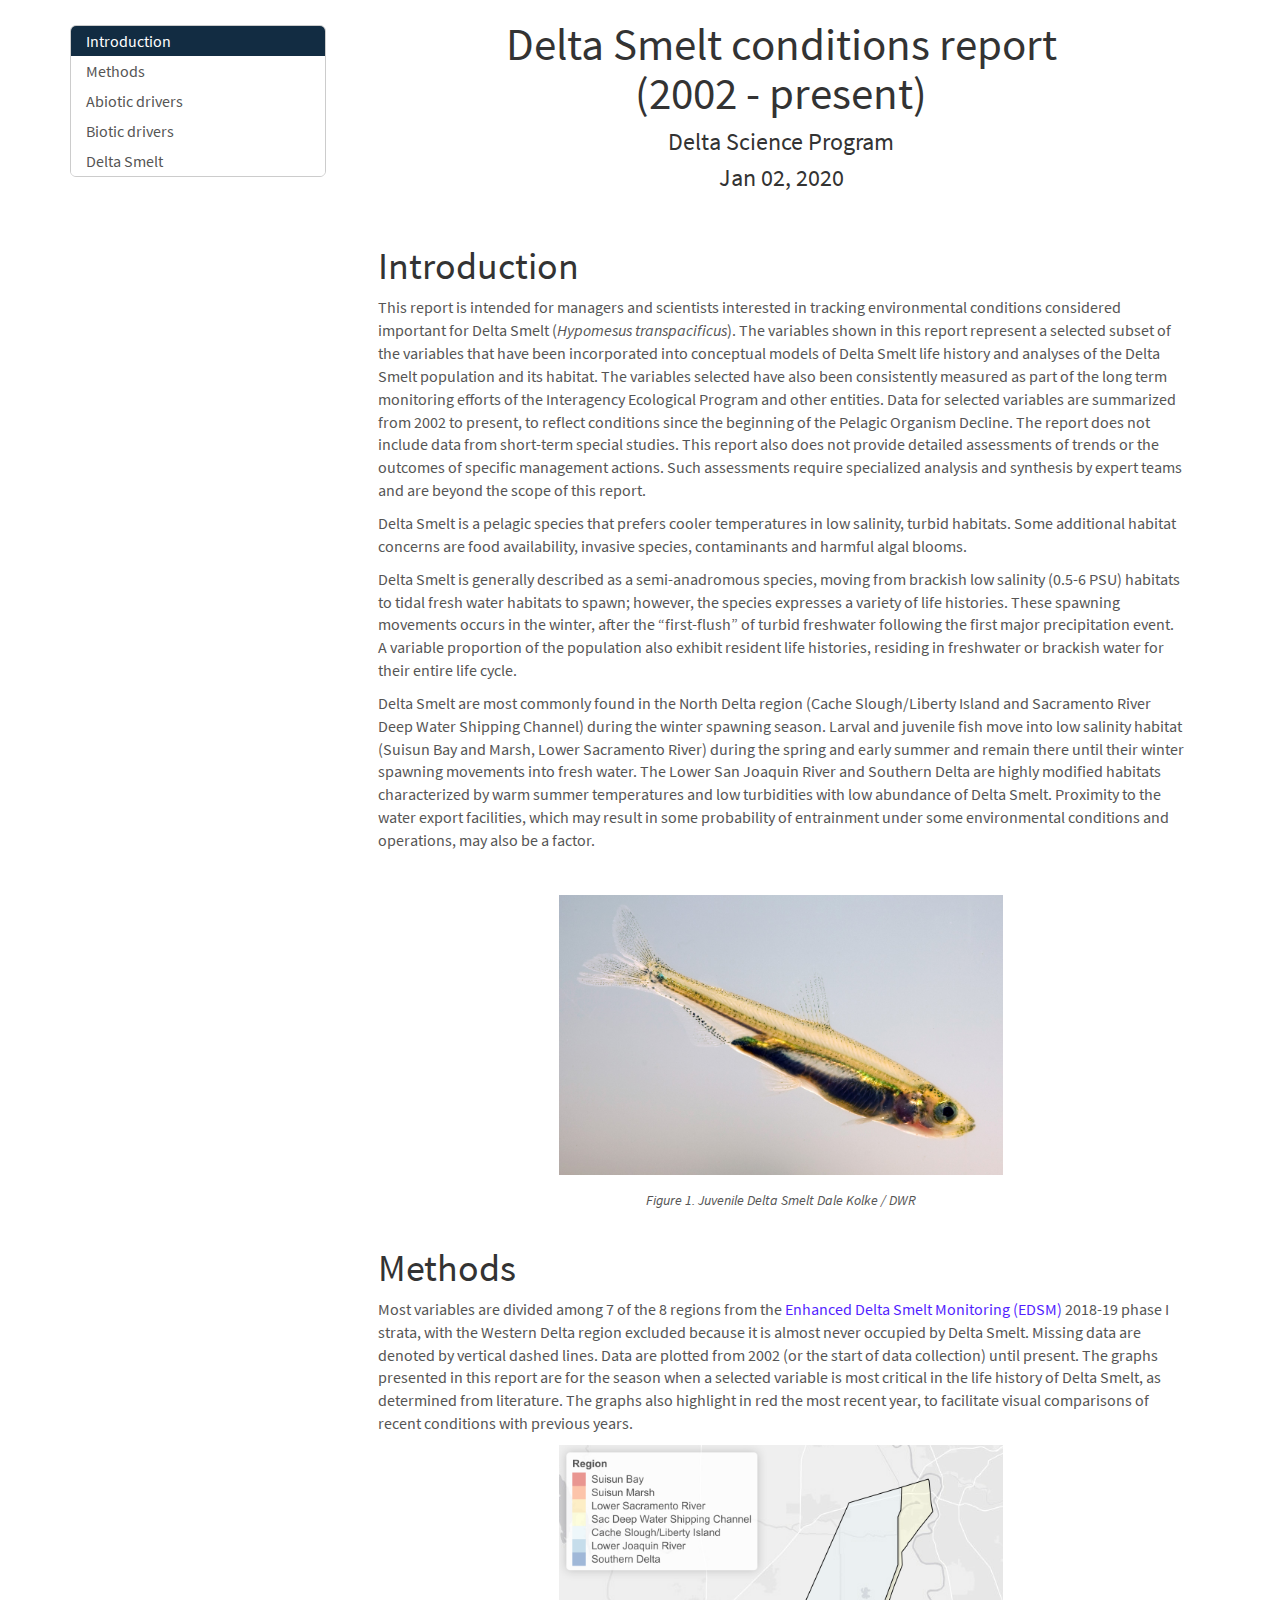
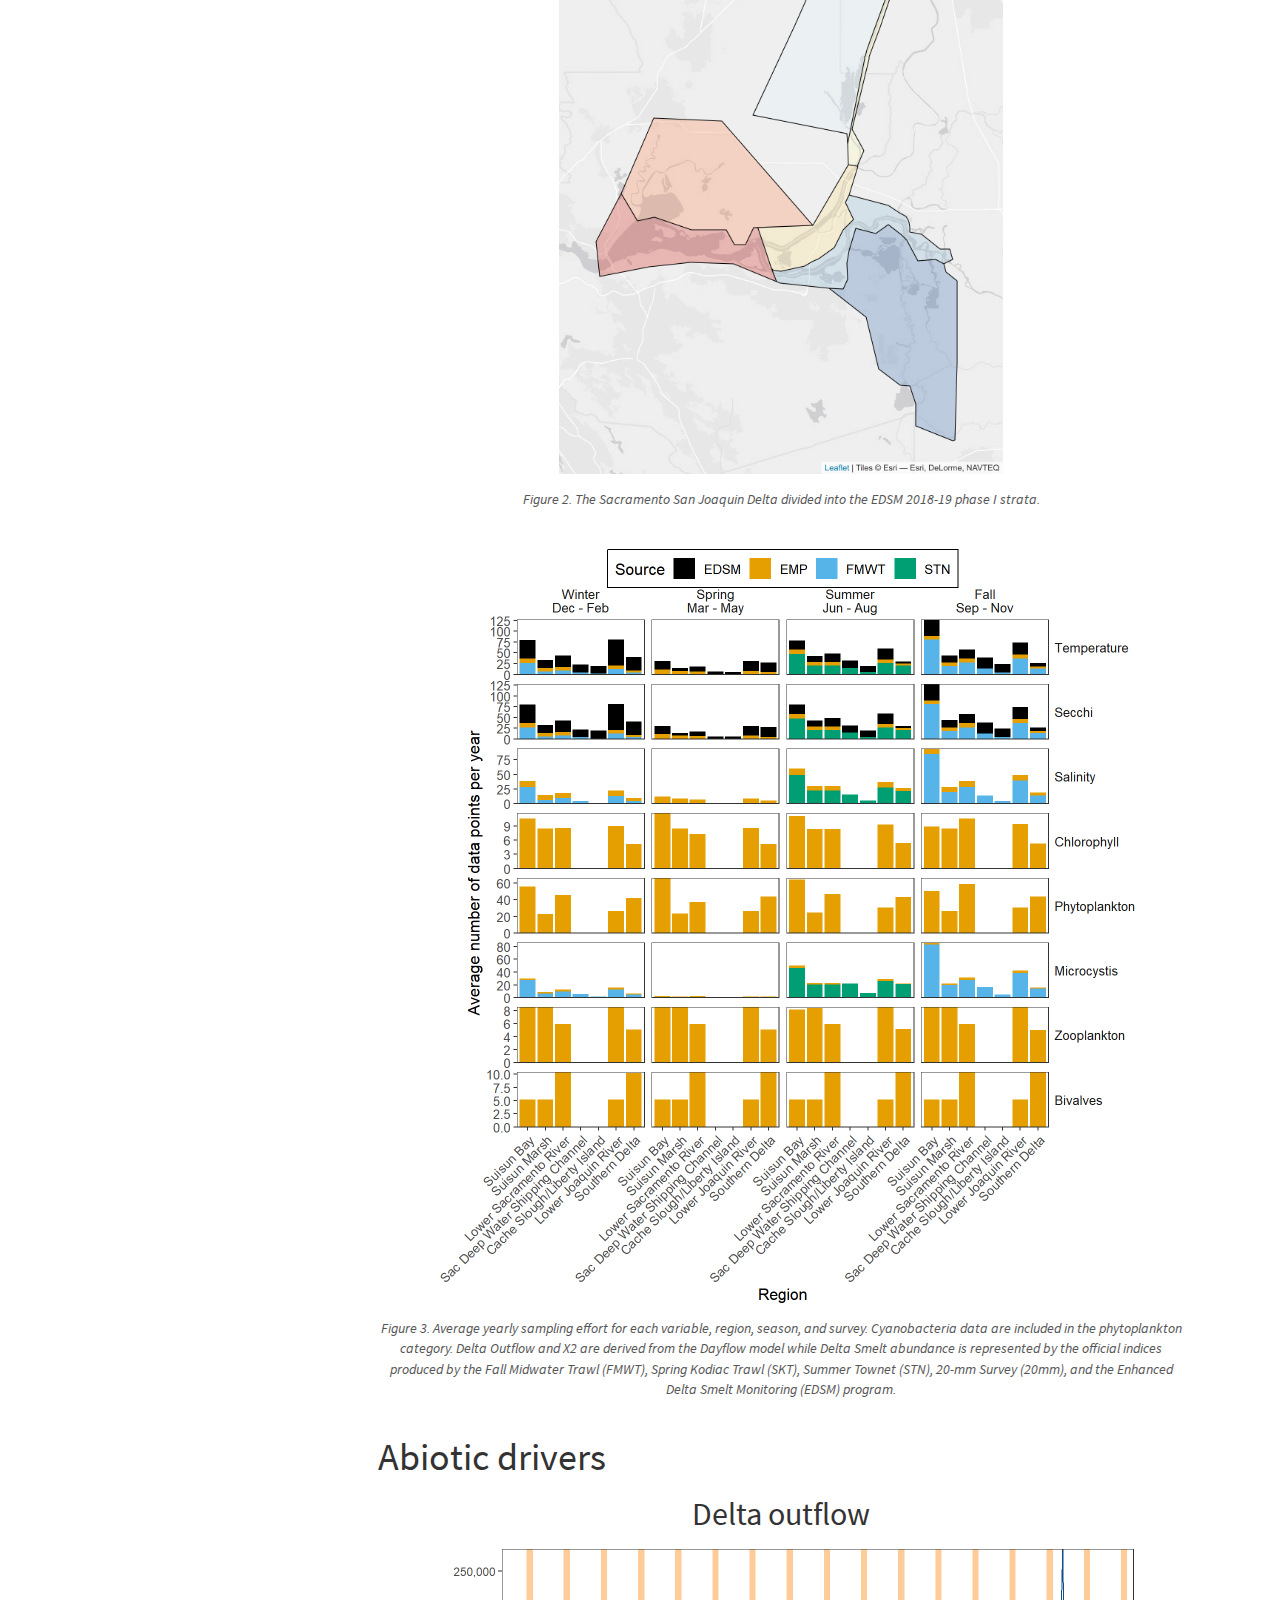
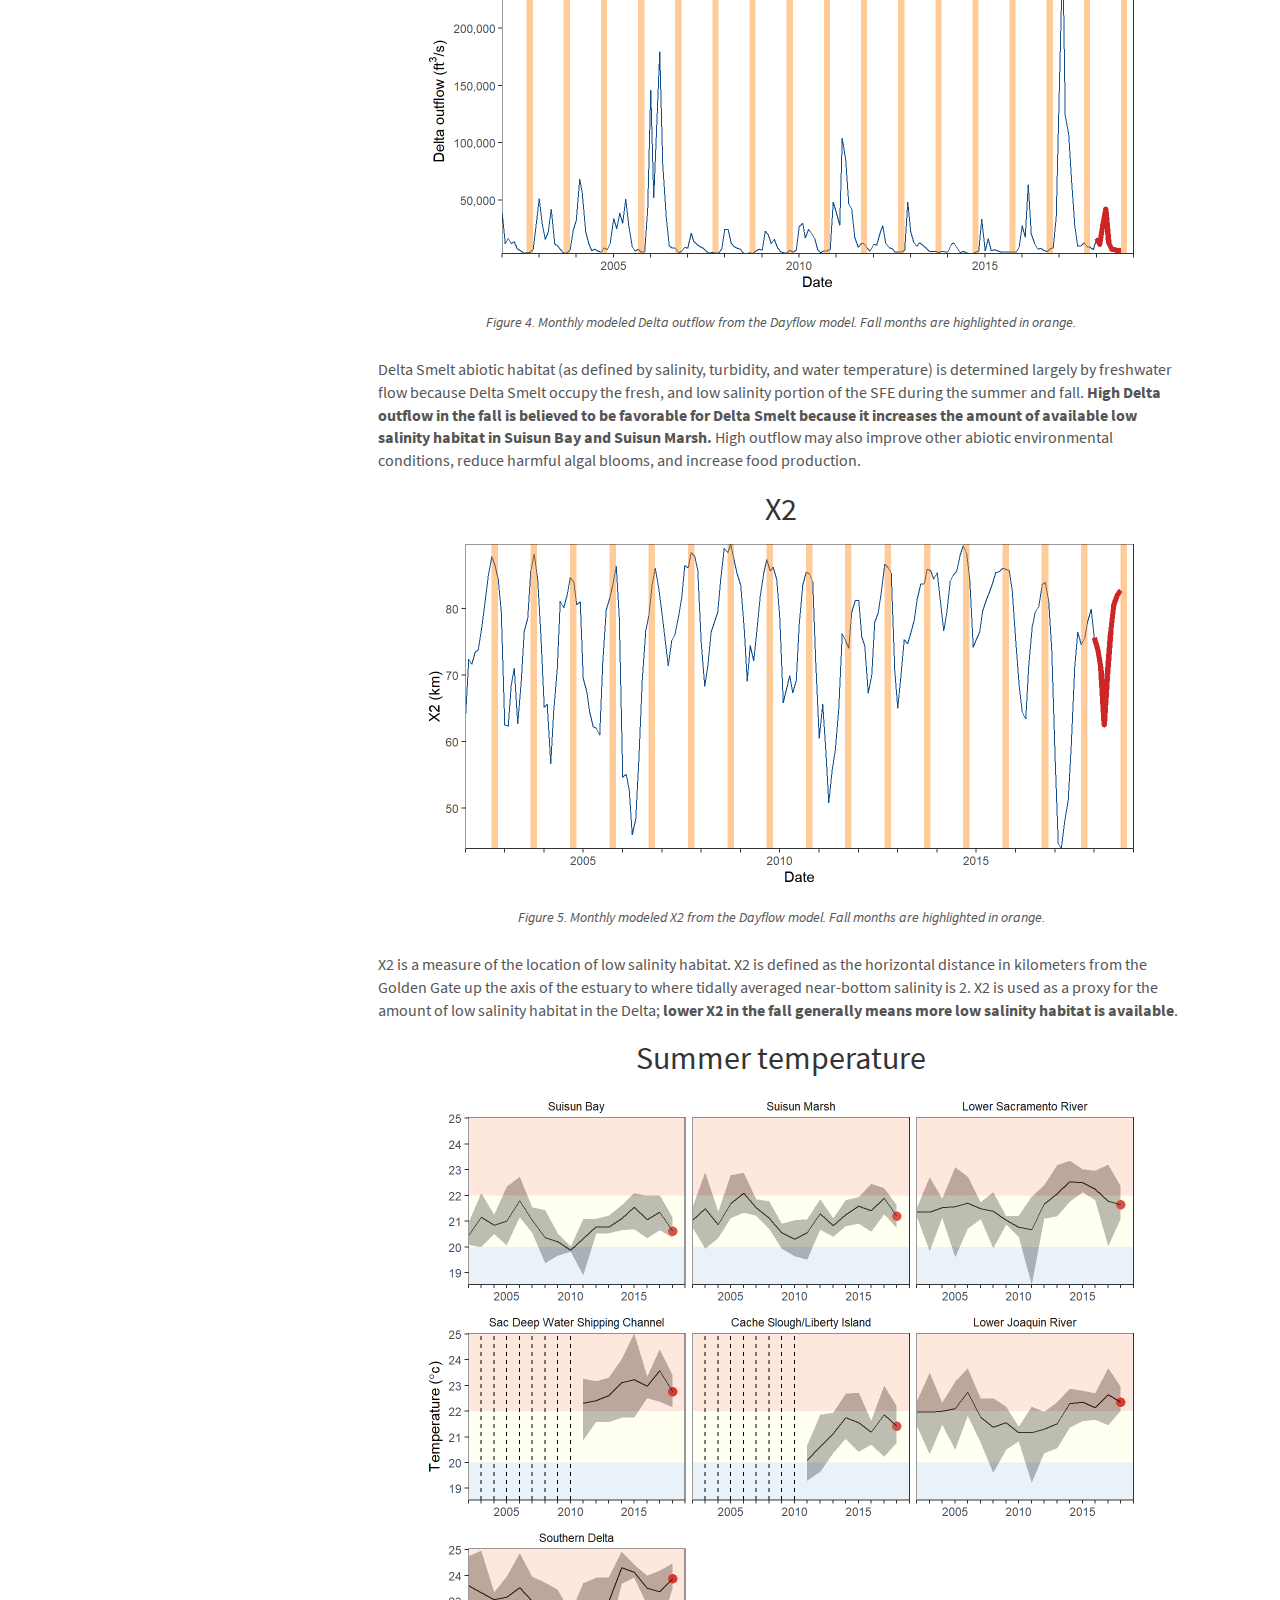
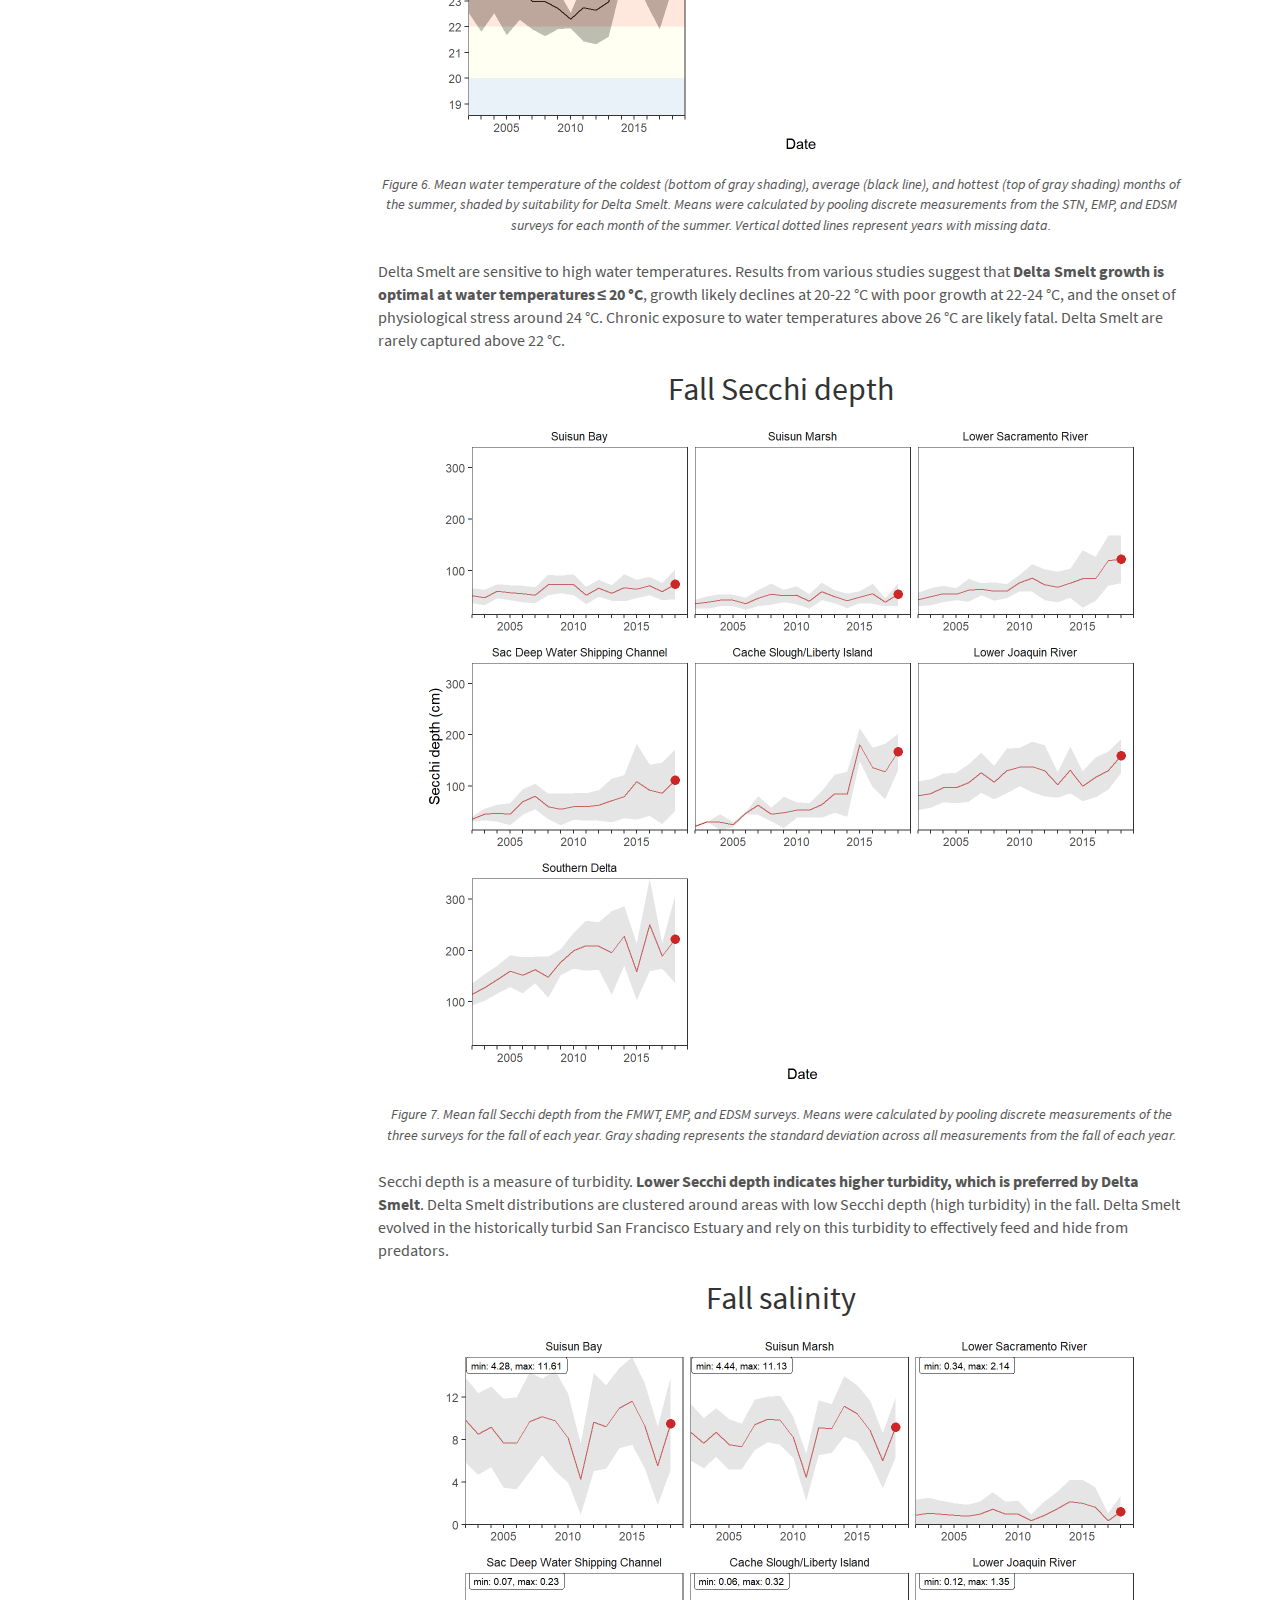
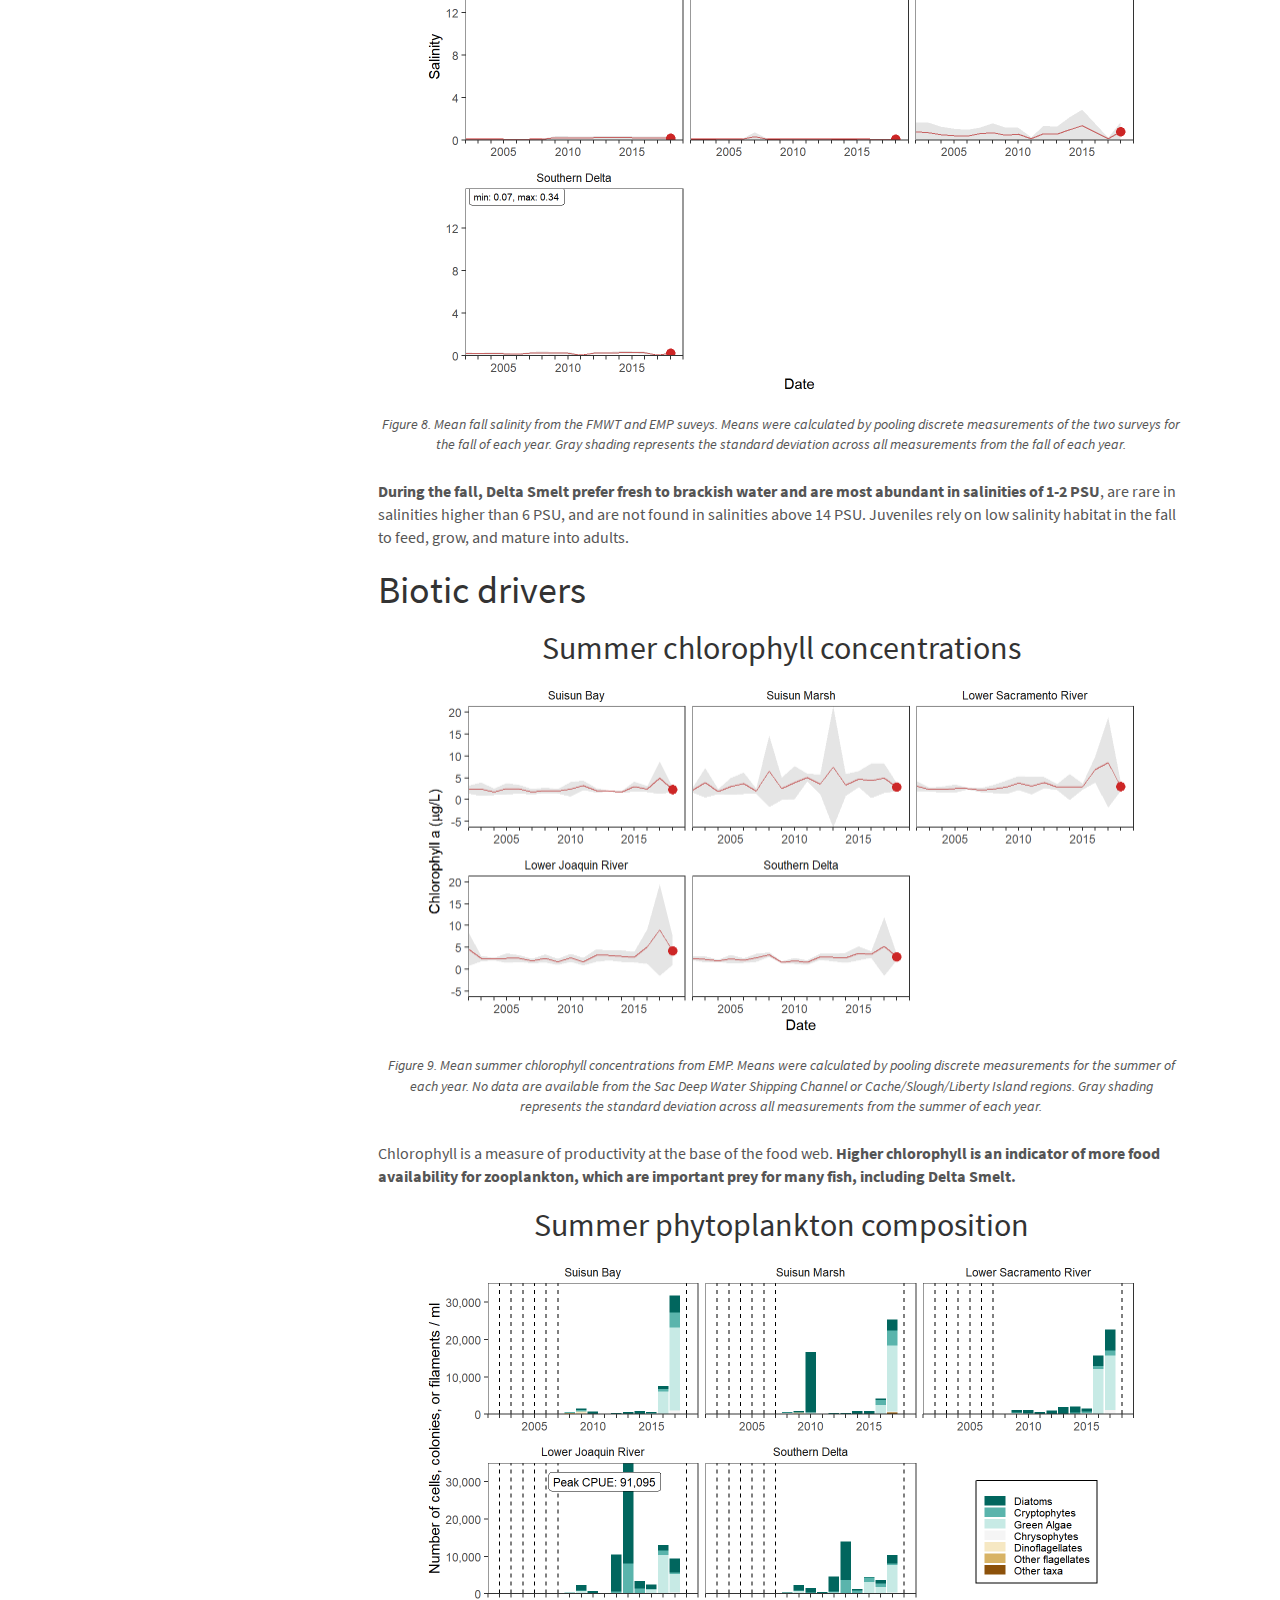
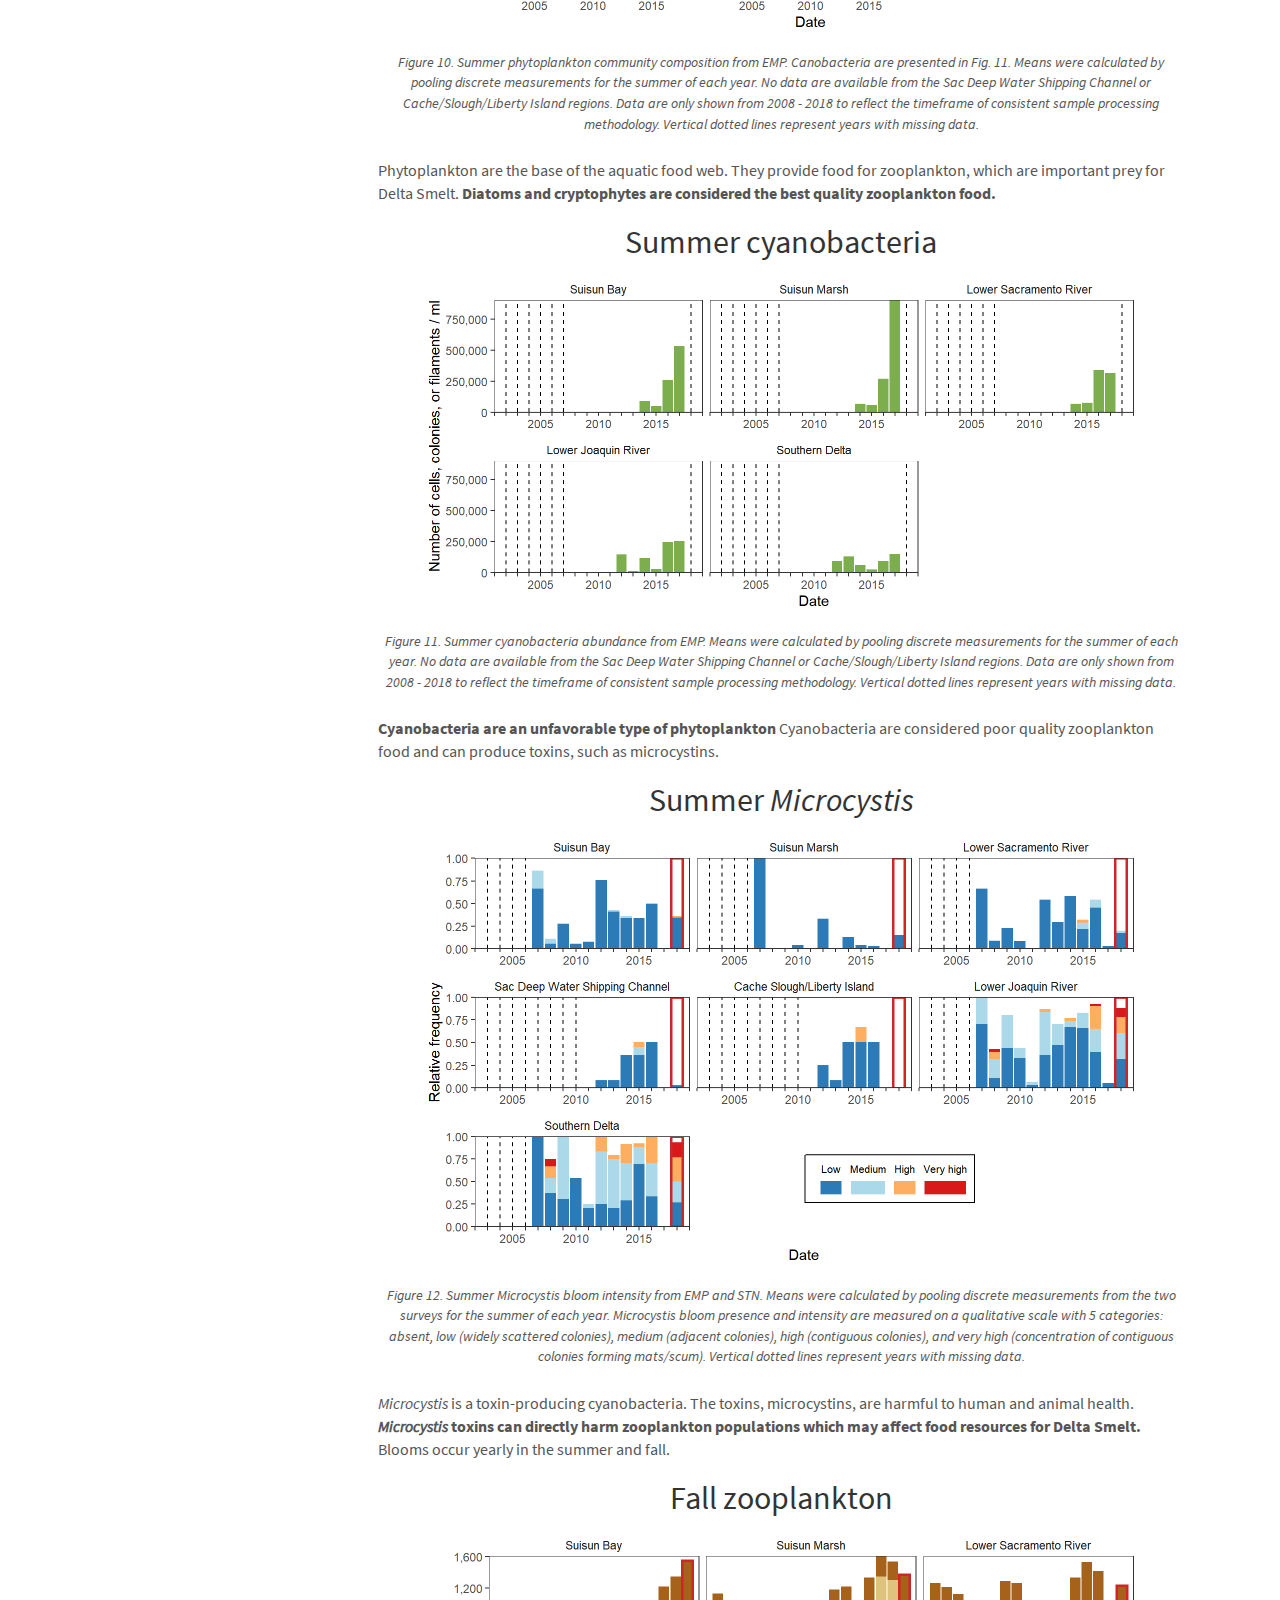
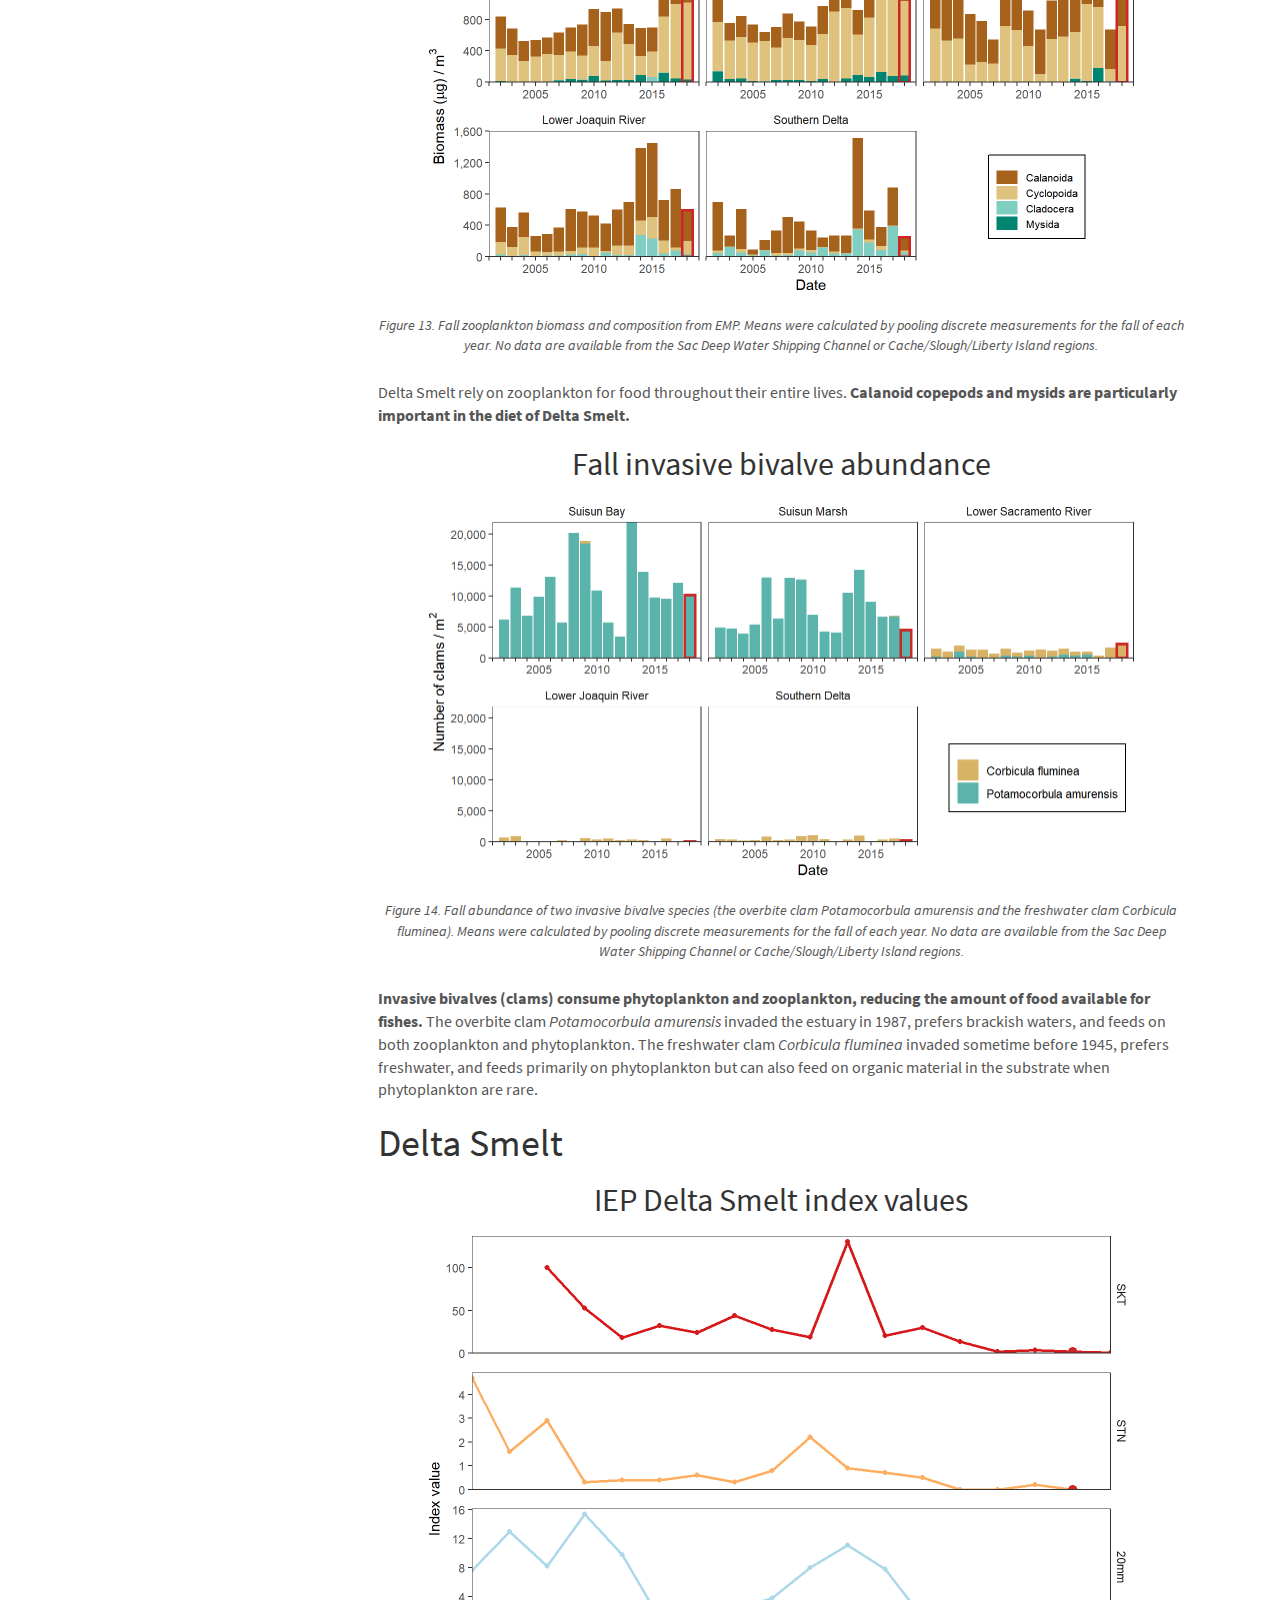
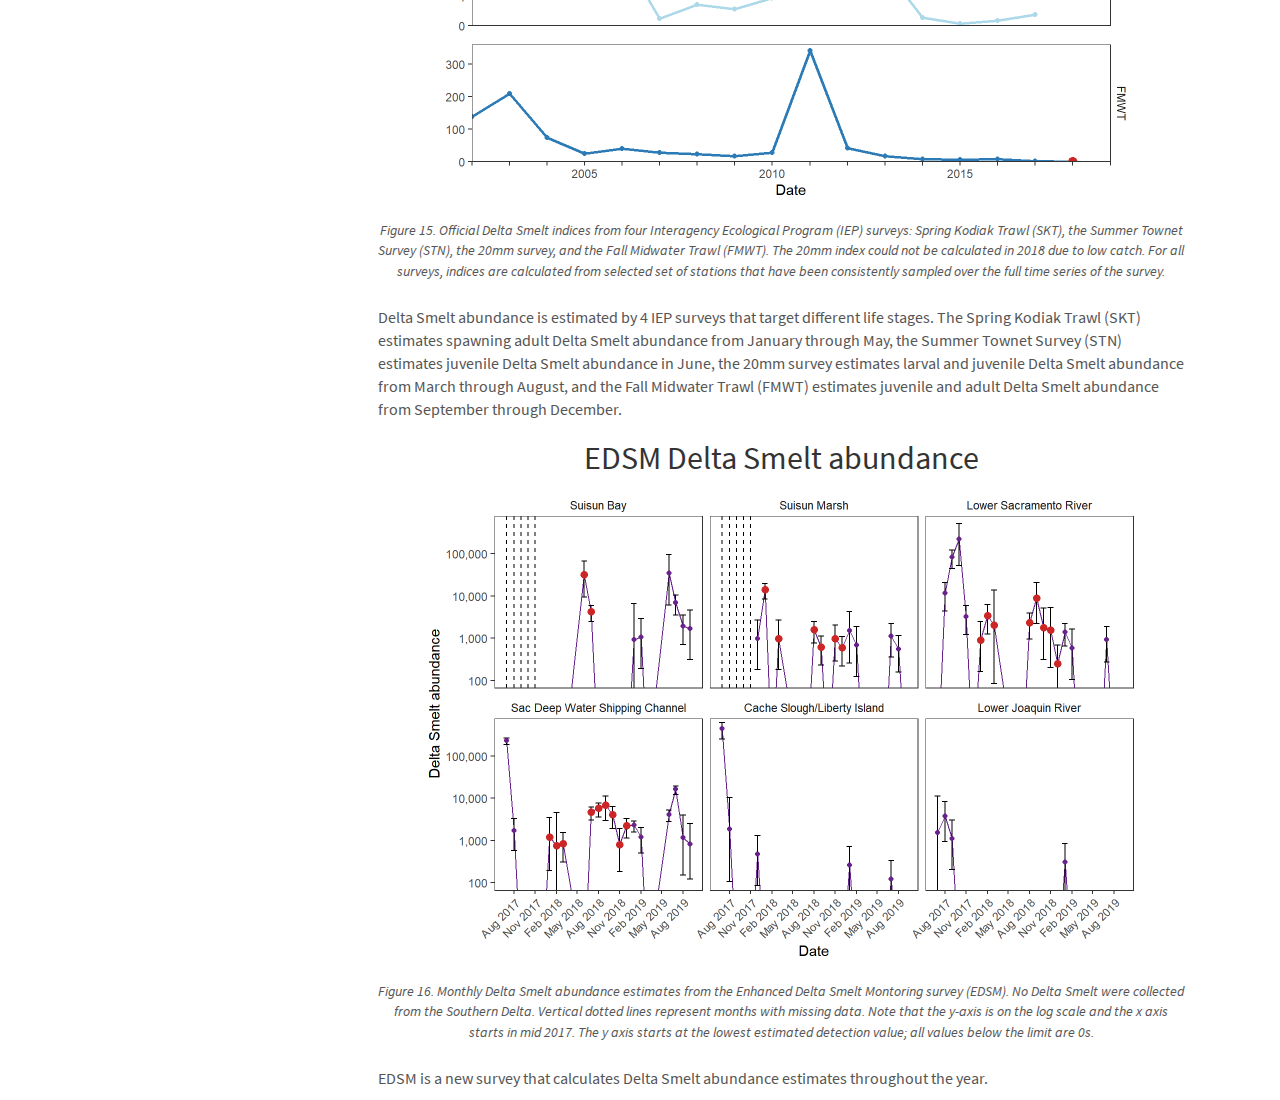
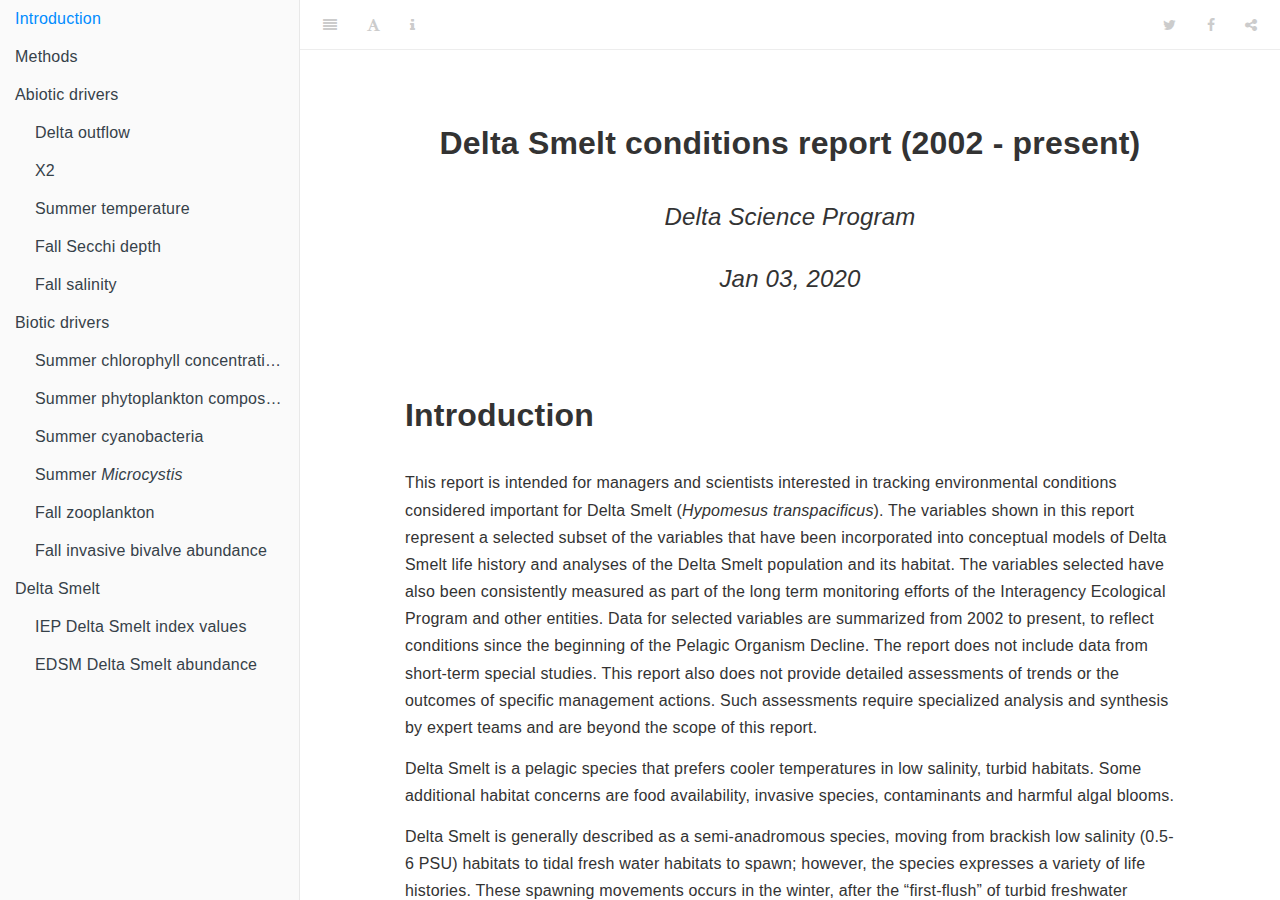
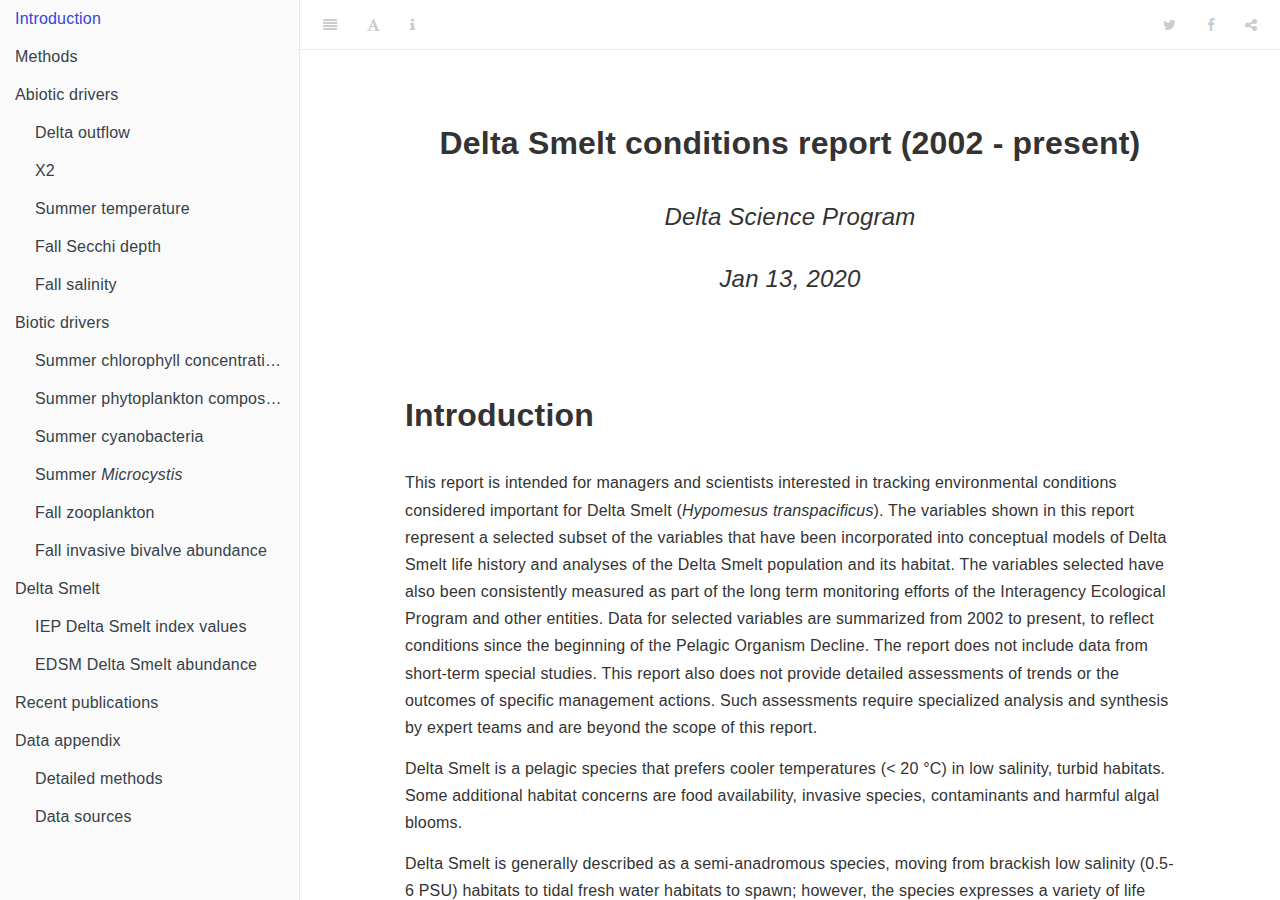
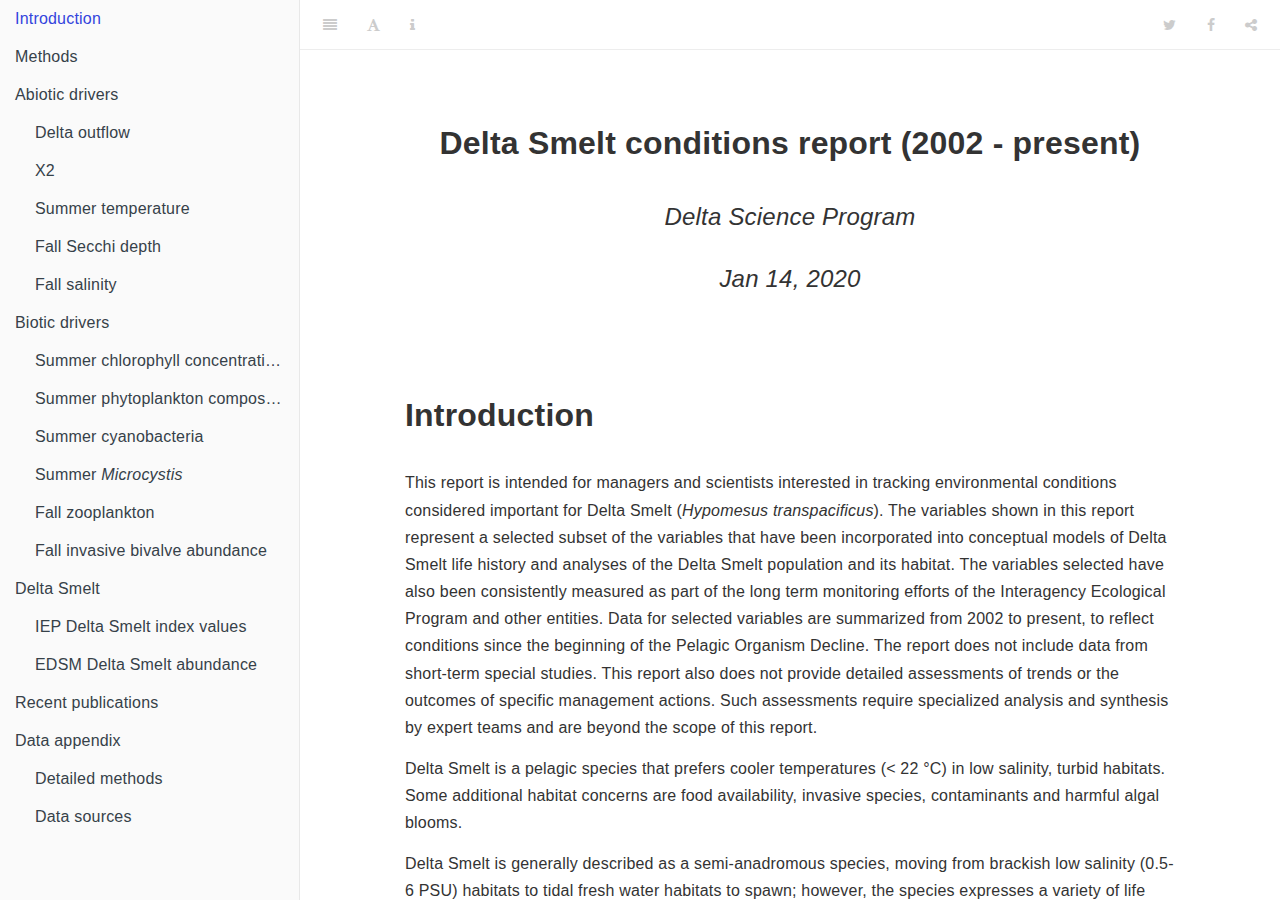
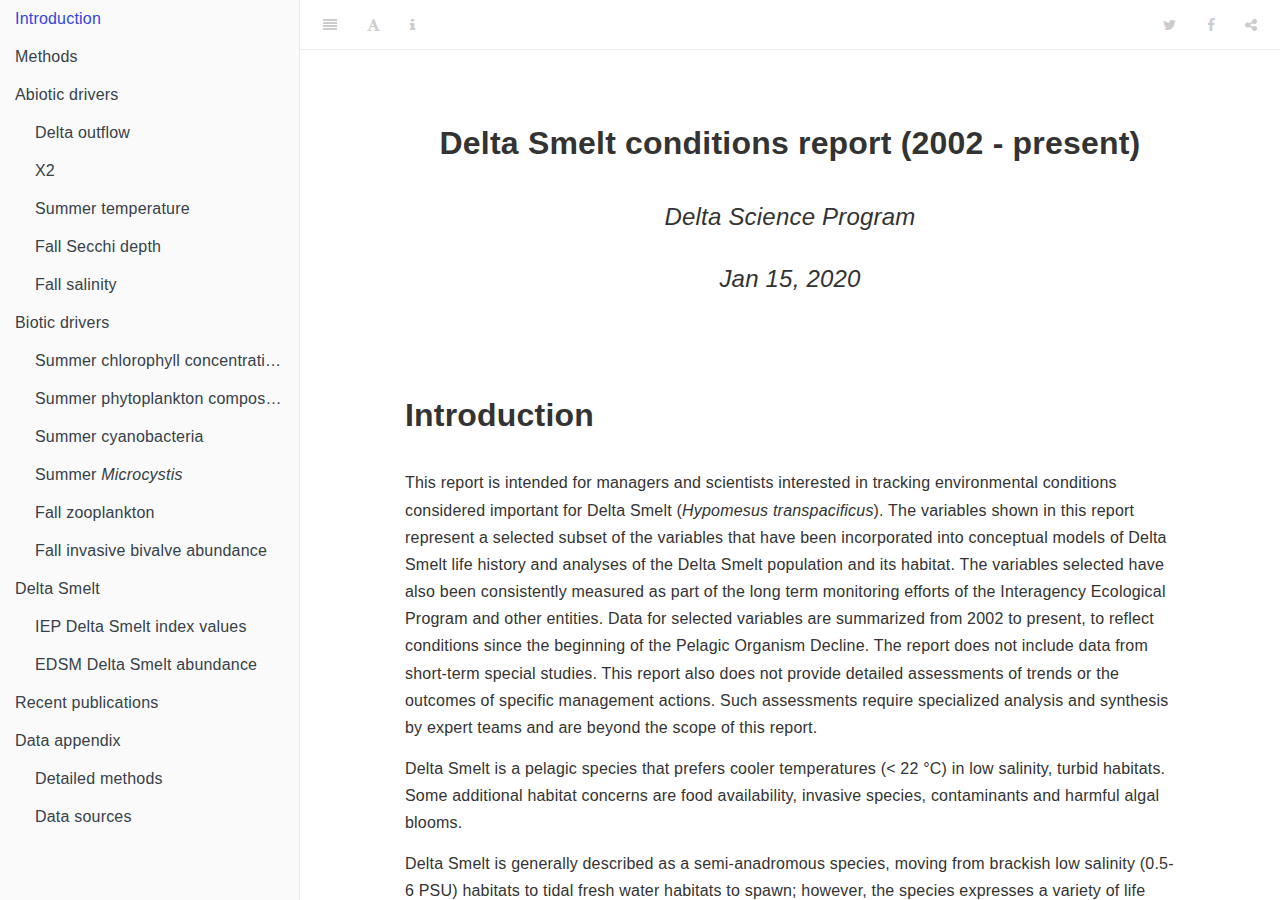
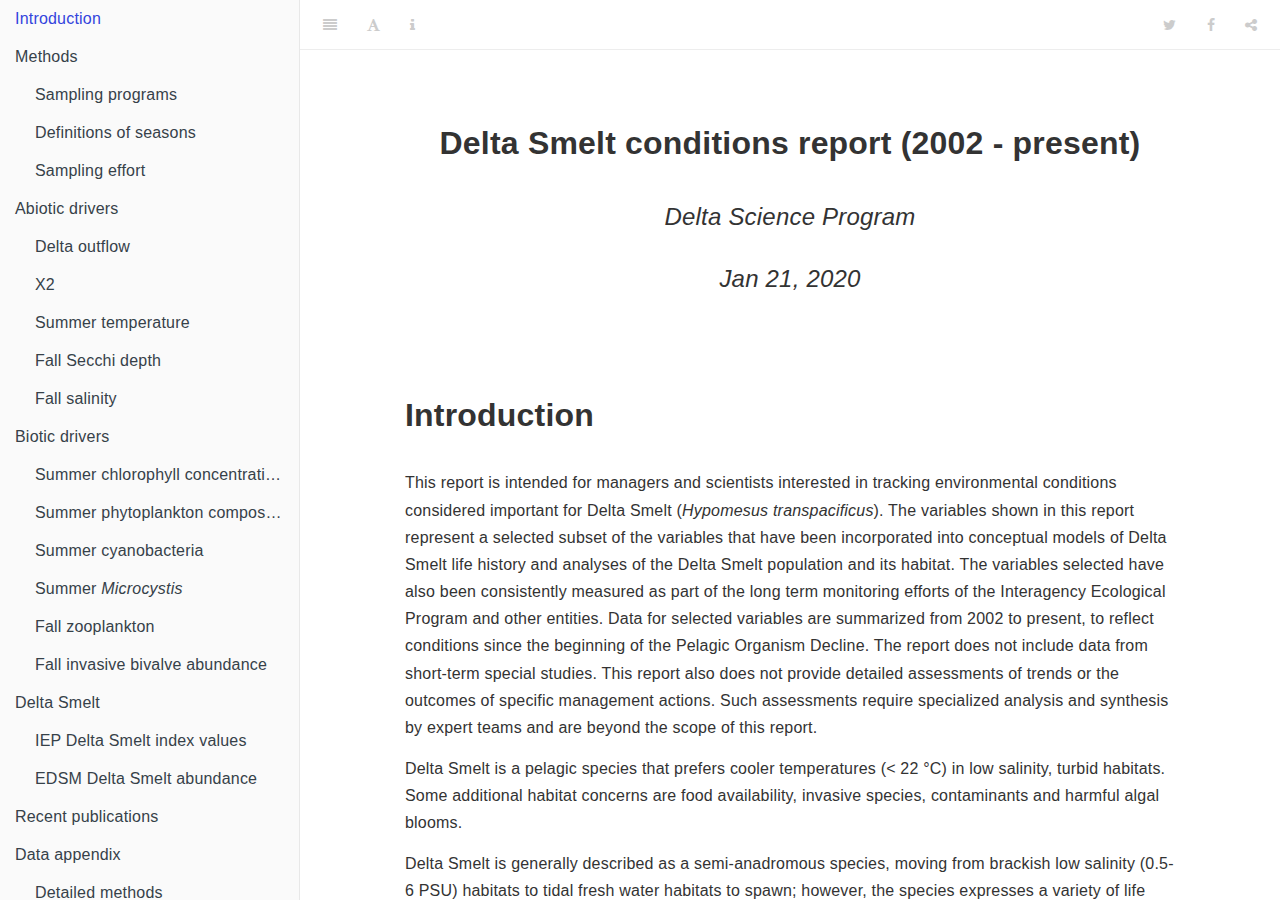
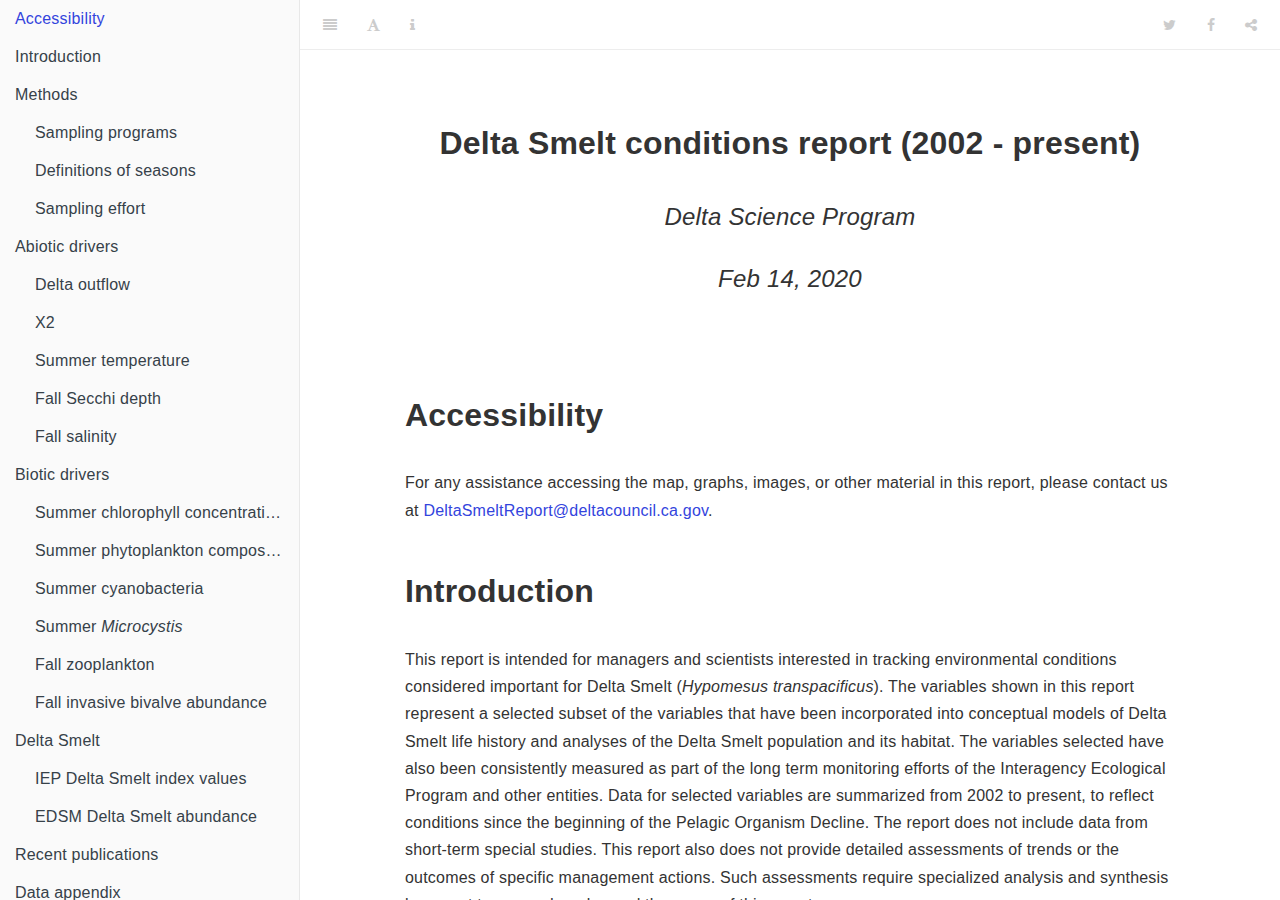
